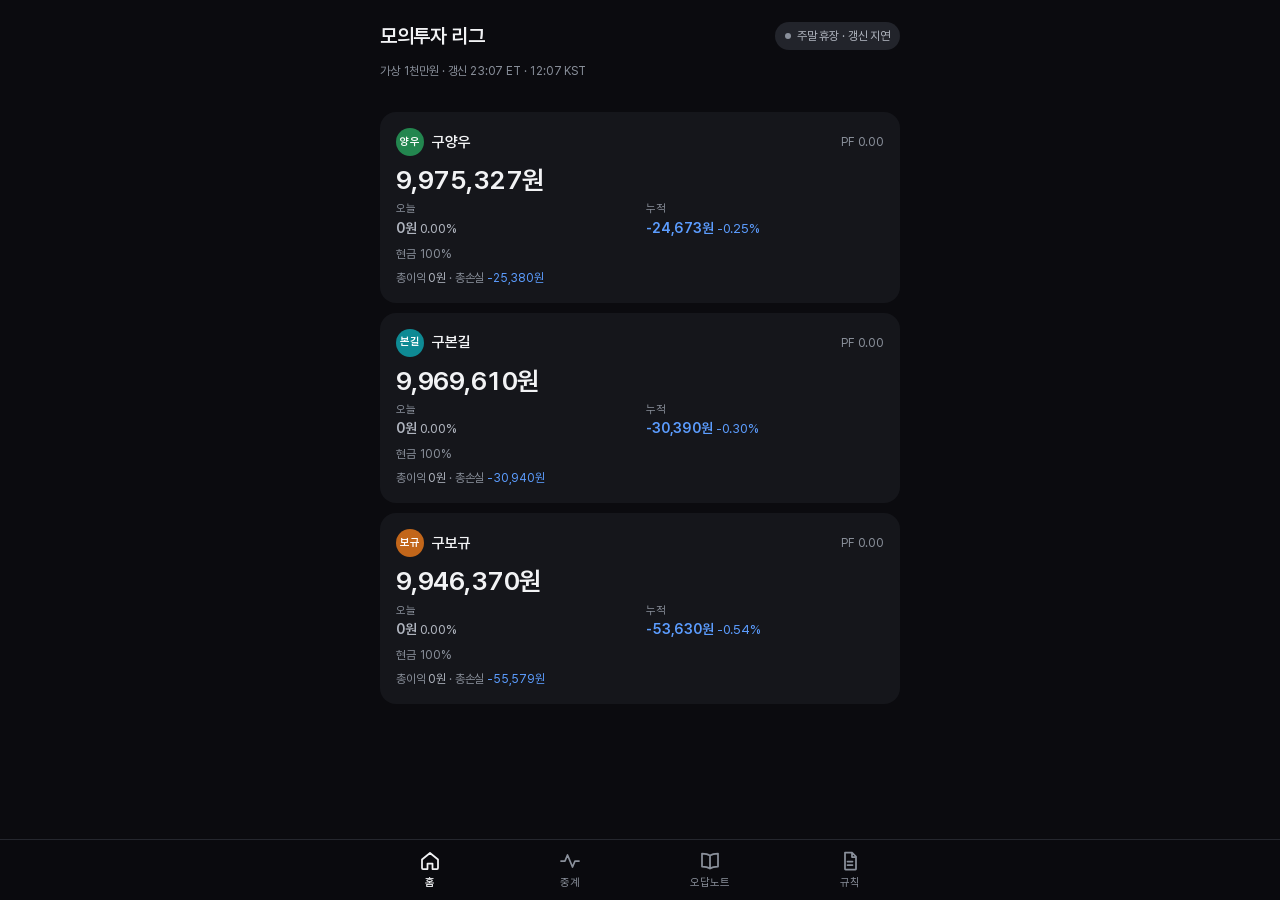
==== league_single.html @ d55572d1 "publish 2026-10-22T03:07Z" ====
<!doctype html>
<html lang="ko">
<head>
<meta charset="utf-8">
<meta name="viewport" content="width=device-width,initial-scale=1,viewport-fit=cover">
<meta name="theme-color" content="#0B0B0F">
<meta name="color-scheme" content="dark">
<meta name="robots" content="noindex">
<link rel="preload" href="fonts/Pretendard-Regular.subset.woff2" as="font" type="font/woff2" crossorigin>
<link rel="preload" href="fonts/Pretendard-SemiBold.subset.woff2" as="font" type="font/woff2" crossorigin>
<meta name="apple-mobile-web-app-capable" content="yes">
<meta name="mobile-web-app-capable" content="yes">
<meta name="apple-mobile-web-app-status-bar-style" content="black-translucent">
<meta name="apple-mobile-web-app-title" content="리그">
<meta name="application-name" content="모의투자 리그">
<title>모의투자 리그</title>
<style>/* 모의투자 리그 — 차분한 숫자 중심 UI. 두께 400/600만 사용 */
@font-face{font-family:"Pretendard";font-weight:400;font-style:normal;font-display:swap;src:url(fonts/Pretendard-Regular.subset.woff2) format("woff2")}
@font-face{font-family:"Pretendard";font-weight:600;font-style:normal;font-display:swap;src:url(fonts/Pretendard-SemiBold.subset.woff2) format("woff2")}
:root{
  --bg:#0B0B0F;--surface:#15161B;--surface2:#1D1F25;--line:#25272E;
  --t1:#F2F3F5;--t2:#B0B5BF;--t3:#8A909B;
  --up:#F45A67;--down:#5C9DFF;--accent:#3182F6;--accent-t:#6BA6FF;
  --warn:#E8A33D;--chip:#22242B;
  --r:16px;--r-s:12px;--pad:20px;
  --ease:cubic-bezier(.2,.7,.2,1);
  color-scheme:dark;
}

*{box-sizing:border-box;-webkit-tap-highlight-color:transparent}
html,body{margin:0;background:var(--bg);color:var(--t1)}
body{font-family:"Pretendard",-apple-system,BlinkMacSystemFont,"Apple SD Gothic Neo","Noto Sans KR","Malgun Gothic",system-ui,sans-serif;
  font-size:15px;line-height:1.5;font-weight:400;letter-spacing:-.01em;-webkit-font-smoothing:antialiased;word-break:keep-all;overflow-wrap:anywhere;
  padding-bottom:calc(64px + env(safe-area-inset-bottom))}
b,strong,h1,h2,h3{font-weight:600}
h1,h2,h3,p{margin:0}
a{color:inherit;text-decoration:none}
button{font:inherit;color:inherit;background:none;border:0;padding:0;cursor:pointer}
.num{font-variant-numeric:tabular-nums;font-feature-settings:"tnum"}
.up{color:var(--up)}.down{color:var(--down)}.flat{color:var(--t2)}
.t2{color:var(--t2)}.t3{color:var(--t3)}
:focus-visible{outline:2px solid var(--accent);outline-offset:2px;border-radius:8px}

#app{max-width:560px;margin:0 auto}
.view{padding:calc(12px + env(safe-area-inset-top)) var(--pad) 32px;animation:in .18s var(--ease)}
@keyframes in{from{opacity:0;transform:translateY(4px)}to{opacity:1;transform:none}}

/* 상단 */
.top{display:flex;align-items:center;justify-content:space-between;min-height:48px;gap:12px}
.top h1{font-size:20px;letter-spacing:-.02em}
.back{display:inline-flex;align-items:center;justify-content:center;width:44px;height:44px;margin-left:-12px;border-radius:12px}
.back svg{width:24px;height:24px;stroke:var(--t1);fill:none;stroke-width:1.75;stroke-linecap:round;stroke-linejoin:round}
.mkt{display:inline-flex;align-items:center;gap:6px;height:28px;padding:0 10px;border-radius:99px;background:var(--chip);font-size:12px;color:var(--t2);white-space:nowrap}
.mkt i{width:6px;height:6px;border-radius:50%;background:var(--t3)}
.mkt.on{color:var(--t1)}.mkt.on i{background:var(--up);animation:pulse 1.6s ease-in-out infinite}
.mkt.stale i{background:var(--warn)}
@keyframes pulse{50%{opacity:.35}}
.meta{font-size:12px;color:var(--t3);margin-top:2px}
.season{display:flex;align-items:center;gap:6px;margin-top:20px;height:36px;padding:0 12px;border-radius:10px;background:var(--surface);font-size:13px;color:var(--t2);width:max-content;max-width:100%}
.season .dot{color:var(--t3)}
.sec-first{margin-top:24px}

/* 규칙 한 줄 */
.rule{margin:20px 0 4px;padding:0 0 20px;border-bottom:1px solid var(--line)}
.rule .lb{font-size:12px;color:var(--t3);margin-bottom:4px}
.rule p{font-size:17px;font-weight:600;line-height:1.45;letter-spacing:-.02em}
.rule .r2{font-size:13px;color:var(--t2);margin-top:6px;font-weight:400}

/* 섹션 */
.sec{margin-top:32px}
.sec-h{display:flex;align-items:baseline;justify-content:space-between;margin-bottom:8px}
.sec-h h2{font-size:17px;letter-spacing:-.02em}
.sec-h .t3{font-size:13px}

/* 리스트 행 */
.row{display:flex;align-items:center;gap:12px;min-height:64px;padding:8px 0;border-radius:12px;transition:background .15s var(--ease)}
a.row:active,button.row:active{background:var(--surface)}
.row .main{flex:1;min-width:0}
.row .nm{font-size:16px;font-weight:600;white-space:nowrap;overflow:hidden;text-overflow:ellipsis}
.row .sub{font-size:13px;color:var(--t3);white-space:nowrap;overflow:hidden;text-overflow:ellipsis}
.row .rt{text-align:right;flex:none}
.row .big{font-size:17px;font-weight:600}
.row .sm{font-size:13px}
.rank{width:20px;flex:none;text-align:center;font-size:15px;font-weight:600;color:var(--t2)}
.mono{flex:none;width:40px;height:40px;border-radius:50%;display:flex;align-items:center;justify-content:center;font-size:14px;font-weight:600;color:#fff;letter-spacing:-.03em}
.mono.s{width:28px;height:28px;font-size:11px;letter-spacing:-.04em}
.mono.l{width:48px;height:48px;font-size:19px}
.tick{flex:none;width:40px;height:40px;border-radius:50%;background:var(--surface2);display:flex;align-items:center;justify-content:center;font-size:11px;font-weight:600;color:var(--t2);letter-spacing:0}
.pfl{font-size:11px;color:var(--t3);margin-right:4px;font-weight:400}

/* 카드 */
.card{background:var(--surface);border-radius:var(--r);padding:16px}
.card+.card{margin-top:8px}
.empty{color:var(--t3);font-size:14px;padding:24px 0;text-align:center}
.note-warn{display:flex;gap:10px;align-items:flex-start;background:var(--surface);border-radius:var(--r-s);padding:12px 14px;font-size:13px;color:var(--t2);margin-top:16px}
.note-warn i{flex:none;width:6px;height:6px;margin-top:7px;border-radius:50%;background:var(--warn)}

/* 칩 */
.chip{display:inline-flex;align-items:center;height:24px;padding:0 8px;border-radius:6px;background:var(--chip);font-size:12px;color:var(--t2);white-space:nowrap}
.chip.ok{background:var(--t1);color:var(--bg);font-weight:600}.chip.no{color:var(--t2);box-shadow:inset 0 0 0 1px var(--line)}.chip.wait{color:var(--t1)}.chip.warn{color:var(--warn)}
.chips{display:flex;gap:6px;flex-wrap:wrap;align-items:center}
.filters{display:flex;gap:4px;overflow-x:auto;margin:8px -4px 8px;padding:0 4px;scrollbar-width:none}
.filters::-webkit-scrollbar{display:none}
.filters a{flex:none;display:inline-flex;align-items:center;gap:6px;min-height:44px;padding:0 4px}
.filters a span{display:inline-flex;align-items:center;gap:6px;height:34px;padding:0 14px;border-radius:99px;background:var(--chip);color:var(--t2);font-size:14px;transition:background .15s,color .15s}
.filters a.on span{background:var(--t1);color:var(--bg);font-weight:600}

/* 플레이어 헤더 */
.ph{margin-top:8px}
.ph .who{display:flex;align-items:center;gap:10px;font-size:15px;color:var(--t2)}
.ph .eq{font-size:32px;font-weight:600;letter-spacing:-.03em;margin-top:12px;line-height:1.2}
.ph .pl{font-size:15px;margin-top:2px}
.ph .vs{font-size:13px;color:var(--t3);margin-top:2px}

/* 차트 */
.chart{position:relative;margin:16px calc(-1 * var(--pad)) 0;touch-action:pan-y;user-select:none;-webkit-user-select:none}
.chart svg{display:block;width:100%;height:200px;overflow:visible}
.chart .tip{position:absolute;top:-4px;transform:translateX(-50%);background:var(--surface2);border-radius:8px;padding:4px 8px;font-size:12px;white-space:nowrap;pointer-events:none;opacity:0;transition:opacity .12s}
.chart.scrub .tip{opacity:1}
.legend{display:flex;gap:16px;font-size:12px;color:var(--t3);margin-top:8px}
.legend i{display:inline-block;width:12px;height:2px;border-radius:2px;vertical-align:middle;margin-right:6px}

/* 지표 그리드 */
.stats{display:grid;grid-template-columns:repeat(3,1fr);row-gap:16px;column-gap:12px;background:var(--surface);border-radius:var(--r);padding:16px;margin-top:24px}
.stats>div{min-width:0}
.stats .lb{font-size:12px;color:var(--t3);white-space:nowrap;overflow:hidden;text-overflow:ellipsis}
.stats .v{font-size:17px;font-weight:600;margin-top:2px;white-space:nowrap}

/* 가설 카드 */
.hyp{background:var(--surface);border-radius:var(--r);padding:16px}
.hyp+.hyp{margin-top:8px}
.hyp .hd{display:flex;justify-content:space-between;align-items:center;gap:8px}
.hyp .sym{font-size:13px;color:var(--t2);font-weight:600}
.hyp h3{font-size:16px;line-height:1.45;margin:8px 0 12px;letter-spacing:-.02em}
.hyp .ln{display:flex;gap:10px;font-size:14px;line-height:1.5;padding:2px 0}
.hyp .ln b{flex:none;width:44px;font-size:13px;color:var(--t3);font-weight:400;padding-top:1px}
.hyp details{margin-top:8px;border-top:1px solid var(--line)}
.hyp summary{list-style:none;display:flex;align-items:center;justify-content:space-between;min-height:44px;font-size:13px;color:var(--t2);cursor:pointer}
.hyp summary::-webkit-details-marker{display:none}
.hyp summary::after{content:"";width:8px;height:8px;border-right:1.5px solid var(--t3);border-bottom:1.5px solid var(--t3);transform:rotate(45deg) translateY(-3px);transition:transform .18s var(--ease)}
.hyp details[open] summary::after{transform:rotate(-135deg) translateY(-2px)}
.hyp details .body{font-size:14px;color:var(--t2);padding-bottom:8px}
.hyp .ft{display:flex;justify-content:space-between;align-items:center;margin-top:12px;font-size:13px;color:var(--t3)}
.hyp .res{margin-top:12px;padding-top:12px;border-top:1px solid var(--line);font-size:14px}
.hyp .res .lb{font-size:12px;color:var(--t3)}
.amend{font-size:13px;color:var(--t2);padding:6px 0;border-top:1px dashed var(--line)}
.amend:first-child{border-top:0}
.amend .old{text-decoration:line-through;color:var(--t3)}

/* 세그먼트 */
.seg{display:flex;background:var(--chip);border-radius:10px;padding:3px;margin:8px 0 12px}
.seg a{flex:1;text-align:center;min-height:38px;display:flex;align-items:center;justify-content:center;border-radius:8px;font-size:14px;color:var(--t2);transition:background .15s,color .15s}
.seg a.on{background:var(--surface2);color:var(--t1);font-weight:600}

/* 타임라인 */
.day{font-size:13px;color:var(--t3);margin:24px 0 4px;font-weight:600}
.day:first-child{margin-top:8px}
.ev{display:flex;gap:12px;padding:12px 0;border-bottom:1px solid var(--line)}
.ev:last-child{border-bottom:0}
.ev .tm{flex:none;width:40px;font-size:13px;color:var(--t3);padding-top:2px}
.ev .bd{flex:1;min-width:0}
.ev .l1{display:flex;align-items:center;gap:8px;font-size:15px}
.ev .l1 .amt{margin-left:auto;font-weight:600;white-space:nowrap}
.ev .l2{font-size:13px;color:var(--t3);margin-top:2px}
.ev .hq{font-size:13px;color:var(--t2);margin-top:4px;overflow:hidden;text-overflow:ellipsis;display:-webkit-box;-webkit-line-clamp:2;-webkit-box-orient:vertical}
.ev.vd .bd{border-left:2px solid var(--line);padding-left:12px}
.ev.vd.ok .bd{border-left-color:var(--t2)}.ev.vd.no .bd{border-left-color:var(--line)}
.ev .lesson{font-size:14px;margin-top:6px}

/* 오답노트 */
.lsn{padding:16px 0;border-bottom:1px solid var(--line)}
.lsn:last-child{border-bottom:0}
.lsn .hd{display:flex;align-items:center;gap:8px;font-size:13px;color:var(--t3)}
.lsn p{font-size:16px;line-height:1.55;margin-top:8px;letter-spacing:-.015em}
.lsn .sc{font-size:13px;color:var(--t3);margin-top:6px}

/* 규칙 화면 */
.rl{font-size:15px;line-height:1.6;color:var(--t2);padding-left:18px;margin:0}
.rl li{margin:6px 0}
.big-rule{font-size:20px;font-weight:600;line-height:1.45;letter-spacing:-.02em}
.erow{display:flex;align-items:center;justify-content:space-between;min-height:52px;border-bottom:1px solid var(--line);font-size:15px}
.erow:last-child{border-bottom:0}
.erow .sub{font-size:12px;color:var(--t3)}
.disc{font-size:12px;color:var(--t3);line-height:1.6;margin-top:32px}

/* 탭바 */
.tabbar{position:fixed;left:0;right:0;bottom:0;z-index:10;display:flex;justify-content:center;background:color-mix(in srgb,var(--bg) 92%,transparent);
  -webkit-backdrop-filter:saturate(180%) blur(16px);backdrop-filter:saturate(180%) blur(16px);border-top:1px solid var(--line);padding-bottom:env(safe-area-inset-bottom)}
.tabbar a{flex:1;max-width:140px;display:flex;flex-direction:column;align-items:center;justify-content:center;gap:2px;height:60px;font-size:11px;color:var(--t3);transition:color .15s}
.tabbar svg{width:24px;height:24px;fill:none;stroke:currentColor;stroke-width:1.75;stroke-linecap:round;stroke-linejoin:round}
.tabbar a.on{color:var(--t1)}
.tabbar a.on span{font-weight:600}

/* 스켈레톤 */
.sk{background:var(--surface);border-radius:10px;margin-bottom:12px;position:relative;overflow:hidden}
.sk::after{content:"";position:absolute;inset:0;background:linear-gradient(90deg,transparent,rgba(255,255,255,.04),transparent);animation:sh 1.2s infinite}
@keyframes sh{from{transform:translateX(-100%)}to{transform:translateX(100%)}}
.sk-t{height:28px;width:45%;margin-top:12px}.sk-s{height:16px;width:70%}.sk-b{height:64px;margin:24px 0}.sk-r{height:56px}

@media (prefers-reduced-motion:reduce){*,*::before,*::after{animation:none!important;transition:none!important}}

.ev .who{color:var(--t2)}
.ev .lesson .lb{font-size:12px;color:var(--t3);margin-right:6px}
.lsn .kvs{margin-top:10px;display:grid;gap:4px}
.lsn .kv{display:grid;grid-template-columns:64px 1fr;gap:8px;font-size:13px}
.lsn .scs{margin-top:10px;display:grid;gap:4px;padding-top:10px;border-top:1px solid var(--line)}
.lsn .scr{display:flex;gap:10px;font-size:13px;align-items:baseline;flex-wrap:wrap}
.lsn .scr>span:first-child{width:44px}
.lsn .note-warn{margin-top:10px}
.lsn.retired p{color:var(--t3);text-decoration:line-through;text-decoration-color:var(--t3)}
.chip.cause-luck{color:var(--t3);box-shadow:inset 0 0 0 1px var(--line);background:transparent}
.lsn .hd>span{white-space:nowrap}
.lsn .tags{margin-top:8px}
.meta.sub{margin-top:10px;font-size:12px;color:var(--t3);line-height:1.6}
.conc .kv2{display:grid;grid-template-columns:92px 1fr;gap:8px;font-size:13px;padding:6px 0;align-items:baseline}
.conc .cvs{display:flex;flex-wrap:wrap;gap:6px}
.conc .cv{display:inline-flex;height:24px;align-items:center;padding:0 8px;border-radius:6px;background:var(--chip);color:var(--t2);font-variant-numeric:tabular-nums}
.conc .cv.hi{color:var(--warn);box-shadow:inset 0 0 0 1px var(--warn);background:transparent;font-weight:600}
.conc .sm{font-size:12px;line-height:1.6}

.appnew{display:block;margin:12px 0 4px;padding:12px 14px;border-radius:14px;background:#1f2a44;color:#fff;text-decoration:none}
.appnew b{display:block;font-size:15px}
.appnew span{display:block;font-size:12.5px;color:#b9c3d6;margin-top:2px}

details.ro{margin-top:14px}
details.ro>summary{cursor:pointer;padding:12px 0;font-weight:600;list-style:none}
details.ro>summary .t3{font-weight:400;font-size:12px;margin-left:6px}

/* 홈 선수 카드 (자산 변동) */
.pc{display:block;padding:16px;margin-top:10px;border-radius:16px;background:var(--surface);font-variant-numeric:tabular-nums}
.pc:active{background:var(--surface2)}
.pc-h{display:flex;align-items:center;gap:8px}
.pc-n{font-size:15px;font-weight:600;white-space:nowrap}
.pc-pf{margin-left:auto;font-size:12px;color:var(--t3);white-space:nowrap}
.pc-eq{font-size:26px;font-weight:700;letter-spacing:-.02em;margin-top:8px;line-height:1.2;white-space:nowrap}
.pc-eq.sm{font-size:22px}
.pc-cs{display:grid;grid-template-columns:1fr 1fr;gap:4px 12px;margin-top:6px}
.pc-c{display:flex;flex-direction:column;min-width:0}
.pc-l{font-size:11px;color:var(--t3)}
.pc-c .num{font-size:14px;font-weight:600;white-space:normal;word-break:keep-all}
.pc-p{font-weight:500;font-size:13px}
.pc-f{font-size:12px;color:var(--t3);margin-top:6px;white-space:normal;word-break:keep-all}

/* 홈 오늘의 거래 (거래내역 형식) */
.tx{display:flex;align-items:center;gap:12px;padding:12px 0;border-bottom:1px solid var(--line)}
.tx:last-child{border-bottom:0}
.tx .mono{flex:none}
.tx-b{flex:1 1 auto;min-width:0}
.tx-t{font-size:15px;font-weight:600;white-space:normal;word-break:keep-all;line-height:1.35}
.tx-s{font-size:12px;color:var(--t3);margin-top:2px;white-space:normal;line-height:1.35}
.tx-r{flex:none;text-align:right}
.tx-v{font-size:15px;font-weight:600;white-space:nowrap}
.tx .num,.tx-v{font-variant-numeric:tabular-nums}
</style>
</head>
<body>
<main id="app" aria-live="polite">
  <div class="view skel" aria-hidden="true">
    <div class="sk sk-t"></div><div class="sk sk-s"></div>
    <div class="sk sk-b"></div>
    <div class="sk sk-r"></div><div class="sk sk-r"></div><div class="sk sk-r"></div>
  </div>
</main>
<nav class="tabbar" aria-label="주요 메뉴">
  <a href="#/" data-tab="home"><svg viewBox="0 0 24 24" aria-hidden="true"><path d="M4 10.5 12 4l8 6.5V19a1 1 0 0 1-1 1h-4.5v-5.5h-5V20H5a1 1 0 0 1-1-1z"/></svg><span>홈</span></a>
  <a href="#/feed" data-tab="feed"><svg viewBox="0 0 24 24" aria-hidden="true"><path d="M3 12h4l2.5-6 5 12L17 12h4"/></svg><span>중계</span></a>
  <a href="#/notes/all" data-tab="notes"><svg viewBox="0 0 24 24" aria-hidden="true"><path d="M12 6.5C10.3 5.2 7.8 4.5 4 4.5v13c3.8 0 6.3.7 8 2 1.7-1.3 4.2-2 8-2v-13c-3.8 0-6.3.7-8 2zM12 6.5v13"/></svg><span>오답노트</span></a>
  <a href="#/rules" data-tab="rules"><svg viewBox="0 0 24 24" aria-hidden="true"><path d="M7 3.5h7l4 4V20a.5.5 0 0 1-.5.5h-10A.5.5 0 0 1 7 20zM14 3.5V8h4M9.5 12.5h5M9.5 16h5"/></svg><span>규칙</span></a>
</nav>
<script>window.__LEAGUE_DATA__={
 "generated_at": "2026-10-22T03:07:28+00:00",
 "league": {
  "start_date": "2026-10-19",
  "days_elapsed": 2,
  "evaluation_days": 90,
  "start_krw": 10000000,
  "fx": 1322.98,
  "bench_return_pct": {
   "QQQ": 2.1696287234305167,
   "SPY": 1.28922723294711
  }
 },
 "rules": [
  "1. 가설 검증을 하면서 수익금이 손실보다 크게 하려고 최대한 노력한다",
  "2. 1번 규칙을 까먹지 않는다.",
  "3. 시장이 이미 생각하는 것은 사지 않는다. 시장의 생각과 내가 깊게 공부한 판단 사이에 괴리가 있고 손익비가 나오는 자리일 때만 매수하며, 그 괴리를 가설로 검증한다."
 ],
 "engine_conditions": [
  "미국 상장 주식·ETF 매수(롱)만 가능",
  "레버리지·인버스 ETF, 공매도, 옵션, 신용(마진) 불가",
  "미국 프리장·정규장·애프터장(04:00~20:00 ET, 주말·휴장일 제외)에 처리하면 그 즉시 Yahoo 최신 체결가(프리/애프터는 includePrePost 가격, 최대 약 15분 지연 가능)에 비용을 더해 체결하고, 그 밖의 시간(20:00~04:00 ET)에는 다음 프리장에 체결 (체결마다 출처 '프리장/정규장/애프터장 최신가'와 시각 기록)",
  "실제 비용 반영(실제 증권 계좌 기준): 수수료 0.25% + 환전 스프레드 0.05%(환율 95% 우대) 각 편도, 매도 시 SEC 수수료 0.00206% 추가, 슬리피지 추정치 0.10%(프리/애프터장 체결 또는 전일 대비 ±7% 이상이면 0.30%) 각 편도",
  "매수 주문은 가설(시나리오·근거·확인 시점·맞으면·틀리면)이 반드시 있어야 함",
  "새 매수 가설에는 market_view·my_edge·if_right·edge_test(시장 예상과 내 판단의 괴리, 맞을 때의 계획, 괴리 검증법)가 필수이고 비거나 'n/a' 류면 반려 — 규칙 3을 집행하는 장치(반칙 아님)"
 ],
 "players": [
  {
   "edge_hit_rate_pct": 0.0,
   "n_edge_judged": 1,
   "n_edge_hit": 0,
   "n_consensus_hit": 0,
   "id": "turtle",
   "name": "구양우",
   "color": "#23864F",
   "equity_krw": 9975327,
   "pl_krw": -24673,
   "return_krw_pct": -0.246729999999995,
   "return_usd_pct": 0.28931803599998585,
   "vs_qqq_pct": -1.8803106874305309,
   "vs_spy_pct": -0.9999091969471241,
   "profit_factor": 0.0,
   "payoff_ratio": null,
   "biggest_win_krw": 0,
   "biggest_loss_krw": -16956.68294793386,
   "gross_gain_krw": 0,
   "gross_loss_krw": -25380.447241387323,
   "avg_win_krw": null,
   "avg_loss_krw": -8460.14908046244,
   "hit_rate_pct": 0.0,
   "n_hyp": 3,
   "n_open": 0,
   "n_record_only": 2,
   "n_confirmed": 0,
   "n_refuted": 1,
   "n_expired": 0,
   "pl_confirmed_krw": 0,
   "pl_refuted_krw": -3855,
   "needs_review": [],
   "max_drawdown_pct": 0.0,
   "cash_krw": 9975327.436233262,
   "rejected": 0,
   "returned": 2,
   "orders": 6,
   "holdings": [],
   "pending": [],
   "equity_hist": [
    {
     "date": "2026-10-19",
     "usd": 7484.32,
     "krw": 9975327,
     "pf": 0.0,
     "hit": 0.0
    },
    {
     "date": "2026-10-20",
     "usd": 7514.31,
     "krw": 9975327,
     "pf": 0.0,
     "hit": 0.0
    },
    {
     "date": "2026-10-21",
     "usd": 7540.04,
     "krw": 9975327,
     "pf": 0.0,
     "hit": 0.0
    }
   ],
   "rank": 1,
   "concentration": {
    "exposure_krw": 0,
    "equity_krw": 9975327,
    "by_symbol": [],
    "top_symbol": null,
    "by_check_date": [],
    "top_check_date": null,
    "overlap": [],
    "overlap_pct_of_exposure": null,
    "overlap_pct_of_equity": 0.0
   }
  },
  {
   "edge_hit_rate_pct": null,
   "n_edge_judged": 0,
   "n_edge_hit": 0,
   "n_consensus_hit": 0,
   "id": "balance",
   "name": "구본길",
   "color": "#0E8A94",
   "equity_krw": 9969610,
   "pl_krw": -30390,
   "return_krw_pct": -0.3039000000000014,
   "return_usd_pct": 0.23185814799999704,
   "vs_qqq_pct": -1.9377705754305197,
   "vs_spy_pct": -1.057369084947113,
   "profit_factor": 0.0,
   "payoff_ratio": null,
   "biggest_win_krw": 0,
   "biggest_loss_krw": -16956.68294793386,
   "gross_gain_krw": 0,
   "gross_loss_krw": -30939.951039855237,
   "avg_win_krw": null,
   "avg_loss_krw": -15469.975519927619,
   "hit_rate_pct": null,
   "n_hyp": 3,
   "n_open": 0,
   "n_record_only": 3,
   "n_confirmed": 0,
   "n_refuted": 0,
   "n_expired": 0,
   "pl_confirmed_krw": 0,
   "pl_refuted_krw": 0,
   "needs_review": [],
   "max_drawdown_pct": 0.0,
   "cash_krw": 9969609.789805043,
   "rejected": 0,
   "returned": 1,
   "orders": 5,
   "holdings": [],
   "pending": [],
   "equity_hist": [
    {
     "date": "2026-10-19",
     "usd": 7480.03,
     "krw": 9969610,
     "pf": 0.0,
     "hit": null
    },
    {
     "date": "2026-10-20",
     "usd": 7510.01,
     "krw": 9969610,
     "pf": 0.0,
     "hit": null
    },
    {
     "date": "2026-10-21",
     "usd": 7535.72,
     "krw": 9969610,
     "pf": 0.0,
     "hit": null
    }
   ],
   "rank": 2,
   "concentration": {
    "exposure_krw": 0,
    "equity_krw": 9969610,
    "by_symbol": [],
    "top_symbol": null,
    "by_check_date": [],
    "top_check_date": null,
    "overlap": [],
    "overlap_pct_of_exposure": null,
    "overlap_pct_of_equity": 0.0
   }
  },
  {
   "edge_hit_rate_pct": 0.0,
   "n_edge_judged": 1,
   "n_edge_hit": 0,
   "n_consensus_hit": 0,
   "id": "falcon",
   "name": "구보규",
   "color": "#C2661A",
   "equity_krw": 9946370,
   "pl_krw": -53630,
   "return_krw_pct": -0.5363000000000007,
   "return_usd_pct": -0.0017056560000061616,
   "vs_qqq_pct": -2.171334379430523,
   "vs_spy_pct": -1.290932888947116,
   "profit_factor": 0.0,
   "payoff_ratio": null,
   "biggest_win_krw": 0,
   "biggest_loss_krw": -23981.028344420338,
   "gross_gain_krw": 0,
   "gross_loss_krw": -55579.19595256283,
   "avg_win_krw": null,
   "avg_loss_krw": -18526.398650854277,
   "hit_rate_pct": 0.0,
   "n_hyp": 3,
   "n_open": 0,
   "n_record_only": 2,
   "n_confirmed": 0,
   "n_refuted": 1,
   "n_expired": 0,
   "pl_confirmed_krw": 0,
   "pl_refuted_krw": -23981,
   "needs_review": [],
   "max_drawdown_pct": 0.0,
   "cash_krw": 9946369.944099126,
   "rejected": 0,
   "returned": 1,
   "orders": 6,
   "holdings": [],
   "pending": [],
   "equity_hist": [
    {
     "date": "2026-10-19",
     "usd": 7462.59,
     "krw": 9946370,
     "pf": 0.0,
     "hit": 0.0
    },
    {
     "date": "2026-10-20",
     "usd": 7492.5,
     "krw": 9946370,
     "pf": 0.0,
     "hit": 0.0
    },
    {
     "date": "2026-10-21",
     "usd": 7518.16,
     "krw": 9946370,
     "pf": 0.0,
     "hit": 0.0
    }
   ],
   "rank": 3,
   "concentration": {
    "exposure_krw": 0,
    "equity_krw": 9946370,
    "by_symbol": [],
    "top_symbol": null,
    "by_check_date": [],
    "top_check_date": null,
    "overlap": [],
    "overlap_pct_of_exposure": null,
    "overlap_pct_of_equity": 0.0
   }
  }
 ],
 "hypotheses": [
  {
   "id": "H0001",
   "player": "balance",
   "symbol": "NBIS",
   "open_date": "2026-10-19",
   "status": "open",
   "scenario": "NBIS가 Q3 실적에서 2026 연간 가이던스를 유지 또는 상향하고 신규 대형 계약/선수금을 발표",
   "why": "확정계약 400억달러+(MSFT·META), 2026 선수금 90억달러+ 예상, 전환사채 만기 2029년 이후, 하락 원인은 업종 자금조달 불안이지 회사 실적 악화가 아님",
   "check_by": "2026-11-20 NBIS 3분기 실적 발표 다음 거래일에 판정 (발표일 미확정, 심판 추정 11/10~11/12, 발표가 늦으면 다음 거래일로 재수정)",
   "confirm_if": "3분기 매출 8.5억달러 이상(선형 추세 7.65억달러보다 11% 이상 높음)이고 2026 매출 가이던스 하단 30억달러 유지 또는 상향",
   "refute_if": "2026 매출 가이던스 하단 하향, 또는 분기 중 신주 발행이 기존 주식 수의 5% 이상, 또는 표면금리 8% 이상이거나 총 20억달러 이상의 신규 부채 조달",
   "verdict_date": "",
   "evidence": "",
   "lesson": "",
   "lesson_id": "",
   "learned_from": [],
   "linked_pl_krw": -13983,
   "exited_on_refute": "",
   "remaining_shares": 0,
   "original": {
    "check_by": "2026-11-20 Q3 실적(날짜 미확정, ORTEX 11/12 추정)",
    "confirm_if": "실적 자료에 2026 가이던스 유지/상향 명시, 또는 2027 매출 가이던스 120억달러 이상",
    "refute_if": "가이던스 하향, 데이터센터 가동 지연 공시, MSFT/META 계약 변경, 고금리 대규모 조달 또는 시장가 증자 가속",
    "market_view": "",
    "my_edge": "",
    "if_right": "",
    "edge_test": ""
   },
   "amendments": [
    {
     "time": "2026-10-19T07:04:53+00:00",
     "changes": {
      "check_by": {
       "from": "2026-11-20 Q3 실적(날짜 미확정, ORTEX 11/12 추정)",
       "to": "2026-11-20 NBIS 3분기 실적 발표 다음 거래일에 판정 (발표일 미확정, 심판 추정 11/10~11/12, 발표가 늦으면 다음 거래일로 재수정)"
      },
      "confirm_if": {
       "from": "실적 자료에 2026 가이던스 유지/상향 명시, 또는 2027 매출 가이던스 120억달러 이상",
       "to": "2026 매출 가이던스 하단을 유지하거나 상향하고, ARR 가이던스 범위를 유지·상향하거나 10억달러 이상의 신규 계약을 공시"
      },
      "refute_if": {
       "from": "가이던스 하향, 데이터센터 가동 지연 공시, MSFT/META 계약 변경, 고금리 대규모 조달 또는 시장가 증자 가속",
       "to": "2026 매출 가이던스 하단 하향, 또는 분기 중 신주 발행이 기존 주식 수의 5% 이상, 또는 표면금리 8% 이상이거나 총 20억달러 이상의 신규 부채 조달"
      }
     },
     "reason": "레드팀 지적 반영: 반증 조건 수치화. 엔진이 날짜 형식을 요구해 상한일 11/20을 두고, 실제 판정은 발표 다음 거래일. 근거의 확정계약 400억달러+는 공시 재확인 전까지 미확인"
    },
    {
     "time": "2026-10-19T08:43:46+00:00",
     "changes": {
      "confirm_if": {
       "from": "2026 매출 가이던스 하단을 유지하거나 상향하고, ARR 가이던스 범위를 유지·상향하거나 10억달러 이상의 신규 계약을 공시",
       "to": "2026 매출 가이던스 하단을 유지하거나 상향하고, ARR이 2분기 30억달러 대비 증가하며, 고객 약정이 2분기 400억달러(6/30 기준) 대비 증가"
      }
     },
     "reason": "why 정정(why 필드는 수정 불가라 여기 기록): '확정계약 400억달러+'는 2분기 주주서한의 '고객 약정 400억달러(6/30 기준)'이고, 여기에는 Meta의 최대 150억달러 선택적 구매분이 포함돼 확정분만은 아님. MSFT 174억달러, Meta 120억+30억달러, 1억달러 이상 중기계약 4건(nbistracker 집계 개별 공시 364억달러). 맞았을 때: 다음 분기 실적까지 보유하고, 추가 매수는 확인 판정과 2027 가이던스 공개가 모두 나온 경우에만. 출처 https://assets.nebius.com/assets/a6ecfd85-a6cb-4967-8ef7-9a25bd261f9c/SHLQ226.pdf"
    },
    {
     "time": "2026-10-19T10:01:15+00:00",
     "changes": {
      "confirm_if": {
       "from": "2026 매출 가이던스 하단을 유지하거나 상향하고, ARR이 2분기 30억달러 대비 증가하며, 고객 약정이 2분기 400억달러(6/30 기준) 대비 증가",
       "to": "3분기 매출 8.5억달러 이상(선형 추세 7.65억달러보다 11% 이상 높음)이고 2026 매출 가이던스 하단 30억달러 유지 또는 상향"
      },
      "market_view": {
       "from": "",
       "to": "주가가 고점 대비 약 40% 빠져 시장은 하반기 매출 급증(상반기 9.81억달러 대비 하반기 약 20억달러 필요)을 의심. 2분기 증가 속도(분기 +1.83억달러)가 이어지면 3분기 약 7.65억달러, 연간 약 27억달러로 가이던스 하단 30억달러에 못 미친다는 시각 (Motley Fool 10/19)"
      },
      "my_edge": {
       "from": "",
       "to": "2분기 말에 깔린 용량이 3분기부터 매출에 잡히고(CFO 8월 발언) MSFT 용량 트랜치는 전부 인도 완료라, 3분기 매출은 선형 추세가 아니라 계단식으로 뛴다. 주가는 업종 자금조달 공포로 빠진 것이지 회사 실적 전망이 바뀐 게 아니므로, 계단식 증가가 확인되면 할인이 풀린다"
      },
      "if_right": {
       "from": "",
       "to": "4분기 실적(2027년 2월 예상)까지 보유. 추가 매수는 확인 판정과 함께 연말 ARR 가이던스 70억달러 이상 유지가 확인될 때만, 최대 200만원. 반증 조건 중 하나라도 나오면 판정일 전이라도 전량 매도"
      },
      "edge_test": {
       "from": "",
       "to": "3분기 매출이 8.5억달러 이상이면, 시장이 가정한 선형 성장이 틀렸고 용량 투입에 따른 계단식 증가가 맞았다는 뜻"
      }
     },
     "reason": "회장 지시로 괴리 필드 추가, confirm_if를 컨센서스(가이던스 유지)가 아니라 선형 추세 대비 계단식 증가를 검증하게 강화. 반증 조건과 판정일은 그대로. 3분기 컨센서스 매출은 미확인이라 선형 추세를 기준선으로 씀"
    }
   ],
   "market_view": "주가가 고점 대비 약 40% 빠져 시장은 하반기 매출 급증(상반기 9.81억달러 대비 하반기 약 20억달러 필요)을 의심. 2분기 증가 속도(분기 +1.83억달러)가 이어지면 3분기 약 7.65억달러, 연간 약 27억달러로 가이던스 하단 30억달러에 못 미친다는 시각 (Motley Fool 10/19)",
   "my_edge": "2분기 말에 깔린 용량이 3분기부터 매출에 잡히고(CFO 8월 발언) MSFT 용량 트랜치는 전부 인도 완료라, 3분기 매출은 선형 추세가 아니라 계단식으로 뛴다. 주가는 업종 자금조달 공포로 빠진 것이지 회사 실적 전망이 바뀐 게 아니므로, 계단식 증가가 확인되면 할인이 풀린다",
   "if_right": "4분기 실적(2027년 2월 예상)까지 보유. 추가 매수는 확인 판정과 함께 연말 ARR 가이던스 70억달러 이상 유지가 확인될 때만, 최대 200만원. 반증 조건 중 하나라도 나오면 판정일 전이라도 전량 매도",
   "edge_test": "3분기 매출이 8.5억달러 이상이면, 시장이 가정한 선형 성장이 틀렸고 용량 투입에 따른 계단식 증가가 맞았다는 뜻",
   "record_only": true
  },
  {
   "id": "H0002",
   "player": "balance",
   "symbol": "MSFT",
   "open_date": "2026-10-19",
   "status": "open",
   "scenario": "MSFT가 이번 분기 실적에서 Azure 성장 유지와 AI 용량 공급 부족을 언급하고 설비투자 계획을 유지 또는 상향",
   "why": "MSFT 4월 분기 토큰 100조+(전년 대비 5배), 1st-party 에이전트 사용 증가, NBIS·IREN의 핵심 고객이라 업종 수요의 원천 확인 가능",
   "check_by": "2026-10-29 MSFT FY27 1분기 실적(10/28 장후 확정)",
   "confirm_if": "Azure 성장률이 회사가 직전 실적에서 제시한 이번 분기 Azure 가이던스 상단 이상이고 직전 분기 이상이며, 다음 분기 Azure 가이던스가 이번 분기 성장률보다 2%p 넘게 낮지 않음",
   "refute_if": "Azure 성장률이 직전 분기보다 2%p 이상 둔화, 또는 FY27 설비투자 가이던스 하향. 둔화 0~2%p는 보류 후 다음 분기에 재판정",
   "verdict_date": "",
   "evidence": "",
   "lesson": "",
   "lesson_id": "",
   "learned_from": [],
   "linked_pl_krw": -16957,
   "exited_on_refute": "",
   "remaining_shares": 0,
   "original": {
    "check_by": "2026-11-02 MSFT 분기 실적(10월 말 예정, 날짜 미확인)",
    "confirm_if": "실적 발표에서 Azure 성장률 유지 또는 가속, 용량 제약 언급, 설비투자 가이던스 유지/상향",
    "refute_if": "Azure 성장 둔화 명시, 설비투자 축소 또는 AI 용량 과잉 언급"
   },
   "amendments": [
    {
     "time": "2026-10-19T07:04:43+00:00",
     "changes": {
      "check_by": {
       "from": "2026-11-02 MSFT 분기 실적(10월 말 예정, 날짜 미확인)",
       "to": "2026-10-29 MSFT FY27 1분기 실적(10/28 장후 확정)"
      },
      "confirm_if": {
       "from": "실적 발표에서 Azure 성장률 유지 또는 가속, 용량 제약 언급, 설비투자 가이던스 유지/상향",
       "to": "Azure 성장률이 직전 분기 이상이고, 다음 분기 Azure 가이던스가 이번 분기 성장률보다 2%p 넘게 낮지 않음"
      },
      "refute_if": {
       "from": "Azure 성장 둔화 명시, 설비투자 축소 또는 AI 용량 과잉 언급",
       "to": "Azure 성장률이 직전 분기보다 2%p 이상 둔화, 또는 FY27 설비투자 가이던스 하향. 둔화 0~2%p는 보류 후 다음 분기에 재판정"
      }
     },
     "reason": "심판 확정일 반영, 판정 불가능한 정성 문구(AI 용량 과잉 언급) 삭제, 둔화 폭 수치화"
    },
    {
     "time": "2026-10-19T08:43:46+00:00",
     "changes": {
      "confirm_if": {
       "from": "Azure 성장률이 직전 분기 이상이고, 다음 분기 Azure 가이던스가 이번 분기 성장률보다 2%p 넘게 낮지 않음",
       "to": "Azure 성장률이 회사가 직전 실적에서 제시한 이번 분기 Azure 가이던스 상단 이상이고 직전 분기 이상이며, 다음 분기 Azure 가이던스가 이번 분기 성장률보다 2%p 넘게 낮지 않음"
      }
     },
     "reason": "'유지'는 컨센서스라 이익이 되지 않음. 회사 자체 가이던스 상회로 확인 조건을 올림. 맞았을 때: 다음 분기 실적까지 보유하고, 추가 매수는 FY27 설비투자 상향까지 확인된 경우에만. 반증 조건은 그대로"
    }
   ],
   "record_only": true
  },
  {
   "id": "H0003",
   "player": "balance",
   "symbol": "GOOGL",
   "open_date": "2026-10-19",
   "status": "open",
   "scenario": "Alphabet이 이번 분기 실적에서 토큰 처리량 증가와 클라우드 성장, 2026 설비투자 유지 또는 상향을 발표",
   "why": "Google 월 3.2경 토큰(5월, 전년 대비 7배), OpenRouter에서 Google 7일 +30%, 빅테크 2026 설비투자 6~7천억달러",
   "check_by": "2026-10-29 Alphabet 3분기 실적(10/28 장후 확정)",
   "confirm_if": "Google Cloud 매출 성장률이 직전 분기 이상이고, 2026 설비투자 가이던스를 유지하거나 상향",
   "refute_if": "Google Cloud 매출 성장률이 직전 분기보다 3%p 이상 둔화, 또는 2026 설비투자 가이던스 하향",
   "verdict_date": "",
   "evidence": "",
   "lesson": "",
   "lesson_id": "",
   "learned_from": [],
   "linked_pl_krw": 0,
   "exited_on_refute": "",
   "remaining_shares": 0,
   "original": {
    "check_by": "2026-11-02 Alphabet 분기 실적(10월 말 예정, 날짜 미확인)",
    "confirm_if": "실적에서 토큰 처리량 증가 수치 공개 또는 클라우드 성장 가속, 설비투자 유지/상향",
    "refute_if": "클라우드 성장 둔화, 설비투자 하향, AI 수요 정상화 언급"
   },
   "amendments": [
    {
     "time": "2026-10-19T07:04:43+00:00",
     "changes": {
      "check_by": {
       "from": "2026-11-02 Alphabet 분기 실적(10월 말 예정, 날짜 미확인)",
       "to": "2026-10-29 Alphabet 3분기 실적(10/28 장후 확정)"
      },
      "confirm_if": {
       "from": "실적에서 토큰 처리량 증가 수치 공개 또는 클라우드 성장 가속, 설비투자 유지/상향",
       "to": "Google Cloud 매출 성장률이 직전 분기 이상이고, 2026 설비투자 가이던스를 유지하거나 상향"
      },
      "refute_if": {
       "from": "클라우드 성장 둔화, 설비투자 하향, AI 수요 정상화 언급",
       "to": "Google Cloud 매출 성장률이 직전 분기보다 3%p 이상 둔화, 또는 2026 설비투자 가이던스 하향"
      }
     },
     "reason": "심판 확정일 반영, 공개되지 않을 수 있는 토큰 조건과 정성 문구 삭제, 둔화 폭 수치화"
    }
   ],
   "order_changes": [
    {
     "time": "2026-10-19T08:51:01+00:00",
     "action": "cancel",
     "order_id": "",
     "side": "BUY",
     "reason": "확인 조건(Cloud 성장 유지, capex 유지)이 시장 예상과 같아 맞아도 이익 우위가 없음. 주가 주요인은 검색 광고와 반독점 구제조치인데 가설에 없음. MSFT와 같은 10/28 실적에 걸려 분산 효과도 없음. 가설은 포지션 없이 열어 두고 판정만 기록"
    }
   ],
   "no_position": true,
   "record_only": true
  },
  {
   "id": "H0004",
   "player": "falcon",
   "symbol": "NBIS",
   "open_date": "2026-10-19",
   "status": "refuted",
   "scenario": "Nebius가 Q3 실적에서 연간 가이던스(매출 30~34억달러, 연말 ARR 70~90억달러)를 유지 또는 상향하고 대형 계약 납품 지연 공시가 없다",
   "why": "2분기 가이던스 유지, MSFT 약 174억달러·Meta 계약 백로그, 7월 자산담보 대출로 조달 경로 확인; 최근 하락은 조달·희석 공포가 주원인",
   "check_by": "2026-11-13 NBIS 3분기 실적 발표 다음 거래일(실적일 미확정, 외부 추정 11/10~11/12; 회사 공지 나오면 그 다음 거래일로 재수정)",
   "confirm_if": "3분기 말 고객 선수금(계약부채·이연수익 등 고객 선지급 잔액)이 2분기 말보다 증가 AND 3분기 시작~실적 발표일 사이 표면금리 8% 이상 신규 부채 없음 AND 같은 기간 발행주식수 증가 3% 미만 AND 2026 연간 매출 가이던스 하단 30억달러 이상 유지",
   "refute_if": "다음 중 하나라도 해당: (1) 3분기 말 고객 선수금(계약부채·이연수익 등 고객 선지급 잔액)이 2분기 말과 같거나 감소 (2) 3분기 시작~실적 발표일 사이 표면금리 8% 이상 신규 부채 발행 (3) 같은 기간 발행주식수 3% 이상 증가(신규 증자·ATM·워런트 행사 합산) (4) 2026 연간 매출 가이던스 하단 30억달러 미만으로 하향. 기존 조건 유지: (5) 3분기 매출 9.05억달러 미만 (6) 연말 ARR 가이던스 하단 70억달러 미만 (7) 같은 기간 신규 부채·전환사채 합계 30억달러 이상 (8) MSFT/Meta 계약 납품 지연·해지 공시",
   "verdict_date": "2026-10-19",
   "evidence": "Nebius 6-K(2026-08-24, SEC 0001104659-26-100347) 및 회사 보도자료: 3분기 중 0.50% 2030년 만기 34.5억달러 + 4.50% 2034년 만기 23억달러, 합계 57.5억달러 전환사채 발행(반증 (7) 신규 부채·전환사채 30억달러 이상 충족). 같은 날 2029·2031년 만기 전환사채 8억달러를 Class A 약 1,580만 주로 교환, 6/30 발행주식 약 2.72억주 대비 약 +5.8%(내 계산, 반증 (3) 3% 이상 충족)",
   "lesson": "가설을 쓰기 전에 판정 기간(3분기 시작~)에 이미 나온 공시를 먼저 확인해야 한다. 이미 충족된 반증 조건을 쓴 채 매수한 것은 판단 과정의 오류다. 제3자가 전해 준 '전환사채 57.5억달러 [미확인]'을 원문으로 확인하지 않고 넘긴 것이 원인이다.",
   "lesson_id": "L-falcon-1",
   "learned_from": [],
   "linked_pl_krw": -23981,
   "exited_on_refute": "yes",
   "remaining_shares": 0,
   "original": {
    "check_by": "2026-11-13 Nebius Q3 실적(일자 미확정, 외부 캘린더 10/22 또는 11/10)",
    "confirm_if": "실적 자료에 가이던스 유지/상향 명시, 납품 지연·계약 해지 언급 없음",
    "refute_if": "매출 또는 ARR 가이던스 하향, MSFT/Meta 납품 지연·해지 공시, 또는 실적 전후 시장가 이하 대규모 주식 증자 공시",
    "market_view": "",
    "my_edge": "",
    "if_right": "",
    "edge_test": ""
   },
   "amendments": [
    {
     "time": "2026-10-19T07:05:04+00:00",
     "changes": {
      "check_by": {
       "from": "2026-11-13 Nebius Q3 실적(일자 미확정, 외부 캘린더 10/22 또는 11/10)",
       "to": "2026-11-13 NBIS 3분기 실적 발표 다음 거래일(실적일 미확정, 외부 추정 11/10~11/12; 회사 공지 나오면 그 다음 거래일로 재수정)"
      },
      "confirm_if": {
       "from": "실적 자료에 가이던스 유지/상향 명시, 납품 지연·계약 해지 언급 없음",
       "to": "3분기 매출 9.05억달러 이상 AND 2026 연간 매출 가이던스 하단 30억달러 이상 유지 AND 연말 ARR 가이던스 하단 70억달러 이상 유지"
      },
      "refute_if": {
       "from": "매출 또는 ARR 가이던스 하향, MSFT/Meta 납품 지연·해지 공시, 또는 실적 전후 시장가 이하 대규모 주식 증자 공시",
       "to": "위 셋 중 하나라도 미달, 또는 3분기 시작~실적 발표일 사이 발행주식수 3% 이상 증가(신규 증자·ATM 합산), 또는 같은 기간 신규 부채·전환사채 합계 30억달러 이상 또는 표면금리 8% 이상, 또는 MSFT/Meta 계약 납품 지연·해지 공시"
      }
     },
     "reason": "레드팀 지적 반영: 판정일을 실적 발표 다음 거래일 기준으로, '유지 또는 상향'을 컨센서스·가이던스 하단 수치로, 희석 반증을 증자·부채·금리 수치로 확대"
    },
    {
     "time": "2026-10-19T10:01:02+00:00",
     "changes": {
      "confirm_if": {
       "from": "3분기 매출 9.05억달러 이상 AND 2026 연간 매출 가이던스 하단 30억달러 이상 유지 AND 연말 ARR 가이던스 하단 70억달러 이상 유지",
       "to": "3분기 매출 9.22억달러(컨센서스 상단) 초과 AND 2026 연간 매출 가이던스 하단 30억달러 이상 유지 AND 3분기 시작~실적 발표일 사이 발행주식수 증가 3% 미만"
      },
      "market_view": {
       "from": "",
       "to": "시장은 CoreWeave 부채 우려를 Nebius에도 그대로 적용해 '하반기 매출 급증 실패 + 대규모 희석 조달'을 가격에 반영 중(10월 약 -30%, 2분기 증가 속도면 연매출 약 27억달러라는 반론). 3분기 매출 컨센서스 약 9.05~9.22억달러"
      },
      "my_edge": {
       "from": "",
       "to": "MSFT·Meta 용량이 하반기에 매출로 잡히기 시작해 3분기 매출이 컨센서스 상단을 넘고, 연간 가이던스 하단(30억달러)을 지키며, 조달은 자산담보 대출 위주로 해 주식 희석이 작다. 시장이 조달 공포로 과하게 할인했으므로 이것이 확인되면 할인이 풀림"
      },
      "if_right": {
       "from": "",
       "to": "확인 시 현금 중 150만원 추가 매수, 4분기 실적(2027년 2월)까지 보유. 4분기 전 연간 ARR 가이던스 하향 또는 희석 3% 이상 공시가 나오면 전량 정리"
      },
      "edge_test": {
       "from": "",
       "to": "confirm_if가 맞으면 시장이 우려한 '매출 램프 실패와 희석 조달'이 틀렸고 조달 공포가 과했다는 뜻"
      }
     },
     "reason": "회장 지시: confirm_if가 컨센서스가 아니라 my_edge(램프 성공+희석 작음)를 검증하도록 매출 기준을 컨센서스 하단 9.05억에서 상단 9.22억 초과로 높이고 희석 조건을 확인 쪽에 추가"
    },
    {
     "time": "2026-10-19T10:02:08+00:00",
     "changes": {
      "my_edge": {
       "from": "MSFT·Meta 용량이 하반기에 매출로 잡히기 시작해 3분기 매출이 컨센서스 상단을 넘고, 연간 가이던스 하단(30억달러)을 지키며, 조달은 자산담보 대출 위주로 해 주식 희석이 작다. 시장이 조달 공포로 과하게 할인했으므로 이것이 확인되면 할인이 풀림",
       "to": "근거(2분기 6-K 99.1, SEC): 6/30 현금 80.4억달러이고 자금원에 '전략 고객 계약 선수금(advances received under strategic customer contracts)'이 명시됨, 고객 선지급에 따른 이자 인식(significant financing component)도 있음. 즉 설비투자 일부를 고객 돈으로 대고 7월엔 SOFR+2.5% 자산담보 대출(7.75억달러)을 썼다. 부채 약 500억달러(제3자 추정)인 CoreWeave와 같은 조달 위험으로 할인한 시장이 틀렸다는 게 내 괴리이고, 이것이 확인되면 할인이 풀림. 단, '3분기 매출이 컨센서스 상단을 넘는다'는 부분은 시장이 못 본 고유 데이터가 없음(6월 ARR 30억달러면 그대로 유지 시 분기 약 7.5억달러)을 인정하며, 이 부분은 컨센서스 수준의 추정"
      },
      "edge_test": {
       "from": "confirm_if가 맞으면 시장이 우려한 '매출 램프 실패와 희석 조달'이 틀렸고 조달 공포가 과했다는 뜻",
       "to": "희석 3% 미만이면서 가이던스 하단을 지키면, 시장이 가격에 넣은 '대규모 희석 조달' 우려가 틀렸다는 뜻. 매출 상단 초과는 추가 조건일 뿐 고유 근거는 없음"
      }
     },
     "reason": "회장 지적: my_edge에 데이터·출처를 보탬. 괴리의 핵심은 매출이 아니라 조달 구조(고객 선수금·자산담보 대출)이고, 매출 부분은 고유 근거가 없음을 명시. confirm_if는 완화하지 않고 그대로 둠"
    },
    {
     "time": "2026-10-19T10:02:52+00:00",
     "changes": {
      "confirm_if": {
       "from": "3분기 매출 9.22억달러(컨센서스 상단) 초과 AND 2026 연간 매출 가이던스 하단 30억달러 이상 유지 AND 3분기 시작~실적 발표일 사이 발행주식수 증가 3% 미만",
       "to": "3분기 말 고객 선수금(계약부채·이연수익 등 고객 선지급 잔액)이 2분기 말보다 증가 AND 3분기 시작~실적 발표일 사이 표면금리 8% 이상 신규 부채 없음 AND 같은 기간 발행주식수 증가 3% 미만 AND 2026 연간 매출 가이던스 하단 30억달러 이상 유지"
      },
      "edge_test": {
       "from": "희석 3% 미만이면서 가이던스 하단을 지키면, 시장이 가격에 넣은 '대규모 희석 조달' 우려가 틀렸다는 뜻. 매출 상단 초과는 추가 조건일 뿐 고유 근거는 없음",
       "to": "confirm_if가 맞으면 Nebius가 고객 돈과 저금리 담보 조달로 설비투자를 대고 있어, 시장이 CoreWeave식 고금리·희석 조달 위험으로 할인한 것이 틀렸다는 뜻"
      }
     },
     "reason": "괴리와 검증 조건 일치: 근거 없는 매출 '컨센서스 상단 초과' 조건을 빼고, 조달 괴리(고객 선수금 증가·고금리 부채 없음·희석 3% 미만)와 가이던스 하단 유지로 검증. refute_if·check_by는 그대로"
    },
    {
     "time": "2026-10-19T10:05:55+00:00",
     "changes": {
      "refute_if": {
       "from": "위 셋 중 하나라도 미달, 또는 3분기 시작~실적 발표일 사이 발행주식수 3% 이상 증가(신규 증자·ATM 합산), 또는 같은 기간 신규 부채·전환사채 합계 30억달러 이상 또는 표면금리 8% 이상, 또는 MSFT/Meta 계약 납품 지연·해지 공시",
       "to": "다음 중 하나라도 해당: (1) 3분기 말 고객 선수금(계약부채·이연수익 등 고객 선지급 잔액)이 2분기 말과 같거나 감소 (2) 3분기 시작~실적 발표일 사이 표면금리 8% 이상 신규 부채 발행 (3) 같은 기간 발행주식수 3% 이상 증가(신규 증자·ATM·워런트 행사 합산) (4) 2026 연간 매출 가이던스 하단 30억달러 미만으로 하향. 기존 조건 유지: (5) 3분기 매출 9.05억달러 미만 (6) 연말 ARR 가이던스 하단 70억달러 미만 (7) 같은 기간 신규 부채·전환사채 합계 30억달러 이상 (8) MSFT/Meta 계약 납품 지연·해지 공시"
      },
      "my_edge": {
       "from": "근거(2분기 6-K 99.1, SEC): 6/30 현금 80.4억달러이고 자금원에 '전략 고객 계약 선수금(advances received under strategic customer contracts)'이 명시됨, 고객 선지급에 따른 이자 인식(significant financing component)도 있음. 즉 설비투자 일부를 고객 돈으로 대고 7월엔 SOFR+2.5% 자산담보 대출(7.75억달러)을 썼다. 부채 약 500억달러(제3자 추정)인 CoreWeave와 같은 조달 위험으로 할인한 시장이 틀렸다는 게 내 괴리이고, 이것이 확인되면 할인이 풀림. 단, '3분기 매출이 컨센서스 상단을 넘는다'는 부분은 시장이 못 본 고유 데이터가 없음(6월 ARR 30억달러면 그대로 유지 시 분기 약 7.5억달러)을 인정하며, 이 부분은 컨센서스 수준의 추정",
       "to": "근거: (a) 2분기 6-K 99.1(SEC): 6/30 현금 80.4억달러, 자금원에 '전략 고객 계약 선수금' 명시. (b) 2분기 주주서한(assets.nebius.com SHLQ226): '2분기 계약의 70%가 선수금 포함, 관련 설비투자의 50~60%를 충당'. (c) 7.75억달러 담보부 대출: 6-K(SEC, 2026-07, https://www.sec.gov/Archives/edgar/data/1513845/000110465926084452/tm2620683d1_6k.htm) Term SOFR+2.50%, 만기 2030-10-31, 투자등급 고객 계약 현금흐름·GPU 담보, 회사 보도자료 7/17(https://nebius.com/newsroom/nebius-raises-775-million-in-first-secured-debt-financing-to-accelerate-global-buildout). 단 6-K는 약정 체결만 명시하고 인출 여부는 미기재. 시장은 CoreWeave식 고금리·희석 조달 위험으로 할인하지만, Nebius는 설비투자 절반가량을 고객 선수금과 저금리 담보 대출로 대고 있다는 것이 괴리. 매출 초과는 괴리 근거 아님"
      }
     },
     "reason": "회장 지적: refute_if를 confirm_if 4개 조건 각각의 반대로 명시(기존 반증 조건 전부 유지, 완화 없음), 7.75억달러 담보 대출 출처(SEC 6-K·회사 보도자료)와 주주서한 선수금 비율 근거 기입"
    }
   ],
   "market_view": "시장은 CoreWeave 부채 우려를 Nebius에도 그대로 적용해 '하반기 매출 급증 실패 + 대규모 희석 조달'을 가격에 반영 중(10월 약 -30%, 2분기 증가 속도면 연매출 약 27억달러라는 반론). 3분기 매출 컨센서스 약 9.05~9.22억달러",
   "my_edge": "근거: (a) 2분기 6-K 99.1(SEC): 6/30 현금 80.4억달러, 자금원에 '전략 고객 계약 선수금' 명시. (b) 2분기 주주서한(assets.nebius.com SHLQ226): '2분기 계약의 70%가 선수금 포함, 관련 설비투자의 50~60%를 충당'. (c) 7.75억달러 담보부 대출: 6-K(SEC, 2026-07, https://www.sec.gov/Archives/edgar/data/1513845/000110465926084452/tm2620683d1_6k.htm) Term SOFR+2.50%, 만기 2030-10-31, 투자등급 고객 계약 현금흐름·GPU 담보, 회사 보도자료 7/17(https://nebius.com/newsroom/nebius-raises-775-million-in-first-secured-debt-financing-to-accelerate-global-buildout). 단 6-K는 약정 체결만 명시하고 인출 여부는 미기재. 시장은 CoreWeave식 고금리·희석 조달 위험으로 할인하지만, Nebius는 설비투자 절반가량을 고객 선수금과 저금리 담보 대출로 대고 있다는 것이 괴리. 매출 초과는 괴리 근거 아님",
   "if_right": "확인 시 현금 중 150만원 추가 매수, 4분기 실적(2027년 2월)까지 보유. 4분기 전 연간 ARR 가이던스 하향 또는 희석 3% 이상 공시가 나오면 전량 정리",
   "edge_test": "confirm_if가 맞으면 Nebius가 고객 돈과 저금리 담보 조달로 설비투자를 대고 있어, 시장이 CoreWeave식 고금리·희석 조달 위험으로 할인한 것이 틀렸다는 뜻",
   "record_only": false,
   "edge_result": "refuted"
  },
  {
   "id": "H0005",
   "player": "falcon",
   "symbol": "NVDA",
   "open_date": "2026-10-19",
   "status": "open",
   "scenario": "10/28~10/29 실적에서 MSFT·GOOGL·AMZN이 2026~2027년 AI 설비투자 전망을 유지 또는 상향한다",
   "why": "에이전트 사용량 증가로 추론 수요가 늘고, 하이퍼스케일러가 용량 부족을 반복 언급",
   "check_by": "2026-10-30 MSFT·GOOGL(10/28 장후 확정)·AMZN(10/29 장후 확정) 실적",
   "confirm_if": "3사 중 2곳 이상이 다음 분기 또는 연간(2026/2027) 설비투자 수치 가이던스를 직전 제시치보다 높임",
   "refute_if": "3사 중 2곳 이상이 설비투자 수치 가이던스를 직전 제시치보다 낮춤(정성적 발언은 판정에서 제외)",
   "verdict_date": "",
   "evidence": "",
   "lesson": "",
   "lesson_id": "",
   "learned_from": [],
   "linked_pl_krw": -8752,
   "exited_on_refute": "",
   "remaining_shares": 0,
   "original": {
    "check_by": "2026-10-30 MSFT·GOOGL(10/28)·AMZN(10/29 추정) 실적",
    "confirm_if": "3사 중 2곳 이상이 설비투자 전망 유지/상향 또는 용량 부족 언급",
    "refute_if": "3사 중 2곳 이상이 설비투자 전망 하향 또는 데이터센터 투자 속도 조절 언급"
   },
   "amendments": [
    {
     "time": "2026-10-19T07:04:45+00:00",
     "changes": {
      "check_by": {
       "from": "2026-10-30 MSFT·GOOGL(10/28)·AMZN(10/29 추정) 실적",
       "to": "2026-10-30 MSFT·GOOGL(10/28 장후 확정)·AMZN(10/29 장후 확정) 실적"
      },
      "confirm_if": {
       "from": "3사 중 2곳 이상이 설비투자 전망 유지/상향 또는 용량 부족 언급",
       "to": "3사 중 2곳 이상이 다음 분기 또는 연간(2026/2027) 설비투자 수치 가이던스를 직전 제시치보다 높임"
      },
      "refute_if": {
       "from": "3사 중 2곳 이상이 설비투자 전망 하향 또는 데이터센터 투자 속도 조절 언급",
       "to": "3사 중 2곳 이상이 설비투자 수치 가이던스를 직전 제시치보다 낮춤(정성적 발언은 판정에서 제외, 유지만 한 경우는 expired로 닫고 교훈 기록)"
      }
     },
     "reason": "레드팀 지적 반영: '유지 또는 상향'은 너무 쉬운 조건이고 '속도 조절 언급'은 정성적이라 수치 변경으로만 판정; AMZN 일자 확정"
    },
    {
     "time": "2026-10-19T08:43:39+00:00",
     "changes": {
      "confirm_if": {
       "from": "3사 중 2곳 이상이 다음 분기 또는 연간(2026/2027) 설비투자 수치 가이던스를 직전 제시치보다 높임",
       "to": "3사(MSFT·GOOGL·AMZN) 중 2곳 이상이 다음 분기 또는 연간(2026/2027) 설비투자 수치 가이던스를 직전 제시치 이상으로 유지하거나 높이고, 수치를 낮춘 곳이 1곳 이하"
      },
      "refute_if": {
       "from": "3사 중 2곳 이상이 설비투자 수치 가이던스를 직전 제시치보다 낮춤(정성적 발언은 판정에서 제외, 유지만 한 경우는 expired로 닫고 교훈 기록)",
       "to": "3사 중 2곳 이상이 설비투자 수치 가이던스를 직전 제시치보다 낮춤(정성적 발언은 판정에서 제외)"
      }
     },
     "reason": "심판 지적: scenario('유지 또는 상향')와 confirm_if('상향'만)를 일치시킴. 시장도 예상하는 시나리오라 기대 우위가 작다는 점 인정; 맞아도 추가 매수 없이 보유만, NVDA 자체 실적(외부 추정 11/17) 전 재평가. 틀리면 다음 거래일 전량 정리"
    },
    {
     "time": "2026-10-19T10:01:02+00:00",
     "changes": {
      "confirm_if": {
       "from": "3사(MSFT·GOOGL·AMZN) 중 2곳 이상이 다음 분기 또는 연간(2026/2027) 설비투자 수치 가이던스를 직전 제시치 이상으로 유지하거나 높이고, 수치를 낮춘 곳이 1곳 이하",
       "to": "3사 중 2곳 이상이 다음 분기 또는 연간(2026/2027) 설비투자 수치 가이던스를 직전 제시치보다 높임"
      }
     },
     "reason": "08:43 변경은 scenario와 맞춘다는 이유였지만 결과적으로 적중을 쉽게 만든 완화였음을 인정하고 원래('상향'만)로 되돌림. 포지션은 괴리가 없어 전량 매도, 가설은 판정만 기록"
    }
   ],
   "order_changes": [
    {
     "time": "2026-10-19T08:50:54+00:00",
     "action": "resize",
     "order_id": "",
     "side": "BUY",
     "field": "amount_krw",
     "from": 2500000,
     "to": 1000000,
     "reason": "심판 점검 질문 1·3 반영: 3사 설비투자 유지/상향은 컨센서스라 맞아도 이익 여지가 작고, VRT와 같은 날 판정되는 집중 위험; 250만원→100만원"
    }
   ],
   "record_only": true
  },
  {
   "id": "H0006",
   "player": "falcon",
   "symbol": "VRT",
   "open_date": "2026-10-19",
   "status": "open",
   "scenario": "Vertiv가 Q3 실적에서 수주(오더)와 백로그 증가를 발표하고 연간 가이던스를 유지 또는 상향한다",
   "why": "GPU 밀도 증가로 액체냉각·전력 장비가 병목, 네오클라우드·하이퍼스케일러 공통 공급망",
   "check_by": "2026-10-29 VRT 3분기 실적(10/28 장전 확정)",
   "confirm_if": "3분기 북투빌(수주÷매출) 1.0 이상 AND 백로그가 전분기 말보다 증가",
   "refute_if": "북투빌 1.0 미만, 또는 백로그 전분기 대비 감소, 또는 2026 연간 매출 가이던스 하향",
   "verdict_date": "",
   "evidence": "",
   "lesson": "",
   "lesson_id": "",
   "learned_from": [],
   "linked_pl_krw": -22846,
   "exited_on_refute": "",
   "remaining_shares": 0,
   "original": {
    "check_by": "2026-10-31 Vertiv Q3 실적(일자 미확인, 10월 하순 예상)",
    "confirm_if": "오더 또는 백로그 전년 대비 증가, 가이던스 유지/상향",
    "refute_if": "오더 감소 또는 가이던스 하향, 고객 프로젝트 지연 언급"
   },
   "amendments": [
    {
     "time": "2026-10-19T07:04:45+00:00",
     "changes": {
      "check_by": {
       "from": "2026-10-31 Vertiv Q3 실적(일자 미확인, 10월 하순 예상)",
       "to": "2026-10-29 VRT 3분기 실적(10/28 장전 확정)"
      },
      "confirm_if": {
       "from": "오더 또는 백로그 전년 대비 증가, 가이던스 유지/상향",
       "to": "3분기 북투빌(수주÷매출) 1.0 이상 AND 백로그가 전분기 말보다 증가"
      },
      "refute_if": {
       "from": "오더 감소 또는 가이던스 하향, 고객 프로젝트 지연 언급",
       "to": "북투빌 1.0 미만, 또는 백로그 전분기 대비 감소, 또는 2026 연간 매출 가이던스 하향"
      }
     },
     "reason": "레드팀 지적 반영: 분기 수주 잡음을 줄이려 북투빌·백로그 QoQ로 변경, 실적일 10/28 장전 확정"
    }
   ],
   "record_only": true
  },
  {
   "id": "H0007",
   "player": "turtle",
   "symbol": "MSFT",
   "open_date": "2026-10-19",
   "status": "open",
   "scenario": "MSFT가 FY26 Q1 실적에서 Azure 성장 가속 또는 유지와 함께 AI capex 계획을 유지·상향한다",
   "why": "Foundry 고객 다수가 1조 토큰 이상 처리 궤도, 에이전트 토큰이 사람 토큰의 약 7배(OpenRouter 9월), 네오클라우드와 대형 장기계약 지속",
   "check_by": "2026-10-29 MSFT 실적(10/28 장후) 다음 거래일",
   "confirm_if": "Azure 성장률(고정환율)이 직전 분기 대비 하락폭 0%p 이하(유지·가속)이고 FY27 capex 가이던스 수치 하향 없음 (둔화 0~2%p 구간은 적중·반증 아님, 만료 처리 후 교훈 작성)",
   "refute_if": "Azure 성장률이 직전 분기 대비 2%p 이상 둔화 또는 회사 자체 가이던스 하단 미달, 또는 capex 가이던스 수치 하향",
   "verdict_date": "",
   "evidence": "",
   "lesson": "",
   "lesson_id": "",
   "learned_from": [],
   "linked_pl_krw": -16957,
   "exited_on_refute": "",
   "remaining_shares": 0,
   "original": {
    "check_by": "2026-10-30 MSFT 실적(10/28 예정)",
    "confirm_if": "Azure 성장률이 직전 분기 이상이고 capex 가이던스 유지 또는 상향",
    "refute_if": "Azure 성장률 둔화 폭이 2%p 이상이거나 capex 축소·데이터센터 계약 연기 언급",
    "market_view": ""
   },
   "amendments": [
    {
     "time": "2026-10-19T07:04:39+00:00",
     "changes": {
      "check_by": {
       "from": "2026-10-30 MSFT 실적(10/28 예정)",
       "to": "2026-10-29 MSFT 실적(10/28 장후) 다음 거래일"
      },
      "confirm_if": {
       "from": "Azure 성장률이 직전 분기 이상이고 capex 가이던스 유지 또는 상향",
       "to": "Azure 성장률(고정환율)이 직전 분기 대비 하락폭 0%p 이하(유지·가속)이고 FY27 capex 가이던스 수치 하향 없음 (둔화 0~2%p 구간은 적중·반증 아님, 만료 처리 후 교훈 작성)"
      },
      "refute_if": {
       "from": "Azure 성장률 둔화 폭이 2%p 이상이거나 capex 축소·데이터센터 계약 연기 언급",
       "to": "Azure 성장률이 직전 분기 대비 2%p 이상 둔화 또는 회사 자체 가이던스 하단 미달, 또는 capex 가이던스 수치 하향"
      }
     },
     "reason": "레드팀 지적 반영: 정성 문구를 사실 수치로 교체, 실적일 확정(MSFT 10/28 장후, VRT 10/28 장전), NBIS는 실적일 미확정이라 발표 다음 거래일로"
    },
    {
     "time": "2026-10-19T10:01:40+00:00",
     "changes": {
      "market_view": {
       "from": "",
       "to": "[표기 정정] scenario의 'FY26 Q1'은 FY27 1분기(2026-10-28 발표)임. 시장도 Azure 성장 유지와 capex 유지를 예상하므로 이 가설은 컨센서스와 같아 괴리 없음, 2026-10-19 프리장에서 포지션 정리"
      }
     },
     "reason": "회장 지시: 회계분기 표기 정정(scenario 필드는 수정 불가라 market_view에 기록)"
    }
   ],
   "market_view": "[표기 정정] scenario의 'FY26 Q1'은 FY27 1분기(2026-10-28 발표)임. 시장도 Azure 성장 유지와 capex 유지를 예상하므로 이 가설은 컨센서스와 같아 괴리 없음, 2026-10-19 프리장에서 포지션 정리",
   "record_only": true
  },
  {
   "id": "H0008",
   "player": "turtle",
   "symbol": "VRT",
   "open_date": "2026-10-19",
   "status": "open",
   "scenario": "Vertiv가 Q3 실적에서 수주(orders)와 백로그 증가를 보고하고 연간 가이던스를 유지·상향한다",
   "why": "하이퍼스케일러 capex 지속, 블랙웰 GPU 임대가 상승(B200 143일 +52.9%, Ornn 10/16)으로 고밀도 냉각 수요",
   "check_by": "2026-10-28 VRT 실적(장전) 당일 종료 후",
   "confirm_if": "분기 북투빌(수주÷매출) 1.0 이상 그리고 백로그 전분기 대비 증가 그리고 연간 매출 가이던스 중간값 하향 없음",
   "refute_if": "북투빌 1.0 미만 또는 백로그 전분기 대비 감소 또는 연간 가이던스 중간값 하향",
   "verdict_date": "",
   "evidence": "",
   "lesson": "",
   "lesson_id": "",
   "learned_from": [],
   "linked_pl_krw": -4569,
   "exited_on_refute": "",
   "remaining_shares": 0,
   "original": {
    "check_by": "2026-10-31 Vertiv Q3 실적(날짜 미확인, 10월 말 예상)",
    "confirm_if": "수주 전년비 증가, 백로그 증가, 가이던스 유지 또는 상향",
    "refute_if": "수주 감소 또는 가이던스 하향, 데이터센터 프로젝트 지연 언급"
   },
   "amendments": [
    {
     "time": "2026-10-19T07:04:39+00:00",
     "changes": {
      "check_by": {
       "from": "2026-10-31 Vertiv Q3 실적(날짜 미확인, 10월 말 예상)",
       "to": "2026-10-28 VRT 실적(장전) 당일 종료 후"
      },
      "confirm_if": {
       "from": "수주 전년비 증가, 백로그 증가, 가이던스 유지 또는 상향",
       "to": "분기 북투빌(수주÷매출) 1.0 이상 그리고 백로그 전분기 대비 증가 그리고 연간 매출 가이던스 중간값 하향 없음"
      },
      "refute_if": {
       "from": "수주 감소 또는 가이던스 하향, 데이터센터 프로젝트 지연 언급",
       "to": "북투빌 1.0 미만 또는 백로그 전분기 대비 감소 또는 연간 가이던스 중간값 하향"
      }
     },
     "reason": "레드팀 지적 반영: 정성 문구를 사실 수치로 교체, 실적일 확정(MSFT 10/28 장후, VRT 10/28 장전), NBIS는 실적일 미확정이라 발표 다음 거래일로"
    }
   ],
   "order_changes": [
    {
     "time": "2026-10-19T08:50:55+00:00",
     "action": "resize",
     "order_id": "",
     "side": "BUY",
     "field": "amount_krw",
     "from": 1500000,
     "to": 500000,
     "reason": "VRT는 구보규 H0006과 같은 베팅이고 MSFT와 같은 10/28 실적에 판정이 몰림. 시장도 예상하는 결과라 맞아도 이익이 작을 수 있어 150만원에서 50만원으로 축소"
    }
   ],
   "record_only": true
  },
  {
   "id": "H0009",
   "player": "turtle",
   "symbol": "NBIS",
   "open_date": "2026-10-19",
   "status": "refuted",
   "scenario": "Nebius가 Q3 실적에서 2026 ARR·capex 가이던스를 유지하고 선수금 기반 조달을 이어가며 추가 대형 희석(ATM 증액·신규 유상증자) 없이 분기를 마친다",
   "why": "6/30 현금 $8.0B, 이연수익 $6.0B, 신규 계약 선수금이 capex 50~60% 커버, 8월 전환사채 $5.75B 조달 완료",
   "check_by": "2026-11-13 NBIS 3분기 실적 발표 다음 거래일(실적일 미확정, 회사 공지 후 날짜 재수정)",
   "confirm_if": "3분기 실적에서 2026 ARR·capex 가이던스 중간값 유지 이상 그리고 분기 중 발행주식수 증가 3% 미만 그리고 3분기 중 신규 부채·전환사채 조달 합계 20억달러 미만이며 표면금리 8% 미만 그리고 9/30 현금 및 현금성 자산이 [2026 연간 capex 가이던스 중간값 - 1~9월 누적 capex(현금흐름표)] 이상",
   "refute_if": "가이던스 중간값 하향, 또는 분기 중 발행주식수 3% 이상 증가(ATM 포함), 또는 신규 부채·전환사채 20억달러 이상 혹은 표면금리 8% 이상",
   "verdict_date": "2026-10-19",
   "evidence": "refute_if '분기 중 신규 부채·전환사채 20억달러 이상' 충족: 2026-08-24 Nebius 6-K Ex.99.1(https://www.sec.gov/Archives/edgar/data/1513845/000110465926100347/tm2623863d1_ex99-1.htm) 0.50% 2030 전환사채 34.5억달러 + 4.50% 2034 전환사채 23억달러 = 57.5억달러, 7월 담보대출 약 7.75억달러 추가. 같은 날 기존 전환사채 8억달러를 약 1,580만주로 교환(6/30 발행주식 약 2.72억주 대비 약 5.8%, 내 계산)으로 주식수 3% 기준도 초과 가능성 높음",
   "lesson": "가설을 세우기 전에 확인 기간 안에 이미 공시된 조달·희석 사건을 반증 조건과 대조한다. 이미 충족된 반증 조건을 가진 가설은 사는 순간 진 것이다",
   "lesson_id": "L-turtle-1",
   "learned_from": [],
   "linked_pl_krw": -3855,
   "exited_on_refute": "yes",
   "remaining_shares": 0,
   "original": {
    "check_by": "2026-11-13 NBIS Q3 실적(날짜 미확인)",
    "confirm_if": "가이던스 유지·상향, ATM 증액이나 신규 증자 공시 없음",
    "refute_if": "가이던스 하향, ATM 증액·신규 유상증자 공시, 대형 고객 계약 지연·취소",
    "market_view": "",
    "my_edge": "",
    "if_right": "",
    "edge_test": ""
   },
   "amendments": [
    {
     "time": "2026-10-19T07:04:50+00:00",
     "changes": {
      "check_by": {
       "from": "2026-11-13 NBIS Q3 실적(날짜 미확인)",
       "to": "2026-11-13 NBIS 3분기 실적 발표 다음 거래일(실적일 미확정, 회사 공지 후 날짜 재수정)"
      },
      "confirm_if": {
       "from": "가이던스 유지·상향, ATM 증액이나 신규 증자 공시 없음",
       "to": "2026 ARR·capex 가이던스 중간값 유지 이상 그리고 분기 중 발행주식수 증가 3% 미만 그리고 신규 부채·전환사채 조달이 합계 20억달러 미만이며 표면금리 8% 미만"
      },
      "refute_if": {
       "from": "가이던스 하향, ATM 증액·신규 유상증자 공시, 대형 고객 계약 지연·취소",
       "to": "가이던스 중간값 하향, 또는 분기 중 발행주식수 3% 이상 증가(ATM 포함), 또는 신규 부채·전환사채 20억달러 이상 혹은 표면금리 8% 이상"
      }
     },
     "reason": "레드팀 지적 반영: 희석·조달을 수치 기준으로 교체, 판정일을 실적 발표 다음 거래일로(직전 제출은 날짜 형식 오류)"
    },
    {
     "time": "2026-10-19T10:01:26+00:00",
     "changes": {
      "confirm_if": {
       "from": "2026 ARR·capex 가이던스 중간값 유지 이상 그리고 분기 중 발행주식수 증가 3% 미만 그리고 신규 부채·전환사채 조달이 합계 20억달러 미만이며 표면금리 8% 미만",
       "to": "3분기 실적에서 2026 ARR·capex 가이던스 중간값 유지 이상 그리고 분기 중 발행주식수 증가 3% 미만 그리고 3분기 중 신규 부채·전환사채 조달 합계 20억달러 미만이며 표면금리 8% 미만 그리고 분기 말 현금+미사용 약정 한도가 다음 2개 분기 capex 가이던스의 50% 이상"
      },
      "market_view": {
       "from": "",
       "to": "시장은 10/14~16 CoreWeave 부채·CDS 급등(1,000bp+)과 AI HY 스프레드 360bp를 네오클라우드 전체에 적용해, NBIS도 고금리 차입이나 대규모 주식 발행 없이는 2026~27 capex를 못 댄다고 본다(주가 10/12 이후 약 -25%)"
      },
      "my_edge": {
       "from": "",
       "to": "NBIS는 CRWV와 자금 구조가 다르다. 첫 만기가 2029/6이고 6/30 현금 $8.0B, 이연수익 $6.0B, 신규계약 선수금이 capex의 50~60%를 덮고 8월 전환사채 $5.75B 조달을 이미 마쳤다. 따라서 3분기에 고금리 부채나 대형 희석 없이 가이던스를 지킬 것이고, 확인되면 업종 할인이 풀리며 재평가된다"
      },
      "if_right": {
       "from": "",
       "to": "다음 분기 실적까지 보유. 3분기 실적에서 확인되고 10년물 종가가 5.3% 미만이면 100만원 추가 매수(종목 비중 10% 상한). 이후 고금리 부채 조달(표면 8% 이상)이나 분기 발행주식수 3% 이상 증가가 나오면 전량 정리"
      },
      "edge_test": {
       "from": "",
       "to": "confirm_if가 맞으면 시장이 가정한 '고금리 조달 또는 대형 희석 없이는 자금이 안 된다'가 NBIS에는 틀렸다는 뜻"
      }
     },
     "reason": "회장 지시: 괴리 필드 추가, confirm_if가 컨센서스가 아니라 '시장이 가정한 조달 실패'를 직접 검증하도록 조건 1개 추가(기존 조건 유지, refute_if·check_by 변경 없음)"
    },
    {
     "time": "2026-10-19T10:06:10+00:00",
     "changes": {
      "confirm_if": {
       "from": "3분기 실적에서 2026 ARR·capex 가이던스 중간값 유지 이상 그리고 분기 중 발행주식수 증가 3% 미만 그리고 3분기 중 신규 부채·전환사채 조달 합계 20억달러 미만이며 표면금리 8% 미만 그리고 분기 말 현금+미사용 약정 한도가 다음 2개 분기 capex 가이던스의 50% 이상",
       "to": "3분기 실적에서 2026 ARR·capex 가이던스 중간값 유지 이상 그리고 분기 중 발행주식수 증가 3% 미만 그리고 3분기 중 신규 부채·전환사채 조달 합계 20억달러 미만이며 표면금리 8% 미만 그리고 9/30 현금 및 현금성 자산이 [2026 연간 capex 가이던스 중간값 - 1~9월 누적 capex(현금흐름표)] 이상"
      },
      "my_edge": {
       "from": "NBIS는 CRWV와 자금 구조가 다르다. 첫 만기가 2029/6이고 6/30 현금 $8.0B, 이연수익 $6.0B, 신규계약 선수금이 capex의 50~60%를 덮고 8월 전환사채 $5.75B 조달을 이미 마쳤다. 따라서 3분기에 고금리 부채나 대형 희석 없이 가이던스를 지킬 것이고, 확인되면 업종 할인이 풀리며 재평가된다",
       "to": "NBIS는 CRWV와 자금 구조가 다르다. (1) 8/24 전환사채 총 $5.75B 조달 완료(2030년물 0.50% $3.45B, 2034년물 4.50% $2.3B; 출처 Nebius 보도자료 2026-08-24, SEC 6-K Ex.99.1 https://www.sec.gov/Archives/edgar/data/1513845/000110465926100347/tm2623863d1_ex99-1.htm). (2) 2분기 계약의 70%가 선수금을 포함하고 그 선수금이 해당 계약 관련 capex의 50~60%를 덮음(출처 2분기 주주서한 2026-08-12, SEC Ex.99.2 https://www.sec.gov/Archives/edgar/data/1513845/000110465926094568/tm2622968d1_ex99-2.htm; 전체 capex 대비가 아니라 해당 계약 capex 대비). (3) 첫 전환사채 만기 2029년. 따라서 3분기에 고금리 부채나 대형 희석 없이 연간 가이던스를 지킬 것이고, 확인되면 업종 할인이 풀린다"
      }
     },
     "reason": "회장 지시: my_edge 두 수치에 1차 출처 추가(선수금 50~60%는 해당 계약 capex 기준으로 범위 정정), 판정 불가능한 '다음 2개 분기 capex'를 연간 가이던스 잔여분 기준으로 교체. refute_if·check_by 변경 없음"
    }
   ],
   "market_view": "시장은 10/14~16 CoreWeave 부채·CDS 급등(1,000bp+)과 AI HY 스프레드 360bp를 네오클라우드 전체에 적용해, NBIS도 고금리 차입이나 대규모 주식 발행 없이는 2026~27 capex를 못 댄다고 본다(주가 10/12 이후 약 -25%)",
   "my_edge": "NBIS는 CRWV와 자금 구조가 다르다. (1) 8/24 전환사채 총 $5.75B 조달 완료(2030년물 0.50% $3.45B, 2034년물 4.50% $2.3B; 출처 Nebius 보도자료 2026-08-24, SEC 6-K Ex.99.1 https://www.sec.gov/Archives/edgar/data/1513845/000110465926100347/tm2623863d1_ex99-1.htm). (2) 2분기 계약의 70%가 선수금을 포함하고 그 선수금이 해당 계약 관련 capex의 50~60%를 덮음(출처 2분기 주주서한 2026-08-12, SEC Ex.99.2 https://www.sec.gov/Archives/edgar/data/1513845/000110465926094568/tm2622968d1_ex99-2.htm; 전체 capex 대비가 아니라 해당 계약 capex 대비). (3) 첫 전환사채 만기 2029년. 따라서 3분기에 고금리 부채나 대형 희석 없이 연간 가이던스를 지킬 것이고, 확인되면 업종 할인이 풀린다",
   "if_right": "다음 분기 실적까지 보유. 3분기 실적에서 확인되고 10년물 종가가 5.3% 미만이면 100만원 추가 매수(종목 비중 10% 상한). 이후 고금리 부채 조달(표면 8% 이상)이나 분기 발행주식수 3% 이상 증가가 나오면 전량 정리",
   "edge_test": "confirm_if가 맞으면 시장이 가정한 '고금리 조달 또는 대형 희석 없이는 자금이 안 된다'가 NBIS에는 틀렸다는 뜻",
   "record_only": false,
   "edge_result": "refuted"
  }
 ],
 "events": [
  {
   "time": "2026-10-19T06:34:36+00:00",
   "player": "balance",
   "symbol": "NBIS",
   "side": "BUY",
   "reason": "네오클라우드 중 단기 만기 부담이 가장 작고 투자적격 고객 계약 보유",
   "rule1_check": "반증 조건을 먼저 정하고 현금 45%를 남겨 손실은 작게, 에이전트 수요 가설이 확인되는 종목만 보유를 늘려 이익은 크게",
   "shares_req": null,
   "amount_krw": 2000000,
   "learned_from": [],
   "kind": "SUBMIT",
   "hypothesis_id": "H0001"
  },
  {
   "time": "2026-10-19T06:34:36+00:00",
   "player": "balance",
   "symbol": "MSFT",
   "side": "BUY",
   "reason": "에이전트 수요가 대형 클라우드 매출로 이어지는지 검증하는 저변동 축",
   "rule1_check": "반증 조건을 먼저 정하고 현금 45%를 남겨 손실은 작게, 에이전트 수요 가설이 확인되는 종목만 보유를 늘려 이익은 크게",
   "shares_req": null,
   "amount_krw": 2000000,
   "learned_from": [],
   "kind": "SUBMIT",
   "hypothesis_id": "H0002"
  },
  {
   "time": "2026-10-19T06:34:36+00:00",
   "player": "balance",
   "symbol": "GOOGL",
   "side": "BUY",
   "reason": "토큰 사용량 증가가 가장 크게 확인된 하이퍼스케일러",
   "rule1_check": "반증 조건을 먼저 정하고 현금 45%를 남겨 손실은 작게, 에이전트 수요 가설이 확인되는 종목만 보유를 늘려 이익은 크게",
   "shares_req": null,
   "amount_krw": 1500000,
   "learned_from": [],
   "kind": "SUBMIT",
   "hypothesis_id": "H0003"
  },
  {
   "time": "2026-10-19T06:34:41+00:00",
   "player": "turtle",
   "symbol": "MSFT",
   "side": "BUY",
   "reason": "에이전트 수요의 최상류 수혜, 자체 현금으로 capex 조달(희석·차환 위험 없음)",
   "rule1_check": "현금 55% 유지, 반증 조건을 실적 이벤트로 먼저 정해 틀리면 즉시 정리(손실 작게), 맞으면 보유(이익 크게). 펀딩 리스크가 낮은 수혜주 위주, 고위험 NBIS는 소액",
   "shares_req": null,
   "amount_krw": 2000000,
   "learned_from": [],
   "kind": "SUBMIT",
   "hypothesis_id": "H0004"
  },
  {
   "time": "2026-10-19T06:34:41+00:00",
   "player": "turtle",
   "symbol": "VRT",
   "side": "BUY",
   "reason": "데이터센터 전력·냉각 장비, 네오클라우드 자금 문제와 무관하게 하이퍼스케일러 capex 수혜",
   "rule1_check": "현금 55% 유지, 반증 조건을 실적 이벤트로 먼저 정해 틀리면 즉시 정리(손실 작게), 맞으면 보유(이익 크게). 펀딩 리스크가 낮은 수혜주 위주, 고위험 NBIS는 소액",
   "shares_req": null,
   "amount_krw": 1500000,
   "learned_from": [],
   "kind": "SUBMIT",
   "hypothesis_id": "H0005"
  },
  {
   "time": "2026-10-19T06:34:41+00:00",
   "player": "turtle",
   "symbol": "NBIS",
   "side": "BUY",
   "reason": "가설 검증용 소액. 시장은 펀딩 리스크를 크게 반영, 실제 첫 만기는 2029년",
   "rule1_check": "현금 55% 유지, 반증 조건을 실적 이벤트로 먼저 정해 틀리면 즉시 정리(손실 작게), 맞으면 보유(이익 크게). 펀딩 리스크가 낮은 수혜주 위주, 고위험 NBIS는 소액",
   "shares_req": null,
   "amount_krw": 1000000,
   "learned_from": [],
   "kind": "SUBMIT",
   "hypothesis_id": "H0006"
  },
  {
   "time": "2026-10-19T06:34:41+00:00",
   "player": "falcon",
   "symbol": "NBIS",
   "side": "BUY",
   "reason": "네오클라우드 중 계약 질(MSFT·Meta)이 가장 좋고 낙폭이 큼",
   "rule1_check": "반증 조건을 이벤트로 먼저 정해 틀리면 바로 정리하고(손실 작게), 하이퍼스케일러 설비투자 확대가 맞으면 보유해 이익을 키움; 현금 30% 남겨 실적 이벤트 후 추가",
   "shares_req": null,
   "amount_krw": 3000000,
   "learned_from": [],
   "kind": "SUBMIT",
   "hypothesis_id": "H0004"
  },
  {
   "time": "2026-10-19T06:34:41+00:00",
   "player": "falcon",
   "symbol": "NVDA",
   "side": "BUY",
   "reason": "AI 인프라 수요의 원천 지표",
   "rule1_check": "반증 조건을 이벤트로 먼저 정해 틀리면 바로 정리하고(손실 작게), 하이퍼스케일러 설비투자 확대가 맞으면 보유해 이익을 키움; 현금 30% 남겨 실적 이벤트 후 추가",
   "shares_req": null,
   "amount_krw": 2500000,
   "learned_from": [],
   "kind": "SUBMIT",
   "hypothesis_id": "H0005"
  },
  {
   "time": "2026-10-19T06:34:41+00:00",
   "player": "falcon",
   "symbol": "VRT",
   "side": "BUY",
   "reason": "데이터센터 전력·냉각 병목 수혜",
   "rule1_check": "반증 조건을 이벤트로 먼저 정해 틀리면 바로 정리하고(손실 작게), 하이퍼스케일러 설비투자 확대가 맞으면 보유해 이익을 키움; 현금 30% 남겨 실적 이벤트 후 추가",
   "shares_req": null,
   "amount_krw": 1500000,
   "learned_from": [],
   "kind": "SUBMIT",
   "hypothesis_id": "H0006"
  },
  {
   "time": "2026-10-19T06:35:05+00:00",
   "player": "turtle",
   "symbol": "MSFT",
   "side": "BUY",
   "reason": "에이전트 수요의 최상류 수혜, 자체 현금으로 capex 조달(희석·차환 위험 없음)",
   "rule1_check": "현금 55% 유지, 반증 조건을 실적 이벤트로 먼저 정해 틀리면 즉시 정리(손실 작게), 맞으면 보유(이익 크게). 펀딩 리스크가 낮은 수혜주 위주, 고위험 NBIS는 소액",
   "shares_req": null,
   "amount_krw": 2000000,
   "learned_from": [],
   "kind": "SUBMIT",
   "hypothesis_id": "H0007"
  },
  {
   "time": "2026-10-19T06:35:05+00:00",
   "player": "turtle",
   "symbol": "VRT",
   "side": "BUY",
   "reason": "데이터센터 전력·냉각 장비, 네오클라우드 자금 문제와 무관하게 하이퍼스케일러 capex 수혜",
   "rule1_check": "현금 55% 유지, 반증 조건을 실적 이벤트로 먼저 정해 틀리면 즉시 정리(손실 작게), 맞으면 보유(이익 크게). 펀딩 리스크가 낮은 수혜주 위주, 고위험 NBIS는 소액",
   "shares_req": null,
   "amount_krw": 1500000,
   "learned_from": [],
   "kind": "SUBMIT",
   "hypothesis_id": "H0008"
  },
  {
   "time": "2026-10-19T06:35:05+00:00",
   "player": "turtle",
   "symbol": "NBIS",
   "side": "BUY",
   "reason": "가설 검증용 소액. 시장은 펀딩 리스크를 크게 반영, 실제 첫 만기는 2029년",
   "rule1_check": "현금 55% 유지, 반증 조건을 실적 이벤트로 먼저 정해 틀리면 즉시 정리(손실 작게), 맞으면 보유(이익 크게). 펀딩 리스크가 낮은 수혜주 위주, 고위험 NBIS는 소액",
   "shares_req": null,
   "amount_krw": 1000000,
   "learned_from": [],
   "kind": "SUBMIT",
   "hypothesis_id": "H0009"
  },
  {
   "time": "2026-10-19T07:04:39+00:00",
   "player": "turtle",
   "kind": "AMEND",
   "symbol": "MSFT",
   "hypothesis_id": "H0007",
   "changes": {
    "check_by": {
     "from": "2026-10-30 MSFT 실적(10/28 예정)",
     "to": "2026-10-29 MSFT 실적(10/28 장후) 다음 거래일"
    },
    "confirm_if": {
     "from": "Azure 성장률이 직전 분기 이상이고 capex 가이던스 유지 또는 상향",
     "to": "Azure 성장률(고정환율)이 직전 분기 대비 하락폭 0%p 이하(유지·가속)이고 FY27 capex 가이던스 수치 하향 없음 (둔화 0~2%p 구간은 적중·반증 아님, 만료 처리 후 교훈 작성)"
    },
    "refute_if": {
     "from": "Azure 성장률 둔화 폭이 2%p 이상이거나 capex 축소·데이터센터 계약 연기 언급",
     "to": "Azure 성장률이 직전 분기 대비 2%p 이상 둔화 또는 회사 자체 가이던스 하단 미달, 또는 capex 가이던스 수치 하향"
    }
   },
   "reason": "레드팀 지적 반영: 정성 문구를 사실 수치로 교체, 실적일 확정(MSFT 10/28 장후, VRT 10/28 장전), NBIS는 실적일 미확정이라 발표 다음 거래일로",
   "rule1_check": "판정 기준을 사실 수치로 좁혀 틀리면 빨리 인정·정리(손실 작게), 맞으면 보유(이익 크게)"
  },
  {
   "time": "2026-10-19T07:04:39+00:00",
   "player": "turtle",
   "kind": "AMEND",
   "symbol": "VRT",
   "hypothesis_id": "H0008",
   "changes": {
    "check_by": {
     "from": "2026-10-31 Vertiv Q3 실적(날짜 미확인, 10월 말 예상)",
     "to": "2026-10-28 VRT 실적(장전) 당일 종료 후"
    },
    "confirm_if": {
     "from": "수주 전년비 증가, 백로그 증가, 가이던스 유지 또는 상향",
     "to": "분기 북투빌(수주÷매출) 1.0 이상 그리고 백로그 전분기 대비 증가 그리고 연간 매출 가이던스 중간값 하향 없음"
    },
    "refute_if": {
     "from": "수주 감소 또는 가이던스 하향, 데이터센터 프로젝트 지연 언급",
     "to": "북투빌 1.0 미만 또는 백로그 전분기 대비 감소 또는 연간 가이던스 중간값 하향"
    }
   },
   "reason": "레드팀 지적 반영: 정성 문구를 사실 수치로 교체, 실적일 확정(MSFT 10/28 장후, VRT 10/28 장전), NBIS는 실적일 미확정이라 발표 다음 거래일로",
   "rule1_check": "판정 기준을 사실 수치로 좁혀 틀리면 빨리 인정·정리(손실 작게), 맞으면 보유(이익 크게)"
  },
  {
   "time": "2026-10-19T07:04:39+00:00",
   "player": "turtle",
   "kind": "REJECT",
   "symbol": "NBIS",
   "side": "AMEND",
   "why": "가설 수정 반려: check_by 날짜 형식(YYYY-MM-DD) 오류",
   "rule1_check": "판정 기준을 사실 수치로 좁혀 틀리면 빨리 인정·정리(손실 작게), 맞으면 보유(이익 크게)",
   "class": "return",
   "why_original": "가설 수정 거부: check_by 날짜 형식(YYYY-MM-DD) 오류",
   "reclassified_at": "2026-10-19T07:08:53+00:00"
  },
  {
   "time": "2026-10-19T07:04:43+00:00",
   "player": "balance",
   "kind": "REJECT",
   "symbol": "NBIS",
   "side": "AMEND",
   "why": "가설 수정 반려: check_by 날짜 형식(YYYY-MM-DD) 오류",
   "rule1_check": "판정 조건을 사실 수치로 좁혀 틀렸을 때 빨리 정리하고 손실을 작게 하며, 맞은 가설만 보유해 이익이 손실보다 크게 한다",
   "class": "return",
   "why_original": "가설 수정 거부: check_by 날짜 형식(YYYY-MM-DD) 오류",
   "reclassified_at": "2026-10-19T07:08:53+00:00"
  },
  {
   "time": "2026-10-19T07:04:43+00:00",
   "player": "balance",
   "kind": "AMEND",
   "symbol": "MSFT",
   "hypothesis_id": "H0002",
   "changes": {
    "check_by": {
     "from": "2026-11-02 MSFT 분기 실적(10월 말 예정, 날짜 미확인)",
     "to": "2026-10-29 MSFT FY27 1분기 실적(10/28 장후 확정)"
    },
    "confirm_if": {
     "from": "실적 발표에서 Azure 성장률 유지 또는 가속, 용량 제약 언급, 설비투자 가이던스 유지/상향",
     "to": "Azure 성장률이 직전 분기 이상이고, 다음 분기 Azure 가이던스가 이번 분기 성장률보다 2%p 넘게 낮지 않음"
    },
    "refute_if": {
     "from": "Azure 성장 둔화 명시, 설비투자 축소 또는 AI 용량 과잉 언급",
     "to": "Azure 성장률이 직전 분기보다 2%p 이상 둔화, 또는 FY27 설비투자 가이던스 하향. 둔화 0~2%p는 보류 후 다음 분기에 재판정"
    }
   },
   "reason": "심판 확정일 반영, 판정 불가능한 정성 문구(AI 용량 과잉 언급) 삭제, 둔화 폭 수치화",
   "rule1_check": "판정 조건을 사실 수치로 좁혀 틀렸을 때 빨리 정리하고 손실을 작게 하며, 맞은 가설만 보유해 이익이 손실보다 크게 한다"
  },
  {
   "time": "2026-10-19T07:04:43+00:00",
   "player": "balance",
   "kind": "AMEND",
   "symbol": "GOOGL",
   "hypothesis_id": "H0003",
   "changes": {
    "check_by": {
     "from": "2026-11-02 Alphabet 분기 실적(10월 말 예정, 날짜 미확인)",
     "to": "2026-10-29 Alphabet 3분기 실적(10/28 장후 확정)"
    },
    "confirm_if": {
     "from": "실적에서 토큰 처리량 증가 수치 공개 또는 클라우드 성장 가속, 설비투자 유지/상향",
     "to": "Google Cloud 매출 성장률이 직전 분기 이상이고, 2026 설비투자 가이던스를 유지하거나 상향"
    },
    "refute_if": {
     "from": "클라우드 성장 둔화, 설비투자 하향, AI 수요 정상화 언급",
     "to": "Google Cloud 매출 성장률이 직전 분기보다 3%p 이상 둔화, 또는 2026 설비투자 가이던스 하향"
    }
   },
   "reason": "심판 확정일 반영, 공개되지 않을 수 있는 토큰 조건과 정성 문구 삭제, 둔화 폭 수치화",
   "rule1_check": "판정 조건을 사실 수치로 좁혀 틀렸을 때 빨리 정리하고 손실을 작게 하며, 맞은 가설만 보유해 이익이 손실보다 크게 한다"
  },
  {
   "time": "2026-10-19T07:04:45+00:00",
   "player": "falcon",
   "kind": "REJECT",
   "symbol": "NBIS",
   "side": "AMEND",
   "why": "가설 수정 반려: check_by 날짜 형식(YYYY-MM-DD) 오류",
   "rule1_check": "판정 조건을 가격이 아닌 공시 수치로 조여, 틀리면 빨리 인정·정리해 손실을 작게 하고 맞으면 보유해 이익을 크게 함",
   "class": "return",
   "why_original": "가설 수정 거부: check_by 날짜 형식(YYYY-MM-DD) 오류",
   "reclassified_at": "2026-10-19T07:08:53+00:00"
  },
  {
   "time": "2026-10-19T07:04:45+00:00",
   "player": "falcon",
   "kind": "AMEND",
   "symbol": "NVDA",
   "hypothesis_id": "H0005",
   "changes": {
    "check_by": {
     "from": "2026-10-30 MSFT·GOOGL(10/28)·AMZN(10/29 추정) 실적",
     "to": "2026-10-30 MSFT·GOOGL(10/28 장후 확정)·AMZN(10/29 장후 확정) 실적"
    },
    "confirm_if": {
     "from": "3사 중 2곳 이상이 설비투자 전망 유지/상향 또는 용량 부족 언급",
     "to": "3사 중 2곳 이상이 다음 분기 또는 연간(2026/2027) 설비투자 수치 가이던스를 직전 제시치보다 높임"
    },
    "refute_if": {
     "from": "3사 중 2곳 이상이 설비투자 전망 하향 또는 데이터센터 투자 속도 조절 언급",
     "to": "3사 중 2곳 이상이 설비투자 수치 가이던스를 직전 제시치보다 낮춤(정성적 발언은 판정에서 제외, 유지만 한 경우는 expired로 닫고 교훈 기록)"
    }
   },
   "reason": "레드팀 지적 반영: '유지 또는 상향'은 너무 쉬운 조건이고 '속도 조절 언급'은 정성적이라 수치 변경으로만 판정; AMZN 일자 확정",
   "rule1_check": "판정 조건을 가격이 아닌 공시 수치로 조여, 틀리면 빨리 인정·정리해 손실을 작게 하고 맞으면 보유해 이익을 크게 함"
  },
  {
   "time": "2026-10-19T07:04:45+00:00",
   "player": "falcon",
   "kind": "AMEND",
   "symbol": "VRT",
   "hypothesis_id": "H0006",
   "changes": {
    "check_by": {
     "from": "2026-10-31 Vertiv Q3 실적(일자 미확인, 10월 하순 예상)",
     "to": "2026-10-29 VRT 3분기 실적(10/28 장전 확정)"
    },
    "confirm_if": {
     "from": "오더 또는 백로그 전년 대비 증가, 가이던스 유지/상향",
     "to": "3분기 북투빌(수주÷매출) 1.0 이상 AND 백로그가 전분기 말보다 증가"
    },
    "refute_if": {
     "from": "오더 감소 또는 가이던스 하향, 고객 프로젝트 지연 언급",
     "to": "북투빌 1.0 미만, 또는 백로그 전분기 대비 감소, 또는 2026 연간 매출 가이던스 하향"
    }
   },
   "reason": "레드팀 지적 반영: 분기 수주 잡음을 줄이려 북투빌·백로그 QoQ로 변경, 실적일 10/28 장전 확정",
   "rule1_check": "판정 조건을 가격이 아닌 공시 수치로 조여, 틀리면 빨리 인정·정리해 손실을 작게 하고 맞으면 보유해 이익을 크게 함"
  },
  {
   "time": "2026-10-19T07:04:50+00:00",
   "player": "turtle",
   "kind": "AMEND",
   "symbol": "NBIS",
   "hypothesis_id": "H0009",
   "changes": {
    "check_by": {
     "from": "2026-11-13 NBIS Q3 실적(날짜 미확인)",
     "to": "2026-11-13 NBIS 3분기 실적 발표 다음 거래일(실적일 미확정, 회사 공지 후 날짜 재수정)"
    },
    "confirm_if": {
     "from": "가이던스 유지·상향, ATM 증액이나 신규 증자 공시 없음",
     "to": "2026 ARR·capex 가이던스 중간값 유지 이상 그리고 분기 중 발행주식수 증가 3% 미만 그리고 신규 부채·전환사채 조달이 합계 20억달러 미만이며 표면금리 8% 미만"
    },
    "refute_if": {
     "from": "가이던스 하향, ATM 증액·신규 유상증자 공시, 대형 고객 계약 지연·취소",
     "to": "가이던스 중간값 하향, 또는 분기 중 발행주식수 3% 이상 증가(ATM 포함), 또는 신규 부채·전환사채 20억달러 이상 혹은 표면금리 8% 이상"
    }
   },
   "reason": "레드팀 지적 반영: 희석·조달을 수치 기준으로 교체, 판정일을 실적 발표 다음 거래일로(직전 제출은 날짜 형식 오류)",
   "rule1_check": "판정 기준을 사실 수치로 좁혀 틀리면 빨리 인정·정리(손실 작게), 맞으면 보유(이익 크게)"
  },
  {
   "time": "2026-10-19T07:04:53+00:00",
   "player": "balance",
   "kind": "AMEND",
   "symbol": "NBIS",
   "hypothesis_id": "H0001",
   "changes": {
    "check_by": {
     "from": "2026-11-20 Q3 실적(날짜 미확정, ORTEX 11/12 추정)",
     "to": "2026-11-20 NBIS 3분기 실적 발표 다음 거래일에 판정 (발표일 미확정, 심판 추정 11/10~11/12, 발표가 늦으면 다음 거래일로 재수정)"
    },
    "confirm_if": {
     "from": "실적 자료에 2026 가이던스 유지/상향 명시, 또는 2027 매출 가이던스 120억달러 이상",
     "to": "2026 매출 가이던스 하단을 유지하거나 상향하고, ARR 가이던스 범위를 유지·상향하거나 10억달러 이상의 신규 계약을 공시"
    },
    "refute_if": {
     "from": "가이던스 하향, 데이터센터 가동 지연 공시, MSFT/META 계약 변경, 고금리 대규모 조달 또는 시장가 증자 가속",
     "to": "2026 매출 가이던스 하단 하향, 또는 분기 중 신주 발행이 기존 주식 수의 5% 이상, 또는 표면금리 8% 이상이거나 총 20억달러 이상의 신규 부채 조달"
    }
   },
   "reason": "레드팀 지적 반영: 반증 조건 수치화. 엔진이 날짜 형식을 요구해 상한일 11/20을 두고, 실제 판정은 발표 다음 거래일. 근거의 확정계약 400억달러+는 공시 재확인 전까지 미확인",
   "rule1_check": "판정 조건을 사실 수치로 좁혀 틀렸을 때 빨리 정리하고 손실을 작게 하며, 맞은 가설만 보유해 이익이 손실보다 크게 한다"
  },
  {
   "time": "2026-10-19T07:05:04+00:00",
   "player": "falcon",
   "kind": "AMEND",
   "symbol": "NBIS",
   "hypothesis_id": "H0004",
   "changes": {
    "check_by": {
     "from": "2026-11-13 Nebius Q3 실적(일자 미확정, 외부 캘린더 10/22 또는 11/10)",
     "to": "2026-11-13 NBIS 3분기 실적 발표 다음 거래일(실적일 미확정, 외부 추정 11/10~11/12; 회사 공지 나오면 그 다음 거래일로 재수정)"
    },
    "confirm_if": {
     "from": "실적 자료에 가이던스 유지/상향 명시, 납품 지연·계약 해지 언급 없음",
     "to": "3분기 매출 9.05억달러 이상 AND 2026 연간 매출 가이던스 하단 30억달러 이상 유지 AND 연말 ARR 가이던스 하단 70억달러 이상 유지"
    },
    "refute_if": {
     "from": "매출 또는 ARR 가이던스 하향, MSFT/Meta 납품 지연·해지 공시, 또는 실적 전후 시장가 이하 대규모 주식 증자 공시",
     "to": "위 셋 중 하나라도 미달, 또는 3분기 시작~실적 발표일 사이 발행주식수 3% 이상 증가(신규 증자·ATM 합산), 또는 같은 기간 신규 부채·전환사채 합계 30억달러 이상 또는 표면금리 8% 이상, 또는 MSFT/Meta 계약 납품 지연·해지 공시"
    }
   },
   "reason": "레드팀 지적 반영: 판정일을 실적 발표 다음 거래일 기준으로, '유지 또는 상향'을 컨센서스·가이던스 하단 수치로, 희석 반증을 증자·부채·금리 수치로 확대",
   "rule1_check": "판정 조건을 가격이 아닌 공시 수치로 조여, 틀리면 빨리 인정·정리해 손실을 작게 하고 맞으면 보유해 이익을 크게 함"
  },
  {
   "time": "2026-10-19T08:43:39+00:00",
   "player": "falcon",
   "kind": "AMEND",
   "symbol": "NVDA",
   "hypothesis_id": "H0005",
   "changes": {
    "confirm_if": {
     "from": "3사 중 2곳 이상이 다음 분기 또는 연간(2026/2027) 설비투자 수치 가이던스를 직전 제시치보다 높임",
     "to": "3사(MSFT·GOOGL·AMZN) 중 2곳 이상이 다음 분기 또는 연간(2026/2027) 설비투자 수치 가이던스를 직전 제시치 이상으로 유지하거나 높이고, 수치를 낮춘 곳이 1곳 이하"
    },
    "refute_if": {
     "from": "3사 중 2곳 이상이 설비투자 수치 가이던스를 직전 제시치보다 낮춤(정성적 발언은 판정에서 제외, 유지만 한 경우는 expired로 닫고 교훈 기록)",
     "to": "3사 중 2곳 이상이 설비투자 수치 가이던스를 직전 제시치보다 낮춤(정성적 발언은 판정에서 제외)"
    }
   },
   "reason": "심판 지적: scenario('유지 또는 상향')와 confirm_if('상향'만)를 일치시킴. 시장도 예상하는 시나리오라 기대 우위가 작다는 점 인정; 맞아도 추가 매수 없이 보유만, NVDA 자체 실적(외부 추정 11/17) 전 재평가. 틀리면 다음 거래일 전량 정리",
   "rule1_check": "시나리오와 판정 조건을 일치시켜 판정이 흐려지지 않게 하고, 맞았을 때 보유·추가 계획을 미리 정해 이익 쪽도 키움"
  },
  {
   "time": "2026-10-19T08:43:46+00:00",
   "player": "balance",
   "kind": "AMEND",
   "symbol": "NBIS",
   "hypothesis_id": "H0001",
   "changes": {
    "confirm_if": {
     "from": "2026 매출 가이던스 하단을 유지하거나 상향하고, ARR 가이던스 범위를 유지·상향하거나 10억달러 이상의 신규 계약을 공시",
     "to": "2026 매출 가이던스 하단을 유지하거나 상향하고, ARR이 2분기 30억달러 대비 증가하며, 고객 약정이 2분기 400억달러(6/30 기준) 대비 증가"
    }
   },
   "reason": "why 정정(why 필드는 수정 불가라 여기 기록): '확정계약 400억달러+'는 2분기 주주서한의 '고객 약정 400억달러(6/30 기준)'이고, 여기에는 Meta의 최대 150억달러 선택적 구매분이 포함돼 확정분만은 아님. MSFT 174억달러, Meta 120억+30억달러, 1억달러 이상 중기계약 4건(nbistracker 집계 개별 공시 364억달러). 맞았을 때: 다음 분기 실적까지 보유하고, 추가 매수는 확인 판정과 2027 가이던스 공개가 모두 나온 경우에만. 출처 https://assets.nebius.com/assets/a6ecfd85-a6cb-4967-8ef7-9a25bd261f9c/SHLQ226.pdf",
   "rule1_check": "시장도 예상하는 '유지'로는 이익이 안 나므로 확인 조건을 회사 자체 가이던스 상회로 올리고, 근거 수치를 공시로 바로잡아 틀린 전제로 손실을 키우지 않는다"
  },
  {
   "time": "2026-10-19T08:43:46+00:00",
   "player": "balance",
   "kind": "AMEND",
   "symbol": "MSFT",
   "hypothesis_id": "H0002",
   "changes": {
    "confirm_if": {
     "from": "Azure 성장률이 직전 분기 이상이고, 다음 분기 Azure 가이던스가 이번 분기 성장률보다 2%p 넘게 낮지 않음",
     "to": "Azure 성장률이 회사가 직전 실적에서 제시한 이번 분기 Azure 가이던스 상단 이상이고 직전 분기 이상이며, 다음 분기 Azure 가이던스가 이번 분기 성장률보다 2%p 넘게 낮지 않음"
    }
   },
   "reason": "'유지'는 컨센서스라 이익이 되지 않음. 회사 자체 가이던스 상회로 확인 조건을 올림. 맞았을 때: 다음 분기 실적까지 보유하고, 추가 매수는 FY27 설비투자 상향까지 확인된 경우에만. 반증 조건은 그대로",
   "rule1_check": "시장도 예상하는 '유지'로는 이익이 안 나므로 확인 조건을 회사 자체 가이던스 상회로 올리고, 근거 수치를 공시로 바로잡아 틀린 전제로 손실을 키우지 않는다"
  },
  {
   "time": "2026-10-19T08:50:54+00:00",
   "player": "falcon",
   "kind": "RESIZE",
   "symbol": "NVDA",
   "side": "BUY",
   "hypothesis_id": "H0005",
   "order_id": "",
   "field": "amount_krw",
   "from": 2500000,
   "to": 1000000,
   "reason": "심판 점검 질문 1·3 반영: 3사 설비투자 유지/상향은 컨센서스라 맞아도 이익 여지가 작고, VRT와 같은 날 판정되는 집중 위험; 250만원→100만원",
   "rule1_check": "시장도 이미 예상하는 시나리오(기대 우위 작음)이고 10/28~29 한 이벤트에 VRT와 같이 걸린 집중 위험이라, 틀렸을 때 손실을 줄이려 NVDA 비중을 축소하고 현금을 NBIS 확인 시 추가 매수용으로 남김"
  },
  {
   "time": "2026-10-19T08:50:55+00:00",
   "player": "turtle",
   "kind": "RESIZE",
   "symbol": "VRT",
   "side": "BUY",
   "hypothesis_id": "H0008",
   "order_id": "",
   "field": "amount_krw",
   "from": 1500000,
   "to": 500000,
   "reason": "VRT는 구보규 H0006과 같은 베팅이고 MSFT와 같은 10/28 실적에 판정이 몰림. 시장도 예상하는 결과라 맞아도 이익이 작을 수 있어 150만원에서 50만원으로 축소",
   "rule1_check": "10/28 하루에 몰린 위험을 줄여 손실을 작게, 시장 통념과 차이가 적고 다른 선수와 겹치는 VRT는 소액으로 줄여 가설 검증만 유지"
  },
  {
   "time": "2026-10-19T08:51:01+00:00",
   "player": "balance",
   "kind": "CANCEL",
   "symbol": "GOOGL",
   "side": "BUY",
   "hypothesis_id": "H0003",
   "order_id": "",
   "amount_krw": 1500000,
   "shares_req": null,
   "reason": "확인 조건(Cloud 성장 유지, capex 유지)이 시장 예상과 같아 맞아도 이익 우위가 없음. 주가 주요인은 검색 광고와 반독점 구제조치인데 가설에 없음. MSFT와 같은 10/28 실적에 걸려 분산 효과도 없음. 가설은 포지션 없이 열어 두고 판정만 기록",
   "rule1_check": "근거가 컨센서스와 다르지 않고 주가가 검색·규제에 좌우되는 GOOGL은 기대이익이 작아, 10/28 한 날에 몰린 손실 위험만 줄이려고 취소한다"
  },
  {
   "time": "2026-10-19T09:03:28+00:00",
   "fill_date": "2026-10-19",
   "fill_source": "premarket",
   "quote_time": "2026-10-19T09:02:07+00:00",
   "player": "balance",
   "kind": "FILL",
   "symbol": "NBIS",
   "side": "BUY",
   "shares": 8,
   "price": 171.9142,
   "cost_usd": 4.13,
   "cost_krw": 5485,
   "slippage_pct": 0.3,
   "reason": "네오클라우드 중 단기 만기 부담이 가장 작고 투자적격 고객 계약 보유",
   "rule1_check": "반증 조건을 먼저 정하고 현금 45%를 남겨 손실은 작게, 에이전트 수요 가설이 확인되는 종목만 보유를 늘려 이익은 크게",
   "hypothesis_id": "H0001",
   "learned_from": [],
   "lessons_used": []
  },
  {
   "time": "2026-10-19T09:03:28+00:00",
   "fill_date": "2026-10-19",
   "fill_source": "premarket",
   "quote_time": "2026-10-19T09:00:59+00:00",
   "player": "balance",
   "kind": "FILL",
   "symbol": "MSFT",
   "side": "BUY",
   "shares": 2,
   "price": 532.2419,
   "cost_usd": 3.19,
   "cost_krw": 4246,
   "slippage_pct": 0.3,
   "reason": "에이전트 수요가 대형 클라우드 매출로 이어지는지 검증하는 저변동 축",
   "rule1_check": "반증 조건을 먼저 정하고 현금 45%를 남겨 손실은 작게, 에이전트 수요 가설이 확인되는 종목만 보유를 늘려 이익은 크게",
   "hypothesis_id": "H0002",
   "learned_from": [],
   "lessons_used": []
  },
  {
   "time": "2026-10-19T09:03:28+00:00",
   "fill_date": "2026-10-19",
   "fill_source": "premarket",
   "quote_time": "2026-10-19T09:00:59+00:00",
   "player": "turtle",
   "kind": "FILL",
   "symbol": "MSFT",
   "side": "BUY",
   "shares": 2,
   "price": 532.2419,
   "cost_usd": 3.19,
   "cost_krw": 4246,
   "slippage_pct": 0.3,
   "reason": "에이전트 수요의 최상류 수혜, 자체 현금으로 capex 조달(희석·차환 위험 없음)",
   "rule1_check": "현금 55% 유지, 반증 조건을 실적 이벤트로 먼저 정해 틀리면 즉시 정리(손실 작게), 맞으면 보유(이익 크게). 펀딩 리스크가 낮은 수혜주 위주, 고위험 NBIS는 소액",
   "hypothesis_id": "H0007",
   "learned_from": [],
   "lessons_used": []
  },
  {
   "time": "2026-10-19T09:03:29+00:00",
   "fill_date": "2026-10-19",
   "fill_source": "premarket",
   "quote_time": "2026-10-19T09:01:02+00:00",
   "player": "turtle",
   "kind": "FILL",
   "symbol": "VRT",
   "side": "BUY",
   "shares": 1,
   "price": 213.5387,
   "cost_usd": 0.64,
   "cost_krw": 852,
   "slippage_pct": 0.3,
   "reason": "데이터센터 전력·냉각 장비, 네오클라우드 자금 문제와 무관하게 하이퍼스케일러 capex 수혜",
   "rule1_check": "현금 55% 유지, 반증 조건을 실적 이벤트로 먼저 정해 틀리면 즉시 정리(손실 작게), 맞으면 보유(이익 크게). 펀딩 리스크가 낮은 수혜주 위주, 고위험 NBIS는 소액",
   "hypothesis_id": "H0008",
   "learned_from": [],
   "lessons_used": []
  },
  {
   "time": "2026-10-19T09:03:29+00:00",
   "fill_date": "2026-10-19",
   "fill_source": "premarket",
   "quote_time": "2026-10-19T09:02:07+00:00",
   "player": "turtle",
   "kind": "FILL",
   "symbol": "NBIS",
   "side": "BUY",
   "shares": 4,
   "price": 171.9142,
   "cost_usd": 2.06,
   "cost_krw": 2743,
   "slippage_pct": 0.3,
   "reason": "가설 검증용 소액. 시장은 펀딩 리스크를 크게 반영, 실제 첫 만기는 2029년",
   "rule1_check": "현금 55% 유지, 반증 조건을 실적 이벤트로 먼저 정해 틀리면 즉시 정리(손실 작게), 맞으면 보유(이익 크게). 펀딩 리스크가 낮은 수혜주 위주, 고위험 NBIS는 소액",
   "hypothesis_id": "H0009",
   "learned_from": [],
   "lessons_used": []
  },
  {
   "time": "2026-10-19T09:03:29+00:00",
   "fill_date": "2026-10-19",
   "fill_source": "premarket",
   "quote_time": "2026-10-19T09:02:07+00:00",
   "player": "falcon",
   "kind": "FILL",
   "symbol": "NBIS",
   "side": "BUY",
   "shares": 13,
   "price": 171.9142,
   "cost_usd": 6.7,
   "cost_krw": 8914,
   "slippage_pct": 0.3,
   "reason": "네오클라우드 중 계약 질(MSFT·Meta)이 가장 좋고 낙폭이 큼",
   "rule1_check": "반증 조건을 이벤트로 먼저 정해 틀리면 바로 정리하고(손실 작게), 하이퍼스케일러 설비투자 확대가 맞으면 보유해 이익을 키움; 현금 30% 남겨 실적 이벤트 후 추가",
   "hypothesis_id": "H0004",
   "learned_from": [],
   "lessons_used": []
  },
  {
   "time": "2026-10-19T09:03:29+00:00",
   "fill_date": "2026-10-19",
   "fill_source": "premarket",
   "quote_time": "2026-10-19T09:02:24+00:00",
   "player": "falcon",
   "kind": "FILL",
   "symbol": "NVDA",
   "side": "BUY",
   "shares": 3,
   "price": 217.1696,
   "cost_usd": 1.95,
   "cost_krw": 2599,
   "slippage_pct": 0.3,
   "reason": "AI 인프라 수요의 원천 지표",
   "rule1_check": "반증 조건을 이벤트로 먼저 정해 틀리면 바로 정리하고(손실 작게), 하이퍼스케일러 설비투자 확대가 맞으면 보유해 이익을 키움; 현금 30% 남겨 실적 이벤트 후 추가",
   "hypothesis_id": "H0005",
   "learned_from": [],
   "lessons_used": []
  },
  {
   "time": "2026-10-19T09:03:29+00:00",
   "fill_date": "2026-10-19",
   "fill_source": "premarket",
   "quote_time": "2026-10-19T09:01:02+00:00",
   "player": "falcon",
   "kind": "FILL",
   "symbol": "VRT",
   "side": "BUY",
   "shares": 5,
   "price": 213.5387,
   "cost_usd": 3.2,
   "cost_krw": 4258,
   "slippage_pct": 0.3,
   "reason": "데이터센터 전력·냉각 병목 수혜",
   "rule1_check": "반증 조건을 이벤트로 먼저 정해 틀리면 바로 정리하고(손실 작게), 하이퍼스케일러 설비투자 확대가 맞으면 보유해 이익을 키움; 현금 30% 남겨 실적 이벤트 후 추가",
   "hypothesis_id": "H0006",
   "learned_from": [],
   "lessons_used": []
  },
  {
   "time": "2026-10-19T10:01:02+00:00",
   "player": "falcon",
   "kind": "AMEND",
   "symbol": "NVDA",
   "hypothesis_id": "H0005",
   "changes": {
    "confirm_if": {
     "from": "3사(MSFT·GOOGL·AMZN) 중 2곳 이상이 다음 분기 또는 연간(2026/2027) 설비투자 수치 가이던스를 직전 제시치 이상으로 유지하거나 높이고, 수치를 낮춘 곳이 1곳 이하",
     "to": "3사 중 2곳 이상이 다음 분기 또는 연간(2026/2027) 설비투자 수치 가이던스를 직전 제시치보다 높임"
    }
   },
   "reason": "08:43 변경은 scenario와 맞춘다는 이유였지만 결과적으로 적중을 쉽게 만든 완화였음을 인정하고 원래('상향'만)로 되돌림. 포지션은 괴리가 없어 전량 매도, 가설은 판정만 기록",
   "rule1_check": "시장과 다르게 보는 지점이 없는 NVDA·VRT는 손실이 작을 때 정리하고, 괴리가 분명한 NBIS만 남겨 그 괴리를 직접 검증하는 조건으로 판정해 맞으면 크게, 틀리면 바로 정리"
  },
  {
   "time": "2026-10-19T10:01:02+00:00",
   "player": "falcon",
   "kind": "AMEND",
   "symbol": "NBIS",
   "hypothesis_id": "H0004",
   "changes": {
    "confirm_if": {
     "from": "3분기 매출 9.05억달러 이상 AND 2026 연간 매출 가이던스 하단 30억달러 이상 유지 AND 연말 ARR 가이던스 하단 70억달러 이상 유지",
     "to": "3분기 매출 9.22억달러(컨센서스 상단) 초과 AND 2026 연간 매출 가이던스 하단 30억달러 이상 유지 AND 3분기 시작~실적 발표일 사이 발행주식수 증가 3% 미만"
    },
    "market_view": {
     "from": "",
     "to": "시장은 CoreWeave 부채 우려를 Nebius에도 그대로 적용해 '하반기 매출 급증 실패 + 대규모 희석 조달'을 가격에 반영 중(10월 약 -30%, 2분기 증가 속도면 연매출 약 27억달러라는 반론). 3분기 매출 컨센서스 약 9.05~9.22억달러"
    },
    "my_edge": {
     "from": "",
     "to": "MSFT·Meta 용량이 하반기에 매출로 잡히기 시작해 3분기 매출이 컨센서스 상단을 넘고, 연간 가이던스 하단(30억달러)을 지키며, 조달은 자산담보 대출 위주로 해 주식 희석이 작다. 시장이 조달 공포로 과하게 할인했으므로 이것이 확인되면 할인이 풀림"
    },
    "if_right": {
     "from": "",
     "to": "확인 시 현금 중 150만원 추가 매수, 4분기 실적(2027년 2월)까지 보유. 4분기 전 연간 ARR 가이던스 하향 또는 희석 3% 이상 공시가 나오면 전량 정리"
    },
    "edge_test": {
     "from": "",
     "to": "confirm_if가 맞으면 시장이 우려한 '매출 램프 실패와 희석 조달'이 틀렸고 조달 공포가 과했다는 뜻"
    }
   },
   "reason": "회장 지시: confirm_if가 컨센서스가 아니라 my_edge(램프 성공+희석 작음)를 검증하도록 매출 기준을 컨센서스 하단 9.05억에서 상단 9.22억 초과로 높이고 희석 조건을 확인 쪽에 추가",
   "rule1_check": "시장과 다르게 보는 지점이 없는 NVDA·VRT는 손실이 작을 때 정리하고, 괴리가 분명한 NBIS만 남겨 그 괴리를 직접 검증하는 조건으로 판정해 맞으면 크게, 틀리면 바로 정리"
  },
  {
   "time": "2026-10-19T10:01:02+00:00",
   "player": "falcon",
   "symbol": "NVDA",
   "side": "SELL",
   "reason": "시장과 다른 시각 없음(3사 capex 유지/상향은 컨센서스), 기대 우위 없는 베팅 정리",
   "rule1_check": "시장과 다르게 보는 지점이 없는 NVDA·VRT는 손실이 작을 때 정리하고, 괴리가 분명한 NBIS만 남겨 그 괴리를 직접 검증하는 조건으로 판정해 맞으면 크게, 틀리면 바로 정리",
   "shares_req": 3,
   "amount_krw": null,
   "learned_from": [],
   "lessons_used": [],
   "kind": "SUBMIT",
   "hypothesis_id": "H0005"
  },
  {
   "time": "2026-10-19T10:01:02+00:00",
   "player": "falcon",
   "symbol": "VRT",
   "side": "SELL",
   "reason": "북투빌 1.0 이상·백로그 증가는 시장도 예상하는 일이라 괴리 없음, 정리",
   "rule1_check": "시장과 다르게 보는 지점이 없는 NVDA·VRT는 손실이 작을 때 정리하고, 괴리가 분명한 NBIS만 남겨 그 괴리를 직접 검증하는 조건으로 판정해 맞으면 크게, 틀리면 바로 정리",
   "shares_req": 5,
   "amount_krw": null,
   "learned_from": [],
   "lessons_used": [],
   "kind": "SUBMIT",
   "hypothesis_id": "H0006"
  },
  {
   "time": "2026-10-19T10:01:02+00:00",
   "fill_date": "2026-10-19",
   "fill_source": "premarket",
   "quote_time": "2026-10-19T10:00:32+00:00",
   "player": "falcon",
   "kind": "FILL",
   "symbol": "NVDA",
   "side": "SELL",
   "shares": 3,
   "price": 216.2692,
   "cost_usd": 1.96,
   "cost_krw": 2606,
   "slippage_pct": 0.3,
   "reason": "시장과 다른 시각 없음(3사 capex 유지/상향은 컨센서스), 기대 우위 없는 베팅 정리",
   "rule1_check": "시장과 다르게 보는 지점이 없는 NVDA·VRT는 손실이 작을 때 정리하고, 괴리가 분명한 NBIS만 남겨 그 괴리를 직접 검증하는 조건으로 판정해 맞으면 크게, 틀리면 바로 정리",
   "hypothesis_id": "H0005",
   "learned_from": [],
   "lessons_used": [],
   "realized_pl_krw": -8752
  },
  {
   "time": "2026-10-19T10:01:02+00:00",
   "fill_date": "2026-10-19",
   "fill_source": "premarket",
   "quote_time": "2026-10-19T09:35:47+00:00",
   "player": "falcon",
   "kind": "FILL",
   "symbol": "VRT",
   "side": "SELL",
   "shares": 5,
   "price": 211.364,
   "cost_usd": 3.19,
   "cost_krw": 4245,
   "slippage_pct": 0.3,
   "reason": "북투빌 1.0 이상·백로그 증가는 시장도 예상하는 일이라 괴리 없음, 정리",
   "rule1_check": "시장과 다르게 보는 지점이 없는 NVDA·VRT는 손실이 작을 때 정리하고, 괴리가 분명한 NBIS만 남겨 그 괴리를 직접 검증하는 조건으로 판정해 맞으면 크게, 틀리면 바로 정리",
   "hypothesis_id": "H0006",
   "learned_from": [],
   "lessons_used": [],
   "realized_pl_krw": -22846
  },
  {
   "time": "2026-10-19T10:01:15+00:00",
   "player": "balance",
   "kind": "AMEND",
   "symbol": "NBIS",
   "hypothesis_id": "H0001",
   "changes": {
    "confirm_if": {
     "from": "2026 매출 가이던스 하단을 유지하거나 상향하고, ARR이 2분기 30억달러 대비 증가하며, 고객 약정이 2분기 400억달러(6/30 기준) 대비 증가",
     "to": "3분기 매출 8.5억달러 이상(선형 추세 7.65억달러보다 11% 이상 높음)이고 2026 매출 가이던스 하단 30억달러 유지 또는 상향"
    },
    "market_view": {
     "from": "",
     "to": "주가가 고점 대비 약 40% 빠져 시장은 하반기 매출 급증(상반기 9.81억달러 대비 하반기 약 20억달러 필요)을 의심. 2분기 증가 속도(분기 +1.83억달러)가 이어지면 3분기 약 7.65억달러, 연간 약 27억달러로 가이던스 하단 30억달러에 못 미친다는 시각 (Motley Fool 10/19)"
    },
    "my_edge": {
     "from": "",
     "to": "2분기 말에 깔린 용량이 3분기부터 매출에 잡히고(CFO 8월 발언) MSFT 용량 트랜치는 전부 인도 완료라, 3분기 매출은 선형 추세가 아니라 계단식으로 뛴다. 주가는 업종 자금조달 공포로 빠진 것이지 회사 실적 전망이 바뀐 게 아니므로, 계단식 증가가 확인되면 할인이 풀린다"
    },
    "if_right": {
     "from": "",
     "to": "4분기 실적(2027년 2월 예상)까지 보유. 추가 매수는 확인 판정과 함께 연말 ARR 가이던스 70억달러 이상 유지가 확인될 때만, 최대 200만원. 반증 조건 중 하나라도 나오면 판정일 전이라도 전량 매도"
    },
    "edge_test": {
     "from": "",
     "to": "3분기 매출이 8.5억달러 이상이면, 시장이 가정한 선형 성장이 틀렸고 용량 투입에 따른 계단식 증가가 맞았다는 뜻"
    }
   },
   "reason": "회장 지시로 괴리 필드 추가, confirm_if를 컨센서스(가이던스 유지)가 아니라 선형 추세 대비 계단식 증가를 검증하게 강화. 반증 조건과 판정일은 그대로. 3분기 컨센서스 매출은 미확인이라 선형 추세를 기준선으로 씀",
   "rule1_check": "시장과 다르게 보는 지점이 있는 NBIS만 남기고, 괴리가 없는 MSFT는 팔아 맞아도 남는 게 없는 위험을 없앤다. 이익은 괴리 적중에서만 크게 가져간다"
  },
  {
   "time": "2026-10-19T10:01:15+00:00",
   "player": "balance",
   "kind": "LESSON",
   "symbol": "",
   "lesson_id": "L-balance-2",
   "lesson": "시장과 다르게 보는 지점이 없는 대형주를 '수요 확인'만으로 사면 맞아도 남는 게 없다. 매수 전에 market_view와 my_edge부터 쓴다",
   "cause": "process",
   "n_cases": 2,
   "applies_when": "가장 많이 분석되는 대형주(빅테크)를 컨센서스성 가설로 매수하려 할 때",
   "expires_if": "컨센서스 수치를 확인하고 그와 다른 숫자를 근거로 가설을 세울 수 있을 때"
  },
  {
   "time": "2026-10-19T10:01:15+00:00",
   "player": "balance",
   "symbol": "MSFT",
   "side": "SELL",
   "reason": "Azure에 대해 시장과 다르게 보는 지점이 없음. 가장 많이 분석되는 종목이라 내 confirm_if는 결국 컨센서스 확인이고 맞아도 이익 우위가 없음. 구양우 H0007과 같은 사건에 걸린 중복 노출도 해소",
   "rule1_check": "시장과 다르게 보는 지점이 있는 NBIS만 남기고, 괴리가 없는 MSFT는 팔아 맞아도 남는 게 없는 위험을 없앤다. 이익은 괴리 적중에서만 크게 가져간다",
   "shares_req": 2,
   "amount_krw": null,
   "learned_from": [],
   "lessons_used": [],
   "kind": "SUBMIT",
   "hypothesis_id": "H0002"
  },
  {
   "time": "2026-10-19T10:01:15+00:00",
   "fill_date": "2026-10-19",
   "fill_source": "premarket",
   "quote_time": "2026-10-19T10:00:23+00:00",
   "player": "balance",
   "kind": "FILL",
   "symbol": "MSFT",
   "side": "SELL",
   "shares": 2,
   "price": 529.0281,
   "cost_usd": 3.2,
   "cost_krw": 4250,
   "slippage_pct": 0.3,
   "reason": "Azure에 대해 시장과 다르게 보는 지점이 없음. 가장 많이 분석되는 종목이라 내 confirm_if는 결국 컨센서스 확인이고 맞아도 이익 우위가 없음. 구양우 H0007과 같은 사건에 걸린 중복 노출도 해소",
   "rule1_check": "시장과 다르게 보는 지점이 있는 NBIS만 남기고, 괴리가 없는 MSFT는 팔아 맞아도 남는 게 없는 위험을 없앤다. 이익은 괴리 적중에서만 크게 가져간다",
   "hypothesis_id": "H0002",
   "learned_from": [],
   "lessons_used": [],
   "realized_pl_krw": -16957
  },
  {
   "time": "2026-10-19T10:01:26+00:00",
   "player": "turtle",
   "kind": "AMEND",
   "symbol": "NBIS",
   "hypothesis_id": "H0009",
   "changes": {
    "confirm_if": {
     "from": "2026 ARR·capex 가이던스 중간값 유지 이상 그리고 분기 중 발행주식수 증가 3% 미만 그리고 신규 부채·전환사채 조달이 합계 20억달러 미만이며 표면금리 8% 미만",
     "to": "3분기 실적에서 2026 ARR·capex 가이던스 중간값 유지 이상 그리고 분기 중 발행주식수 증가 3% 미만 그리고 3분기 중 신규 부채·전환사채 조달 합계 20억달러 미만이며 표면금리 8% 미만 그리고 분기 말 현금+미사용 약정 한도가 다음 2개 분기 capex 가이던스의 50% 이상"
    },
    "market_view": {
     "from": "",
     "to": "시장은 10/14~16 CoreWeave 부채·CDS 급등(1,000bp+)과 AI HY 스프레드 360bp를 네오클라우드 전체에 적용해, NBIS도 고금리 차입이나 대규모 주식 발행 없이는 2026~27 capex를 못 댄다고 본다(주가 10/12 이후 약 -25%)"
    },
    "my_edge": {
     "from": "",
     "to": "NBIS는 CRWV와 자금 구조가 다르다. 첫 만기가 2029/6이고 6/30 현금 $8.0B, 이연수익 $6.0B, 신규계약 선수금이 capex의 50~60%를 덮고 8월 전환사채 $5.75B 조달을 이미 마쳤다. 따라서 3분기에 고금리 부채나 대형 희석 없이 가이던스를 지킬 것이고, 확인되면 업종 할인이 풀리며 재평가된다"
    },
    "if_right": {
     "from": "",
     "to": "다음 분기 실적까지 보유. 3분기 실적에서 확인되고 10년물 종가가 5.3% 미만이면 100만원 추가 매수(종목 비중 10% 상한). 이후 고금리 부채 조달(표면 8% 이상)이나 분기 발행주식수 3% 이상 증가가 나오면 전량 정리"
    },
    "edge_test": {
     "from": "",
     "to": "confirm_if가 맞으면 시장이 가정한 '고금리 조달 또는 대형 희석 없이는 자금이 안 된다'가 NBIS에는 틀렸다는 뜻"
    }
   },
   "reason": "회장 지시: 괴리 필드 추가, confirm_if가 컨센서스가 아니라 '시장이 가정한 조달 실패'를 직접 검증하도록 조건 1개 추가(기존 조건 유지, refute_if·check_by 변경 없음)",
   "rule1_check": "시장과 다르게 보는 지점이 없는 MSFT·VRT는 작은 손실에서 정리하고, 괴리가 분명한 NBIS만 괴리를 직접 검증하는 조건으로 보유해 맞으면 크게 번다"
  },
  {
   "time": "2026-10-19T10:01:26+00:00",
   "player": "turtle",
   "symbol": "MSFT",
   "side": "SELL",
   "reason": "Azure 유지·capex 유지는 컨센서스와 같은 시나리오라 맞아도 우위가 없음. 정직하게 괴리 없음으로 판단해 정리",
   "rule1_check": "시장과 다르게 보는 지점이 없는 MSFT·VRT는 작은 손실에서 정리하고, 괴리가 분명한 NBIS만 괴리를 직접 검증하는 조건으로 보유해 맞으면 크게 번다",
   "shares_req": 2,
   "amount_krw": null,
   "learned_from": [],
   "lessons_used": [],
   "kind": "SUBMIT",
   "hypothesis_id": "H0007"
  },
  {
   "time": "2026-10-19T10:01:26+00:00",
   "player": "turtle",
   "symbol": "VRT",
   "side": "SELL",
   "reason": "수주·백로그 증가는 시장도 예상하는 일이고 구보규와 같은 베팅이라 괴리 없음. 정리",
   "rule1_check": "시장과 다르게 보는 지점이 없는 MSFT·VRT는 작은 손실에서 정리하고, 괴리가 분명한 NBIS만 괴리를 직접 검증하는 조건으로 보유해 맞으면 크게 번다",
   "shares_req": 1,
   "amount_krw": null,
   "learned_from": [],
   "lessons_used": [],
   "kind": "SUBMIT",
   "hypothesis_id": "H0008"
  },
  {
   "time": "2026-10-19T10:01:26+00:00",
   "fill_date": "2026-10-19",
   "fill_source": "premarket",
   "quote_time": "2026-10-19T10:00:23+00:00",
   "player": "turtle",
   "kind": "FILL",
   "symbol": "MSFT",
   "side": "SELL",
   "shares": 2,
   "price": 529.0281,
   "cost_usd": 3.2,
   "cost_krw": 4250,
   "slippage_pct": 0.3,
   "reason": "Azure 유지·capex 유지는 컨센서스와 같은 시나리오라 맞아도 우위가 없음. 정직하게 괴리 없음으로 판단해 정리",
   "rule1_check": "시장과 다르게 보는 지점이 없는 MSFT·VRT는 작은 손실에서 정리하고, 괴리가 분명한 NBIS만 괴리를 직접 검증하는 조건으로 보유해 맞으면 크게 번다",
   "hypothesis_id": "H0007",
   "learned_from": [],
   "lessons_used": [],
   "realized_pl_krw": -16957
  },
  {
   "time": "2026-10-19T10:01:27+00:00",
   "fill_date": "2026-10-19",
   "fill_source": "premarket",
   "quote_time": "2026-10-19T09:35:47+00:00",
   "player": "turtle",
   "kind": "FILL",
   "symbol": "VRT",
   "side": "SELL",
   "shares": 1,
   "price": 211.364,
   "cost_usd": 0.64,
   "cost_krw": 849,
   "slippage_pct": 0.3,
   "reason": "수주·백로그 증가는 시장도 예상하는 일이고 구보규와 같은 베팅이라 괴리 없음. 정리",
   "rule1_check": "시장과 다르게 보는 지점이 없는 MSFT·VRT는 작은 손실에서 정리하고, 괴리가 분명한 NBIS만 괴리를 직접 검증하는 조건으로 보유해 맞으면 크게 번다",
   "hypothesis_id": "H0008",
   "learned_from": [],
   "lessons_used": [],
   "realized_pl_krw": -4569
  },
  {
   "time": "2026-10-19T10:01:32+00:00",
   "player": "turtle",
   "kind": "REJECT",
   "symbol": "MSFT",
   "side": "AMEND",
   "why": "가설 수정 반려: check_by/confirm_if/refute_if/market_view/my_edge/if_right/edge_test 중 하나 이상 필요",
   "rule1_check": "사실 오류 정정, 판정 조건은 그대로",
   "class": "return"
  },
  {
   "time": "2026-10-19T10:01:40+00:00",
   "player": "turtle",
   "kind": "AMEND",
   "symbol": "MSFT",
   "hypothesis_id": "H0007",
   "changes": {
    "market_view": {
     "from": "",
     "to": "[표기 정정] scenario의 'FY26 Q1'은 FY27 1분기(2026-10-28 발표)임. 시장도 Azure 성장 유지와 capex 유지를 예상하므로 이 가설은 컨센서스와 같아 괴리 없음, 2026-10-19 프리장에서 포지션 정리"
    }
   },
   "reason": "회장 지시: 회계분기 표기 정정(scenario 필드는 수정 불가라 market_view에 기록)",
   "rule1_check": "사실 오류 정정, 판정 조건은 그대로(포지션은 이미 정리)"
  },
  {
   "time": "2026-10-19T10:02:08+00:00",
   "player": "falcon",
   "kind": "AMEND",
   "symbol": "NBIS",
   "hypothesis_id": "H0004",
   "changes": {
    "my_edge": {
     "from": "MSFT·Meta 용량이 하반기에 매출로 잡히기 시작해 3분기 매출이 컨센서스 상단을 넘고, 연간 가이던스 하단(30억달러)을 지키며, 조달은 자산담보 대출 위주로 해 주식 희석이 작다. 시장이 조달 공포로 과하게 할인했으므로 이것이 확인되면 할인이 풀림",
     "to": "근거(2분기 6-K 99.1, SEC): 6/30 현금 80.4억달러이고 자금원에 '전략 고객 계약 선수금(advances received under strategic customer contracts)'이 명시됨, 고객 선지급에 따른 이자 인식(significant financing component)도 있음. 즉 설비투자 일부를 고객 돈으로 대고 7월엔 SOFR+2.5% 자산담보 대출(7.75억달러)을 썼다. 부채 약 500억달러(제3자 추정)인 CoreWeave와 같은 조달 위험으로 할인한 시장이 틀렸다는 게 내 괴리이고, 이것이 확인되면 할인이 풀림. 단, '3분기 매출이 컨센서스 상단을 넘는다'는 부분은 시장이 못 본 고유 데이터가 없음(6월 ARR 30억달러면 그대로 유지 시 분기 약 7.5억달러)을 인정하며, 이 부분은 컨센서스 수준의 추정"
    },
    "edge_test": {
     "from": "confirm_if가 맞으면 시장이 우려한 '매출 램프 실패와 희석 조달'이 틀렸고 조달 공포가 과했다는 뜻",
     "to": "희석 3% 미만이면서 가이던스 하단을 지키면, 시장이 가격에 넣은 '대규모 희석 조달' 우려가 틀렸다는 뜻. 매출 상단 초과는 추가 조건일 뿐 고유 근거는 없음"
    }
   },
   "reason": "회장 지적: my_edge에 데이터·출처를 보탬. 괴리의 핵심은 매출이 아니라 조달 구조(고객 선수금·자산담보 대출)이고, 매출 부분은 고유 근거가 없음을 명시. confirm_if는 완화하지 않고 그대로 둠",
   "rule1_check": "괴리의 근거를 공시 데이터로 밝혀 컨센서스 베팅인지 스스로 가르고, 근거가 약한 부분은 숨기지 않아 틀리면 빨리 정리"
  },
  {
   "time": "2026-10-19T10:02:52+00:00",
   "player": "falcon",
   "kind": "AMEND",
   "symbol": "NBIS",
   "hypothesis_id": "H0004",
   "changes": {
    "confirm_if": {
     "from": "3분기 매출 9.22억달러(컨센서스 상단) 초과 AND 2026 연간 매출 가이던스 하단 30억달러 이상 유지 AND 3분기 시작~실적 발표일 사이 발행주식수 증가 3% 미만",
     "to": "3분기 말 고객 선수금(계약부채·이연수익 등 고객 선지급 잔액)이 2분기 말보다 증가 AND 3분기 시작~실적 발표일 사이 표면금리 8% 이상 신규 부채 없음 AND 같은 기간 발행주식수 증가 3% 미만 AND 2026 연간 매출 가이던스 하단 30억달러 이상 유지"
    },
    "edge_test": {
     "from": "희석 3% 미만이면서 가이던스 하단을 지키면, 시장이 가격에 넣은 '대규모 희석 조달' 우려가 틀렸다는 뜻. 매출 상단 초과는 추가 조건일 뿐 고유 근거는 없음",
     "to": "confirm_if가 맞으면 Nebius가 고객 돈과 저금리 담보 조달로 설비투자를 대고 있어, 시장이 CoreWeave식 고금리·희석 조달 위험으로 할인한 것이 틀렸다는 뜻"
    }
   },
   "reason": "괴리와 검증 조건 일치: 근거 없는 매출 '컨센서스 상단 초과' 조건을 빼고, 조달 괴리(고객 선수금 증가·고금리 부채 없음·희석 3% 미만)와 가이던스 하단 유지로 검증. refute_if·check_by는 그대로",
   "rule1_check": "확인 조건을 근거 있는 괴리(고객 선수금 기반 조달)에 맞춰, 맞으면 괴리 덕에 크게 벌고 틀리면 기존 반증 조건으로 바로 정리"
  },
  {
   "time": "2026-10-19T10:05:04+00:00",
   "player": "balance",
   "kind": "LESSON",
   "symbol": "",
   "lesson_id": "L-balance-3",
   "lesson": "market_view는 내 계산이 아니라 공개 컨센서스(애널리스트 평균·범위)를 출처와 함께 적는다. 자체 추세 계산을 시장 예상으로 쓰면 괴리가 가짜가 된다",
   "cause": "process",
   "n_cases": 1,
   "applies_when": "my_edge와 confirm_if를 세울 때 기준선이 필요한 모든 가설",
   "expires_if": "해당 지표의 공개 컨센서스가 존재하지 않는 경우(그때는 그 사실을 명시)"
  },
  {
   "time": "2026-10-19T10:05:04+00:00",
   "player": "balance",
   "symbol": "NBIS",
   "side": "SELL",
   "reason": "시장 예상을 실제 컨센서스(Yahoo 17명 평균 약 9.05억달러, 범위 8.77~9.43억달러)가 아니라 자체 선형 계산(7.65억달러)으로 잡아 괴리를 잘못 세웠음. 컨센서스를 넘을 출처 있는 근거가 없음",
   "rule1_check": "컨센서스(3분기 약 9.05억달러)보다 높게 볼 출처 있는 근거가 없어 괴리가 없다. 규칙 3에 따라 맞아도 남는 게 없는 NBIS를 정리해 손실 위험만 없앤다",
   "shares_req": 8,
   "amount_krw": null,
   "learned_from": [],
   "lessons_used": [],
   "kind": "SUBMIT",
   "hypothesis_id": "H0001"
  },
  {
   "time": "2026-10-19T10:05:04+00:00",
   "fill_date": "2026-10-19",
   "fill_source": "premarket",
   "quote_time": "2026-10-19T10:02:28+00:00",
   "player": "balance",
   "kind": "FILL",
   "symbol": "NBIS",
   "side": "SELL",
   "shares": 8,
   "price": 171.6272,
   "cost_usd": 4.15,
   "cost_krw": 5515,
   "slippage_pct": 0.3,
   "reason": "시장 예상을 실제 컨센서스(Yahoo 17명 평균 약 9.05억달러, 범위 8.77~9.43억달러)가 아니라 자체 선형 계산(7.65억달러)으로 잡아 괴리를 잘못 세웠음. 컨센서스를 넘을 출처 있는 근거가 없음",
   "rule1_check": "컨센서스(3분기 약 9.05억달러)보다 높게 볼 출처 있는 근거가 없어 괴리가 없다. 규칙 3에 따라 맞아도 남는 게 없는 NBIS를 정리해 손실 위험만 없앤다",
   "hypothesis_id": "H0001",
   "learned_from": [],
   "lessons_used": [],
   "realized_pl_krw": -13983
  },
  {
   "time": "2026-10-19T10:05:55+00:00",
   "player": "falcon",
   "kind": "AMEND",
   "symbol": "NBIS",
   "hypothesis_id": "H0004",
   "changes": {
    "refute_if": {
     "from": "위 셋 중 하나라도 미달, 또는 3분기 시작~실적 발표일 사이 발행주식수 3% 이상 증가(신규 증자·ATM 합산), 또는 같은 기간 신규 부채·전환사채 합계 30억달러 이상 또는 표면금리 8% 이상, 또는 MSFT/Meta 계약 납품 지연·해지 공시",
     "to": "다음 중 하나라도 해당: (1) 3분기 말 고객 선수금(계약부채·이연수익 등 고객 선지급 잔액)이 2분기 말과 같거나 감소 (2) 3분기 시작~실적 발표일 사이 표면금리 8% 이상 신규 부채 발행 (3) 같은 기간 발행주식수 3% 이상 증가(신규 증자·ATM·워런트 행사 합산) (4) 2026 연간 매출 가이던스 하단 30억달러 미만으로 하향. 기존 조건 유지: (5) 3분기 매출 9.05억달러 미만 (6) 연말 ARR 가이던스 하단 70억달러 미만 (7) 같은 기간 신규 부채·전환사채 합계 30억달러 이상 (8) MSFT/Meta 계약 납품 지연·해지 공시"
    },
    "my_edge": {
     "from": "근거(2분기 6-K 99.1, SEC): 6/30 현금 80.4억달러이고 자금원에 '전략 고객 계약 선수금(advances received under strategic customer contracts)'이 명시됨, 고객 선지급에 따른 이자 인식(significant financing component)도 있음. 즉 설비투자 일부를 고객 돈으로 대고 7월엔 SOFR+2.5% 자산담보 대출(7.75억달러)을 썼다. 부채 약 500억달러(제3자 추정)인 CoreWeave와 같은 조달 위험으로 할인한 시장이 틀렸다는 게 내 괴리이고, 이것이 확인되면 할인이 풀림. 단, '3분기 매출이 컨센서스 상단을 넘는다'는 부분은 시장이 못 본 고유 데이터가 없음(6월 ARR 30억달러면 그대로 유지 시 분기 약 7.5억달러)을 인정하며, 이 부분은 컨센서스 수준의 추정",
     "to": "근거: (a) 2분기 6-K 99.1(SEC): 6/30 현금 80.4억달러, 자금원에 '전략 고객 계약 선수금' 명시. (b) 2분기 주주서한(assets.nebius.com SHLQ226): '2분기 계약의 70%가 선수금 포함, 관련 설비투자의 50~60%를 충당'. (c) 7.75억달러 담보부 대출: 6-K(SEC, 2026-07, https://www.sec.gov/Archives/edgar/data/1513845/000110465926084452/tm2620683d1_6k.htm) Term SOFR+2.50%, 만기 2030-10-31, 투자등급 고객 계약 현금흐름·GPU 담보, 회사 보도자료 7/17(https://nebius.com/newsroom/nebius-raises-775-million-in-first-secured-debt-financing-to-accelerate-global-buildout). 단 6-K는 약정 체결만 명시하고 인출 여부는 미기재. 시장은 CoreWeave식 고금리·희석 조달 위험으로 할인하지만, Nebius는 설비투자 절반가량을 고객 선수금과 저금리 담보 대출로 대고 있다는 것이 괴리. 매출 초과는 괴리 근거 아님"
    }
   },
   "reason": "회장 지적: refute_if를 confirm_if 4개 조건 각각의 반대로 명시(기존 반증 조건 전부 유지, 완화 없음), 7.75억달러 담보 대출 출처(SEC 6-K·회사 보도자료)와 주주서한 선수금 비율 근거 기입",
   "rule1_check": "확인 조건 4개 각각의 반대를 반증 조건에 명시해 회색지대 없이 판정하고, 기존 반증 조건은 하나도 풀지 않아 틀리면 바로 정리"
  },
  {
   "time": "2026-10-19T10:06:10+00:00",
   "player": "turtle",
   "kind": "AMEND",
   "symbol": "NBIS",
   "hypothesis_id": "H0009",
   "changes": {
    "confirm_if": {
     "from": "3분기 실적에서 2026 ARR·capex 가이던스 중간값 유지 이상 그리고 분기 중 발행주식수 증가 3% 미만 그리고 3분기 중 신규 부채·전환사채 조달 합계 20억달러 미만이며 표면금리 8% 미만 그리고 분기 말 현금+미사용 약정 한도가 다음 2개 분기 capex 가이던스의 50% 이상",
     "to": "3분기 실적에서 2026 ARR·capex 가이던스 중간값 유지 이상 그리고 분기 중 발행주식수 증가 3% 미만 그리고 3분기 중 신규 부채·전환사채 조달 합계 20억달러 미만이며 표면금리 8% 미만 그리고 9/30 현금 및 현금성 자산이 [2026 연간 capex 가이던스 중간값 - 1~9월 누적 capex(현금흐름표)] 이상"
    },
    "my_edge": {
     "from": "NBIS는 CRWV와 자금 구조가 다르다. 첫 만기가 2029/6이고 6/30 현금 $8.0B, 이연수익 $6.0B, 신규계약 선수금이 capex의 50~60%를 덮고 8월 전환사채 $5.75B 조달을 이미 마쳤다. 따라서 3분기에 고금리 부채나 대형 희석 없이 가이던스를 지킬 것이고, 확인되면 업종 할인이 풀리며 재평가된다",
     "to": "NBIS는 CRWV와 자금 구조가 다르다. (1) 8/24 전환사채 총 $5.75B 조달 완료(2030년물 0.50% $3.45B, 2034년물 4.50% $2.3B; 출처 Nebius 보도자료 2026-08-24, SEC 6-K Ex.99.1 https://www.sec.gov/Archives/edgar/data/1513845/000110465926100347/tm2623863d1_ex99-1.htm). (2) 2분기 계약의 70%가 선수금을 포함하고 그 선수금이 해당 계약 관련 capex의 50~60%를 덮음(출처 2분기 주주서한 2026-08-12, SEC Ex.99.2 https://www.sec.gov/Archives/edgar/data/1513845/000110465926094568/tm2622968d1_ex99-2.htm; 전체 capex 대비가 아니라 해당 계약 capex 대비). (3) 첫 전환사채 만기 2029년. 따라서 3분기에 고금리 부채나 대형 희석 없이 연간 가이던스를 지킬 것이고, 확인되면 업종 할인이 풀린다"
    }
   },
   "reason": "회장 지시: my_edge 두 수치에 1차 출처 추가(선수금 50~60%는 해당 계약 capex 기준으로 범위 정정), 판정 불가능한 '다음 2개 분기 capex'를 연간 가이던스 잔여분 기준으로 교체. refute_if·check_by 변경 없음",
   "rule1_check": "근거에 1차 출처를 달고 판정 가능한 조건으로 바꿔 괴리를 정확히 검증, 반증·판정일은 그대로 둬 손실은 작게 유지"
  },
  {
   "time": "2026-10-19T10:16:18+00:00",
   "player": "turtle",
   "kind": "VERDICT",
   "symbol": "NBIS",
   "hypothesis_id": "H0009",
   "verdict": "refuted",
   "edge_result": "refuted",
   "evidence": "refute_if '분기 중 신규 부채·전환사채 20억달러 이상' 충족: 2026-08-24 Nebius 6-K Ex.99.1(https://www.sec.gov/Archives/edgar/data/1513845/000110465926100347/tm2623863d1_ex99-1.htm) 0.50% 2030 전환사채 34.5억달러 + 4.50% 2034 전환사채 23억달러 = 57.5억달러, 7월 담보대출 약 7.75억달러 추가. 같은 날 기존 전환사채 8억달러를 약 1,580만주로 교환(6/30 발행주식 약 2.72억주 대비 약 5.8%, 내 계산)으로 주식수 3% 기준도 초과 가능성 높음",
   "lesson": "가설을 세우기 전에 확인 기간 안에 이미 공시된 조달·희석 사건을 반증 조건과 대조한다. 이미 충족된 반증 조건을 가진 가설은 사는 순간 진 것이다",
   "lesson_id": "L-turtle-1",
   "rule1_check": "반증 조건(분기 중 신규 부채·전환사채 20억달러 이상)이 이미 공시된 사실로 충족됐으므로, 조건을 풀어 버티지 않고 즉시 정리해 손실을 작게 유지한다"
  },
  {
   "time": "2026-10-19T10:16:18+00:00",
   "player": "turtle",
   "symbol": "NBIS",
   "side": "SELL",
   "reason": "반증 조건 충족: 8/24 전환사채 57.5억달러(2030년물 34.5억 + 2034년물 23억, SEC 6-K Ex.99.1) 등 3분기 신규 부채 20억달러 기준 초과",
   "rule1_check": "반증 조건(분기 중 신규 부채·전환사채 20억달러 이상)이 이미 공시된 사실로 충족됐으므로, 조건을 풀어 버티지 않고 즉시 정리해 손실을 작게 유지한다",
   "shares_req": 4,
   "amount_krw": null,
   "learned_from": [],
   "lessons_used": [],
   "kind": "SUBMIT",
   "hypothesis_id": "H0009"
  },
  {
   "time": "2026-10-19T10:16:18+00:00",
   "fill_date": "2026-10-19",
   "fill_source": "premarket",
   "quote_time": "2026-10-19T10:14:19+00:00",
   "player": "turtle",
   "kind": "FILL",
   "symbol": "NBIS",
   "side": "SELL",
   "shares": 4,
   "price": 172.2218,
   "cost_usd": 2.08,
   "cost_krw": 2768,
   "slippage_pct": 0.3,
   "reason": "반증 조건 충족: 8/24 전환사채 57.5억달러(2030년물 34.5억 + 2034년물 23억, SEC 6-K Ex.99.1) 등 3분기 신규 부채 20억달러 기준 초과",
   "rule1_check": "반증 조건(분기 중 신규 부채·전환사채 20억달러 이상)이 이미 공시된 사실로 충족됐으므로, 조건을 풀어 버티지 않고 즉시 정리해 손실을 작게 유지한다",
   "hypothesis_id": "H0009",
   "learned_from": [],
   "lessons_used": [],
   "realized_pl_krw": -3855
  },
  {
   "time": "2026-10-19T10:19:02+00:00",
   "player": "falcon",
   "kind": "VERDICT",
   "symbol": "NBIS",
   "hypothesis_id": "H0004",
   "verdict": "refuted",
   "edge_result": "refuted",
   "evidence": "Nebius 6-K(2026-08-24, SEC 0001104659-26-100347) 및 회사 보도자료: 3분기 중 0.50% 2030년 만기 34.5억달러 + 4.50% 2034년 만기 23억달러, 합계 57.5억달러 전환사채 발행(반증 (7) 신규 부채·전환사채 30억달러 이상 충족). 같은 날 2029·2031년 만기 전환사채 8억달러를 Class A 약 1,580만 주로 교환, 6/30 발행주식 약 2.72억주 대비 약 +5.8%(내 계산, 반증 (3) 3% 이상 충족)",
   "lesson": "가설을 쓰기 전에 판정 기간(3분기 시작~)에 이미 나온 공시를 먼저 확인해야 한다. 이미 충족된 반증 조건을 쓴 채 매수한 것은 판단 과정의 오류다. 제3자가 전해 준 '전환사채 57.5억달러 [미확인]'을 원문으로 확인하지 않고 넘긴 것이 원인이다.",
   "lesson_id": "L-falcon-1",
   "rule1_check": "내 반증 조건이 이미 충족된 사실을 확인했으므로 조건을 풀지 않고 즉시 정리해 손실을 작게 함"
  },
  {
   "time": "2026-10-19T10:19:02+00:00",
   "player": "falcon",
   "symbol": "NBIS",
   "side": "SELL",
   "reason": "반증 조건 (7)·(3) 충족: 8/24 전환사채 57.5억달러 발행 및 구 전환사채 8억달러를 약 1,580만 주로 교환",
   "rule1_check": "내 반증 조건이 이미 충족된 사실을 확인했으므로 조건을 풀지 않고 즉시 정리해 손실을 작게 함",
   "shares_req": 13,
   "amount_krw": null,
   "learned_from": [],
   "lessons_used": [],
   "kind": "SUBMIT",
   "hypothesis_id": "H0004"
  },
  {
   "time": "2026-10-19T10:19:02+00:00",
   "fill_date": "2026-10-19",
   "fill_source": "premarket",
   "quote_time": "2026-10-19T10:18:56+00:00",
   "player": "falcon",
   "kind": "FILL",
   "symbol": "NBIS",
   "side": "SELL",
   "shares": 13,
   "price": 171.5538,
   "cost_usd": 6.74,
   "cost_krw": 8961,
   "slippage_pct": 0.3,
   "reason": "반증 조건 (7)·(3) 충족: 8/24 전환사채 57.5억달러 발행 및 구 전환사채 8억달러를 약 1,580만 주로 교환",
   "rule1_check": "내 반증 조건이 이미 충족된 사실을 확인했으므로 조건을 풀지 않고 즉시 정리해 손실을 작게 함",
   "hypothesis_id": "H0004",
   "learned_from": [],
   "lessons_used": [],
   "realized_pl_krw": -23981
  }
 ],
 "bench_hist": {
  "QQQ": [
   {
    "date": "2026-10-19",
    "close": 709.7999877929688
   },
   {
    "date": "2026-10-19",
    "close": 718.3599853515625
   },
   {
    "date": "2026-10-20",
    "close": 717.6300048828125
   },
   {
    "date": "2026-10-21",
    "close": 725.2000122070312
   }
  ],
  "SPY": [
   {
    "date": "2026-10-19",
    "close": 763.25
   },
   {
    "date": "2026-10-19",
    "close": 766.47998046875
   },
   {
    "date": "2026-10-20",
    "close": 769.0499877929688
   },
   {
    "date": "2026-10-21",
    "close": 773.0900268554688
   }
  ]
 },
 "mvp": null,
 "lessons": [
  {
   "id": "L-balance-2",
   "player": "balance",
   "date": "2026-10-19",
   "text": "시장과 다르게 보는 지점이 없는 대형주를 '수요 확인'만으로 사면 맞아도 남는 게 없다. 매수 전에 market_view와 my_edge부터 쓴다",
   "hypothesis_id": "",
   "symbol": "",
   "verdict": "",
   "scenario": "",
   "cause": "process",
   "n_cases": 2,
   "applies_when": "가장 많이 분석되는 대형주(빅테크)를 컨센서스성 가설로 매수하려 할 때",
   "expires_if": "컨센서스 수치를 확인하고 그와 다른 숫자를 근거로 가설을 세울 수 있을 때",
   "status": "active",
   "history": [],
   "kind": "rule",
   "scorecard": {
    "follow": {
     "n": 0,
     "n_eval": 0,
     "pl_krw": 0,
     "avg_pl_krw": null,
     "pf": null,
     "hits": 0,
     "misses": 0,
     "hit_rate_pct": null,
     "players": []
    },
    "override": {
     "n": 0,
     "n_eval": 0,
     "pl_krw": 0,
     "avg_pl_krw": null,
     "pf": null,
     "hits": 0,
     "misses": 0,
     "hit_rate_pct": null,
     "players": []
    },
    "review": false,
    "review_why": []
   },
   "status_view": "active"
  },
  {
   "id": "L-balance-3",
   "player": "balance",
   "date": "2026-10-19",
   "text": "market_view는 내 계산이 아니라 공개 컨센서스(애널리스트 평균·범위)를 출처와 함께 적는다. 자체 추세 계산을 시장 예상으로 쓰면 괴리가 가짜가 된다",
   "hypothesis_id": "",
   "symbol": "",
   "verdict": "",
   "scenario": "",
   "cause": "process",
   "n_cases": 1,
   "applies_when": "my_edge와 confirm_if를 세울 때 기준선이 필요한 모든 가설",
   "expires_if": "해당 지표의 공개 컨센서스가 존재하지 않는 경우(그때는 그 사실을 명시)",
   "status": "active",
   "history": [],
   "kind": "rule",
   "scorecard": {
    "follow": {
     "n": 0,
     "n_eval": 0,
     "pl_krw": 0,
     "avg_pl_krw": null,
     "pf": null,
     "hits": 0,
     "misses": 0,
     "hit_rate_pct": null,
     "players": []
    },
    "override": {
     "n": 0,
     "n_eval": 0,
     "pl_krw": 0,
     "avg_pl_krw": null,
     "pf": null,
     "hits": 0,
     "misses": 0,
     "hit_rate_pct": null,
     "players": []
    },
    "review": false,
    "review_why": []
   },
   "status_view": "active"
  },
  {
   "id": "L-turtle-1",
   "player": "turtle",
   "date": "2026-10-19",
   "text": "가설을 세우기 전에 확인 기간 안에 이미 공시된 조달·희석 사건을 반증 조건과 대조한다. 이미 충족된 반증 조건을 가진 가설은 사는 순간 진 것이다",
   "hypothesis_id": "H0009",
   "symbol": "NBIS",
   "verdict": "refuted",
   "scenario": "Nebius가 Q3 실적에서 2026 ARR·capex 가이던스를 유지하고 선수금 기반 조달을 이어가며 추가 대형 희석(ATM 증액·신규 유상증자) 없이 분기를 마친다",
   "cause": "process",
   "n_cases": 1,
   "applies_when": "확인 기간이 이미 시작된 분기(진행 중이거나 지난 분기)를 기준으로 부채·주식수 같은 누적 조건을 걸 때",
   "expires_if": "엔진이 매수 시 공시 이력과 조건을 자동 대조하는 기능을 제공할 때",
   "status": "active",
   "history": [],
   "kind": "rule",
   "scorecard": {
    "follow": {
     "n": 0,
     "n_eval": 0,
     "pl_krw": 0,
     "avg_pl_krw": null,
     "pf": null,
     "hits": 0,
     "misses": 0,
     "hit_rate_pct": null,
     "players": []
    },
    "override": {
     "n": 0,
     "n_eval": 0,
     "pl_krw": 0,
     "avg_pl_krw": null,
     "pf": null,
     "hits": 0,
     "misses": 0,
     "hit_rate_pct": null,
     "players": []
    },
    "review": false,
    "review_why": []
   },
   "status_view": "active"
  },
  {
   "id": "L-falcon-1",
   "player": "falcon",
   "date": "2026-10-19",
   "text": "가설을 쓰기 전에 판정 기간(3분기 시작~)에 이미 나온 공시를 먼저 확인해야 한다. 이미 충족된 반증 조건을 쓴 채 매수한 것은 판단 과정의 오류다. 제3자가 전해 준 '전환사채 57.5억달러 [미확인]'을 원문으로 확인하지 않고 넘긴 것이 원인이다.",
   "hypothesis_id": "H0004",
   "symbol": "NBIS",
   "verdict": "refuted",
   "scenario": "Nebius가 Q3 실적에서 연간 가이던스(매출 30~34억달러, 연말 ARR 70~90억달러)를 유지 또는 상향하고 대형 계약 납품 지연 공시가 없다",
   "cause": "process",
   "n_cases": 1,
   "applies_when": "판정 기간이 이미 시작된 뒤에 가설을 쓰거나 고칠 때, 특히 조달·희석 조건을 넣을 때",
   "expires_if": "엔진이 판정 기간 중 기존 공시를 자동으로 대조해 주거나, 가설을 판정 기간 시작 전에만 쓰게 되면",
   "status": "active",
   "history": [],
   "kind": "rule",
   "scorecard": {
    "follow": {
     "n": 0,
     "n_eval": 0,
     "pl_krw": 0,
     "avg_pl_krw": null,
     "pf": null,
     "hits": 0,
     "misses": 0,
     "hit_rate_pct": null,
     "players": []
    },
    "override": {
     "n": 0,
     "n_eval": 0,
     "pl_krw": 0,
     "avg_pl_krw": null,
     "pf": null,
     "hits": 0,
     "misses": 0,
     "hit_rate_pct": null,
     "players": []
    },
    "review": false,
    "review_why": []
   },
   "status_view": "active"
  }
 ],
 "lesson_causes": {
  "process": "판단 오류",
  "luck": "운(판단은 합리적)",
  "info": "알 수 없던 정보"
 },
 "prices": {
  "mode": "close",
  "close_date": null,
  "source": "Yahoo 일봉 종가",
  "symbols": {}
 },
 "live_feed": {
  "base": "https://raw.githubusercontent.com/diddn9541-ai/papertrade-league/live/p/",
  "bucket": 30,
  "ready_after_s": 20
 },
 "web_build": "54b6993bfabc",
 "app": null,
 "market": {
  "open": false,
  "tradable": false,
  "session": "closed",
  "state": "CLOSED",
  "checked_at": "2026-10-22T03:07:28+00:00",
  "reason": "거래 시간 아님 (20:00~04:00 ET)"
 },
 "earnings_confirmed": [
  {
   "symbol": "MSFT",
   "period": "FY27 1분기",
   "date": "2026-10-28",
   "when": "(수)",
   "session": "장후",
   "source": "https://news.microsoft.com/source/2026/10/07/microsoft-announces-quarterly-earnings-release-date-69/",
   "checked": "2026-10-19",
   "status": "확정 (10/7 회사 공지)"
  },
  {
   "symbol": "GOOGL",
   "period": "2026년 3분기",
   "date": "2026-10-28",
   "when": "(수)",
   "session": "장후",
   "source": "https://abc.xyz/investor/news/news-details/2026/Alphabet-Announces-Date-of-Third-Quarter-2026-Financial-Results-Conference-Call-2026-8tpGZsLS6v/default.aspx",
   "checked": "2026-10-19",
   "status": "확정 (10/6 회사 공지)"
  },
  {
   "symbol": "VRT",
   "period": "2026년 3분기",
   "date": "2026-10-28",
   "when": "(수)",
   "session": "장전",
   "source": "https://investors.vertiv.com/news/news-details/2026/Vertiv-Announces-Date-of-Third-Quarter-2026-Earnings-Release-and-Conference-Call/default.aspx",
   "checked": "2026-10-19",
   "status": "확정 (10/14 회사 공지)"
  },
  {
   "symbol": "AMZN",
   "period": "2026년 3분기",
   "date": "2026-10-29",
   "when": "(목)",
   "session": "장후",
   "source": "https://ir.aboutamazon.com/news-release/news-release-details/2026/Amazon-com-to-Webcast-Third-Quarter-2026-Financial-Results-Conference-Call/",
   "checked": "2026-10-19",
   "status": "확정 (10/15 회사 공지)"
  }
 ],
 "lesson_crowding": []
};</script><script>/* 모의투자 리그 — data.json 하나만 읽는 정적 앱 */
(function(){
'use strict';
var D=null, app=document.getElementById('app');
var ET='America/New_York', KST='Asia/Seoul';

/* ---------- 포맷 ---------- */
function esc(s){return String(s==null?'':s).replace(/[&<>"']/g,function(c){return {'&':'&amp;','<':'&lt;','>':'&gt;','"':'&quot;',"'":'&#39;'}[c];});}
function n0(x){return Math.round(Number(x)||0).toLocaleString('ko-KR');}
function won(x){return n0(x)+'원';}
function swon(x){x=Math.round(Number(x)||0);return (x>0?'+':x<0?'-':'')+n0(Math.abs(x))+'원';}
function pct(x,d){if(x==null||isNaN(x))return '—';d=d==null?2:d;var v=Number(x);return (v>0?'+':'')+v.toFixed(d)+'%';}
function cls(x){x=Number(x)||0;return Math.abs(x)<1e-9?'flat':x>0?'up':'down';}
function pfTxt(pf){return pf==null?'—':pf==='inf'?'∞':Number(pf).toFixed(2);}
function hms(iso,tz){try{return new Date(iso).toLocaleTimeString('en-GB',{timeZone:tz,hour:'2-digit',minute:'2-digit',second:'2-digit',hour12:false});}catch(_){return '';}}
function hm(iso,tz){try{return new Date(iso).toLocaleTimeString('en-GB',{timeZone:tz,hour:'2-digit',minute:'2-digit',hour12:false});}catch(_){return '';}}
function kday(iso){try{return new Date(iso).toLocaleDateString('en-CA',{timeZone:KST});}catch(_){return '';}}
function dayLabel(d){var t=kday(new Date().toISOString()), y=kday(new Date(Date.now()-864e5).toISOString());
  if(d===t)return '오늘'; if(d===y)return '어제'; var p=d.split('-'); return (+p[1])+'월 '+(+p[2])+'일';}
function player(id){return (D.players||[]).filter(function(p){return p.id===id;})[0]||{id:id,name:id,color:'#8A909B'};}
function initials(name){name=String(name||'');return name.length>=3?name.slice(-2):name.slice(0,2);}
function mono(p,size){return '<span class="mono'+(size?' '+size:'')+'" style="background:'+esc(p.color||'#8A909B')+'" aria-hidden="true">'+esc(initials(p.name))+'</span>';}
function hyp(id){return (D.hypotheses||[]).filter(function(h){return h.id===id;})[0];}
function fx(){return (D.league&&D.league.fx)||1330;}
function dday(s){var m=/(\d{4}-\d{2}-\d{2})/.exec(s||'');if(!m)return null;
  var t=new Date(kday(new Date().toISOString())+'T00:00:00Z'), d=new Date(m[1]+'T00:00:00Z');return Math.round((d-t)/864e5);}
var ST={open:['진행중','wait'],pending_fill:['체결 대기',''],confirmed:['맞음','ok'],refuted:['틀림','no'],expired:['기한 만료','warn'],cancelled:['취소','']};
function stChip(s){var x=ST[s]||[s,''];return '<span class="chip '+x[1]+'">'+esc(x[0])+'</span>';}
var ICON={back:'<svg viewBox="0 0 24 24"><path d="M15 5l-7 7 7 7"/></svg>'};

/* ---------- 상단 ---------- */
function etNow(){var p={};new Intl.DateTimeFormat('en-US',{timeZone:'America/New_York',hour12:false,weekday:'short',hour:'2-digit',minute:'2-digit'}).formatToParts(new Date()).forEach(function(x){p[x.type]=x.value;});
  return {wd:p.weekday,min:(+p.hour%24)*60+(+p.minute)};}
function clockSession(){ // 시계 기준(휴장일은 모름): 데이터가 늦을 때만 보조로 사용
  var n=etNow(); if(n.wd==='Sat'||n.wd==='Sun') return 'weekend';
  return n.min>=240&&n.min<570?'pre':(n.min>=570&&n.min<960?'regular':(n.min>=960&&n.min<1200?'post':'night'));
}
var SESS={pre:'프리장',regular:'정규장',post:'애프터장',night:'장외',weekend:'주말 휴장',holiday:'휴장일',closed:'장외',unknown:'장 상태 확인 중'};
function mktSession(m){
  if(m.tradable||m.open) return m.session||'regular';
  var r=m.reason||''; if(/주말/.test(r)) return 'weekend'; if(/휴장/.test(r)) return 'holiday'; if(/실패/.test(r)) return 'unknown';
  return 'night';
}
function mktPill(){
  var m=D.market||{}, chk=m.checked_at||D.generated_at, age=(Date.now()-new Date(chk).getTime())/6e4;
  var s=mktSession(m), stale=age>15;
  if(stale){var c2=clockSession(); if(c2!==s&&!(s==='holiday'&&c2!=='weekend')) s=c2;}
  var live=s==='pre'||s==='regular'||s==='post';
  var c=live?(stale?'mkt stale':'mkt on'):'mkt', t=SESS[s]||'장외';
  if(stale) t+=' · 갱신 지연';
  return '<span class="'+c+'" id="mkt"><i></i>'+t+'</span>';
}
function quoteLine(){
  var p=D.prices||{};
  if(p.as_of) return '시세 '+hms(p.as_of,ET)+' ET 기준'+(p.live?' · 실시간':'');
  if(p.close_date) return '시세 '+p.close_date.slice(5).replace('-','/')+' 종가 기준';
  return '';
}
function updLine(){var q=quoteLine();return '갱신 '+hm(D.generated_at,ET)+' ET · '+hm(D.generated_at,KST)+' KST'+(q?' · '+q:'');}
function liveBar(){var a=document.getElementById('mkt');if(a)a.outerHTML=mktPill();var b=document.getElementById('upd');if(b)b.textContent=updLine();var c=document.getElementById('updq');if(c)c.textContent=quoteLine()||updLine();}

/* ---------- 앱(APK) 새 버전 안내: 화면은 항상 원격이라 앱 자체를 바꿀 때만 뜸 ---------- */
function appVer(){var m=/PapertradeLeagueApp\/([\d.]+)(?:.*?vc\/(\d+))?/.exec(navigator.userAgent);if(!m)return null;return {name:m[1],code:m[2]?+m[2]:1};}
function appBanner(){
  var v=appVer(), a=D.app; if(!v||!a||!(a.version_code>v.code)) return '';
  return '<a class="appnew" href="'+esc(a.url)+'" target="_blank" rel="noopener"><b>앱 새 버전 '+esc(a.version_name)+' 있음</b><span>눌러서 받기 · 지금 앱 위에 덮어 설치(데이터 삭제 불필요)</span></a>';
}

/* ---------- 실시간 시세: live 브랜치의 30초 버킷 (빌드 없이 수십 초) ---------- */
var LIVE={q:null,ts:null,last:0,lag:0,timer:null};
function liveApply(){
  if(!D||!LIVE.q) return;
  if(D.prices&&D.prices.as_of&&LIVE.ts&&new Date(D.prices.as_of)>=new Date(LIVE.ts)&&!D.prices.live) return;
  var q=LIVE.q, latest=null;
  (D.players||[]).forEach(function(p){
    var dv=0;
    (p.holdings||[]).forEach(function(h){
      var x=q[h.symbol]; if(!x||!h.shares||!h.last) return;
      var fx=h.value_krw/(h.shares*h.last), nv=h.shares*x.p*fx;
      dv+=nv-h.value_krw; h.value_krw=nv; h.last=x.p; h.quote_time=x.t;
      if(h.avg_cost) h.pl_pct=(x.p/h.avg_cost-1)*100;
      if(x.pc) {h.prev_close=x.pc; h.day_pct=(x.p/x.pc-1)*100;}
      if(!latest||x.t>latest) latest=x.t;
    });
    if(dv){var base=p.equity_krw-p.pl_krw; p.equity_krw+=dv; p.pl_krw+=dv; if(base) p.return_krw_pct=p.pl_krw/base*100;}
  });
  D.prices=D.prices||{}; D.prices.as_of=LIVE.ts||latest; D.prices.live=true;  // 기준 시각 = 시세를 조회한 시각
}
function livePoll(){
  var f=D&&D.live_feed, m=D&&D.market||{};
  if(!f||!f.base) return;
  var s=mktSession(m); if(s!=='pre'&&s!=='regular'&&s!=='post') return;
  var b=f.bucket||30, want=Math.floor((Date.now()/1000-(f.ready_after_s||20)-LIVE.lag)/b)*b;
  if(want<LIVE.last||(want===LIVE.last&&!LIVE.retry)) return;
  var url=f.base+want+'.json'+(want===LIVE.last&&LIVE.retry?'?r='+LIVE.retry:'');
  LIVE.last=want;
  fetch(url,{cache:'default'}).then(function(r){
    if(!r.ok){ // 404가 CDN에 캐시됐을 수 있음 → 같은 버킷을 다른 키로 한 번 더, 그다음엔 여유를 늘림
      if(!LIVE.retry){LIVE.retry=1;} else {LIVE.retry=0;LIVE.lag=Math.min(LIVE.lag+b,2*b);}
      throw 0;}
    LIVE.retry=0;
    return r.json();
  }).then(function(x){
    if(!x||!x.q) return; LIVE.lag=Math.max(0,LIVE.lag-5);
    LIVE.q=x.q; LIVE.ts=x.ts; var y=window.scrollY; liveApply(); render(true); window.scrollTo(0,y);
  }).catch(function(){});
}

/* ---------- 홈 ---------- */
function kwon(x,sign){ // 큰 금액은 억/만 단위로 축약(말줄임 없이)
  x=Math.round(Number(x)||0); var s=sign?(x>0?'+':x<0?'-':''):(x<0?'-':''), v=Math.abs(x);
  if(v>=1e8) return s+(v/1e8).toFixed(2).replace(/\.?0+$/,'')+'억원';
  if(v>=1e7&&sign) return s+(v/1e4).toLocaleString('ko-KR',{maximumFractionDigits:1})+'만원';
  return s+n0(v)+'원';
}
function dayBase(p){ // 오늘 변동의 기준: 오늘 이전 마지막 자산(없으면 시작금 1천만원)
  var t=new Date().toLocaleDateString('en-CA',{timeZone:'America/New_York'}), hs=p.equity_hist||[], b=null;
  for(var i=hs.length-1;i>=0;i--){if(hs[i].date<t){b=hs[i].krw;break;}}
  return b||(p.equity_krw-p.pl_krw);
}
function holdLine(p){
  var hs=(p.holdings||[]).filter(function(h){return h.shares>0;}), eq=p.equity_krw||1, c=Math.round((p.cash_krw||0)/eq*100);
  var a=hs.slice().sort(function(x,y){return (y.value_krw||0)-(x.value_krw||0);});
  var t=a.slice(0,2).map(function(h){return esc(h.symbol)+' '+n0(h.shares)+'주';}).join(' · ');
  if(a.length>2) t+=' 외 '+(a.length-2)+'종목';
  return (t?t+' · ':'')+'현금 '+c+'%';
}
function chg(lb,v,base){
  var r=base?v/base*100:0;
  return '<div class="pc-c"><span class="pc-l">'+lb+'</span><span class="num '+cls(v)+'">'+kwon(v,true)+' <span class="pc-p">'+pct(r)+'</span></span></div>';
}
function pcard(p){
  var base=dayBase(p), d=(p.equity_krw||0)-base, eqs=kwon(p.equity_krw);
  return '<a class="pc" href="#/p/'+esc(p.id)+'"><div class="pc-h">'+mono(p,'s')+'<span class="pc-n">'+esc(p.name)+'</span>'+
    '<span class="pc-pf num">PF '+pfTxt(p.profit_factor)+'</span></div>'+
    '<div class="pc-eq num'+(eqs.length>11?' sm':'')+'">'+eqs+'</div>'+
    '<div class="pc-cs">'+chg('오늘',d,base)+chg('누적',p.pl_krw||0,p.equity_krw-p.pl_krw)+'</div>'+
    '<div class="pc-f num">'+holdLine(p)+'</div>'+
    '<div class="pc-f num">총이익 <span class="'+cls(p.gross_gain_krw)+'">'+kwon(p.gross_gain_krw||0,true)+'</span> · 총손실 <span class="'+cls(p.gross_loss_krw)+'">'+kwon(p.gross_loss_krw||0,true)+'</span></div></a>';
}
function home(){
  var h='<div class="view"><div class="top"><h1>모의투자 리그</h1>'+mktPill()+'</div>'+
    '<div class="meta num">가상 1천만원 · <span id="updq">'+(quoteLine()||updLine())+'</span></div>';
  h+=appBanner();
  h+='<section class="sec sec-first">';
  (D.players||[]).forEach(function(p){h+=pcard(p);});
  h+='</section>';
  // 오늘의 거래: 오늘(ET) 체결·판정만 최신순 3줄, 없으면 섹션 숨김
  var etd=function(t){try{return new Date(t).toLocaleDateString('en-CA',{timeZone:ET});}catch(_){return '';}};
  var today=etd(new Date().toISOString());
  var evs=(D.events||[]).filter(function(e){return (e.kind==='FILL'||(e.kind==='VERDICT'&&VD[e.verdict]))&&etd(e.time)===today;})
    .map(function(e,i){return [e,i];}).sort(function(x,y){return x[0].time<y[0].time?1:x[0].time>y[0].time?-1:y[1]-x[1];})
    .slice(0,3).map(function(x){return x[0];});
  if(evs.length){
    h+='<section class="sec"><div class="sec-h"><h2>오늘 체결·판정</h2><a class="t3" href="#/feed">전체 보기</a></div>';
    h+=evs.map(txRow).join('')+'</section>';
  }
  h+='</div>';
  return h;
}
var VD={confirmed:'입증',refuted:'반증',expired:'기한 만료'};
function txRow(e){
  var p=player(e.player), nm=esc(p.name), t=hm(e.time,ET)+' ET';
  if(e.kind==='VERDICT'){
    var c=e.verdict==='confirmed'?'up':e.verdict==='refuted'?'down':'flat';
    return '<div class="tx">'+mono(p,'s')+'<div class="tx-b"><div class="tx-t">'+nm+' · '+esc(e.hypothesis_id||'')+' <span class="'+c+'">'+VD[e.verdict]+'</span></div></div><div class="tx-r"><div class="tx-s num">'+t+'</div></div></div>';
  }
  var buy=e.side==='BUY', r;
  if(buy) r='<div class="tx-v num">'+won((e.shares||0)*(e.price||0)*fx())+'</div>';
  else r=e.realized_pl_krw!=null?'<div class="tx-v num '+cls(e.realized_pl_krw)+'">'+swon(e.realized_pl_krw)+'</div>':'';
  return '<div class="tx">'+mono(p,'s')+'<div class="tx-b"><div class="tx-t">'+nm+' · '+esc(e.symbol)+' '+(buy?'매수':'매도')+'</div>'+
    '<div class="tx-s num">'+n0(e.shares)+'주 · $'+Number(e.price||0).toFixed(2)+' · '+t+'</div></div><div class="tx-r">'+r+'</div></div>';
}

/* ---------- 이벤트 행 (홈·중계 공용) ---------- */
function evRow(e,showWho){
  var p=player(e.player), H=e.hypothesis_id?hyp(e.hypothesis_id):null, title=H?H.scenario:'';
  var who=showWho?mono(p,'s')+'<span class="who">'+esc(p.name)+'</span>':'';
  var tm='<div class="tm num">'+hm(e.time,KST)+'</div>';
  if(e.kind==='FILL'){
    var amt=(e.shares||0)*(e.price||0)*fx(), buy=e.side==='BUY';
    var src={intraday:'정규장 최신가',premarket:'프리장 최신가',afterhours:'애프터장 최신가',open:'시가'}[e.fill_source]||'체결';
    return '<div class="ev">'+tm+'<div class="bd"><div class="l1">'+who+'<span>'+esc(e.symbol)+' '+n0(e.shares)+'주 '+(buy?'매수':'매도')+'</span>'+
      '<span class="amt num">'+won(amt)+'</span></div>'+
      '<div class="l2 num">'+src+' $'+Number(e.price||0).toFixed(2)+((e.fill_source==='intraday'||e.fill_source==='premarket'||e.fill_source==='afterhours')?' · 최대 15분 지연 시세':'')+' · 비용 '+won(e.cost_krw)+'</div>'+
      (title?'<div class="hq">'+esc(title)+'</div>':'')+'</div></div>';
  }
  if(e.kind==='VERDICT'){
    var v=ST[e.verdict]||[e.verdict,''], ok=e.verdict==='confirmed'?' ok':e.verdict==='refuted'?' no':'';
    return '<div class="ev vd'+ok+'">'+tm+'<div class="bd"><div class="l1">'+who+'<span>'+esc(e.symbol)+' 가설 판정</span><span class="amt">'+stChip(e.verdict)+'</span></div>'+
      (title?'<div class="hq">'+esc(title)+'</div>':'')+
      (e.lesson?'<div class="lesson"><span class="lb">교훈</span>'+esc(e.lesson)+'</div>':'')+
      (H&&H.linked_pl_krw!=null?'<div class="l2 num">연결 손익 <span class="'+cls(H.linked_pl_krw)+'">'+swon(H.linked_pl_krw)+'</span></div>':'')+'</div></div>';
  }
  if(e.kind==='SUBMIT'){
    return '<div class="ev">'+tm+'<div class="bd"><div class="l1">'+who+'<span>'+esc(e.symbol)+' '+(e.side==='BUY'?'매수':'매도')+' 주문 접수</span></div>'+
      '<div class="l2">프리·정규·애프터장(04:00~20:00 ET)이면 바로 체결, 그 밖엔 다음 프리장</div>'+(title?'<div class="hq">'+esc(title)+'</div>':'')+'</div></div>';
  }
  if(e.kind==='AMEND'){
    var ch=Object.keys(e.changes||{}).map(function(k){return {check_by:'확인 시점',confirm_if:'맞으면',refute_if:'틀리면',market_view:'시장 예상',my_edge:'나의 괴리',if_right:'적중 시',edge_test:'괴리 검증'}[k]||k;}).join(', ');
    return '<div class="ev">'+tm+'<div class="bd"><div class="l1">'+who+'<span>'+esc(e.symbol)+' 가설 수정</span></div>'+
      '<div class="l2">'+esc(ch)+' 변경 · '+esc(e.reason||'')+'</div>'+(title?'<div class="hq">'+esc(title)+'</div>':'')+'</div></div>';
  }
  if(e.kind==='REJECT'){
    var foul=e['class']?e['class']==='foul':/^(규칙 2 위반|복기 필요)/.test(e.why||'');
    var what={FILE:'주문 파일',VERDICT:'판정',AMEND:'가설 수정',BUY:'매수',SELL:'매도',CANCEL:'주문 취소',RESIZE:'주문 축소',LESSON:'교훈',RETIRE:'교훈 폐기'}[e.side]||'주문';
    return '<div class="ev'+(foul?' foul':'')+'">'+tm+'<div class="bd"><div class="l1">'+who+'<span>'+(e.symbol?esc(e.symbol)+' ':'')+what+(foul?' 반칙':' 반려')+'</span>'+
      (foul?'<span class="amt"><span class="chip warn">반칙</span></span>':'')+'</div>'+
      '<div class="l2">'+esc(e.why||'')+(foul?'':' · 고쳐서 다시 제출하면 됩니다')+'</div></div></div>';
  }
  if(e.kind==='CANCEL'||e.kind==='RESIZE'){
    var sd=(e.side==='BUY'?'매수':'매도'), unit=function(v){return e.field==='shares_req'?esc(v)+'주':won(v);};
    var l2=e.kind==='CANCEL'?'체결 전 취소':'체결 전 축소 '+unit(e.from)+' → '+unit(e.to);
    return '<div class="ev">'+tm+'<div class="bd"><div class="l1">'+who+'<span>'+esc(e.symbol)+' '+sd+' 주문 '+(e.kind==='CANCEL'?'취소':'축소')+'</span></div>'+
      '<div class="l2">'+l2+' · '+esc(e.reason||'')+'</div>'+(title?'<div class="hq">'+esc(title)+'</div>':'')+'</div></div>';
  }
  if(e.kind==='LESSON'){
    return '<div class="ev">'+tm+'<div class="bd"><div class="l1">'+who+'<span>교훈 기록</span></div><div class="lesson">'+esc(e.lesson||'')+'</div></div></div>';
  }
  if(e.kind==='EXPIRE'){
    return '<div class="ev">'+tm+'<div class="bd"><div class="l1">'+who+'<span>'+esc(e.symbol)+' 가설 기한 만료</span></div>'+(title?'<div class="hq">'+esc(title)+'</div>':'')+'</div></div>';
  }
  return '';
}

/* ---------- 중계 ---------- */
function filters(base,cur){
  var h='<div class="filters" role="tablist"><a href="'+base+'all" class="'+(cur==='all'?'on':'')+'"><span>전체</span></a>';
  (D.players||[]).forEach(function(p){h+='<a href="'+base+esc(p.id)+'" class="'+(cur===p.id?'on':'')+'"><span>'+esc(p.name)+'</span></a>';});
  return h+'</div>';
}
function feed(pid){
  pid=pid||'all';
  var evs=(D.events||[]).filter(function(e){return pid==='all'||e.player===pid;}).slice().reverse();
  var h='<div class="view"><div class="top"><h1>중계</h1>'+mktPill()+'</div>'+filters('#/feed/',pid);
  if(!evs.length) return h+'<div class="empty">아직 기록이 없어요</div></div>';
  var last='';
  evs.slice(0,200).forEach(function(e){var d=kday(e.time);if(d!==last){h+='<div class="day">'+dayLabel(d)+'</div>';last=d;}h+=evRow(e,true);});
  var ec=D.earnings_confirmed||[];
  return h+'</div>';
}

/* ---------- 차트 ---------- */
function smooth(pts){
  if(pts.length<2) return pts.length?'M'+pts[0][0]+','+pts[0][1]:'';
  var d='M'+pts[0][0].toFixed(1)+','+pts[0][1].toFixed(1);
  for(var i=0;i<pts.length-1;i++){
    var p0=pts[i-1]||pts[i], p1=pts[i], p2=pts[i+1], p3=pts[i+2]||p2, t=.18;
    var c1x=p1[0]+(p2[0]-p0[0])*t, c1y=p1[1]+(p2[1]-p0[1])*t, c2x=p2[0]-(p3[0]-p1[0])*t, c2y=p2[1]-(p3[1]-p1[1])*t;
    var lo=Math.min(p1[1],p2[1]), hi=Math.max(p1[1],p2[1]); c1y=Math.max(lo,Math.min(hi,c1y)); c2y=Math.max(lo,Math.min(hi,c2y));
    d+='C'+c1x.toFixed(1)+','+c1y.toFixed(1)+' '+c2x.toFixed(1)+','+c2y.toFixed(1)+' '+p2[0].toFixed(1)+','+p2[1].toFixed(1);
  }
  return d;
}
function chart(p){
  var hist=(p.equity_hist||[]).filter(function(x){return x.krw;});
  var start=(D.league&&D.league.start_krw)||1e7;
  if(hist.length<2) return '<div class="card empty" style="margin-top:16px">첫 거래일이 지나면 자산 그래프가 그려져요</div>';
  var q=(D.bench_hist&&D.bench_hist.QQQ)||[], q0=q.length?q[0].close:null, qmap={};
  q.forEach(function(x){qmap[x.date]=x.close;});
  var ser=hist.map(function(x){var qc=qmap[x.date];return {d:x.date,v:x.krw,q:(q0&&qc)?start*qc/q0:null};});
  var W=390,H=200,padT=28,padB=12, all=[];
  ser.forEach(function(s){all.push(s.v);if(s.q)all.push(s.q);});
  var lo=Math.min.apply(null,all), hi=Math.max.apply(null,all), r=(hi-lo)||hi*0.01; lo-=r*.08; hi+=r*.08;
  var X=function(i){return 20+i*(W-40)/(ser.length-1);}, Y=function(v){return padT+(hi-v)/(hi-lo)*(H-padT-padB);};
  var pts=ser.map(function(s,i){return [X(i),Y(s.v)];}), qp=ser.filter(function(s){return s.q;}).map(function(s){return [X(ser.indexOf(s)),Y(s.q)];});
  var col=esc(p.color||'#8A909B'), last=pts[pts.length-1], up=ser[ser.length-1].v>=start;
  var line=up?'var(--up)':'var(--down)';
  var svg='<svg viewBox="0 0 '+W+' '+H+'" preserveAspectRatio="none" role="img" aria-label="자산 추이 그래프">'+
    '<line x1="20" x2="'+(W-20)+'" y1="'+Y(start).toFixed(1)+'" y2="'+Y(start).toFixed(1)+'" stroke="var(--line)" stroke-width="1" stroke-dasharray="2 4" vector-effect="non-scaling-stroke"/>'+
    (qp.length>1?'<path d="'+smooth(qp)+'" fill="none" stroke="var(--t3)" stroke-opacity=".7" stroke-width="1.25" vector-effect="non-scaling-stroke"/>':'')+
    '<path d="'+smooth(pts)+'" fill="none" stroke="'+line+'" stroke-width="2.25" stroke-linecap="round" stroke-linejoin="round" vector-effect="non-scaling-stroke"/>'+
    '<circle cx="'+last[0].toFixed(1)+'" cy="'+last[1].toFixed(1)+'" r="3.5" fill="'+line+'"/>'+
    '<g class="cur" style="display:none"><line y1="'+padT+'" y2="'+(H-padB)+'" stroke="var(--t3)" stroke-width="1" vector-effect="non-scaling-stroke"/><circle r="4" fill="'+line+'" stroke="var(--bg)" stroke-width="2"/></g></svg>';
  window.__chart={ser:ser,X:X,Y:Y,W:W};
  return '<div class="chart" id="chart">'+svg+'<div class="tip num" id="tip"></div></div>'+
    '<div class="legend"><span><i style="background:'+line+'"></i>총자산</span>'+(qp.length>1?'<span><i style="background:var(--t3)"></i>QQQ 같은 기간 (1천만원 기준)</span>':'')+'</div>';
}
function bindChart(){
  var el=document.getElementById('chart'); if(!el||!window.__chart) return;
  var C=window.__chart, svg=el.querySelector('svg'), cur=svg.querySelector('.cur'), tip=document.getElementById('tip');
  function at(clientX){
    var r=svg.getBoundingClientRect(), x=(clientX-r.left)/r.width*C.W, n=C.ser.length;
    var i=Math.max(0,Math.min(n-1,Math.round((x-20)/((C.W-40)/(n-1))))), s=C.ser[i];
    cur.style.display=''; cur.querySelector('line').setAttribute('x1',C.X(i)); cur.querySelector('line').setAttribute('x2',C.X(i));
    var c=cur.querySelector('circle'); c.setAttribute('cx',C.X(i)); c.setAttribute('cy',C.Y(s.v));
    var px=C.X(i)/C.W*r.width; tip.style.left=Math.max(70,Math.min(r.width-70,px))+'px';
    var dd=s.d.split('-');
    tip.innerHTML=(+dd[1])+'/'+(+dd[2])+' · '+won(s.v)+(s.q?' <span class="t3">QQQ '+won(s.q)+'</span>':'');
    el.classList.add('scrub');
  }
  function end(){cur.style.display='none';el.classList.remove('scrub');}
  el.addEventListener('pointerdown',function(e){at(e.clientX);});
  el.addEventListener('pointermove',function(e){if(e.pointerType==='mouse'||e.buttons||e.pressure)at(e.clientX);});
  el.addEventListener('pointerup',end);el.addEventListener('pointerleave',end);el.addEventListener('pointercancel',end);
}

/* ---------- 가설 카드 ---------- */
function hypCard(h){
  var dd=dday(h.check_by), live=h.status==='open'||h.status==='pending_fill';
  var dchip=live&&dd!=null?'<span class="chip'+(dd<0?' warn':'')+'">'+(dd>0?'D-'+dd:dd===0?'D-day':'기한 지남')+'</span>':'';
  var x='<article class="hyp"><div class="hd"><span class="sym">'+esc(h.symbol)+' · '+esc(h.id)+'</span><span class="chips">'+dchip+(h.no_position?'<span class="chip no">포지션 없음</span>':(h.status==='open'&&h.remaining_shares===0?'<span class="chip no">전량 매도</span>':(h.status==='open'&&h.remaining_shares>0?'<span class="chip">보유 '+h.remaining_shares+'주</span>':'')))+
    (h.edge_result?'<span class="chip'+(h.edge_result==='edge'?' ok':'')+'">'+({edge:'괴리 적중',consensus:'컨센서스 적중',refuted:'반증'}[h.edge_result]||'')+'</span>':'')+(h.record_only?'<span class="chip warn">기록용 판정 대기</span>':stChip(h.status))+'</span></div>'+
    '<h3>'+esc(h.scenario||'')+'</h3>'+
    '<div class="ln"><b>맞으면</b><span>'+esc(h.confirm_if||'')+'</span></div>'+
    '<div class="ln"><b>틀리면</b><span>'+esc(h.refute_if||'')+'</span></div>'+
    '<div class="ln"><b>확인</b><span class="num">'+esc(h.check_by||'')+'</span></div>'+
    (h.market_view?'<div class="ln"><b>시장 예상</b><span>'+esc(h.market_view)+'</span></div>':'')+
    (h.my_edge?'<div class="ln"><b>나의 괴리</b><span>'+esc(h.my_edge)+'</span></div>':'')+
    (h.edge_test?'<div class="ln"><b>괴리 검증</b><span>'+esc(h.edge_test)+'</span></div>':'')+
    (h.if_right?'<div class="ln"><b>적중 시</b><span>'+esc(h.if_right)+'</span></div>':'')+
    ((live&&!h.my_edge)?'<div class="ln"><b>괴리</b><span class="t3">아직 안 적음 (기존 가설 · 수정으로 추가 가능)</span></div>':'');
  if(h.why) x+='<details><summary>근거 보기</summary><div class="body">'+esc(h.why)+'</div></details>';
  var oc=h.order_changes||[];
  if(oc.length) x+='<div class="ln"><b>주문</b><span>'+oc.map(function(c){return c.action==='cancel'?'취소 · '+esc(c.reason||''):'축소 '+(c.field==='shares_req'?esc(c.from)+'주 → '+esc(c.to)+'주':won(c.from)+' → '+won(c.to))+' · '+esc(c.reason||'');}).join('<br>')+'</span></div>';
  var am=h.amendments||[];
  if(am.length){
    x+='<details><summary>수정 이력 '+am.length+'회 · 원문 보존</summary><div class="body">';
    am.forEach(function(a){
      x+='<div class="amend"><div class="t3 num">'+kday(a.time)+' '+hm(a.time,KST)+' KST · '+esc(a.reason||'')+'</div>';
      Object.keys(a.changes||{}).forEach(function(k){var c=a.changes[k];
        x+='<div>'+({check_by:'확인',confirm_if:'맞으면',refute_if:'틀리면',market_view:'시장 예상',my_edge:'나의 괴리',if_right:'적중 시',edge_test:'괴리 검증'}[k]||k)+': <span class="old">'+esc(c.from)+'</span> → '+esc(c.to)+'</div>';});
      x+='</div>';
    });
    x+='</div></details>';
  }
  var closed=h.status==='confirmed'||h.status==='refuted'||h.status==='expired';
  if(closed&&(h.evidence||h.lesson)){
    x+='<div class="res">'+(h.evidence?'<div class="lb">판정 근거</div><div>'+esc(h.evidence)+'</div>':'')+
      (h.lesson?'<div class="lb" style="margin-top:8px">교훈</div><div>'+esc(h.lesson)+'</div>':'')+'</div>';
  }
  if(h.status==='expired'&&!h.lesson_id) x+='<div class="note-warn"><i></i>교훈을 쓰기 전까지 새 매수가 막혀요</div>';
  x+='<div class="ft num"><span>시작 '+esc(h.open_date||'')+(h.learned_from&&h.learned_from.length?' · 참고 교훈 '+esc(h.learned_from.join(', ')):'')+'</span>'+
     (h.linked_pl_krw!=null&&h.status!=='pending_fill'?'<span class="'+cls(h.linked_pl_krw)+'">'+swon(h.linked_pl_krw)+'</span>':'')+'</div></article>';
  return x;
}

function concBox(c){
  if(!c||!c.exposure_krw) return '';
  var hi=function(v){return v!=null&&v>50?' hi':'';}, P=function(v){return v==null?'—':Math.round(v)+'%';};
  var rows=(c.by_symbol||[]).slice(0,4).map(function(x){return '<span class="cv'+hi(x.pct)+'">'+esc(x.symbol)+' '+P(x.pct)+'</span>';}).join('');
  var dts=(c.by_check_date||[]).slice(0,3).map(function(x){return '<span class="cv'+hi(x.pct)+'">'+esc(x.dates.map(function(d){return d.slice(5).replace('-','/');}).join('·'))+' '+P(x.pct)+'</span>';}).join('');
  var ov=c.overlap||[];
  var ovt=ov.length?ov.map(function(o){return esc(o.symbol)+' '+esc(o.check_by.slice(5).replace('-','/'))+' · '+esc(o.with.join(', '));}).join('<br>'):'없음';
  return '<section class="sec conc"><div class="sec-h"><h2>쏠림</h2><span class="t3">보유+대기 매수 · 총자산 대비 · 막지 않음</span></div>'+
    '<div class="kv2"><span class="t3">한 종목</span><span class="cvs">'+rows+'</span></div>'+
    '<div class="kv2"><span class="t3">같은 확인 시점</span><span class="cvs">'+(dts||'—')+'</span></div>'+
    '<div class="kv2"><span class="t3">다른 선수와 겹침</span><span class="cvs"><span class="cv'+hi(c.overlap_pct_of_equity)+'">'+P(c.overlap_pct_of_equity)+'</span></span></div>'+
    (ov.length?'<div class="kv2"><span class="t3"></span><span class="t2 sm">'+ovt+'</span></div>':'')+'</section>';
}
/* ---------- 선수 페이지 ---------- */
function pPage(id,tab){
  var p=player(id); if(!p||!p.equity_hist) return '<div class="view"><div class="empty">선수를 찾을 수 없어요</div></div>';
  tab=tab||'open';
  var h='<div class="view"><div class="top"><a class="back" href="#/" aria-label="뒤로">'+ICON.back+'</a>'+mktPill()+'</div>';
  h+='<div class="ph"><div class="who">'+mono(p,'s')+'<span>'+esc(p.name)+'</span>'+((D.events||[]).some(function(e){return e.kind==='FILL';})?'<span class="t3">· '+p.rank+'위</span>':'')+'</div>'+
     '<div class="eq num">'+won(p.equity_krw)+'</div>'+
     '<div class="pl num '+cls(p.pl_krw)+'">'+swon(p.pl_krw)+' ('+pct(p.return_krw_pct)+')</div>'+
     '<div class="vs num">QQQ 대비 '+(p.vs_qqq_pct==null?'—':pct(p.vs_qqq_pct))+' · 현금 '+won(p.cash_krw)+'</div>'+(quoteLine()?'<div class="vs num t3">'+quoteLine()+'</div>':'')+'</div>';
  h+=chart(p);
  h+='<div class="stats num">'+
     '<div><div class="lb">Profit Factor</div><div class="v">'+pfTxt(p.profit_factor)+'</div></div>'+
     '<div><div class="lb">총이익</div><div class="v '+cls(p.gross_gain_krw)+'">'+swon(p.gross_gain_krw||0)+'</div></div>'+
     '<div><div class="lb">총손실</div><div class="v '+cls(p.gross_loss_krw)+'">'+swon(p.gross_loss_krw||0)+'</div></div>'+
     '<div><div class="lb">평균이익÷평균손실</div><div class="v">'+(p.payoff_ratio==null?'—':Number(p.payoff_ratio).toFixed(2))+'</div></div>'+
     '<div><div class="lb">평균 이익</div><div class="v '+cls(p.avg_win_krw)+'">'+(p.avg_win_krw==null?'—':swon(p.avg_win_krw))+'</div></div>'+
     '<div><div class="lb">평균 손실</div><div class="v '+cls(p.avg_loss_krw)+'">'+(p.avg_loss_krw==null?'—':swon(p.avg_loss_krw))+'</div></div></div>'+
     '<p class="meta sub num">최대 수익 '+swon(p.biggest_win_krw)+' · 최대 손실 '+swon(p.biggest_loss_krw)+' · 최대 낙폭 '+pct(p.max_drawdown_pct)+
     ' · 적중률 '+(p.hit_rate_pct==null?'—':Math.round(p.hit_rate_pct)+'%')+' · 괴리 적중률 '+(p.edge_hit_rate_pct==null?'—':Math.round(p.edge_hit_rate_pct)+'%')+
     (p.n_edge_judged?' (괴리 '+p.n_edge_hit+' · 컨센서스 '+p.n_consensus_hit+')':'')+'</p>'+concBox(p.concentration);
  if((p.needs_review||[]).length) h+='<div class="note-warn"><i></i>기한이 지난 가설 '+p.needs_review.length+'개('+esc(p.needs_review.join(', '))+')에 교훈을 쓰기 전까지 새 매수가 막혀요</div>';
  // 보유
  h+='<section class="sec"><div class="sec-h"><h2>보유 종목</h2><span class="t3 num">'+(p.holdings||[]).length+'개</span></div>';
  if(!(p.holdings||[]).length) h+='<div class="empty">보유 종목이 없어요</div>';
  (p.holdings||[]).forEach(function(x){
    var pl=x.value_krw*(x.pl_pct/(100+x.pl_pct));
    h+='<div class="row"><span class="tick">'+esc(String(x.symbol).slice(0,4))+'</span><div class="main"><div class="nm">'+esc(x.name||x.symbol)+'</div>'+
       '<div class="sub num">'+esc(x.symbol)+' · '+n0(x.shares)+'주 · 평균 $'+Number(x.avg_cost||0).toFixed(2)+'</div></div>'+
       '<div class="rt"><div class="nm num" style="font-size:15px">'+won(x.value_krw)+'</div><div class="sm num '+cls(x.pl_pct)+'">'+swon(pl)+' ('+pct(x.pl_pct)+')</div></div></div>';
  });
  if((p.pending||[]).length){
    h+='<div class="sec-h" style="margin-top:16px"><h2 style="font-size:15px">체결 대기</h2></div>';
    p.pending.forEach(function(o){h+='<div class="row" style="min-height:52px"><span class="tick">'+esc(String(o.symbol).slice(0,4))+'</span><div class="main"><div class="nm" style="font-size:15px">'+esc(o.symbol)+' '+(o.side==='BUY'?'매수':'매도')+'</div><div class="sub">'+esc(o.submit_date)+' 접수 · 장이 열리면 체결</div></div></div>';});
  }
  h+='</section>';
  // 가설
  var mine=(D.hypotheses||[]).filter(function(x){return x.player===p.id&&x.status!=='cancelled';});
  var ro=mine.filter(function(x){return x.record_only;});
  var op=mine.filter(function(x){return (x.status==='open'||x.status==='pending_fill')&&!x.record_only;}), cl=mine.filter(function(x){return op.indexOf(x)<0&&ro.indexOf(x)<0;});
  var list=tab==='closed'?cl:op;
  h+='<section class="sec"><div class="sec-h"><h2>가설</h2><span class="t3 num">맞음 '+(p.n_confirmed||0)+' · 틀림 '+(p.n_refuted||0)+'</span></div>'+
     '<div class="seg"><a href="#/p/'+esc(p.id)+'/open" class="'+(tab!=='closed'?'on':'')+'">진행중 '+op.length+'</a><a href="#/p/'+esc(p.id)+'/closed" class="'+(tab==='closed'?'on':'')+'">종료 '+cl.length+'</a></div>';
  h+=list.length?list.slice().reverse().map(hypCard).join(''):'<div class="empty">'+(tab==='closed'?'종료된 가설이 없어요':'진행 중인 가설이 없어요')+'</div>';
  if(tab!=='closed'&&ro.length) h+='<details class="ro"><summary>기록용 판정 대기 '+ro.length+' <span class="t3">포지션 없음 · check_by에 판정만 기록 · PF·손익과 무관</span></summary>'+ro.slice().reverse().map(hypCard).join('')+'</details>';
  h+='</section>';
  // 교훈
  var ls=(D.lessons||[]).filter(function(l){return l.player===p.id;}).slice().reverse();
  h+='<section class="sec"><div class="sec-h"><h2>교훈</h2><a class="t3" href="#/notes/'+esc(p.id)+'">오답노트</a></div>';
  h+=ls.length?ls.slice(0,3).map(function(l){return lessonRow(l,true);}).join(''):'<div class="empty">아직 교훈이 없어요</div>';
  return h+'</section></div>';
}

/* ---------- 오답노트 ---------- */
function scLine(g,nm){
  if(!g||!g.n) return '';
  var pf=g.pf==null?'—':(g.pf==='inf'?'∞':Number(g.pf).toFixed(2));
  return '<div class="scr"><span class="t3">'+nm+'</span><span class="num">'+g.n+'건'+(g.n_eval<g.n?' · 평가 '+g.n_eval:'')+'</span>'+
    (g.n_eval?'<span class="num '+cls(g.pl_krw)+'">'+swon(g.pl_krw)+'</span><span class="num t2">PF '+pf+'</span>'+(g.hit_rate_pct!=null?'<span class="num t2">적중 '+g.hit_rate_pct+'%</span>':''):'<span class="t3">결과 대기</span>')+'</div>';
}
function lessonRow(l,noWho){
  var p=player(l.player), H=l.hypothesis_id?hyp(l.hypothesis_id):null;
  var v=l.verdict?stChip(l.verdict):'<span class="chip">메모</span>';
  var CN=(D.lesson_causes||{}), sv=l.status_view||l.status||'active';
  var cz=l.cause?'<span class="chip cause-'+esc(l.cause)+'">'+esc(CN[l.cause]||l.cause)+'</span>':'';
  var stc=sv==='retired'?'<span class="chip no">폐기</span>':(sv==='review'?'<span class="chip warn">재검토</span>':'');
  var ref=l.cause==='luck'?'<div class="sc">참고용 · 행동 규칙이 아니에요</div>':'';
  var cond=(l.applies_when?'<div class="kv"><span class="t3">유효 조건</span><span>'+esc(l.applies_when)+'</span></div>':'')+
    (l.expires_if?'<div class="kv"><span class="t3">무효 조건</span><span>'+esc(l.expires_if)+'</span></div>':'')+
    (l.n_cases!=null&&l.n_cases!==''?'<div class="kv"><span class="t3">근거 사례</span><span class="num">'+esc(l.n_cases)+'건</span></div>':'');
  var sc=l.scorecard||{}, scr=scLine(sc.follow,'따름')+scLine(sc.override,'거스름');
  var rv=(sv==='review'&&sc.review_why&&sc.review_why.length)?'<div class="note-warn"><i></i>재검토 · '+esc(sc.review_why.join(' · '))+'</div>':'';
  var rt=sv==='retired'&&l.retired?'<div class="sc">폐기 '+esc(l.retired.date||'')+' · '+esc(l.retired.reason||'')+'</div>':'';
  return '<div class="lsn'+(sv==='retired'?' retired':'')+'"><div class="hd">'+(noWho?'':mono(p,'s')+'<span>'+esc(p.name)+'</span><span>·</span>')+'<span class="num">'+esc(l.date)+'</span>'+
    '<span style="margin-left:auto" class="chips">'+v+'</span></div>'+
    ((l.symbol||cz||stc)?'<div class="chips tags">'+(l.symbol?'<span class="chip">'+esc(l.symbol)+'</span>':'')+cz+stc+'</div>':'')+
    '<p>'+esc(l.text)+'</p>'+ref+(cond?'<div class="kvs">'+cond+'</div>':'')+(scr?'<div class="scs">'+scr+'</div>':'')+rv+rt+
    (l.scenario?'<div class="sc">가설 · '+esc(l.scenario)+'</div>':'')+
    (H&&H.linked_pl_krw!=null?'<div class="sc num">연결 손익 <span class="'+cls(H.linked_pl_krw)+'">'+swon(H.linked_pl_krw)+'</span></div>':'')+'</div>';
}
function crowd(){
  return (D.lesson_crowding||[]).map(function(c){return '<div class="note-warn"><i></i>참고 · 세 선수 모두 교훈 '+esc(c.lesson_id)+'을 따라 '+esc(c.symbol)+'에 몰려 있어요</div>';}).join('');
}
function notes(pid){
  pid=pid||'all';
  var ls=(D.lessons||[]).filter(function(l){return pid==='all'||l.player===pid;}).slice().reverse();
  return '<div class="view"><div class="top"><h1>오답노트</h1></div><p class="meta">교훈도 검증 대상이에요. 따른 판단과 거스른 판단의 성과를 함께 봅니다. 다른 선수의 교훈은 참고만 하고 자기 증거로 다시 판단하세요.</p>'+
    crowd()+filters('#/notes/',pid)+(ls.length?ls.map(function(l){return lessonRow(l,pid!=='all');}).join(''):'<div class="empty">아직 교훈이 없어요</div>')+'</div>';
}

/* ---------- 규칙 ---------- */
function rules(){
  var r=D.rules||[], ec=D.engine_conditions||[], er=D.earnings_confirmed||[];
  var h='<div class="view"><div class="top"><h1>규칙</h1></div>';
  h+='<section class="sec" style="margin-top:16px"><div class="lb t3" style="font-size:12px">규칙 1</div><p class="big-rule">'+esc((r[0]||'').replace(/^1\.\s*/,''))+'</p>'+
     '<div class="lb t3" style="font-size:12px;margin-top:16px">규칙 2</div><p class="big-rule" style="font-size:17px">'+esc((r[1]||'').replace(/^2\.\s*/,''))+'</p>'+
     (r[2]?'<div class="lb t3" style="font-size:12px;margin-top:16px">규칙 3</div><p class="big-rule" style="font-size:17px">'+esc(r[2].replace(/^3\.\s*/,''))+'</p><p class="t3" style="font-size:12.5px;margin-top:6px">엔진 장치: 새 매수 가설은 시장 예상(market_view)·내 판단(my_edge)·맞을 때 계획(if_right)·괴리 검증법(edge_test)이 없으면 반려</p><p class="t3" style="font-size:12.5px;margin-top:6px">갈아타기: 보유 종목보다 손익비가 더 좋은 자리를 찾으면 보유분을 팔고 갈아타도 된다. 왕복 비용(약 0.9%)을 빼고도 새 자리의 기대 손익비가 확실히 높을 때만 하고, 매도 사유에 \u2018갈아타기: &lt;새 가설 id&gt;\u2019를 남긴다. 판 가설은 기록용 판정 대기로 간다.</p>':'')+'</section>';
  if(er.length){
    h+='<section class="sec"><div class="sec-h"><h2>확정 실적일</h2><span class="t3">심판 확인 · 회사 공지 기준</span></div>';
    er.forEach(function(e){var d=e.date.split('-');
      h+='<a class="erow" href="'+esc(e.source)+'" target="_blank" rel="noopener"><span><b>'+esc(e.symbol)+'</b> <span class="sub">'+esc(e.period)+'</span></span>'+
         '<span class="num">'+(+d[1])+'월 '+(+d[2])+'일 '+esc(e.when)+' <span class="sub">'+esc(e.session)+'</span></span></a>';});
    h+='</section>';
  }
  h+='<section class="sec"><div class="sec-h"><h2>엔진 조건</h2></div><ul class="rl">'+ec.map(function(x){return '<li>'+esc(x)+'</li>';}).join('')+'</ul></section>';
  h+='<section class="sec"><div class="sec-h"><h2>점수</h2></div><ul class="rl">'+
     '<li>순위는 Profit Factor(총이익 ÷ 총손실)로 정합니다.</li>'+
     '<li>모든 매수에는 가설(시나리오, 근거, 확인 시점, 맞으면, 틀리면)이 있어야 합니다. 판정은 가격이 아니라 시나리오가 실제로 일어났는지로 합니다.</li>'+
     '<li>가설을 닫을 때는 교훈을 남깁니다. 기한이 지난 가설에 교훈이 없으면 새 매수가 막힙니다.</li>'+
     '<li>진행 중인 가설은 이유를 적고 수정할 수 있습니다. 원문과 수정 이력은 그대로 남습니다.</li></ul></section>';
  h+='<p class="disc">모의투자 · 가상 1천만원 · 실제 돈 아님. 투자 권유가 아닙니다. 시세는 Yahoo 기준이며 늦거나 바뀔 수 있습니다.<br>'+updLine()+'</p></div>';
  return h;
}

/* ---------- 라우터 ---------- */
function render(keep){
  var r=(location.hash||'#/').slice(2).split('/'), h, tab='home';
  if(r[0]==='p'){h=pPage(decodeURIComponent(r[1]||''),r[2]);tab='';}
  else if(r[0]==='feed'){h=feed(r[1]);tab='feed';}
  else if(r[0]==='rules'){h=rules();tab='rules';}
  else if(r[0]==='notes'){h=notes(r[1]);tab='notes';}
  else h=home();
  window.__chart=null;
  app.innerHTML=h;
  if(keep){var v=app.querySelector('.view');if(v)v.style.animation='none';}
  bindChart();
  [].forEach.call(document.querySelectorAll('.tabbar a'),function(a){var on=a.getAttribute('data-tab')===tab;a.className=on?'on':'';if(on)a.setAttribute('aria-current','page');else a.removeAttribute('aria-current');});
  if(!keep) window.scrollTo(0,0);
}
window.addEventListener('hashchange',function(){if(D)render();});
if('serviceWorker' in navigator && !window.__LEAGUE_DATA__ && location.protocol.indexOf('http')===0){
  var hadCtl=!!navigator.serviceWorker.controller, reloaded=false;
  navigator.serviceWorker.addEventListener('controllerchange',function(){if(hadCtl&&!reloaded){reloaded=true;location.reload();}});
  navigator.serviceWorker.register('sw.js').then(function(r){r.update();setInterval(function(){r.update();},30*6e4);}).catch(function(){});
}
if(window.__LEAGUE_DATA__){D=window.__LEAGUE_DATA__;render();}
else{
  var q=new URLSearchParams(location.search), src=q.get('data')||'data.json';
  if(!/^[\w.\-]+\.json$/.test(src)) src='data.json';
  var load=function(first){
    return fetch(src+'?t='+Date.now(),{cache:'no-store'}).then(function(r){return r.json();}).then(function(d){
      if(first) BUILD0=d.web_build;
      else if(d.web_build&&BUILD0&&d.web_build!==BUILD0){location.reload();return;}
      if(first||!D||d.generated_at!==D.generated_at){var y=window.scrollY;D=d;liveApply();render(!first);if(!first)window.scrollTo(0,y);}else liveBar();
    });
  };
  load(true).catch(function(){app.innerHTML='<div class="view"><div class="empty">데이터를 불러오지 못했어요. 잠시 후 다시 열어 주세요.</div></div>';});
  var BUILD0=null;
  setInterval(function(){load(false).catch(liveBar);},60000);
  setInterval(livePoll,5000); setTimeout(livePoll,1500);
  document.addEventListener('visibilitychange',function(){if(!document.hidden&&D){load(false).catch(function(){});livePoll();}});
}
})();
</script>
</body>
</html>
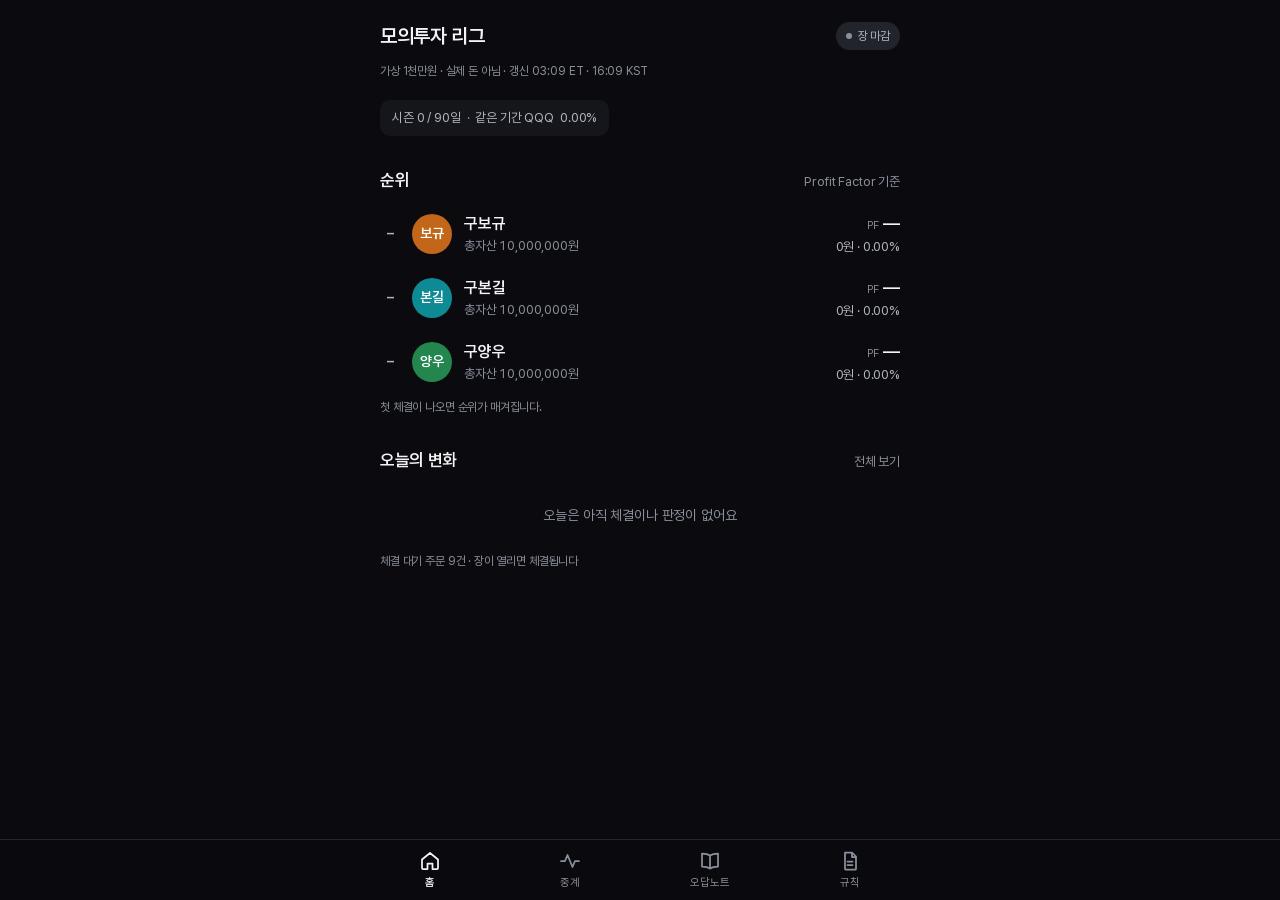
==== commit 86c0feab: "publish 2026-10-19T07:09Z" ====
--- a/league_single.html
+++ b/league_single.html
@@ -201,56 +201,6 @@
 
 .ev .who{color:var(--t2)}
 .ev .lesson .lb{font-size:12px;color:var(--t3);margin-right:6px}
-.lsn .kvs{margin-top:10px;display:grid;gap:4px}
-.lsn .kv{display:grid;grid-template-columns:64px 1fr;gap:8px;font-size:13px}
-.lsn .scs{margin-top:10px;display:grid;gap:4px;padding-top:10px;border-top:1px solid var(--line)}
-.lsn .scr{display:flex;gap:10px;font-size:13px;align-items:baseline;flex-wrap:wrap}
-.lsn .scr>span:first-child{width:44px}
-.lsn .note-warn{margin-top:10px}
-.lsn.retired p{color:var(--t3);text-decoration:line-through;text-decoration-color:var(--t3)}
-.chip.cause-luck{color:var(--t3);box-shadow:inset 0 0 0 1px var(--line);background:transparent}
-.lsn .hd>span{white-space:nowrap}
-.lsn .tags{margin-top:8px}
-.meta.sub{margin-top:10px;font-size:12px;color:var(--t3);line-height:1.6}
-.conc .kv2{display:grid;grid-template-columns:92px 1fr;gap:8px;font-size:13px;padding:6px 0;align-items:baseline}
-.conc .cvs{display:flex;flex-wrap:wrap;gap:6px}
-.conc .cv{display:inline-flex;height:24px;align-items:center;padding:0 8px;border-radius:6px;background:var(--chip);color:var(--t2);font-variant-numeric:tabular-nums}
-.conc .cv.hi{color:var(--warn);box-shadow:inset 0 0 0 1px var(--warn);background:transparent;font-weight:600}
-.conc .sm{font-size:12px;line-height:1.6}
-
-.appnew{display:block;margin:12px 0 4px;padding:12px 14px;border-radius:14px;background:#1f2a44;color:#fff;text-decoration:none}
-.appnew b{display:block;font-size:15px}
-.appnew span{display:block;font-size:12.5px;color:#b9c3d6;margin-top:2px}
-
-details.ro{margin-top:14px}
-details.ro>summary{cursor:pointer;padding:12px 0;font-weight:600;list-style:none}
-details.ro>summary .t3{font-weight:400;font-size:12px;margin-left:6px}
-
-/* 홈 선수 카드 (자산 변동) */
-.pc{display:block;padding:16px;margin-top:10px;border-radius:16px;background:var(--surface);font-variant-numeric:tabular-nums}
-.pc:active{background:var(--surface2)}
-.pc-h{display:flex;align-items:center;gap:8px}
-.pc-n{font-size:15px;font-weight:600;white-space:nowrap}
-.pc-pf{margin-left:auto;font-size:12px;color:var(--t3);white-space:nowrap}
-.pc-eq{font-size:26px;font-weight:700;letter-spacing:-.02em;margin-top:8px;line-height:1.2;white-space:nowrap}
-.pc-eq.sm{font-size:22px}
-.pc-cs{display:grid;grid-template-columns:1fr 1fr;gap:4px 12px;margin-top:6px}
-.pc-c{display:flex;flex-direction:column;min-width:0}
-.pc-l{font-size:11px;color:var(--t3)}
-.pc-c .num{font-size:14px;font-weight:600;white-space:normal;word-break:keep-all}
-.pc-p{font-weight:500;font-size:13px}
-.pc-f{font-size:12px;color:var(--t3);margin-top:6px;white-space:normal;word-break:keep-all}
-
-/* 홈 오늘의 거래 (거래내역 형식) */
-.tx{display:flex;align-items:center;gap:12px;padding:12px 0;border-bottom:1px solid var(--line)}
-.tx:last-child{border-bottom:0}
-.tx .mono{flex:none}
-.tx-b{flex:1 1 auto;min-width:0}
-.tx-t{font-size:15px;font-weight:600;white-space:normal;word-break:keep-all;line-height:1.35}
-.tx-s{font-size:12px;color:var(--t3);margin-top:2px;white-space:normal;line-height:1.35}
-.tx-r{flex:none;text-align:right}
-.tx-v{font-size:15px;font-weight:600;white-space:nowrap}
-.tx .num,.tx-v{font-variant-numeric:tabular-nums}
 </style>
 </head>
 <body>
@@ -268,133 +218,49 @@
   <a href="#/rules" data-tab="rules"><svg viewBox="0 0 24 24" aria-hidden="true"><path d="M7 3.5h7l4 4V20a.5.5 0 0 1-.5.5h-10A.5.5 0 0 1 7 20zM14 3.5V8h4M9.5 12.5h5M9.5 16h5"/></svg><span>규칙</span></a>
 </nav>
 <script>window.__LEAGUE_DATA__={
- "generated_at": "2026-10-22T03:07:28+00:00",
+ "generated_at": "2026-10-19T07:09:30+00:00",
  "league": {
   "start_date": "2026-10-19",
-  "days_elapsed": 2,
+  "days_elapsed": 0,
   "evaluation_days": 90,
   "start_krw": 10000000,
-  "fx": 1322.98,
+  "fx": 1331.02,
   "bench_return_pct": {
-   "QQQ": 2.1696287234305167,
-   "SPY": 1.28922723294711
+   "QQQ": 0.0,
+   "SPY": 0.0
   }
  },
  "rules": [
   "1. 가설 검증을 하면서 수익금이 손실보다 크게 하려고 최대한 노력한다",
-  "2. 1번 규칙을 까먹지 않는다.",
-  "3. 시장이 이미 생각하는 것은 사지 않는다. 시장의 생각과 내가 깊게 공부한 판단 사이에 괴리가 있고 손익비가 나오는 자리일 때만 매수하며, 그 괴리를 가설로 검증한다."
+  "2. 1번 규칙을 까먹지 않는다."
  ],
  "engine_conditions": [
   "미국 상장 주식·ETF 매수(롱)만 가능",
   "레버리지·인버스 ETF, 공매도, 옵션, 신용(마진) 불가",
-  "미국 프리장·정규장·애프터장(04:00~20:00 ET, 주말·휴장일 제외)에 처리하면 그 즉시 Yahoo 최신 체결가(프리/애프터는 includePrePost 가격, 최대 약 15분 지연 가능)에 비용을 더해 체결하고, 그 밖의 시간(20:00~04:00 ET)에는 다음 프리장에 체결 (체결마다 출처 '프리장/정규장/애프터장 최신가'와 시각 기록)",
-  "실제 비용 반영(실제 증권 계좌 기준): 수수료 0.25% + 환전 스프레드 0.05%(환율 95% 우대) 각 편도, 매도 시 SEC 수수료 0.00206% 추가, 슬리피지 추정치 0.10%(프리/애프터장 체결 또는 전일 대비 ±7% 이상이면 0.30%) 각 편도",
-  "매수 주문은 가설(시나리오·근거·확인 시점·맞으면·틀리면)이 반드시 있어야 함",
-  "새 매수 가설에는 market_view·my_edge·if_right·edge_test(시장 예상과 내 판단의 괴리, 맞을 때의 계획, 괴리 검증법)가 필수이고 비거나 'n/a' 류면 반려 — 규칙 3을 집행하는 장치(반칙 아님)"
+  "미국 정규장(09:30~16:00 ET, 주말·휴장일 제외)이 열려 있는 동안 처리하면 그 즉시 Yahoo 최신 체결가(regularMarketPrice, 최대 약 15분 지연 가능)에 비용을 더해 체결하고, 장이 닫혀 있으면 다음 정규장 시가에 체결 (체결마다 출처 '장중 최신가'/'시가'와 시각 기록)",
+  "실제 비용 반영: 수수료 0.25% + 환전 스프레드 0.10% + 슬리피지 0.10%(시가 갭 또는 장중 전일 대비 ±7% 이상이면 0.30%), 각 편도",
+  "매수 주문은 가설(시나리오·근거·확인 시점·맞으면·틀리면)이 반드시 있어야 함"
  ],
  "players": [
   {
-   "edge_hit_rate_pct": 0.0,
-   "n_edge_judged": 1,
-   "n_edge_hit": 0,
-   "n_consensus_hit": 0,
-   "id": "turtle",
-   "name": "구양우",
-   "color": "#23864F",
-   "equity_krw": 9975327,
-   "pl_krw": -24673,
-   "return_krw_pct": -0.246729999999995,
-   "return_usd_pct": 0.28931803599998585,
-   "vs_qqq_pct": -1.8803106874305309,
-   "vs_spy_pct": -0.9999091969471241,
-   "profit_factor": 0.0,
+   "id": "falcon",
+   "name": "구보규",
+   "color": "#C2661A",
+   "equity_krw": 10000000,
+   "pl_krw": 0,
+   "return_krw_pct": 0.0,
+   "return_usd_pct": -0.06980626400000522,
+   "vs_qqq_pct": -0.06980626400000522,
+   "vs_spy_pct": -0.06980626400000522,
+   "profit_factor": null,
    "payoff_ratio": null,
    "biggest_win_krw": 0,
-   "biggest_loss_krw": -16956.68294793386,
+   "biggest_loss_krw": 0,
    "gross_gain_krw": 0,
-   "gross_loss_krw": -25380.447241387323,
-   "avg_win_krw": null,
-   "avg_loss_krw": -8460.14908046244,
-   "hit_rate_pct": 0.0,
-   "n_hyp": 3,
-   "n_open": 0,
-   "n_record_only": 2,
-   "n_confirmed": 0,
-   "n_refuted": 1,
-   "n_expired": 0,
-   "pl_confirmed_krw": 0,
-   "pl_refuted_krw": -3855,
-   "needs_review": [],
-   "max_drawdown_pct": 0.0,
-   "cash_krw": 9975327.436233262,
-   "rejected": 0,
-   "returned": 2,
-   "orders": 6,
-   "holdings": [],
-   "pending": [],
-   "equity_hist": [
-    {
-     "date": "2026-10-19",
-     "usd": 7484.32,
-     "krw": 9975327,
-     "pf": 0.0,
-     "hit": 0.0
-    },
-    {
-     "date": "2026-10-20",
-     "usd": 7514.31,
-     "krw": 9975327,
-     "pf": 0.0,
-     "hit": 0.0
-    },
-    {
-     "date": "2026-10-21",
-     "usd": 7540.04,
-     "krw": 9975327,
-     "pf": 0.0,
-     "hit": 0.0
-    }
-   ],
-   "rank": 1,
-   "concentration": {
-    "exposure_krw": 0,
-    "equity_krw": 9975327,
-    "by_symbol": [],
-    "top_symbol": null,
-    "by_check_date": [],
-    "top_check_date": null,
-    "overlap": [],
-    "overlap_pct_of_exposure": null,
-    "overlap_pct_of_equity": 0.0
-   }
-  },
-  {
-   "edge_hit_rate_pct": null,
-   "n_edge_judged": 0,
-   "n_edge_hit": 0,
-   "n_consensus_hit": 0,
-   "id": "balance",
-   "name": "구본길",
-   "color": "#0E8A94",
-   "equity_krw": 9969610,
-   "pl_krw": -30390,
-   "return_krw_pct": -0.3039000000000014,
-   "return_usd_pct": 0.23185814799999704,
-   "vs_qqq_pct": -1.9377705754305197,
-   "vs_spy_pct": -1.057369084947113,
-   "profit_factor": 0.0,
-   "payoff_ratio": null,
-   "biggest_win_krw": 0,
-   "biggest_loss_krw": -16956.68294793386,
-   "gross_gain_krw": 0,
-   "gross_loss_krw": -30939.951039855237,
-   "avg_win_krw": null,
-   "avg_loss_krw": -15469.975519927619,
+   "gross_loss_krw": 0,
    "hit_rate_pct": null,
    "n_hyp": 3,
-   "n_open": 0,
-   "n_record_only": 3,
+   "n_open": 3,
    "n_confirmed": 0,
    "n_refuted": 0,
    "n_expired": 0,
@@ -402,122 +268,156 @@
    "pl_refuted_krw": 0,
    "needs_review": [],
    "max_drawdown_pct": 0.0,
-   "cash_krw": 9969609.789805043,
+   "cash_krw": 10000000.0,
    "rejected": 0,
    "returned": 1,
-   "orders": 5,
+   "orders": 3,
    "holdings": [],
-   "pending": [],
+   "pending": [
+    {
+     "symbol": "NBIS",
+     "side": "BUY",
+     "submit_date": "2026-10-19"
+    },
+    {
+     "symbol": "NVDA",
+     "side": "BUY",
+     "submit_date": "2026-10-19"
+    },
+    {
+     "symbol": "VRT",
+     "side": "BUY",
+     "submit_date": "2026-10-19"
+    }
+   ],
    "equity_hist": [
     {
      "date": "2026-10-19",
-     "usd": 7480.03,
-     "krw": 9969610,
-     "pf": 0.0,
+     "usd": 7513.04,
+     "krw": 10000000,
+     "pf": null,
      "hit": null
-    },
-    {
-     "date": "2026-10-20",
-     "usd": 7510.01,
-     "krw": 9969610,
-     "pf": 0.0,
-     "hit": null
-    },
-    {
-     "date": "2026-10-21",
-     "usd": 7535.72,
-     "krw": 9969610,
-     "pf": 0.0,
-     "hit": null
     }
    ],
-   "rank": 2,
-   "concentration": {
-    "exposure_krw": 0,
-    "equity_krw": 9969610,
-    "by_symbol": [],
-    "top_symbol": null,
-    "by_check_date": [],
-    "top_check_date": null,
-    "overlap": [],
-    "overlap_pct_of_exposure": null,
-    "overlap_pct_of_equity": 0.0
-   }
-  },
-  {
-   "edge_hit_rate_pct": 0.0,
-   "n_edge_judged": 1,
-   "n_edge_hit": 0,
-   "n_consensus_hit": 0,
-   "id": "falcon",
-   "name": "구보규",
-   "color": "#C2661A",
-   "equity_krw": 9946370,
-   "pl_krw": -53630,
-   "return_krw_pct": -0.5363000000000007,
-   "return_usd_pct": -0.0017056560000061616,
-   "vs_qqq_pct": -2.171334379430523,
-   "vs_spy_pct": -1.290932888947116,
-   "profit_factor": 0.0,
+   "rank": 1
+  },
+  {
+   "id": "balance",
+   "name": "구본길",
+   "color": "#0E8A94",
+   "equity_krw": 10000000,
+   "pl_krw": 0,
+   "return_krw_pct": 0.0,
+   "return_usd_pct": -0.06980626400000522,
+   "vs_qqq_pct": -0.06980626400000522,
+   "vs_spy_pct": -0.06980626400000522,
+   "profit_factor": null,
    "payoff_ratio": null,
    "biggest_win_krw": 0,
-   "biggest_loss_krw": -23981.028344420338,
+   "biggest_loss_krw": 0,
    "gross_gain_krw": 0,
-   "gross_loss_krw": -55579.19595256283,
-   "avg_win_krw": null,
-   "avg_loss_krw": -18526.398650854277,
-   "hit_rate_pct": 0.0,
+   "gross_loss_krw": 0,
+   "hit_rate_pct": null,
    "n_hyp": 3,
-   "n_open": 0,
-   "n_record_only": 2,
+   "n_open": 3,
    "n_confirmed": 0,
-   "n_refuted": 1,
+   "n_refuted": 0,
    "n_expired": 0,
    "pl_confirmed_krw": 0,
-   "pl_refuted_krw": -23981,
+   "pl_refuted_krw": 0,
    "needs_review": [],
    "max_drawdown_pct": 0.0,
-   "cash_krw": 9946369.944099126,
+   "cash_krw": 10000000.0,
    "rejected": 0,
    "returned": 1,
-   "orders": 6,
+   "orders": 3,
    "holdings": [],
-   "pending": [],
+   "pending": [
+    {
+     "symbol": "NBIS",
+     "side": "BUY",
+     "submit_date": "2026-10-19"
+    },
+    {
+     "symbol": "MSFT",
+     "side": "BUY",
+     "submit_date": "2026-10-19"
+    },
+    {
+     "symbol": "GOOGL",
+     "side": "BUY",
+     "submit_date": "2026-10-19"
+    }
+   ],
    "equity_hist": [
     {
      "date": "2026-10-19",
-     "usd": 7462.59,
-     "krw": 9946370,
-     "pf": 0.0,
-     "hit": 0.0
-    },
-    {
-     "date": "2026-10-20",
-     "usd": 7492.5,
-     "krw": 9946370,
-     "pf": 0.0,
-     "hit": 0.0
-    },
-    {
-     "date": "2026-10-21",
-     "usd": 7518.16,
-     "krw": 9946370,
-     "pf": 0.0,
-     "hit": 0.0
+     "usd": 7513.04,
+     "krw": 10000000,
+     "pf": null,
+     "hit": null
     }
    ],
-   "rank": 3,
-   "concentration": {
-    "exposure_krw": 0,
-    "equity_krw": 9946370,
-    "by_symbol": [],
-    "top_symbol": null,
-    "by_check_date": [],
-    "top_check_date": null,
-    "overlap": [],
-    "overlap_pct_of_exposure": null,
-    "overlap_pct_of_equity": 0.0
-   }
+   "rank": 2
+  },
+  {
+   "id": "turtle",
+   "name": "구양우",
+   "color": "#23864F",
+   "equity_krw": 10000000,
+   "pl_krw": 0,
+   "return_krw_pct": 0.0,
+   "return_usd_pct": -0.06980626400000522,
+   "vs_qqq_pct": -0.06980626400000522,
+   "vs_spy_pct": -0.06980626400000522,
+   "profit_factor": null,
+   "payoff_ratio": null,
+   "biggest_win_krw": 0,
+   "biggest_loss_krw": 0,
+   "gross_gain_krw": 0,
+   "gross_loss_krw": 0,
+   "hit_rate_pct": null,
+   "n_hyp": 3,
+   "n_open": 3,
+   "n_confirmed": 0,
+   "n_refuted": 0,
+   "n_expired": 0,
+   "pl_confirmed_krw": 0,
+   "pl_refuted_krw": 0,
+   "needs_review": [],
+   "max_drawdown_pct": 0.0,
+   "cash_krw": 10000000.0,
+   "rejected": 0,
+   "returned": 1,
+   "orders": 3,
+   "holdings": [],
+   "pending": [
+    {
+     "symbol": "MSFT",
+     "side": "BUY",
+     "submit_date": "2026-10-19"
+    },
+    {
+     "symbol": "VRT",
+     "side": "BUY",
+     "submit_date": "2026-10-19"
+    },
+    {
+     "symbol": "NBIS",
+     "side": "BUY",
+     "submit_date": "2026-10-19"
+    }
+   ],
+   "equity_hist": [
+    {
+     "date": "2026-10-19",
+     "usd": 7513.04,
+     "krw": 10000000,
+     "pf": null,
+     "hit": null
+    }
+   ],
+   "rank": 3
   }
  ],
  "hypotheses": [
@@ -526,28 +426,24 @@
    "player": "balance",
    "symbol": "NBIS",
    "open_date": "2026-10-19",
-   "status": "open",
+   "status": "pending_fill",
    "scenario": "NBIS가 Q3 실적에서 2026 연간 가이던스를 유지 또는 상향하고 신규 대형 계약/선수금을 발표",
    "why": "확정계약 400억달러+(MSFT·META), 2026 선수금 90억달러+ 예상, 전환사채 만기 2029년 이후, 하락 원인은 업종 자금조달 불안이지 회사 실적 악화가 아님",
    "check_by": "2026-11-20 NBIS 3분기 실적 발표 다음 거래일에 판정 (발표일 미확정, 심판 추정 11/10~11/12, 발표가 늦으면 다음 거래일로 재수정)",
-   "confirm_if": "3분기 매출 8.5억달러 이상(선형 추세 7.65억달러보다 11% 이상 높음)이고 2026 매출 가이던스 하단 30억달러 유지 또는 상향",
+   "confirm_if": "2026 매출 가이던스 하단을 유지하거나 상향하고, ARR 가이던스 범위를 유지·상향하거나 10억달러 이상의 신규 계약을 공시",
    "refute_if": "2026 매출 가이던스 하단 하향, 또는 분기 중 신주 발행이 기존 주식 수의 5% 이상, 또는 표면금리 8% 이상이거나 총 20억달러 이상의 신규 부채 조달",
    "verdict_date": "",
    "evidence": "",
    "lesson": "",
    "lesson_id": "",
    "learned_from": [],
-   "linked_pl_krw": -13983,
+   "linked_pl_krw": 0,
    "exited_on_refute": "",
    "remaining_shares": 0,
    "original": {
     "check_by": "2026-11-20 Q3 실적(날짜 미확정, ORTEX 11/12 추정)",
     "confirm_if": "실적 자료에 2026 가이던스 유지/상향 명시, 또는 2027 매출 가이던스 120억달러 이상",
-    "refute_if": "가이던스 하향, 데이터센터 가동 지연 공시, MSFT/META 계약 변경, 고금리 대규모 조달 또는 시장가 증자 가속",
-    "market_view": "",
-    "my_edge": "",
-    "if_right": "",
-    "edge_test": ""
+    "refute_if": "가이던스 하향, 데이터센터 가동 지연 공시, MSFT/META 계약 변경, 고금리 대규모 조달 또는 시장가 증자 가속"
    },
    "amendments": [
     {
@@ -567,67 +463,26 @@
       }
      },
      "reason": "레드팀 지적 반영: 반증 조건 수치화. 엔진이 날짜 형식을 요구해 상한일 11/20을 두고, 실제 판정은 발표 다음 거래일. 근거의 확정계약 400억달러+는 공시 재확인 전까지 미확인"
-    },
-    {
-     "time": "2026-10-19T08:43:46+00:00",
-     "changes": {
-      "confirm_if": {
-       "from": "2026 매출 가이던스 하단을 유지하거나 상향하고, ARR 가이던스 범위를 유지·상향하거나 10억달러 이상의 신규 계약을 공시",
-       "to": "2026 매출 가이던스 하단을 유지하거나 상향하고, ARR이 2분기 30억달러 대비 증가하며, 고객 약정이 2분기 400억달러(6/30 기준) 대비 증가"
-      }
-     },
-     "reason": "why 정정(why 필드는 수정 불가라 여기 기록): '확정계약 400억달러+'는 2분기 주주서한의 '고객 약정 400억달러(6/30 기준)'이고, 여기에는 Meta의 최대 150억달러 선택적 구매분이 포함돼 확정분만은 아님. MSFT 174억달러, Meta 120억+30억달러, 1억달러 이상 중기계약 4건(nbistracker 집계 개별 공시 364억달러). 맞았을 때: 다음 분기 실적까지 보유하고, 추가 매수는 확인 판정과 2027 가이던스 공개가 모두 나온 경우에만. 출처 https://assets.nebius.com/assets/a6ecfd85-a6cb-4967-8ef7-9a25bd261f9c/SHLQ226.pdf"
-    },
-    {
-     "time": "2026-10-19T10:01:15+00:00",
-     "changes": {
-      "confirm_if": {
-       "from": "2026 매출 가이던스 하단을 유지하거나 상향하고, ARR이 2분기 30억달러 대비 증가하며, 고객 약정이 2분기 400억달러(6/30 기준) 대비 증가",
-       "to": "3분기 매출 8.5억달러 이상(선형 추세 7.65억달러보다 11% 이상 높음)이고 2026 매출 가이던스 하단 30억달러 유지 또는 상향"
-      },
-      "market_view": {
-       "from": "",
-       "to": "주가가 고점 대비 약 40% 빠져 시장은 하반기 매출 급증(상반기 9.81억달러 대비 하반기 약 20억달러 필요)을 의심. 2분기 증가 속도(분기 +1.83억달러)가 이어지면 3분기 약 7.65억달러, 연간 약 27억달러로 가이던스 하단 30억달러에 못 미친다는 시각 (Motley Fool 10/19)"
-      },
-      "my_edge": {
-       "from": "",
-       "to": "2분기 말에 깔린 용량이 3분기부터 매출에 잡히고(CFO 8월 발언) MSFT 용량 트랜치는 전부 인도 완료라, 3분기 매출은 선형 추세가 아니라 계단식으로 뛴다. 주가는 업종 자금조달 공포로 빠진 것이지 회사 실적 전망이 바뀐 게 아니므로, 계단식 증가가 확인되면 할인이 풀린다"
-      },
-      "if_right": {
-       "from": "",
-       "to": "4분기 실적(2027년 2월 예상)까지 보유. 추가 매수는 확인 판정과 함께 연말 ARR 가이던스 70억달러 이상 유지가 확인될 때만, 최대 200만원. 반증 조건 중 하나라도 나오면 판정일 전이라도 전량 매도"
-      },
-      "edge_test": {
-       "from": "",
-       "to": "3분기 매출이 8.5억달러 이상이면, 시장이 가정한 선형 성장이 틀렸고 용량 투입에 따른 계단식 증가가 맞았다는 뜻"
-      }
-     },
-     "reason": "회장 지시로 괴리 필드 추가, confirm_if를 컨센서스(가이던스 유지)가 아니라 선형 추세 대비 계단식 증가를 검증하게 강화. 반증 조건과 판정일은 그대로. 3분기 컨센서스 매출은 미확인이라 선형 추세를 기준선으로 씀"
-    }
-   ],
-   "market_view": "주가가 고점 대비 약 40% 빠져 시장은 하반기 매출 급증(상반기 9.81억달러 대비 하반기 약 20억달러 필요)을 의심. 2분기 증가 속도(분기 +1.83억달러)가 이어지면 3분기 약 7.65억달러, 연간 약 27억달러로 가이던스 하단 30억달러에 못 미친다는 시각 (Motley Fool 10/19)",
-   "my_edge": "2분기 말에 깔린 용량이 3분기부터 매출에 잡히고(CFO 8월 발언) MSFT 용량 트랜치는 전부 인도 완료라, 3분기 매출은 선형 추세가 아니라 계단식으로 뛴다. 주가는 업종 자금조달 공포로 빠진 것이지 회사 실적 전망이 바뀐 게 아니므로, 계단식 증가가 확인되면 할인이 풀린다",
-   "if_right": "4분기 실적(2027년 2월 예상)까지 보유. 추가 매수는 확인 판정과 함께 연말 ARR 가이던스 70억달러 이상 유지가 확인될 때만, 최대 200만원. 반증 조건 중 하나라도 나오면 판정일 전이라도 전량 매도",
-   "edge_test": "3분기 매출이 8.5억달러 이상이면, 시장이 가정한 선형 성장이 틀렸고 용량 투입에 따른 계단식 증가가 맞았다는 뜻",
-   "record_only": true
+    }
+   ]
   },
   {
    "id": "H0002",
    "player": "balance",
    "symbol": "MSFT",
    "open_date": "2026-10-19",
-   "status": "open",
+   "status": "pending_fill",
    "scenario": "MSFT가 이번 분기 실적에서 Azure 성장 유지와 AI 용량 공급 부족을 언급하고 설비투자 계획을 유지 또는 상향",
    "why": "MSFT 4월 분기 토큰 100조+(전년 대비 5배), 1st-party 에이전트 사용 증가, NBIS·IREN의 핵심 고객이라 업종 수요의 원천 확인 가능",
    "check_by": "2026-10-29 MSFT FY27 1분기 실적(10/28 장후 확정)",
-   "confirm_if": "Azure 성장률이 회사가 직전 실적에서 제시한 이번 분기 Azure 가이던스 상단 이상이고 직전 분기 이상이며, 다음 분기 Azure 가이던스가 이번 분기 성장률보다 2%p 넘게 낮지 않음",
+   "confirm_if": "Azure 성장률이 직전 분기 이상이고, 다음 분기 Azure 가이던스가 이번 분기 성장률보다 2%p 넘게 낮지 않음",
    "refute_if": "Azure 성장률이 직전 분기보다 2%p 이상 둔화, 또는 FY27 설비투자 가이던스 하향. 둔화 0~2%p는 보류 후 다음 분기에 재판정",
    "verdict_date": "",
    "evidence": "",
    "lesson": "",
    "lesson_id": "",
    "learned_from": [],
-   "linked_pl_krw": -16957,
+   "linked_pl_krw": 0,
    "exited_on_refute": "",
    "remaining_shares": 0,
    "original": {
@@ -653,26 +508,15 @@
       }
      },
      "reason": "심판 확정일 반영, 판정 불가능한 정성 문구(AI 용량 과잉 언급) 삭제, 둔화 폭 수치화"
-    },
-    {
-     "time": "2026-10-19T08:43:46+00:00",
-     "changes": {
-      "confirm_if": {
-       "from": "Azure 성장률이 직전 분기 이상이고, 다음 분기 Azure 가이던스가 이번 분기 성장률보다 2%p 넘게 낮지 않음",
-       "to": "Azure 성장률이 회사가 직전 실적에서 제시한 이번 분기 Azure 가이던스 상단 이상이고 직전 분기 이상이며, 다음 분기 Azure 가이던스가 이번 분기 성장률보다 2%p 넘게 낮지 않음"
-      }
-     },
-     "reason": "'유지'는 컨센서스라 이익이 되지 않음. 회사 자체 가이던스 상회로 확인 조건을 올림. 맞았을 때: 다음 분기 실적까지 보유하고, 추가 매수는 FY27 설비투자 상향까지 확인된 경우에만. 반증 조건은 그대로"
-    }
-   ],
-   "record_only": true
+    }
+   ]
   },
   {
    "id": "H0003",
    "player": "balance",
    "symbol": "GOOGL",
    "open_date": "2026-10-19",
-   "status": "open",
+   "status": "pending_fill",
    "scenario": "Alphabet이 이번 분기 실적에서 토큰 처리량 증가와 클라우드 성장, 2026 설비투자 유지 또는 상향을 발표",
    "why": "Google 월 3.2경 토큰(5월, 전년 대비 7배), OpenRouter에서 Google 7일 +30%, 빅테크 2026 설비투자 6~7천억달러",
    "check_by": "2026-10-29 Alphabet 3분기 실적(10/28 장후 확정)",
@@ -710,46 +554,31 @@
      },
      "reason": "심판 확정일 반영, 공개되지 않을 수 있는 토큰 조건과 정성 문구 삭제, 둔화 폭 수치화"
     }
-   ],
-   "order_changes": [
-    {
-     "time": "2026-10-19T08:51:01+00:00",
-     "action": "cancel",
-     "order_id": "",
-     "side": "BUY",
-     "reason": "확인 조건(Cloud 성장 유지, capex 유지)이 시장 예상과 같아 맞아도 이익 우위가 없음. 주가 주요인은 검색 광고와 반독점 구제조치인데 가설에 없음. MSFT와 같은 10/28 실적에 걸려 분산 효과도 없음. 가설은 포지션 없이 열어 두고 판정만 기록"
-    }
-   ],
-   "no_position": true,
-   "record_only": true
+   ]
   },
   {
    "id": "H0004",
    "player": "falcon",
    "symbol": "NBIS",
    "open_date": "2026-10-19",
-   "status": "refuted",
+   "status": "pending_fill",
    "scenario": "Nebius가 Q3 실적에서 연간 가이던스(매출 30~34억달러, 연말 ARR 70~90억달러)를 유지 또는 상향하고 대형 계약 납품 지연 공시가 없다",
    "why": "2분기 가이던스 유지, MSFT 약 174억달러·Meta 계약 백로그, 7월 자산담보 대출로 조달 경로 확인; 최근 하락은 조달·희석 공포가 주원인",
    "check_by": "2026-11-13 NBIS 3분기 실적 발표 다음 거래일(실적일 미확정, 외부 추정 11/10~11/12; 회사 공지 나오면 그 다음 거래일로 재수정)",
-   "confirm_if": "3분기 말 고객 선수금(계약부채·이연수익 등 고객 선지급 잔액)이 2분기 말보다 증가 AND 3분기 시작~실적 발표일 사이 표면금리 8% 이상 신규 부채 없음 AND 같은 기간 발행주식수 증가 3% 미만 AND 2026 연간 매출 가이던스 하단 30억달러 이상 유지",
-   "refute_if": "다음 중 하나라도 해당: (1) 3분기 말 고객 선수금(계약부채·이연수익 등 고객 선지급 잔액)이 2분기 말과 같거나 감소 (2) 3분기 시작~실적 발표일 사이 표면금리 8% 이상 신규 부채 발행 (3) 같은 기간 발행주식수 3% 이상 증가(신규 증자·ATM·워런트 행사 합산) (4) 2026 연간 매출 가이던스 하단 30억달러 미만으로 하향. 기존 조건 유지: (5) 3분기 매출 9.05억달러 미만 (6) 연말 ARR 가이던스 하단 70억달러 미만 (7) 같은 기간 신규 부채·전환사채 합계 30억달러 이상 (8) MSFT/Meta 계약 납품 지연·해지 공시",
-   "verdict_date": "2026-10-19",
-   "evidence": "Nebius 6-K(2026-08-24, SEC 0001104659-26-100347) 및 회사 보도자료: 3분기 중 0.50% 2030년 만기 34.5억달러 + 4.50% 2034년 만기 23억달러, 합계 57.5억달러 전환사채 발행(반증 (7) 신규 부채·전환사채 30억달러 이상 충족). 같은 날 2029·2031년 만기 전환사채 8억달러를 Class A 약 1,580만 주로 교환, 6/30 발행주식 약 2.72억주 대비 약 +5.8%(내 계산, 반증 (3) 3% 이상 충족)",
-   "lesson": "가설을 쓰기 전에 판정 기간(3분기 시작~)에 이미 나온 공시를 먼저 확인해야 한다. 이미 충족된 반증 조건을 쓴 채 매수한 것은 판단 과정의 오류다. 제3자가 전해 준 '전환사채 57.5억달러 [미확인]'을 원문으로 확인하지 않고 넘긴 것이 원인이다.",
-   "lesson_id": "L-falcon-1",
-   "learned_from": [],
-   "linked_pl_krw": -23981,
-   "exited_on_refute": "yes",
+   "confirm_if": "3분기 매출 9.05억달러 이상 AND 2026 연간 매출 가이던스 하단 30억달러 이상 유지 AND 연말 ARR 가이던스 하단 70억달러 이상 유지",
+   "refute_if": "위 셋 중 하나라도 미달, 또는 3분기 시작~실적 발표일 사이 발행주식수 3% 이상 증가(신규 증자·ATM 합산), 또는 같은 기간 신규 부채·전환사채 합계 30억달러 이상 또는 표면금리 8% 이상, 또는 MSFT/Meta 계약 납품 지연·해지 공시",
+   "verdict_date": "",
+   "evidence": "",
+   "lesson": "",
+   "lesson_id": "",
+   "learned_from": [],
+   "linked_pl_krw": 0,
+   "exited_on_refute": "",
    "remaining_shares": 0,
    "original": {
     "check_by": "2026-11-13 Nebius Q3 실적(일자 미확정, 외부 캘린더 10/22 또는 11/10)",
     "confirm_if": "실적 자료에 가이던스 유지/상향 명시, 납품 지연·계약 해지 언급 없음",
-    "refute_if": "매출 또는 ARR 가이던스 하향, MSFT/Meta 납품 지연·해지 공시, 또는 실적 전후 시장가 이하 대규모 주식 증자 공시",
-    "market_view": "",
-    "my_edge": "",
-    "if_right": "",
-    "edge_test": ""
+    "refute_if": "매출 또는 ARR 가이던스 하향, MSFT/Meta 납품 지연·해지 공시, 또는 실적 전후 시장가 이하 대규모 주식 증자 공시"
    },
    "amendments": [
     {
@@ -769,100 +598,26 @@
       }
      },
      "reason": "레드팀 지적 반영: 판정일을 실적 발표 다음 거래일 기준으로, '유지 또는 상향'을 컨센서스·가이던스 하단 수치로, 희석 반증을 증자·부채·금리 수치로 확대"
-    },
-    {
-     "time": "2026-10-19T10:01:02+00:00",
-     "changes": {
-      "confirm_if": {
-       "from": "3분기 매출 9.05억달러 이상 AND 2026 연간 매출 가이던스 하단 30억달러 이상 유지 AND 연말 ARR 가이던스 하단 70억달러 이상 유지",
-       "to": "3분기 매출 9.22억달러(컨센서스 상단) 초과 AND 2026 연간 매출 가이던스 하단 30억달러 이상 유지 AND 3분기 시작~실적 발표일 사이 발행주식수 증가 3% 미만"
-      },
-      "market_view": {
-       "from": "",
-       "to": "시장은 CoreWeave 부채 우려를 Nebius에도 그대로 적용해 '하반기 매출 급증 실패 + 대규모 희석 조달'을 가격에 반영 중(10월 약 -30%, 2분기 증가 속도면 연매출 약 27억달러라는 반론). 3분기 매출 컨센서스 약 9.05~9.22억달러"
-      },
-      "my_edge": {
-       "from": "",
-       "to": "MSFT·Meta 용량이 하반기에 매출로 잡히기 시작해 3분기 매출이 컨센서스 상단을 넘고, 연간 가이던스 하단(30억달러)을 지키며, 조달은 자산담보 대출 위주로 해 주식 희석이 작다. 시장이 조달 공포로 과하게 할인했으므로 이것이 확인되면 할인이 풀림"
-      },
-      "if_right": {
-       "from": "",
-       "to": "확인 시 현금 중 150만원 추가 매수, 4분기 실적(2027년 2월)까지 보유. 4분기 전 연간 ARR 가이던스 하향 또는 희석 3% 이상 공시가 나오면 전량 정리"
-      },
-      "edge_test": {
-       "from": "",
-       "to": "confirm_if가 맞으면 시장이 우려한 '매출 램프 실패와 희석 조달'이 틀렸고 조달 공포가 과했다는 뜻"
-      }
-     },
-     "reason": "회장 지시: confirm_if가 컨센서스가 아니라 my_edge(램프 성공+희석 작음)를 검증하도록 매출 기준을 컨센서스 하단 9.05억에서 상단 9.22억 초과로 높이고 희석 조건을 확인 쪽에 추가"
-    },
-    {
-     "time": "2026-10-19T10:02:08+00:00",
-     "changes": {
-      "my_edge": {
-       "from": "MSFT·Meta 용량이 하반기에 매출로 잡히기 시작해 3분기 매출이 컨센서스 상단을 넘고, 연간 가이던스 하단(30억달러)을 지키며, 조달은 자산담보 대출 위주로 해 주식 희석이 작다. 시장이 조달 공포로 과하게 할인했으므로 이것이 확인되면 할인이 풀림",
-       "to": "근거(2분기 6-K 99.1, SEC): 6/30 현금 80.4억달러이고 자금원에 '전략 고객 계약 선수금(advances received under strategic customer contracts)'이 명시됨, 고객 선지급에 따른 이자 인식(significant financing component)도 있음. 즉 설비투자 일부를 고객 돈으로 대고 7월엔 SOFR+2.5% 자산담보 대출(7.75억달러)을 썼다. 부채 약 500억달러(제3자 추정)인 CoreWeave와 같은 조달 위험으로 할인한 시장이 틀렸다는 게 내 괴리이고, 이것이 확인되면 할인이 풀림. 단, '3분기 매출이 컨센서스 상단을 넘는다'는 부분은 시장이 못 본 고유 데이터가 없음(6월 ARR 30억달러면 그대로 유지 시 분기 약 7.5억달러)을 인정하며, 이 부분은 컨센서스 수준의 추정"
-      },
-      "edge_test": {
-       "from": "confirm_if가 맞으면 시장이 우려한 '매출 램프 실패와 희석 조달'이 틀렸고 조달 공포가 과했다는 뜻",
-       "to": "희석 3% 미만이면서 가이던스 하단을 지키면, 시장이 가격에 넣은 '대규모 희석 조달' 우려가 틀렸다는 뜻. 매출 상단 초과는 추가 조건일 뿐 고유 근거는 없음"
-      }
-     },
-     "reason": "회장 지적: my_edge에 데이터·출처를 보탬. 괴리의 핵심은 매출이 아니라 조달 구조(고객 선수금·자산담보 대출)이고, 매출 부분은 고유 근거가 없음을 명시. confirm_if는 완화하지 않고 그대로 둠"
-    },
-    {
-     "time": "2026-10-19T10:02:52+00:00",
-     "changes": {
-      "confirm_if": {
-       "from": "3분기 매출 9.22억달러(컨센서스 상단) 초과 AND 2026 연간 매출 가이던스 하단 30억달러 이상 유지 AND 3분기 시작~실적 발표일 사이 발행주식수 증가 3% 미만",
-       "to": "3분기 말 고객 선수금(계약부채·이연수익 등 고객 선지급 잔액)이 2분기 말보다 증가 AND 3분기 시작~실적 발표일 사이 표면금리 8% 이상 신규 부채 없음 AND 같은 기간 발행주식수 증가 3% 미만 AND 2026 연간 매출 가이던스 하단 30억달러 이상 유지"
-      },
-      "edge_test": {
-       "from": "희석 3% 미만이면서 가이던스 하단을 지키면, 시장이 가격에 넣은 '대규모 희석 조달' 우려가 틀렸다는 뜻. 매출 상단 초과는 추가 조건일 뿐 고유 근거는 없음",
-       "to": "confirm_if가 맞으면 Nebius가 고객 돈과 저금리 담보 조달로 설비투자를 대고 있어, 시장이 CoreWeave식 고금리·희석 조달 위험으로 할인한 것이 틀렸다는 뜻"
-      }
-     },
-     "reason": "괴리와 검증 조건 일치: 근거 없는 매출 '컨센서스 상단 초과' 조건을 빼고, 조달 괴리(고객 선수금 증가·고금리 부채 없음·희석 3% 미만)와 가이던스 하단 유지로 검증. refute_if·check_by는 그대로"
-    },
-    {
-     "time": "2026-10-19T10:05:55+00:00",
-     "changes": {
-      "refute_if": {
-       "from": "위 셋 중 하나라도 미달, 또는 3분기 시작~실적 발표일 사이 발행주식수 3% 이상 증가(신규 증자·ATM 합산), 또는 같은 기간 신규 부채·전환사채 합계 30억달러 이상 또는 표면금리 8% 이상, 또는 MSFT/Meta 계약 납품 지연·해지 공시",
-       "to": "다음 중 하나라도 해당: (1) 3분기 말 고객 선수금(계약부채·이연수익 등 고객 선지급 잔액)이 2분기 말과 같거나 감소 (2) 3분기 시작~실적 발표일 사이 표면금리 8% 이상 신규 부채 발행 (3) 같은 기간 발행주식수 3% 이상 증가(신규 증자·ATM·워런트 행사 합산) (4) 2026 연간 매출 가이던스 하단 30억달러 미만으로 하향. 기존 조건 유지: (5) 3분기 매출 9.05억달러 미만 (6) 연말 ARR 가이던스 하단 70억달러 미만 (7) 같은 기간 신규 부채·전환사채 합계 30억달러 이상 (8) MSFT/Meta 계약 납품 지연·해지 공시"
-      },
-      "my_edge": {
-       "from": "근거(2분기 6-K 99.1, SEC): 6/30 현금 80.4억달러이고 자금원에 '전략 고객 계약 선수금(advances received under strategic customer contracts)'이 명시됨, 고객 선지급에 따른 이자 인식(significant financing component)도 있음. 즉 설비투자 일부를 고객 돈으로 대고 7월엔 SOFR+2.5% 자산담보 대출(7.75억달러)을 썼다. 부채 약 500억달러(제3자 추정)인 CoreWeave와 같은 조달 위험으로 할인한 시장이 틀렸다는 게 내 괴리이고, 이것이 확인되면 할인이 풀림. 단, '3분기 매출이 컨센서스 상단을 넘는다'는 부분은 시장이 못 본 고유 데이터가 없음(6월 ARR 30억달러면 그대로 유지 시 분기 약 7.5억달러)을 인정하며, 이 부분은 컨센서스 수준의 추정",
-       "to": "근거: (a) 2분기 6-K 99.1(SEC): 6/30 현금 80.4억달러, 자금원에 '전략 고객 계약 선수금' 명시. (b) 2분기 주주서한(assets.nebius.com SHLQ226): '2분기 계약의 70%가 선수금 포함, 관련 설비투자의 50~60%를 충당'. (c) 7.75억달러 담보부 대출: 6-K(SEC, 2026-07, https://www.sec.gov/Archives/edgar/data/1513845/000110465926084452/tm2620683d1_6k.htm) Term SOFR+2.50%, 만기 2030-10-31, 투자등급 고객 계약 현금흐름·GPU 담보, 회사 보도자료 7/17(https://nebius.com/newsroom/nebius-raises-775-million-in-first-secured-debt-financing-to-accelerate-global-buildout). 단 6-K는 약정 체결만 명시하고 인출 여부는 미기재. 시장은 CoreWeave식 고금리·희석 조달 위험으로 할인하지만, Nebius는 설비투자 절반가량을 고객 선수금과 저금리 담보 대출로 대고 있다는 것이 괴리. 매출 초과는 괴리 근거 아님"
-      }
-     },
-     "reason": "회장 지적: refute_if를 confirm_if 4개 조건 각각의 반대로 명시(기존 반증 조건 전부 유지, 완화 없음), 7.75억달러 담보 대출 출처(SEC 6-K·회사 보도자료)와 주주서한 선수금 비율 근거 기입"
-    }
-   ],
-   "market_view": "시장은 CoreWeave 부채 우려를 Nebius에도 그대로 적용해 '하반기 매출 급증 실패 + 대규모 희석 조달'을 가격에 반영 중(10월 약 -30%, 2분기 증가 속도면 연매출 약 27억달러라는 반론). 3분기 매출 컨센서스 약 9.05~9.22억달러",
-   "my_edge": "근거: (a) 2분기 6-K 99.1(SEC): 6/30 현금 80.4억달러, 자금원에 '전략 고객 계약 선수금' 명시. (b) 2분기 주주서한(assets.nebius.com SHLQ226): '2분기 계약의 70%가 선수금 포함, 관련 설비투자의 50~60%를 충당'. (c) 7.75억달러 담보부 대출: 6-K(SEC, 2026-07, https://www.sec.gov/Archives/edgar/data/1513845/000110465926084452/tm2620683d1_6k.htm) Term SOFR+2.50%, 만기 2030-10-31, 투자등급 고객 계약 현금흐름·GPU 담보, 회사 보도자료 7/17(https://nebius.com/newsroom/nebius-raises-775-million-in-first-secured-debt-financing-to-accelerate-global-buildout). 단 6-K는 약정 체결만 명시하고 인출 여부는 미기재. 시장은 CoreWeave식 고금리·희석 조달 위험으로 할인하지만, Nebius는 설비투자 절반가량을 고객 선수금과 저금리 담보 대출로 대고 있다는 것이 괴리. 매출 초과는 괴리 근거 아님",
-   "if_right": "확인 시 현금 중 150만원 추가 매수, 4분기 실적(2027년 2월)까지 보유. 4분기 전 연간 ARR 가이던스 하향 또는 희석 3% 이상 공시가 나오면 전량 정리",
-   "edge_test": "confirm_if가 맞으면 Nebius가 고객 돈과 저금리 담보 조달로 설비투자를 대고 있어, 시장이 CoreWeave식 고금리·희석 조달 위험으로 할인한 것이 틀렸다는 뜻",
-   "record_only": false,
-   "edge_result": "refuted"
+    }
+   ]
   },
   {
    "id": "H0005",
    "player": "falcon",
    "symbol": "NVDA",
    "open_date": "2026-10-19",
-   "status": "open",
+   "status": "pending_fill",
    "scenario": "10/28~10/29 실적에서 MSFT·GOOGL·AMZN이 2026~2027년 AI 설비투자 전망을 유지 또는 상향한다",
    "why": "에이전트 사용량 증가로 추론 수요가 늘고, 하이퍼스케일러가 용량 부족을 반복 언급",
    "check_by": "2026-10-30 MSFT·GOOGL(10/28 장후 확정)·AMZN(10/29 장후 확정) 실적",
    "confirm_if": "3사 중 2곳 이상이 다음 분기 또는 연간(2026/2027) 설비투자 수치 가이던스를 직전 제시치보다 높임",
-   "refute_if": "3사 중 2곳 이상이 설비투자 수치 가이던스를 직전 제시치보다 낮춤(정성적 발언은 판정에서 제외)",
+   "refute_if": "3사 중 2곳 이상이 설비투자 수치 가이던스를 직전 제시치보다 낮춤(정성적 발언은 판정에서 제외, 유지만 한 경우는 expired로 닫고 교훈 기록)",
    "verdict_date": "",
    "evidence": "",
    "lesson": "",
    "lesson_id": "",
    "learned_from": [],
-   "linked_pl_krw": -8752,
+   "linked_pl_krw": 0,
    "exited_on_refute": "",
    "remaining_shares": 0,
    "original": {
@@ -888,52 +643,15 @@
       }
      },
      "reason": "레드팀 지적 반영: '유지 또는 상향'은 너무 쉬운 조건이고 '속도 조절 언급'은 정성적이라 수치 변경으로만 판정; AMZN 일자 확정"
-    },
-    {
-     "time": "2026-10-19T08:43:39+00:00",
-     "changes": {
-      "confirm_if": {
-       "from": "3사 중 2곳 이상이 다음 분기 또는 연간(2026/2027) 설비투자 수치 가이던스를 직전 제시치보다 높임",
-       "to": "3사(MSFT·GOOGL·AMZN) 중 2곳 이상이 다음 분기 또는 연간(2026/2027) 설비투자 수치 가이던스를 직전 제시치 이상으로 유지하거나 높이고, 수치를 낮춘 곳이 1곳 이하"
-      },
-      "refute_if": {
-       "from": "3사 중 2곳 이상이 설비투자 수치 가이던스를 직전 제시치보다 낮춤(정성적 발언은 판정에서 제외, 유지만 한 경우는 expired로 닫고 교훈 기록)",
-       "to": "3사 중 2곳 이상이 설비투자 수치 가이던스를 직전 제시치보다 낮춤(정성적 발언은 판정에서 제외)"
-      }
-     },
-     "reason": "심판 지적: scenario('유지 또는 상향')와 confirm_if('상향'만)를 일치시킴. 시장도 예상하는 시나리오라 기대 우위가 작다는 점 인정; 맞아도 추가 매수 없이 보유만, NVDA 자체 실적(외부 추정 11/17) 전 재평가. 틀리면 다음 거래일 전량 정리"
-    },
-    {
-     "time": "2026-10-19T10:01:02+00:00",
-     "changes": {
-      "confirm_if": {
-       "from": "3사(MSFT·GOOGL·AMZN) 중 2곳 이상이 다음 분기 또는 연간(2026/2027) 설비투자 수치 가이던스를 직전 제시치 이상으로 유지하거나 높이고, 수치를 낮춘 곳이 1곳 이하",
-       "to": "3사 중 2곳 이상이 다음 분기 또는 연간(2026/2027) 설비투자 수치 가이던스를 직전 제시치보다 높임"
-      }
-     },
-     "reason": "08:43 변경은 scenario와 맞춘다는 이유였지만 결과적으로 적중을 쉽게 만든 완화였음을 인정하고 원래('상향'만)로 되돌림. 포지션은 괴리가 없어 전량 매도, 가설은 판정만 기록"
-    }
-   ],
-   "order_changes": [
-    {
-     "time": "2026-10-19T08:50:54+00:00",
-     "action": "resize",
-     "order_id": "",
-     "side": "BUY",
-     "field": "amount_krw",
-     "from": 2500000,
-     "to": 1000000,
-     "reason": "심판 점검 질문 1·3 반영: 3사 설비투자 유지/상향은 컨센서스라 맞아도 이익 여지가 작고, VRT와 같은 날 판정되는 집중 위험; 250만원→100만원"
-    }
-   ],
-   "record_only": true
+    }
+   ]
   },
   {
    "id": "H0006",
    "player": "falcon",
    "symbol": "VRT",
    "open_date": "2026-10-19",
-   "status": "open",
+   "status": "pending_fill",
    "scenario": "Vertiv가 Q3 실적에서 수주(오더)와 백로그 증가를 발표하고 연간 가이던스를 유지 또는 상향한다",
    "why": "GPU 밀도 증가로 액체냉각·전력 장비가 병목, 네오클라우드·하이퍼스케일러 공통 공급망",
    "check_by": "2026-10-29 VRT 3분기 실적(10/28 장전 확정)",
@@ -944,7 +662,7 @@
    "lesson": "",
    "lesson_id": "",
    "learned_from": [],
-   "linked_pl_krw": -22846,
+   "linked_pl_krw": 0,
    "exited_on_refute": "",
    "remaining_shares": 0,
    "original": {
@@ -971,15 +689,14 @@
      },
      "reason": "레드팀 지적 반영: 분기 수주 잡음을 줄이려 북투빌·백로그 QoQ로 변경, 실적일 10/28 장전 확정"
     }
-   ],
-   "record_only": true
+   ]
   },
   {
    "id": "H0007",
    "player": "turtle",
    "symbol": "MSFT",
    "open_date": "2026-10-19",
-   "status": "open",
+   "status": "pending_fill",
    "scenario": "MSFT가 FY26 Q1 실적에서 Azure 성장 가속 또는 유지와 함께 AI capex 계획을 유지·상향한다",
    "why": "Foundry 고객 다수가 1조 토큰 이상 처리 궤도, 에이전트 토큰이 사람 토큰의 약 7배(OpenRouter 9월), 네오클라우드와 대형 장기계약 지속",
    "check_by": "2026-10-29 MSFT 실적(10/28 장후) 다음 거래일",
@@ -990,14 +707,13 @@
    "lesson": "",
    "lesson_id": "",
    "learned_from": [],
-   "linked_pl_krw": -16957,
+   "linked_pl_krw": 0,
    "exited_on_refute": "",
    "remaining_shares": 0,
    "original": {
     "check_by": "2026-10-30 MSFT 실적(10/28 예정)",
     "confirm_if": "Azure 성장률이 직전 분기 이상이고 capex 가이던스 유지 또는 상향",
-    "refute_if": "Azure 성장률 둔화 폭이 2%p 이상이거나 capex 축소·데이터센터 계약 연기 언급",
-    "market_view": ""
+    "refute_if": "Azure 성장률 둔화 폭이 2%p 이상이거나 capex 축소·데이터센터 계약 연기 언급"
    },
    "amendments": [
     {
@@ -1017,27 +733,15 @@
       }
      },
      "reason": "레드팀 지적 반영: 정성 문구를 사실 수치로 교체, 실적일 확정(MSFT 10/28 장후, VRT 10/28 장전), NBIS는 실적일 미확정이라 발표 다음 거래일로"
-    },
-    {
-     "time": "2026-10-19T10:01:40+00:00",
-     "changes": {
-      "market_view": {
-       "from": "",
-       "to": "[표기 정정] scenario의 'FY26 Q1'은 FY27 1분기(2026-10-28 발표)임. 시장도 Azure 성장 유지와 capex 유지를 예상하므로 이 가설은 컨센서스와 같아 괴리 없음, 2026-10-19 프리장에서 포지션 정리"
-      }
-     },
-     "reason": "회장 지시: 회계분기 표기 정정(scenario 필드는 수정 불가라 market_view에 기록)"
-    }
-   ],
-   "market_view": "[표기 정정] scenario의 'FY26 Q1'은 FY27 1분기(2026-10-28 발표)임. 시장도 Azure 성장 유지와 capex 유지를 예상하므로 이 가설은 컨센서스와 같아 괴리 없음, 2026-10-19 프리장에서 포지션 정리",
-   "record_only": true
+    }
+   ]
   },
   {
    "id": "H0008",
    "player": "turtle",
    "symbol": "VRT",
    "open_date": "2026-10-19",
-   "status": "open",
+   "status": "pending_fill",
    "scenario": "Vertiv가 Q3 실적에서 수주(orders)와 백로그 증가를 보고하고 연간 가이던스를 유지·상향한다",
    "why": "하이퍼스케일러 capex 지속, 블랙웰 GPU 임대가 상승(B200 143일 +52.9%, Ornn 10/16)으로 고밀도 냉각 수요",
    "check_by": "2026-10-28 VRT 실적(장전) 당일 종료 후",
@@ -1048,7 +752,7 @@
    "lesson": "",
    "lesson_id": "",
    "learned_from": [],
-   "linked_pl_krw": -4569,
+   "linked_pl_krw": 0,
    "exited_on_refute": "",
    "remaining_shares": 0,
    "original": {
@@ -1075,48 +779,31 @@
      },
      "reason": "레드팀 지적 반영: 정성 문구를 사실 수치로 교체, 실적일 확정(MSFT 10/28 장후, VRT 10/28 장전), NBIS는 실적일 미확정이라 발표 다음 거래일로"
     }
-   ],
-   "order_changes": [
-    {
-     "time": "2026-10-19T08:50:55+00:00",
-     "action": "resize",
-     "order_id": "",
-     "side": "BUY",
-     "field": "amount_krw",
-     "from": 1500000,
-     "to": 500000,
-     "reason": "VRT는 구보규 H0006과 같은 베팅이고 MSFT와 같은 10/28 실적에 판정이 몰림. 시장도 예상하는 결과라 맞아도 이익이 작을 수 있어 150만원에서 50만원으로 축소"
-    }
-   ],
-   "record_only": true
+   ]
   },
   {
    "id": "H0009",
    "player": "turtle",
    "symbol": "NBIS",
    "open_date": "2026-10-19",
-   "status": "refuted",
+   "status": "pending_fill",
    "scenario": "Nebius가 Q3 실적에서 2026 ARR·capex 가이던스를 유지하고 선수금 기반 조달을 이어가며 추가 대형 희석(ATM 증액·신규 유상증자) 없이 분기를 마친다",
    "why": "6/30 현금 $8.0B, 이연수익 $6.0B, 신규 계약 선수금이 capex 50~60% 커버, 8월 전환사채 $5.75B 조달 완료",
    "check_by": "2026-11-13 NBIS 3분기 실적 발표 다음 거래일(실적일 미확정, 회사 공지 후 날짜 재수정)",
-   "confirm_if": "3분기 실적에서 2026 ARR·capex 가이던스 중간값 유지 이상 그리고 분기 중 발행주식수 증가 3% 미만 그리고 3분기 중 신규 부채·전환사채 조달 합계 20억달러 미만이며 표면금리 8% 미만 그리고 9/30 현금 및 현금성 자산이 [2026 연간 capex 가이던스 중간값 - 1~9월 누적 capex(현금흐름표)] 이상",
+   "confirm_if": "2026 ARR·capex 가이던스 중간값 유지 이상 그리고 분기 중 발행주식수 증가 3% 미만 그리고 신규 부채·전환사채 조달이 합계 20억달러 미만이며 표면금리 8% 미만",
    "refute_if": "가이던스 중간값 하향, 또는 분기 중 발행주식수 3% 이상 증가(ATM 포함), 또는 신규 부채·전환사채 20억달러 이상 혹은 표면금리 8% 이상",
-   "verdict_date": "2026-10-19",
-   "evidence": "refute_if '분기 중 신규 부채·전환사채 20억달러 이상' 충족: 2026-08-24 Nebius 6-K Ex.99.1(https://www.sec.gov/Archives/edgar/data/1513845/000110465926100347/tm2623863d1_ex99-1.htm) 0.50% 2030 전환사채 34.5억달러 + 4.50% 2034 전환사채 23억달러 = 57.5억달러, 7월 담보대출 약 7.75억달러 추가. 같은 날 기존 전환사채 8억달러를 약 1,580만주로 교환(6/30 발행주식 약 2.72억주 대비 약 5.8%, 내 계산)으로 주식수 3% 기준도 초과 가능성 높음",
-   "lesson": "가설을 세우기 전에 확인 기간 안에 이미 공시된 조달·희석 사건을 반증 조건과 대조한다. 이미 충족된 반증 조건을 가진 가설은 사는 순간 진 것이다",
-   "lesson_id": "L-turtle-1",
-   "learned_from": [],
-   "linked_pl_krw": -3855,
-   "exited_on_refute": "yes",
+   "verdict_date": "",
+   "evidence": "",
+   "lesson": "",
+   "lesson_id": "",
+   "learned_from": [],
+   "linked_pl_krw": 0,
+   "exited_on_refute": "",
    "remaining_shares": 0,
    "original": {
     "check_by": "2026-11-13 NBIS Q3 실적(날짜 미확인)",
     "confirm_if": "가이던스 유지·상향, ATM 증액이나 신규 증자 공시 없음",
-    "refute_if": "가이던스 하향, ATM 증액·신규 유상증자 공시, 대형 고객 계약 지연·취소",
-    "market_view": "",
-    "my_edge": "",
-    "if_right": "",
-    "edge_test": ""
+    "refute_if": "가이던스 하향, ATM 증액·신규 유상증자 공시, 대형 고객 계약 지연·취소"
    },
    "amendments": [
     {
@@ -1136,57 +823,19 @@
       }
      },
      "reason": "레드팀 지적 반영: 희석·조달을 수치 기준으로 교체, 판정일을 실적 발표 다음 거래일로(직전 제출은 날짜 형식 오류)"
-    },
-    {
-     "time": "2026-10-19T10:01:26+00:00",
-     "changes": {
-      "confirm_if": {
-       "from": "2026 ARR·capex 가이던스 중간값 유지 이상 그리고 분기 중 발행주식수 증가 3% 미만 그리고 신규 부채·전환사채 조달이 합계 20억달러 미만이며 표면금리 8% 미만",
-       "to": "3분기 실적에서 2026 ARR·capex 가이던스 중간값 유지 이상 그리고 분기 중 발행주식수 증가 3% 미만 그리고 3분기 중 신규 부채·전환사채 조달 합계 20억달러 미만이며 표면금리 8% 미만 그리고 분기 말 현금+미사용 약정 한도가 다음 2개 분기 capex 가이던스의 50% 이상"
-      },
-      "market_view": {
-       "from": "",
-       "to": "시장은 10/14~16 CoreWeave 부채·CDS 급등(1,000bp+)과 AI HY 스프레드 360bp를 네오클라우드 전체에 적용해, NBIS도 고금리 차입이나 대규모 주식 발행 없이는 2026~27 capex를 못 댄다고 본다(주가 10/12 이후 약 -25%)"
-      },
-      "my_edge": {
-       "from": "",
-       "to": "NBIS는 CRWV와 자금 구조가 다르다. 첫 만기가 2029/6이고 6/30 현금 $8.0B, 이연수익 $6.0B, 신규계약 선수금이 capex의 50~60%를 덮고 8월 전환사채 $5.75B 조달을 이미 마쳤다. 따라서 3분기에 고금리 부채나 대형 희석 없이 가이던스를 지킬 것이고, 확인되면 업종 할인이 풀리며 재평가된다"
-      },
-      "if_right": {
-       "from": "",
-       "to": "다음 분기 실적까지 보유. 3분기 실적에서 확인되고 10년물 종가가 5.3% 미만이면 100만원 추가 매수(종목 비중 10% 상한). 이후 고금리 부채 조달(표면 8% 이상)이나 분기 발행주식수 3% 이상 증가가 나오면 전량 정리"
-      },
-      "edge_test": {
-       "from": "",
-       "to": "confirm_if가 맞으면 시장이 가정한 '고금리 조달 또는 대형 희석 없이는 자금이 안 된다'가 NBIS에는 틀렸다는 뜻"
-      }
-     },
-     "reason": "회장 지시: 괴리 필드 추가, confirm_if가 컨센서스가 아니라 '시장이 가정한 조달 실패'를 직접 검증하도록 조건 1개 추가(기존 조건 유지, refute_if·check_by 변경 없음)"
-    },
-    {
-     "time": "2026-10-19T10:06:10+00:00",
-     "changes": {
-      "confirm_if": {
-       "from": "3분기 실적에서 2026 ARR·capex 가이던스 중간값 유지 이상 그리고 분기 중 발행주식수 증가 3% 미만 그리고 3분기 중 신규 부채·전환사채 조달 합계 20억달러 미만이며 표면금리 8% 미만 그리고 분기 말 현금+미사용 약정 한도가 다음 2개 분기 capex 가이던스의 50% 이상",
-       "to": "3분기 실적에서 2026 ARR·capex 가이던스 중간값 유지 이상 그리고 분기 중 발행주식수 증가 3% 미만 그리고 3분기 중 신규 부채·전환사채 조달 합계 20억달러 미만이며 표면금리 8% 미만 그리고 9/30 현금 및 현금성 자산이 [2026 연간 capex 가이던스 중간값 - 1~9월 누적 capex(현금흐름표)] 이상"
-      },
-      "my_edge": {
-       "from": "NBIS는 CRWV와 자금 구조가 다르다. 첫 만기가 2029/6이고 6/30 현금 $8.0B, 이연수익 $6.0B, 신규계약 선수금이 capex의 50~60%를 덮고 8월 전환사채 $5.75B 조달을 이미 마쳤다. 따라서 3분기에 고금리 부채나 대형 희석 없이 가이던스를 지킬 것이고, 확인되면 업종 할인이 풀리며 재평가된다",
-       "to": "NBIS는 CRWV와 자금 구조가 다르다. (1) 8/24 전환사채 총 $5.75B 조달 완료(2030년물 0.50% $3.45B, 2034년물 4.50% $2.3B; 출처 Nebius 보도자료 2026-08-24, SEC 6-K Ex.99.1 https://www.sec.gov/Archives/edgar/data/1513845/000110465926100347/tm2623863d1_ex99-1.htm). (2) 2분기 계약의 70%가 선수금을 포함하고 그 선수금이 해당 계약 관련 capex의 50~60%를 덮음(출처 2분기 주주서한 2026-08-12, SEC Ex.99.2 https://www.sec.gov/Archives/edgar/data/1513845/000110465926094568/tm2622968d1_ex99-2.htm; 전체 capex 대비가 아니라 해당 계약 capex 대비). (3) 첫 전환사채 만기 2029년. 따라서 3분기에 고금리 부채나 대형 희석 없이 연간 가이던스를 지킬 것이고, 확인되면 업종 할인이 풀린다"
-      }
-     },
-     "reason": "회장 지시: my_edge 두 수치에 1차 출처 추가(선수금 50~60%는 해당 계약 capex 기준으로 범위 정정), 판정 불가능한 '다음 2개 분기 capex'를 연간 가이던스 잔여분 기준으로 교체. refute_if·check_by 변경 없음"
-    }
-   ],
-   "market_view": "시장은 10/14~16 CoreWeave 부채·CDS 급등(1,000bp+)과 AI HY 스프레드 360bp를 네오클라우드 전체에 적용해, NBIS도 고금리 차입이나 대규모 주식 발행 없이는 2026~27 capex를 못 댄다고 본다(주가 10/12 이후 약 -25%)",
-   "my_edge": "NBIS는 CRWV와 자금 구조가 다르다. (1) 8/24 전환사채 총 $5.75B 조달 완료(2030년물 0.50% $3.45B, 2034년물 4.50% $2.3B; 출처 Nebius 보도자료 2026-08-24, SEC 6-K Ex.99.1 https://www.sec.gov/Archives/edgar/data/1513845/000110465926100347/tm2623863d1_ex99-1.htm). (2) 2분기 계약의 70%가 선수금을 포함하고 그 선수금이 해당 계약 관련 capex의 50~60%를 덮음(출처 2분기 주주서한 2026-08-12, SEC Ex.99.2 https://www.sec.gov/Archives/edgar/data/1513845/000110465926094568/tm2622968d1_ex99-2.htm; 전체 capex 대비가 아니라 해당 계약 capex 대비). (3) 첫 전환사채 만기 2029년. 따라서 3분기에 고금리 부채나 대형 희석 없이 연간 가이던스를 지킬 것이고, 확인되면 업종 할인이 풀린다",
-   "if_right": "다음 분기 실적까지 보유. 3분기 실적에서 확인되고 10년물 종가가 5.3% 미만이면 100만원 추가 매수(종목 비중 10% 상한). 이후 고금리 부채 조달(표면 8% 이상)이나 분기 발행주식수 3% 이상 증가가 나오면 전량 정리",
-   "edge_test": "confirm_if가 맞으면 시장이 가정한 '고금리 조달 또는 대형 희석 없이는 자금이 안 된다'가 NBIS에는 틀렸다는 뜻",
-   "record_only": false,
-   "edge_result": "refuted"
+    }
+   ]
   }
  ],
  "events": [
+  {
+   "time": "2026-10-19T06:34:36+00:00",
+   "player": "balance",
+   "kind": "LESSON",
+   "symbol": "",
+   "lesson_id": "L-balance-1",
+   "lesson": "IREN은 지지선 붕괴·시장가 증자 희석·인프라 신뢰성 문제가 겹쳐 반증 조건을 명확히 세우기 어려워 첫 주문에서 제외"
+  },
   {
    "time": "2026-10-19T06:34:36+00:00",
    "player": "balance",
@@ -1585,795 +1234,6 @@
    },
    "reason": "레드팀 지적 반영: 판정일을 실적 발표 다음 거래일 기준으로, '유지 또는 상향'을 컨센서스·가이던스 하단 수치로, 희석 반증을 증자·부채·금리 수치로 확대",
    "rule1_check": "판정 조건을 가격이 아닌 공시 수치로 조여, 틀리면 빨리 인정·정리해 손실을 작게 하고 맞으면 보유해 이익을 크게 함"
-  },
-  {
-   "time": "2026-10-19T08:43:39+00:00",
-   "player": "falcon",
-   "kind": "AMEND",
-   "symbol": "NVDA",
-   "hypothesis_id": "H0005",
-   "changes": {
-    "confirm_if": {
-     "from": "3사 중 2곳 이상이 다음 분기 또는 연간(2026/2027) 설비투자 수치 가이던스를 직전 제시치보다 높임",
-     "to": "3사(MSFT·GOOGL·AMZN) 중 2곳 이상이 다음 분기 또는 연간(2026/2027) 설비투자 수치 가이던스를 직전 제시치 이상으로 유지하거나 높이고, 수치를 낮춘 곳이 1곳 이하"
-    },
-    "refute_if": {
-     "from": "3사 중 2곳 이상이 설비투자 수치 가이던스를 직전 제시치보다 낮춤(정성적 발언은 판정에서 제외, 유지만 한 경우는 expired로 닫고 교훈 기록)",
-     "to": "3사 중 2곳 이상이 설비투자 수치 가이던스를 직전 제시치보다 낮춤(정성적 발언은 판정에서 제외)"
-    }
-   },
-   "reason": "심판 지적: scenario('유지 또는 상향')와 confirm_if('상향'만)를 일치시킴. 시장도 예상하는 시나리오라 기대 우위가 작다는 점 인정; 맞아도 추가 매수 없이 보유만, NVDA 자체 실적(외부 추정 11/17) 전 재평가. 틀리면 다음 거래일 전량 정리",
-   "rule1_check": "시나리오와 판정 조건을 일치시켜 판정이 흐려지지 않게 하고, 맞았을 때 보유·추가 계획을 미리 정해 이익 쪽도 키움"
-  },
-  {
-   "time": "2026-10-19T08:43:46+00:00",
-   "player": "balance",
-   "kind": "AMEND",
-   "symbol": "NBIS",
-   "hypothesis_id": "H0001",
-   "changes": {
-    "confirm_if": {
-     "from": "2026 매출 가이던스 하단을 유지하거나 상향하고, ARR 가이던스 범위를 유지·상향하거나 10억달러 이상의 신규 계약을 공시",
-     "to": "2026 매출 가이던스 하단을 유지하거나 상향하고, ARR이 2분기 30억달러 대비 증가하며, 고객 약정이 2분기 400억달러(6/30 기준) 대비 증가"
-    }
-   },
-   "reason": "why 정정(why 필드는 수정 불가라 여기 기록): '확정계약 400억달러+'는 2분기 주주서한의 '고객 약정 400억달러(6/30 기준)'이고, 여기에는 Meta의 최대 150억달러 선택적 구매분이 포함돼 확정분만은 아님. MSFT 174억달러, Meta 120억+30억달러, 1억달러 이상 중기계약 4건(nbistracker 집계 개별 공시 364억달러). 맞았을 때: 다음 분기 실적까지 보유하고, 추가 매수는 확인 판정과 2027 가이던스 공개가 모두 나온 경우에만. 출처 https://assets.nebius.com/assets/a6ecfd85-a6cb-4967-8ef7-9a25bd261f9c/SHLQ226.pdf",
-   "rule1_check": "시장도 예상하는 '유지'로는 이익이 안 나므로 확인 조건을 회사 자체 가이던스 상회로 올리고, 근거 수치를 공시로 바로잡아 틀린 전제로 손실을 키우지 않는다"
-  },
-  {
-   "time": "2026-10-19T08:43:46+00:00",
-   "player": "balance",
-   "kind": "AMEND",
-   "symbol": "MSFT",
-   "hypothesis_id": "H0002",
-   "changes": {
-    "confirm_if": {
-     "from": "Azure 성장률이 직전 분기 이상이고, 다음 분기 Azure 가이던스가 이번 분기 성장률보다 2%p 넘게 낮지 않음",
-     "to": "Azure 성장률이 회사가 직전 실적에서 제시한 이번 분기 Azure 가이던스 상단 이상이고 직전 분기 이상이며, 다음 분기 Azure 가이던스가 이번 분기 성장률보다 2%p 넘게 낮지 않음"
-    }
-   },
-   "reason": "'유지'는 컨센서스라 이익이 되지 않음. 회사 자체 가이던스 상회로 확인 조건을 올림. 맞았을 때: 다음 분기 실적까지 보유하고, 추가 매수는 FY27 설비투자 상향까지 확인된 경우에만. 반증 조건은 그대로",
-   "rule1_check": "시장도 예상하는 '유지'로는 이익이 안 나므로 확인 조건을 회사 자체 가이던스 상회로 올리고, 근거 수치를 공시로 바로잡아 틀린 전제로 손실을 키우지 않는다"
-  },
-  {
-   "time": "2026-10-19T08:50:54+00:00",
-   "player": "falcon",
-   "kind": "RESIZE",
-   "symbol": "NVDA",
-   "side": "BUY",
-   "hypothesis_id": "H0005",
-   "order_id": "",
-   "field": "amount_krw",
-   "from": 2500000,
-   "to": 1000000,
-   "reason": "심판 점검 질문 1·3 반영: 3사 설비투자 유지/상향은 컨센서스라 맞아도 이익 여지가 작고, VRT와 같은 날 판정되는 집중 위험; 250만원→100만원",
-   "rule1_check": "시장도 이미 예상하는 시나리오(기대 우위 작음)이고 10/28~29 한 이벤트에 VRT와 같이 걸린 집중 위험이라, 틀렸을 때 손실을 줄이려 NVDA 비중을 축소하고 현금을 NBIS 확인 시 추가 매수용으로 남김"
-  },
-  {
-   "time": "2026-10-19T08:50:55+00:00",
-   "player": "turtle",
-   "kind": "RESIZE",
-   "symbol": "VRT",
-   "side": "BUY",
-   "hypothesis_id": "H0008",
-   "order_id": "",
-   "field": "amount_krw",
-   "from": 1500000,
-   "to": 500000,
-   "reason": "VRT는 구보규 H0006과 같은 베팅이고 MSFT와 같은 10/28 실적에 판정이 몰림. 시장도 예상하는 결과라 맞아도 이익이 작을 수 있어 150만원에서 50만원으로 축소",
-   "rule1_check": "10/28 하루에 몰린 위험을 줄여 손실을 작게, 시장 통념과 차이가 적고 다른 선수와 겹치는 VRT는 소액으로 줄여 가설 검증만 유지"
-  },
-  {
-   "time": "2026-10-19T08:51:01+00:00",
-   "player": "balance",
-   "kind": "CANCEL",
-   "symbol": "GOOGL",
-   "side": "BUY",
-   "hypothesis_id": "H0003",
-   "order_id": "",
-   "amount_krw": 1500000,
-   "shares_req": null,
-   "reason": "확인 조건(Cloud 성장 유지, capex 유지)이 시장 예상과 같아 맞아도 이익 우위가 없음. 주가 주요인은 검색 광고와 반독점 구제조치인데 가설에 없음. MSFT와 같은 10/28 실적에 걸려 분산 효과도 없음. 가설은 포지션 없이 열어 두고 판정만 기록",
-   "rule1_check": "근거가 컨센서스와 다르지 않고 주가가 검색·규제에 좌우되는 GOOGL은 기대이익이 작아, 10/28 한 날에 몰린 손실 위험만 줄이려고 취소한다"
-  },
-  {
-   "time": "2026-10-19T09:03:28+00:00",
-   "fill_date": "2026-10-19",
-   "fill_source": "premarket",
-   "quote_time": "2026-10-19T09:02:07+00:00",
-   "player": "balance",
-   "kind": "FILL",
-   "symbol": "NBIS",
-   "side": "BUY",
-   "shares": 8,
-   "price": 171.9142,
-   "cost_usd": 4.13,
-   "cost_krw": 5485,
-   "slippage_pct": 0.3,
-   "reason": "네오클라우드 중 단기 만기 부담이 가장 작고 투자적격 고객 계약 보유",
-   "rule1_check": "반증 조건을 먼저 정하고 현금 45%를 남겨 손실은 작게, 에이전트 수요 가설이 확인되는 종목만 보유를 늘려 이익은 크게",
-   "hypothesis_id": "H0001",
-   "learned_from": [],
-   "lessons_used": []
-  },
-  {
-   "time": "2026-10-19T09:03:28+00:00",
-   "fill_date": "2026-10-19",
-   "fill_source": "premarket",
-   "quote_time": "2026-10-19T09:00:59+00:00",
-   "player": "balance",
-   "kind": "FILL",
-   "symbol": "MSFT",
-   "side": "BUY",
-   "shares": 2,
-   "price": 532.2419,
-   "cost_usd": 3.19,
-   "cost_krw": 4246,
-   "slippage_pct": 0.3,
-   "reason": "에이전트 수요가 대형 클라우드 매출로 이어지는지 검증하는 저변동 축",
-   "rule1_check": "반증 조건을 먼저 정하고 현금 45%를 남겨 손실은 작게, 에이전트 수요 가설이 확인되는 종목만 보유를 늘려 이익은 크게",
-   "hypothesis_id": "H0002",
-   "learned_from": [],
-   "lessons_used": []
-  },
-  {
-   "time": "2026-10-19T09:03:28+00:00",
-   "fill_date": "2026-10-19",
-   "fill_source": "premarket",
-   "quote_time": "2026-10-19T09:00:59+00:00",
-   "player": "turtle",
-   "kind": "FILL",
-   "symbol": "MSFT",
-   "side": "BUY",
-   "shares": 2,
-   "price": 532.2419,
-   "cost_usd": 3.19,
-   "cost_krw": 4246,
-   "slippage_pct": 0.3,
-   "reason": "에이전트 수요의 최상류 수혜, 자체 현금으로 capex 조달(희석·차환 위험 없음)",
-   "rule1_check": "현금 55% 유지, 반증 조건을 실적 이벤트로 먼저 정해 틀리면 즉시 정리(손실 작게), 맞으면 보유(이익 크게). 펀딩 리스크가 낮은 수혜주 위주, 고위험 NBIS는 소액",
-   "hypothesis_id": "H0007",
-   "learned_from": [],
-   "lessons_used": []
-  },
-  {
-   "time": "2026-10-19T09:03:29+00:00",
-   "fill_date": "2026-10-19",
-   "fill_source": "premarket",
-   "quote_time": "2026-10-19T09:01:02+00:00",
-   "player": "turtle",
-   "kind": "FILL",
-   "symbol": "VRT",
-   "side": "BUY",
-   "shares": 1,
-   "price": 213.5387,
-   "cost_usd": 0.64,
-   "cost_krw": 852,
-   "slippage_pct": 0.3,
-   "reason": "데이터센터 전력·냉각 장비, 네오클라우드 자금 문제와 무관하게 하이퍼스케일러 capex 수혜",
-   "rule1_check": "현금 55% 유지, 반증 조건을 실적 이벤트로 먼저 정해 틀리면 즉시 정리(손실 작게), 맞으면 보유(이익 크게). 펀딩 리스크가 낮은 수혜주 위주, 고위험 NBIS는 소액",
-   "hypothesis_id": "H0008",
-   "learned_from": [],
-   "lessons_used": []
-  },
-  {
-   "time": "2026-10-19T09:03:29+00:00",
-   "fill_date": "2026-10-19",
-   "fill_source": "premarket",
-   "quote_time": "2026-10-19T09:02:07+00:00",
-   "player": "turtle",
-   "kind": "FILL",
-   "symbol": "NBIS",
-   "side": "BUY",
-   "shares": 4,
-   "price": 171.9142,
-   "cost_usd": 2.06,
-   "cost_krw": 2743,
-   "slippage_pct": 0.3,
-   "reason": "가설 검증용 소액. 시장은 펀딩 리스크를 크게 반영, 실제 첫 만기는 2029년",
-   "rule1_check": "현금 55% 유지, 반증 조건을 실적 이벤트로 먼저 정해 틀리면 즉시 정리(손실 작게), 맞으면 보유(이익 크게). 펀딩 리스크가 낮은 수혜주 위주, 고위험 NBIS는 소액",
-   "hypothesis_id": "H0009",
-   "learned_from": [],
-   "lessons_used": []
-  },
-  {
-   "time": "2026-10-19T09:03:29+00:00",
-   "fill_date": "2026-10-19",
-   "fill_source": "premarket",
-   "quote_time": "2026-10-19T09:02:07+00:00",
-   "player": "falcon",
-   "kind": "FILL",
-   "symbol": "NBIS",
-   "side": "BUY",
-   "shares": 13,
-   "price": 171.9142,
-   "cost_usd": 6.7,
-   "cost_krw": 8914,
-   "slippage_pct": 0.3,
-   "reason": "네오클라우드 중 계약 질(MSFT·Meta)이 가장 좋고 낙폭이 큼",
-   "rule1_check": "반증 조건을 이벤트로 먼저 정해 틀리면 바로 정리하고(손실 작게), 하이퍼스케일러 설비투자 확대가 맞으면 보유해 이익을 키움; 현금 30% 남겨 실적 이벤트 후 추가",
-   "hypothesis_id": "H0004",
-   "learned_from": [],
-   "lessons_used": []
-  },
-  {
-   "time": "2026-10-19T09:03:29+00:00",
-   "fill_date": "2026-10-19",
-   "fill_source": "premarket",
-   "quote_time": "2026-10-19T09:02:24+00:00",
-   "player": "falcon",
-   "kind": "FILL",
-   "symbol": "NVDA",
-   "side": "BUY",
-   "shares": 3,
-   "price": 217.1696,
-   "cost_usd": 1.95,
-   "cost_krw": 2599,
-   "slippage_pct": 0.3,
-   "reason": "AI 인프라 수요의 원천 지표",
-   "rule1_check": "반증 조건을 이벤트로 먼저 정해 틀리면 바로 정리하고(손실 작게), 하이퍼스케일러 설비투자 확대가 맞으면 보유해 이익을 키움; 현금 30% 남겨 실적 이벤트 후 추가",
-   "hypothesis_id": "H0005",
-   "learned_from": [],
-   "lessons_used": []
-  },
-  {
-   "time": "2026-10-19T09:03:29+00:00",
-   "fill_date": "2026-10-19",
-   "fill_source": "premarket",
-   "quote_time": "2026-10-19T09:01:02+00:00",
-   "player": "falcon",
-   "kind": "FILL",
-   "symbol": "VRT",
-   "side": "BUY",
-   "shares": 5,
-   "price": 213.5387,
-   "cost_usd": 3.2,
-   "cost_krw": 4258,
-   "slippage_pct": 0.3,
-   "reason": "데이터센터 전력·냉각 병목 수혜",
-   "rule1_check": "반증 조건을 이벤트로 먼저 정해 틀리면 바로 정리하고(손실 작게), 하이퍼스케일러 설비투자 확대가 맞으면 보유해 이익을 키움; 현금 30% 남겨 실적 이벤트 후 추가",
-   "hypothesis_id": "H0006",
-   "learned_from": [],
-   "lessons_used": []
-  },
-  {
-   "time": "2026-10-19T10:01:02+00:00",
-   "player": "falcon",
-   "kind": "AMEND",
-   "symbol": "NVDA",
-   "hypothesis_id": "H0005",
-   "changes": {
-    "confirm_if": {
-     "from": "3사(MSFT·GOOGL·AMZN) 중 2곳 이상이 다음 분기 또는 연간(2026/2027) 설비투자 수치 가이던스를 직전 제시치 이상으로 유지하거나 높이고, 수치를 낮춘 곳이 1곳 이하",
-     "to": "3사 중 2곳 이상이 다음 분기 또는 연간(2026/2027) 설비투자 수치 가이던스를 직전 제시치보다 높임"
-    }
-   },
-   "reason": "08:43 변경은 scenario와 맞춘다는 이유였지만 결과적으로 적중을 쉽게 만든 완화였음을 인정하고 원래('상향'만)로 되돌림. 포지션은 괴리가 없어 전량 매도, 가설은 판정만 기록",
-   "rule1_check": "시장과 다르게 보는 지점이 없는 NVDA·VRT는 손실이 작을 때 정리하고, 괴리가 분명한 NBIS만 남겨 그 괴리를 직접 검증하는 조건으로 판정해 맞으면 크게, 틀리면 바로 정리"
-  },
-  {
-   "time": "2026-10-19T10:01:02+00:00",
-   "player": "falcon",
-   "kind": "AMEND",
-   "symbol": "NBIS",
-   "hypothesis_id": "H0004",
-   "changes": {
-    "confirm_if": {
-     "from": "3분기 매출 9.05억달러 이상 AND 2026 연간 매출 가이던스 하단 30억달러 이상 유지 AND 연말 ARR 가이던스 하단 70억달러 이상 유지",
-     "to": "3분기 매출 9.22억달러(컨센서스 상단) 초과 AND 2026 연간 매출 가이던스 하단 30억달러 이상 유지 AND 3분기 시작~실적 발표일 사이 발행주식수 증가 3% 미만"
-    },
-    "market_view": {
-     "from": "",
-     "to": "시장은 CoreWeave 부채 우려를 Nebius에도 그대로 적용해 '하반기 매출 급증 실패 + 대규모 희석 조달'을 가격에 반영 중(10월 약 -30%, 2분기 증가 속도면 연매출 약 27억달러라는 반론). 3분기 매출 컨센서스 약 9.05~9.22억달러"
-    },
-    "my_edge": {
-     "from": "",
-     "to": "MSFT·Meta 용량이 하반기에 매출로 잡히기 시작해 3분기 매출이 컨센서스 상단을 넘고, 연간 가이던스 하단(30억달러)을 지키며, 조달은 자산담보 대출 위주로 해 주식 희석이 작다. 시장이 조달 공포로 과하게 할인했으므로 이것이 확인되면 할인이 풀림"
-    },
-    "if_right": {
-     "from": "",
-     "to": "확인 시 현금 중 150만원 추가 매수, 4분기 실적(2027년 2월)까지 보유. 4분기 전 연간 ARR 가이던스 하향 또는 희석 3% 이상 공시가 나오면 전량 정리"
-    },
-    "edge_test": {
-     "from": "",
-     "to": "confirm_if가 맞으면 시장이 우려한 '매출 램프 실패와 희석 조달'이 틀렸고 조달 공포가 과했다는 뜻"
-    }
-   },
-   "reason": "회장 지시: confirm_if가 컨센서스가 아니라 my_edge(램프 성공+희석 작음)를 검증하도록 매출 기준을 컨센서스 하단 9.05억에서 상단 9.22억 초과로 높이고 희석 조건을 확인 쪽에 추가",
-   "rule1_check": "시장과 다르게 보는 지점이 없는 NVDA·VRT는 손실이 작을 때 정리하고, 괴리가 분명한 NBIS만 남겨 그 괴리를 직접 검증하는 조건으로 판정해 맞으면 크게, 틀리면 바로 정리"
-  },
-  {
-   "time": "2026-10-19T10:01:02+00:00",
-   "player": "falcon",
-   "symbol": "NVDA",
-   "side": "SELL",
-   "reason": "시장과 다른 시각 없음(3사 capex 유지/상향은 컨센서스), 기대 우위 없는 베팅 정리",
-   "rule1_check": "시장과 다르게 보는 지점이 없는 NVDA·VRT는 손실이 작을 때 정리하고, 괴리가 분명한 NBIS만 남겨 그 괴리를 직접 검증하는 조건으로 판정해 맞으면 크게, 틀리면 바로 정리",
-   "shares_req": 3,
-   "amount_krw": null,
-   "learned_from": [],
-   "lessons_used": [],
-   "kind": "SUBMIT",
-   "hypothesis_id": "H0005"
-  },
-  {
-   "time": "2026-10-19T10:01:02+00:00",
-   "player": "falcon",
-   "symbol": "VRT",
-   "side": "SELL",
-   "reason": "북투빌 1.0 이상·백로그 증가는 시장도 예상하는 일이라 괴리 없음, 정리",
-   "rule1_check": "시장과 다르게 보는 지점이 없는 NVDA·VRT는 손실이 작을 때 정리하고, 괴리가 분명한 NBIS만 남겨 그 괴리를 직접 검증하는 조건으로 판정해 맞으면 크게, 틀리면 바로 정리",
-   "shares_req": 5,
-   "amount_krw": null,
-   "learned_from": [],
-   "lessons_used": [],
-   "kind": "SUBMIT",
-   "hypothesis_id": "H0006"
-  },
-  {
-   "time": "2026-10-19T10:01:02+00:00",
-   "fill_date": "2026-10-19",
-   "fill_source": "premarket",
-   "quote_time": "2026-10-19T10:00:32+00:00",
-   "player": "falcon",
-   "kind": "FILL",
-   "symbol": "NVDA",
-   "side": "SELL",
-   "shares": 3,
-   "price": 216.2692,
-   "cost_usd": 1.96,
-   "cost_krw": 2606,
-   "slippage_pct": 0.3,
-   "reason": "시장과 다른 시각 없음(3사 capex 유지/상향은 컨센서스), 기대 우위 없는 베팅 정리",
-   "rule1_check": "시장과 다르게 보는 지점이 없는 NVDA·VRT는 손실이 작을 때 정리하고, 괴리가 분명한 NBIS만 남겨 그 괴리를 직접 검증하는 조건으로 판정해 맞으면 크게, 틀리면 바로 정리",
-   "hypothesis_id": "H0005",
-   "learned_from": [],
-   "lessons_used": [],
-   "realized_pl_krw": -8752
-  },
-  {
-   "time": "2026-10-19T10:01:02+00:00",
-   "fill_date": "2026-10-19",
-   "fill_source": "premarket",
-   "quote_time": "2026-10-19T09:35:47+00:00",
-   "player": "falcon",
-   "kind": "FILL",
-   "symbol": "VRT",
-   "side": "SELL",
-   "shares": 5,
-   "price": 211.364,
-   "cost_usd": 3.19,
-   "cost_krw": 4245,
-   "slippage_pct": 0.3,
-   "reason": "북투빌 1.0 이상·백로그 증가는 시장도 예상하는 일이라 괴리 없음, 정리",
-   "rule1_check": "시장과 다르게 보는 지점이 없는 NVDA·VRT는 손실이 작을 때 정리하고, 괴리가 분명한 NBIS만 남겨 그 괴리를 직접 검증하는 조건으로 판정해 맞으면 크게, 틀리면 바로 정리",
-   "hypothesis_id": "H0006",
-   "learned_from": [],
-   "lessons_used": [],
-   "realized_pl_krw": -22846
-  },
-  {
-   "time": "2026-10-19T10:01:15+00:00",
-   "player": "balance",
-   "kind": "AMEND",
-   "symbol": "NBIS",
-   "hypothesis_id": "H0001",
-   "changes": {
-    "confirm_if": {
-     "from": "2026 매출 가이던스 하단을 유지하거나 상향하고, ARR이 2분기 30억달러 대비 증가하며, 고객 약정이 2분기 400억달러(6/30 기준) 대비 증가",
-     "to": "3분기 매출 8.5억달러 이상(선형 추세 7.65억달러보다 11% 이상 높음)이고 2026 매출 가이던스 하단 30억달러 유지 또는 상향"
-    },
-    "market_view": {
-     "from": "",
-     "to": "주가가 고점 대비 약 40% 빠져 시장은 하반기 매출 급증(상반기 9.81억달러 대비 하반기 약 20억달러 필요)을 의심. 2분기 증가 속도(분기 +1.83억달러)가 이어지면 3분기 약 7.65억달러, 연간 약 27억달러로 가이던스 하단 30억달러에 못 미친다는 시각 (Motley Fool 10/19)"
-    },
-    "my_edge": {
-     "from": "",
-     "to": "2분기 말에 깔린 용량이 3분기부터 매출에 잡히고(CFO 8월 발언) MSFT 용량 트랜치는 전부 인도 완료라, 3분기 매출은 선형 추세가 아니라 계단식으로 뛴다. 주가는 업종 자금조달 공포로 빠진 것이지 회사 실적 전망이 바뀐 게 아니므로, 계단식 증가가 확인되면 할인이 풀린다"
-    },
-    "if_right": {
-     "from": "",
-     "to": "4분기 실적(2027년 2월 예상)까지 보유. 추가 매수는 확인 판정과 함께 연말 ARR 가이던스 70억달러 이상 유지가 확인될 때만, 최대 200만원. 반증 조건 중 하나라도 나오면 판정일 전이라도 전량 매도"
-    },
-    "edge_test": {
-     "from": "",
-     "to": "3분기 매출이 8.5억달러 이상이면, 시장이 가정한 선형 성장이 틀렸고 용량 투입에 따른 계단식 증가가 맞았다는 뜻"
-    }
-   },
-   "reason": "회장 지시로 괴리 필드 추가, confirm_if를 컨센서스(가이던스 유지)가 아니라 선형 추세 대비 계단식 증가를 검증하게 강화. 반증 조건과 판정일은 그대로. 3분기 컨센서스 매출은 미확인이라 선형 추세를 기준선으로 씀",
-   "rule1_check": "시장과 다르게 보는 지점이 있는 NBIS만 남기고, 괴리가 없는 MSFT는 팔아 맞아도 남는 게 없는 위험을 없앤다. 이익은 괴리 적중에서만 크게 가져간다"
-  },
-  {
-   "time": "2026-10-19T10:01:15+00:00",
-   "player": "balance",
-   "kind": "LESSON",
-   "symbol": "",
-   "lesson_id": "L-balance-2",
-   "lesson": "시장과 다르게 보는 지점이 없는 대형주를 '수요 확인'만으로 사면 맞아도 남는 게 없다. 매수 전에 market_view와 my_edge부터 쓴다",
-   "cause": "process",
-   "n_cases": 2,
-   "applies_when": "가장 많이 분석되는 대형주(빅테크)를 컨센서스성 가설로 매수하려 할 때",
-   "expires_if": "컨센서스 수치를 확인하고 그와 다른 숫자를 근거로 가설을 세울 수 있을 때"
-  },
-  {
-   "time": "2026-10-19T10:01:15+00:00",
-   "player": "balance",
-   "symbol": "MSFT",
-   "side": "SELL",
-   "reason": "Azure에 대해 시장과 다르게 보는 지점이 없음. 가장 많이 분석되는 종목이라 내 confirm_if는 결국 컨센서스 확인이고 맞아도 이익 우위가 없음. 구양우 H0007과 같은 사건에 걸린 중복 노출도 해소",
-   "rule1_check": "시장과 다르게 보는 지점이 있는 NBIS만 남기고, 괴리가 없는 MSFT는 팔아 맞아도 남는 게 없는 위험을 없앤다. 이익은 괴리 적중에서만 크게 가져간다",
-   "shares_req": 2,
-   "amount_krw": null,
-   "learned_from": [],
-   "lessons_used": [],
-   "kind": "SUBMIT",
-   "hypothesis_id": "H0002"
-  },
-  {
-   "time": "2026-10-19T10:01:15+00:00",
-   "fill_date": "2026-10-19",
-   "fill_source": "premarket",
-   "quote_time": "2026-10-19T10:00:23+00:00",
-   "player": "balance",
-   "kind": "FILL",
-   "symbol": "MSFT",
-   "side": "SELL",
-   "shares": 2,
-   "price": 529.0281,
-   "cost_usd": 3.2,
-   "cost_krw": 4250,
-   "slippage_pct": 0.3,
-   "reason": "Azure에 대해 시장과 다르게 보는 지점이 없음. 가장 많이 분석되는 종목이라 내 confirm_if는 결국 컨센서스 확인이고 맞아도 이익 우위가 없음. 구양우 H0007과 같은 사건에 걸린 중복 노출도 해소",
-   "rule1_check": "시장과 다르게 보는 지점이 있는 NBIS만 남기고, 괴리가 없는 MSFT는 팔아 맞아도 남는 게 없는 위험을 없앤다. 이익은 괴리 적중에서만 크게 가져간다",
-   "hypothesis_id": "H0002",
-   "learned_from": [],
-   "lessons_used": [],
-   "realized_pl_krw": -16957
-  },
-  {
-   "time": "2026-10-19T10:01:26+00:00",
-   "player": "turtle",
-   "kind": "AMEND",
-   "symbol": "NBIS",
-   "hypothesis_id": "H0009",
-   "changes": {
-    "confirm_if": {
-     "from": "2026 ARR·capex 가이던스 중간값 유지 이상 그리고 분기 중 발행주식수 증가 3% 미만 그리고 신규 부채·전환사채 조달이 합계 20억달러 미만이며 표면금리 8% 미만",
-     "to": "3분기 실적에서 2026 ARR·capex 가이던스 중간값 유지 이상 그리고 분기 중 발행주식수 증가 3% 미만 그리고 3분기 중 신규 부채·전환사채 조달 합계 20억달러 미만이며 표면금리 8% 미만 그리고 분기 말 현금+미사용 약정 한도가 다음 2개 분기 capex 가이던스의 50% 이상"
-    },
-    "market_view": {
-     "from": "",
-     "to": "시장은 10/14~16 CoreWeave 부채·CDS 급등(1,000bp+)과 AI HY 스프레드 360bp를 네오클라우드 전체에 적용해, NBIS도 고금리 차입이나 대규모 주식 발행 없이는 2026~27 capex를 못 댄다고 본다(주가 10/12 이후 약 -25%)"
-    },
-    "my_edge": {
-     "from": "",
-     "to": "NBIS는 CRWV와 자금 구조가 다르다. 첫 만기가 2029/6이고 6/30 현금 $8.0B, 이연수익 $6.0B, 신규계약 선수금이 capex의 50~60%를 덮고 8월 전환사채 $5.75B 조달을 이미 마쳤다. 따라서 3분기에 고금리 부채나 대형 희석 없이 가이던스를 지킬 것이고, 확인되면 업종 할인이 풀리며 재평가된다"
-    },
-    "if_right": {
-     "from": "",
-     "to": "다음 분기 실적까지 보유. 3분기 실적에서 확인되고 10년물 종가가 5.3% 미만이면 100만원 추가 매수(종목 비중 10% 상한). 이후 고금리 부채 조달(표면 8% 이상)이나 분기 발행주식수 3% 이상 증가가 나오면 전량 정리"
-    },
-    "edge_test": {
-     "from": "",
-     "to": "confirm_if가 맞으면 시장이 가정한 '고금리 조달 또는 대형 희석 없이는 자금이 안 된다'가 NBIS에는 틀렸다는 뜻"
-    }
-   },
-   "reason": "회장 지시: 괴리 필드 추가, confirm_if가 컨센서스가 아니라 '시장이 가정한 조달 실패'를 직접 검증하도록 조건 1개 추가(기존 조건 유지, refute_if·check_by 변경 없음)",
-   "rule1_check": "시장과 다르게 보는 지점이 없는 MSFT·VRT는 작은 손실에서 정리하고, 괴리가 분명한 NBIS만 괴리를 직접 검증하는 조건으로 보유해 맞으면 크게 번다"
-  },
-  {
-   "time": "2026-10-19T10:01:26+00:00",
-   "player": "turtle",
-   "symbol": "MSFT",
-   "side": "SELL",
-   "reason": "Azure 유지·capex 유지는 컨센서스와 같은 시나리오라 맞아도 우위가 없음. 정직하게 괴리 없음으로 판단해 정리",
-   "rule1_check": "시장과 다르게 보는 지점이 없는 MSFT·VRT는 작은 손실에서 정리하고, 괴리가 분명한 NBIS만 괴리를 직접 검증하는 조건으로 보유해 맞으면 크게 번다",
-   "shares_req": 2,
-   "amount_krw": null,
-   "learned_from": [],
-   "lessons_used": [],
-   "kind": "SUBMIT",
-   "hypothesis_id": "H0007"
-  },
-  {
-   "time": "2026-10-19T10:01:26+00:00",
-   "player": "turtle",
-   "symbol": "VRT",
-   "side": "SELL",
-   "reason": "수주·백로그 증가는 시장도 예상하는 일이고 구보규와 같은 베팅이라 괴리 없음. 정리",
-   "rule1_check": "시장과 다르게 보는 지점이 없는 MSFT·VRT는 작은 손실에서 정리하고, 괴리가 분명한 NBIS만 괴리를 직접 검증하는 조건으로 보유해 맞으면 크게 번다",
-   "shares_req": 1,
-   "amount_krw": null,
-   "learned_from": [],
-   "lessons_used": [],
-   "kind": "SUBMIT",
-   "hypothesis_id": "H0008"
-  },
-  {
-   "time": "2026-10-19T10:01:26+00:00",
-   "fill_date": "2026-10-19",
-   "fill_source": "premarket",
-   "quote_time": "2026-10-19T10:00:23+00:00",
-   "player": "turtle",
-   "kind": "FILL",
-   "symbol": "MSFT",
-   "side": "SELL",
-   "shares": 2,
-   "price": 529.0281,
-   "cost_usd": 3.2,
-   "cost_krw": 4250,
-   "slippage_pct": 0.3,
-   "reason": "Azure 유지·capex 유지는 컨센서스와 같은 시나리오라 맞아도 우위가 없음. 정직하게 괴리 없음으로 판단해 정리",
-   "rule1_check": "시장과 다르게 보는 지점이 없는 MSFT·VRT는 작은 손실에서 정리하고, 괴리가 분명한 NBIS만 괴리를 직접 검증하는 조건으로 보유해 맞으면 크게 번다",
-   "hypothesis_id": "H0007",
-   "learned_from": [],
-   "lessons_used": [],
-   "realized_pl_krw": -16957
-  },
-  {
-   "time": "2026-10-19T10:01:27+00:00",
-   "fill_date": "2026-10-19",
-   "fill_source": "premarket",
-   "quote_time": "2026-10-19T09:35:47+00:00",
-   "player": "turtle",
-   "kind": "FILL",
-   "symbol": "VRT",
-   "side": "SELL",
-   "shares": 1,
-   "price": 211.364,
-   "cost_usd": 0.64,
-   "cost_krw": 849,
-   "slippage_pct": 0.3,
-   "reason": "수주·백로그 증가는 시장도 예상하는 일이고 구보규와 같은 베팅이라 괴리 없음. 정리",
-   "rule1_check": "시장과 다르게 보는 지점이 없는 MSFT·VRT는 작은 손실에서 정리하고, 괴리가 분명한 NBIS만 괴리를 직접 검증하는 조건으로 보유해 맞으면 크게 번다",
-   "hypothesis_id": "H0008",
-   "learned_from": [],
-   "lessons_used": [],
-   "realized_pl_krw": -4569
-  },
-  {
-   "time": "2026-10-19T10:01:32+00:00",
-   "player": "turtle",
-   "kind": "REJECT",
-   "symbol": "MSFT",
-   "side": "AMEND",
-   "why": "가설 수정 반려: check_by/confirm_if/refute_if/market_view/my_edge/if_right/edge_test 중 하나 이상 필요",
-   "rule1_check": "사실 오류 정정, 판정 조건은 그대로",
-   "class": "return"
-  },
-  {
-   "time": "2026-10-19T10:01:40+00:00",
-   "player": "turtle",
-   "kind": "AMEND",
-   "symbol": "MSFT",
-   "hypothesis_id": "H0007",
-   "changes": {
-    "market_view": {
-     "from": "",
-     "to": "[표기 정정] scenario의 'FY26 Q1'은 FY27 1분기(2026-10-28 발표)임. 시장도 Azure 성장 유지와 capex 유지를 예상하므로 이 가설은 컨센서스와 같아 괴리 없음, 2026-10-19 프리장에서 포지션 정리"
-    }
-   },
-   "reason": "회장 지시: 회계분기 표기 정정(scenario 필드는 수정 불가라 market_view에 기록)",
-   "rule1_check": "사실 오류 정정, 판정 조건은 그대로(포지션은 이미 정리)"
-  },
-  {
-   "time": "2026-10-19T10:02:08+00:00",
-   "player": "falcon",
-   "kind": "AMEND",
-   "symbol": "NBIS",
-   "hypothesis_id": "H0004",
-   "changes": {
-    "my_edge": {
-     "from": "MSFT·Meta 용량이 하반기에 매출로 잡히기 시작해 3분기 매출이 컨센서스 상단을 넘고, 연간 가이던스 하단(30억달러)을 지키며, 조달은 자산담보 대출 위주로 해 주식 희석이 작다. 시장이 조달 공포로 과하게 할인했으므로 이것이 확인되면 할인이 풀림",
-     "to": "근거(2분기 6-K 99.1, SEC): 6/30 현금 80.4억달러이고 자금원에 '전략 고객 계약 선수금(advances received under strategic customer contracts)'이 명시됨, 고객 선지급에 따른 이자 인식(significant financing component)도 있음. 즉 설비투자 일부를 고객 돈으로 대고 7월엔 SOFR+2.5% 자산담보 대출(7.75억달러)을 썼다. 부채 약 500억달러(제3자 추정)인 CoreWeave와 같은 조달 위험으로 할인한 시장이 틀렸다는 게 내 괴리이고, 이것이 확인되면 할인이 풀림. 단, '3분기 매출이 컨센서스 상단을 넘는다'는 부분은 시장이 못 본 고유 데이터가 없음(6월 ARR 30억달러면 그대로 유지 시 분기 약 7.5억달러)을 인정하며, 이 부분은 컨센서스 수준의 추정"
-    },
-    "edge_test": {
-     "from": "confirm_if가 맞으면 시장이 우려한 '매출 램프 실패와 희석 조달'이 틀렸고 조달 공포가 과했다는 뜻",
-     "to": "희석 3% 미만이면서 가이던스 하단을 지키면, 시장이 가격에 넣은 '대규모 희석 조달' 우려가 틀렸다는 뜻. 매출 상단 초과는 추가 조건일 뿐 고유 근거는 없음"
-    }
-   },
-   "reason": "회장 지적: my_edge에 데이터·출처를 보탬. 괴리의 핵심은 매출이 아니라 조달 구조(고객 선수금·자산담보 대출)이고, 매출 부분은 고유 근거가 없음을 명시. confirm_if는 완화하지 않고 그대로 둠",
-   "rule1_check": "괴리의 근거를 공시 데이터로 밝혀 컨센서스 베팅인지 스스로 가르고, 근거가 약한 부분은 숨기지 않아 틀리면 빨리 정리"
-  },
-  {
-   "time": "2026-10-19T10:02:52+00:00",
-   "player": "falcon",
-   "kind": "AMEND",
-   "symbol": "NBIS",
-   "hypothesis_id": "H0004",
-   "changes": {
-    "confirm_if": {
-     "from": "3분기 매출 9.22억달러(컨센서스 상단) 초과 AND 2026 연간 매출 가이던스 하단 30억달러 이상 유지 AND 3분기 시작~실적 발표일 사이 발행주식수 증가 3% 미만",
-     "to": "3분기 말 고객 선수금(계약부채·이연수익 등 고객 선지급 잔액)이 2분기 말보다 증가 AND 3분기 시작~실적 발표일 사이 표면금리 8% 이상 신규 부채 없음 AND 같은 기간 발행주식수 증가 3% 미만 AND 2026 연간 매출 가이던스 하단 30억달러 이상 유지"
-    },
-    "edge_test": {
-     "from": "희석 3% 미만이면서 가이던스 하단을 지키면, 시장이 가격에 넣은 '대규모 희석 조달' 우려가 틀렸다는 뜻. 매출 상단 초과는 추가 조건일 뿐 고유 근거는 없음",
-     "to": "confirm_if가 맞으면 Nebius가 고객 돈과 저금리 담보 조달로 설비투자를 대고 있어, 시장이 CoreWeave식 고금리·희석 조달 위험으로 할인한 것이 틀렸다는 뜻"
-    }
-   },
-   "reason": "괴리와 검증 조건 일치: 근거 없는 매출 '컨센서스 상단 초과' 조건을 빼고, 조달 괴리(고객 선수금 증가·고금리 부채 없음·희석 3% 미만)와 가이던스 하단 유지로 검증. refute_if·check_by는 그대로",
-   "rule1_check": "확인 조건을 근거 있는 괴리(고객 선수금 기반 조달)에 맞춰, 맞으면 괴리 덕에 크게 벌고 틀리면 기존 반증 조건으로 바로 정리"
-  },
-  {
-   "time": "2026-10-19T10:05:04+00:00",
-   "player": "balance",
-   "kind": "LESSON",
-   "symbol": "",
-   "lesson_id": "L-balance-3",
-   "lesson": "market_view는 내 계산이 아니라 공개 컨센서스(애널리스트 평균·범위)를 출처와 함께 적는다. 자체 추세 계산을 시장 예상으로 쓰면 괴리가 가짜가 된다",
-   "cause": "process",
-   "n_cases": 1,
-   "applies_when": "my_edge와 confirm_if를 세울 때 기준선이 필요한 모든 가설",
-   "expires_if": "해당 지표의 공개 컨센서스가 존재하지 않는 경우(그때는 그 사실을 명시)"
-  },
-  {
-   "time": "2026-10-19T10:05:04+00:00",
-   "player": "balance",
-   "symbol": "NBIS",
-   "side": "SELL",
-   "reason": "시장 예상을 실제 컨센서스(Yahoo 17명 평균 약 9.05억달러, 범위 8.77~9.43억달러)가 아니라 자체 선형 계산(7.65억달러)으로 잡아 괴리를 잘못 세웠음. 컨센서스를 넘을 출처 있는 근거가 없음",
-   "rule1_check": "컨센서스(3분기 약 9.05억달러)보다 높게 볼 출처 있는 근거가 없어 괴리가 없다. 규칙 3에 따라 맞아도 남는 게 없는 NBIS를 정리해 손실 위험만 없앤다",
-   "shares_req": 8,
-   "amount_krw": null,
-   "learned_from": [],
-   "lessons_used": [],
-   "kind": "SUBMIT",
-   "hypothesis_id": "H0001"
-  },
-  {
-   "time": "2026-10-19T10:05:04+00:00",
-   "fill_date": "2026-10-19",
-   "fill_source": "premarket",
-   "quote_time": "2026-10-19T10:02:28+00:00",
-   "player": "balance",
-   "kind": "FILL",
-   "symbol": "NBIS",
-   "side": "SELL",
-   "shares": 8,
-   "price": 171.6272,
-   "cost_usd": 4.15,
-   "cost_krw": 5515,
-   "slippage_pct": 0.3,
-   "reason": "시장 예상을 실제 컨센서스(Yahoo 17명 평균 약 9.05억달러, 범위 8.77~9.43억달러)가 아니라 자체 선형 계산(7.65억달러)으로 잡아 괴리를 잘못 세웠음. 컨센서스를 넘을 출처 있는 근거가 없음",
-   "rule1_check": "컨센서스(3분기 약 9.05억달러)보다 높게 볼 출처 있는 근거가 없어 괴리가 없다. 규칙 3에 따라 맞아도 남는 게 없는 NBIS를 정리해 손실 위험만 없앤다",
-   "hypothesis_id": "H0001",
-   "learned_from": [],
-   "lessons_used": [],
-   "realized_pl_krw": -13983
-  },
-  {
-   "time": "2026-10-19T10:05:55+00:00",
-   "player": "falcon",
-   "kind": "AMEND",
-   "symbol": "NBIS",
-   "hypothesis_id": "H0004",
-   "changes": {
-    "refute_if": {
-     "from": "위 셋 중 하나라도 미달, 또는 3분기 시작~실적 발표일 사이 발행주식수 3% 이상 증가(신규 증자·ATM 합산), 또는 같은 기간 신규 부채·전환사채 합계 30억달러 이상 또는 표면금리 8% 이상, 또는 MSFT/Meta 계약 납품 지연·해지 공시",
-     "to": "다음 중 하나라도 해당: (1) 3분기 말 고객 선수금(계약부채·이연수익 등 고객 선지급 잔액)이 2분기 말과 같거나 감소 (2) 3분기 시작~실적 발표일 사이 표면금리 8% 이상 신규 부채 발행 (3) 같은 기간 발행주식수 3% 이상 증가(신규 증자·ATM·워런트 행사 합산) (4) 2026 연간 매출 가이던스 하단 30억달러 미만으로 하향. 기존 조건 유지: (5) 3분기 매출 9.05억달러 미만 (6) 연말 ARR 가이던스 하단 70억달러 미만 (7) 같은 기간 신규 부채·전환사채 합계 30억달러 이상 (8) MSFT/Meta 계약 납품 지연·해지 공시"
-    },
-    "my_edge": {
-     "from": "근거(2분기 6-K 99.1, SEC): 6/30 현금 80.4억달러이고 자금원에 '전략 고객 계약 선수금(advances received under strategic customer contracts)'이 명시됨, 고객 선지급에 따른 이자 인식(significant financing component)도 있음. 즉 설비투자 일부를 고객 돈으로 대고 7월엔 SOFR+2.5% 자산담보 대출(7.75억달러)을 썼다. 부채 약 500억달러(제3자 추정)인 CoreWeave와 같은 조달 위험으로 할인한 시장이 틀렸다는 게 내 괴리이고, 이것이 확인되면 할인이 풀림. 단, '3분기 매출이 컨센서스 상단을 넘는다'는 부분은 시장이 못 본 고유 데이터가 없음(6월 ARR 30억달러면 그대로 유지 시 분기 약 7.5억달러)을 인정하며, 이 부분은 컨센서스 수준의 추정",
-     "to": "근거: (a) 2분기 6-K 99.1(SEC): 6/30 현금 80.4억달러, 자금원에 '전략 고객 계약 선수금' 명시. (b) 2분기 주주서한(assets.nebius.com SHLQ226): '2분기 계약의 70%가 선수금 포함, 관련 설비투자의 50~60%를 충당'. (c) 7.75억달러 담보부 대출: 6-K(SEC, 2026-07, https://www.sec.gov/Archives/edgar/data/1513845/000110465926084452/tm2620683d1_6k.htm) Term SOFR+2.50%, 만기 2030-10-31, 투자등급 고객 계약 현금흐름·GPU 담보, 회사 보도자료 7/17(https://nebius.com/newsroom/nebius-raises-775-million-in-first-secured-debt-financing-to-accelerate-global-buildout). 단 6-K는 약정 체결만 명시하고 인출 여부는 미기재. 시장은 CoreWeave식 고금리·희석 조달 위험으로 할인하지만, Nebius는 설비투자 절반가량을 고객 선수금과 저금리 담보 대출로 대고 있다는 것이 괴리. 매출 초과는 괴리 근거 아님"
-    }
-   },
-   "reason": "회장 지적: refute_if를 confirm_if 4개 조건 각각의 반대로 명시(기존 반증 조건 전부 유지, 완화 없음), 7.75억달러 담보 대출 출처(SEC 6-K·회사 보도자료)와 주주서한 선수금 비율 근거 기입",
-   "rule1_check": "확인 조건 4개 각각의 반대를 반증 조건에 명시해 회색지대 없이 판정하고, 기존 반증 조건은 하나도 풀지 않아 틀리면 바로 정리"
-  },
-  {
-   "time": "2026-10-19T10:06:10+00:00",
-   "player": "turtle",
-   "kind": "AMEND",
-   "symbol": "NBIS",
-   "hypothesis_id": "H0009",
-   "changes": {
-    "confirm_if": {
-     "from": "3분기 실적에서 2026 ARR·capex 가이던스 중간값 유지 이상 그리고 분기 중 발행주식수 증가 3% 미만 그리고 3분기 중 신규 부채·전환사채 조달 합계 20억달러 미만이며 표면금리 8% 미만 그리고 분기 말 현금+미사용 약정 한도가 다음 2개 분기 capex 가이던스의 50% 이상",
-     "to": "3분기 실적에서 2026 ARR·capex 가이던스 중간값 유지 이상 그리고 분기 중 발행주식수 증가 3% 미만 그리고 3분기 중 신규 부채·전환사채 조달 합계 20억달러 미만이며 표면금리 8% 미만 그리고 9/30 현금 및 현금성 자산이 [2026 연간 capex 가이던스 중간값 - 1~9월 누적 capex(현금흐름표)] 이상"
-    },
-    "my_edge": {
-     "from": "NBIS는 CRWV와 자금 구조가 다르다. 첫 만기가 2029/6이고 6/30 현금 $8.0B, 이연수익 $6.0B, 신규계약 선수금이 capex의 50~60%를 덮고 8월 전환사채 $5.75B 조달을 이미 마쳤다. 따라서 3분기에 고금리 부채나 대형 희석 없이 가이던스를 지킬 것이고, 확인되면 업종 할인이 풀리며 재평가된다",
-     "to": "NBIS는 CRWV와 자금 구조가 다르다. (1) 8/24 전환사채 총 $5.75B 조달 완료(2030년물 0.50% $3.45B, 2034년물 4.50% $2.3B; 출처 Nebius 보도자료 2026-08-24, SEC 6-K Ex.99.1 https://www.sec.gov/Archives/edgar/data/1513845/000110465926100347/tm2623863d1_ex99-1.htm). (2) 2분기 계약의 70%가 선수금을 포함하고 그 선수금이 해당 계약 관련 capex의 50~60%를 덮음(출처 2분기 주주서한 2026-08-12, SEC Ex.99.2 https://www.sec.gov/Archives/edgar/data/1513845/000110465926094568/tm2622968d1_ex99-2.htm; 전체 capex 대비가 아니라 해당 계약 capex 대비). (3) 첫 전환사채 만기 2029년. 따라서 3분기에 고금리 부채나 대형 희석 없이 연간 가이던스를 지킬 것이고, 확인되면 업종 할인이 풀린다"
-    }
-   },
-   "reason": "회장 지시: my_edge 두 수치에 1차 출처 추가(선수금 50~60%는 해당 계약 capex 기준으로 범위 정정), 판정 불가능한 '다음 2개 분기 capex'를 연간 가이던스 잔여분 기준으로 교체. refute_if·check_by 변경 없음",
-   "rule1_check": "근거에 1차 출처를 달고 판정 가능한 조건으로 바꿔 괴리를 정확히 검증, 반증·판정일은 그대로 둬 손실은 작게 유지"
-  },
-  {
-   "time": "2026-10-19T10:16:18+00:00",
-   "player": "turtle",
-   "kind": "VERDICT",
-   "symbol": "NBIS",
-   "hypothesis_id": "H0009",
-   "verdict": "refuted",
-   "edge_result": "refuted",
-   "evidence": "refute_if '분기 중 신규 부채·전환사채 20억달러 이상' 충족: 2026-08-24 Nebius 6-K Ex.99.1(https://www.sec.gov/Archives/edgar/data/1513845/000110465926100347/tm2623863d1_ex99-1.htm) 0.50% 2030 전환사채 34.5억달러 + 4.50% 2034 전환사채 23억달러 = 57.5억달러, 7월 담보대출 약 7.75억달러 추가. 같은 날 기존 전환사채 8억달러를 약 1,580만주로 교환(6/30 발행주식 약 2.72억주 대비 약 5.8%, 내 계산)으로 주식수 3% 기준도 초과 가능성 높음",
-   "lesson": "가설을 세우기 전에 확인 기간 안에 이미 공시된 조달·희석 사건을 반증 조건과 대조한다. 이미 충족된 반증 조건을 가진 가설은 사는 순간 진 것이다",
-   "lesson_id": "L-turtle-1",
-   "rule1_check": "반증 조건(분기 중 신규 부채·전환사채 20억달러 이상)이 이미 공시된 사실로 충족됐으므로, 조건을 풀어 버티지 않고 즉시 정리해 손실을 작게 유지한다"
-  },
-  {
-   "time": "2026-10-19T10:16:18+00:00",
-   "player": "turtle",
-   "symbol": "NBIS",
-   "side": "SELL",
-   "reason": "반증 조건 충족: 8/24 전환사채 57.5억달러(2030년물 34.5억 + 2034년물 23억, SEC 6-K Ex.99.1) 등 3분기 신규 부채 20억달러 기준 초과",
-   "rule1_check": "반증 조건(분기 중 신규 부채·전환사채 20억달러 이상)이 이미 공시된 사실로 충족됐으므로, 조건을 풀어 버티지 않고 즉시 정리해 손실을 작게 유지한다",
-   "shares_req": 4,
-   "amount_krw": null,
-   "learned_from": [],
-   "lessons_used": [],
-   "kind": "SUBMIT",
-   "hypothesis_id": "H0009"
-  },
-  {
-   "time": "2026-10-19T10:16:18+00:00",
-   "fill_date": "2026-10-19",
-   "fill_source": "premarket",
-   "quote_time": "2026-10-19T10:14:19+00:00",
-   "player": "turtle",
-   "kind": "FILL",
-   "symbol": "NBIS",
-   "side": "SELL",
-   "shares": 4,
-   "price": 172.2218,
-   "cost_usd": 2.08,
-   "cost_krw": 2768,
-   "slippage_pct": 0.3,
-   "reason": "반증 조건 충족: 8/24 전환사채 57.5억달러(2030년물 34.5억 + 2034년물 23억, SEC 6-K Ex.99.1) 등 3분기 신규 부채 20억달러 기준 초과",
-   "rule1_check": "반증 조건(분기 중 신규 부채·전환사채 20억달러 이상)이 이미 공시된 사실로 충족됐으므로, 조건을 풀어 버티지 않고 즉시 정리해 손실을 작게 유지한다",
-   "hypothesis_id": "H0009",
-   "learned_from": [],
-   "lessons_used": [],
-   "realized_pl_krw": -3855
-  },
-  {
-   "time": "2026-10-19T10:19:02+00:00",
-   "player": "falcon",
-   "kind": "VERDICT",
-   "symbol": "NBIS",
-   "hypothesis_id": "H0004",
-   "verdict": "refuted",
-   "edge_result": "refuted",
-   "evidence": "Nebius 6-K(2026-08-24, SEC 0001104659-26-100347) 및 회사 보도자료: 3분기 중 0.50% 2030년 만기 34.5억달러 + 4.50% 2034년 만기 23억달러, 합계 57.5억달러 전환사채 발행(반증 (7) 신규 부채·전환사채 30억달러 이상 충족). 같은 날 2029·2031년 만기 전환사채 8억달러를 Class A 약 1,580만 주로 교환, 6/30 발행주식 약 2.72억주 대비 약 +5.8%(내 계산, 반증 (3) 3% 이상 충족)",
-   "lesson": "가설을 쓰기 전에 판정 기간(3분기 시작~)에 이미 나온 공시를 먼저 확인해야 한다. 이미 충족된 반증 조건을 쓴 채 매수한 것은 판단 과정의 오류다. 제3자가 전해 준 '전환사채 57.5억달러 [미확인]'을 원문으로 확인하지 않고 넘긴 것이 원인이다.",
-   "lesson_id": "L-falcon-1",
-   "rule1_check": "내 반증 조건이 이미 충족된 사실을 확인했으므로 조건을 풀지 않고 즉시 정리해 손실을 작게 함"
-  },
-  {
-   "time": "2026-10-19T10:19:02+00:00",
-   "player": "falcon",
-   "symbol": "NBIS",
-   "side": "SELL",
-   "reason": "반증 조건 (7)·(3) 충족: 8/24 전환사채 57.5억달러 발행 및 구 전환사채 8억달러를 약 1,580만 주로 교환",
-   "rule1_check": "내 반증 조건이 이미 충족된 사실을 확인했으므로 조건을 풀지 않고 즉시 정리해 손실을 작게 함",
-   "shares_req": 13,
-   "amount_krw": null,
-   "learned_from": [],
-   "lessons_used": [],
-   "kind": "SUBMIT",
-   "hypothesis_id": "H0004"
-  },
-  {
-   "time": "2026-10-19T10:19:02+00:00",
-   "fill_date": "2026-10-19",
-   "fill_source": "premarket",
-   "quote_time": "2026-10-19T10:18:56+00:00",
-   "player": "falcon",
-   "kind": "FILL",
-   "symbol": "NBIS",
-   "side": "SELL",
-   "shares": 13,
-   "price": 171.5538,
-   "cost_usd": 6.74,
-   "cost_krw": 8961,
-   "slippage_pct": 0.3,
-   "reason": "반증 조건 (7)·(3) 충족: 8/24 전환사채 57.5억달러 발행 및 구 전환사채 8억달러를 약 1,580만 주로 교환",
-   "rule1_check": "내 반증 조건이 이미 충족된 사실을 확인했으므로 조건을 풀지 않고 즉시 정리해 손실을 작게 함",
-   "hypothesis_id": "H0004",
-   "learned_from": [],
-   "lessons_used": [],
-   "realized_pl_krw": -23981
   }
  ],
  "bench_hist": {
@@ -2381,243 +1241,33 @@
    {
     "date": "2026-10-19",
     "close": 709.7999877929688
-   },
-   {
-    "date": "2026-10-19",
-    "close": 718.3599853515625
-   },
-   {
-    "date": "2026-10-20",
-    "close": 717.6300048828125
-   },
-   {
-    "date": "2026-10-21",
-    "close": 725.2000122070312
    }
   ],
   "SPY": [
    {
     "date": "2026-10-19",
     "close": 763.25
-   },
-   {
-    "date": "2026-10-19",
-    "close": 766.47998046875
-   },
-   {
-    "date": "2026-10-20",
-    "close": 769.0499877929688
-   },
-   {
-    "date": "2026-10-21",
-    "close": 773.0900268554688
    }
   ]
  },
  "mvp": null,
  "lessons": [
   {
-   "id": "L-balance-2",
+   "id": "L-balance-1",
    "player": "balance",
    "date": "2026-10-19",
-   "text": "시장과 다르게 보는 지점이 없는 대형주를 '수요 확인'만으로 사면 맞아도 남는 게 없다. 매수 전에 market_view와 my_edge부터 쓴다",
+   "text": "IREN은 지지선 붕괴·시장가 증자 희석·인프라 신뢰성 문제가 겹쳐 반증 조건을 명확히 세우기 어려워 첫 주문에서 제외",
    "hypothesis_id": "",
    "symbol": "",
    "verdict": "",
-   "scenario": "",
-   "cause": "process",
-   "n_cases": 2,
-   "applies_when": "가장 많이 분석되는 대형주(빅테크)를 컨센서스성 가설로 매수하려 할 때",
-   "expires_if": "컨센서스 수치를 확인하고 그와 다른 숫자를 근거로 가설을 세울 수 있을 때",
-   "status": "active",
-   "history": [],
-   "kind": "rule",
-   "scorecard": {
-    "follow": {
-     "n": 0,
-     "n_eval": 0,
-     "pl_krw": 0,
-     "avg_pl_krw": null,
-     "pf": null,
-     "hits": 0,
-     "misses": 0,
-     "hit_rate_pct": null,
-     "players": []
-    },
-    "override": {
-     "n": 0,
-     "n_eval": 0,
-     "pl_krw": 0,
-     "avg_pl_krw": null,
-     "pf": null,
-     "hits": 0,
-     "misses": 0,
-     "hit_rate_pct": null,
-     "players": []
-    },
-    "review": false,
-    "review_why": []
-   },
-   "status_view": "active"
-  },
-  {
-   "id": "L-balance-3",
-   "player": "balance",
-   "date": "2026-10-19",
-   "text": "market_view는 내 계산이 아니라 공개 컨센서스(애널리스트 평균·범위)를 출처와 함께 적는다. 자체 추세 계산을 시장 예상으로 쓰면 괴리가 가짜가 된다",
-   "hypothesis_id": "",
-   "symbol": "",
-   "verdict": "",
-   "scenario": "",
-   "cause": "process",
-   "n_cases": 1,
-   "applies_when": "my_edge와 confirm_if를 세울 때 기준선이 필요한 모든 가설",
-   "expires_if": "해당 지표의 공개 컨센서스가 존재하지 않는 경우(그때는 그 사실을 명시)",
-   "status": "active",
-   "history": [],
-   "kind": "rule",
-   "scorecard": {
-    "follow": {
-     "n": 0,
-     "n_eval": 0,
-     "pl_krw": 0,
-     "avg_pl_krw": null,
-     "pf": null,
-     "hits": 0,
-     "misses": 0,
-     "hit_rate_pct": null,
-     "players": []
-    },
-    "override": {
-     "n": 0,
-     "n_eval": 0,
-     "pl_krw": 0,
-     "avg_pl_krw": null,
-     "pf": null,
-     "hits": 0,
-     "misses": 0,
-     "hit_rate_pct": null,
-     "players": []
-    },
-    "review": false,
-    "review_why": []
-   },
-   "status_view": "active"
-  },
-  {
-   "id": "L-turtle-1",
-   "player": "turtle",
-   "date": "2026-10-19",
-   "text": "가설을 세우기 전에 확인 기간 안에 이미 공시된 조달·희석 사건을 반증 조건과 대조한다. 이미 충족된 반증 조건을 가진 가설은 사는 순간 진 것이다",
-   "hypothesis_id": "H0009",
-   "symbol": "NBIS",
-   "verdict": "refuted",
-   "scenario": "Nebius가 Q3 실적에서 2026 ARR·capex 가이던스를 유지하고 선수금 기반 조달을 이어가며 추가 대형 희석(ATM 증액·신규 유상증자) 없이 분기를 마친다",
-   "cause": "process",
-   "n_cases": 1,
-   "applies_when": "확인 기간이 이미 시작된 분기(진행 중이거나 지난 분기)를 기준으로 부채·주식수 같은 누적 조건을 걸 때",
-   "expires_if": "엔진이 매수 시 공시 이력과 조건을 자동 대조하는 기능을 제공할 때",
-   "status": "active",
-   "history": [],
-   "kind": "rule",
-   "scorecard": {
-    "follow": {
-     "n": 0,
-     "n_eval": 0,
-     "pl_krw": 0,
-     "avg_pl_krw": null,
-     "pf": null,
-     "hits": 0,
-     "misses": 0,
-     "hit_rate_pct": null,
-     "players": []
-    },
-    "override": {
-     "n": 0,
-     "n_eval": 0,
-     "pl_krw": 0,
-     "avg_pl_krw": null,
-     "pf": null,
-     "hits": 0,
-     "misses": 0,
-     "hit_rate_pct": null,
-     "players": []
-    },
-    "review": false,
-    "review_why": []
-   },
-   "status_view": "active"
-  },
-  {
-   "id": "L-falcon-1",
-   "player": "falcon",
-   "date": "2026-10-19",
-   "text": "가설을 쓰기 전에 판정 기간(3분기 시작~)에 이미 나온 공시를 먼저 확인해야 한다. 이미 충족된 반증 조건을 쓴 채 매수한 것은 판단 과정의 오류다. 제3자가 전해 준 '전환사채 57.5억달러 [미확인]'을 원문으로 확인하지 않고 넘긴 것이 원인이다.",
-   "hypothesis_id": "H0004",
-   "symbol": "NBIS",
-   "verdict": "refuted",
-   "scenario": "Nebius가 Q3 실적에서 연간 가이던스(매출 30~34억달러, 연말 ARR 70~90억달러)를 유지 또는 상향하고 대형 계약 납품 지연 공시가 없다",
-   "cause": "process",
-   "n_cases": 1,
-   "applies_when": "판정 기간이 이미 시작된 뒤에 가설을 쓰거나 고칠 때, 특히 조달·희석 조건을 넣을 때",
-   "expires_if": "엔진이 판정 기간 중 기존 공시를 자동으로 대조해 주거나, 가설을 판정 기간 시작 전에만 쓰게 되면",
-   "status": "active",
-   "history": [],
-   "kind": "rule",
-   "scorecard": {
-    "follow": {
-     "n": 0,
-     "n_eval": 0,
-     "pl_krw": 0,
-     "avg_pl_krw": null,
-     "pf": null,
-     "hits": 0,
-     "misses": 0,
-     "hit_rate_pct": null,
-     "players": []
-    },
-    "override": {
-     "n": 0,
-     "n_eval": 0,
-     "pl_krw": 0,
-     "avg_pl_krw": null,
-     "pf": null,
-     "hits": 0,
-     "misses": 0,
-     "hit_rate_pct": null,
-     "players": []
-    },
-    "review": false,
-    "review_why": []
-   },
-   "status_view": "active"
+   "scenario": ""
   }
  ],
- "lesson_causes": {
-  "process": "판단 오류",
-  "luck": "운(판단은 합리적)",
-  "info": "알 수 없던 정보"
- },
- "prices": {
-  "mode": "close",
-  "close_date": null,
-  "source": "Yahoo 일봉 종가",
-  "symbols": {}
- },
- "live_feed": {
-  "base": "https://raw.githubusercontent.com/diddn9541-ai/papertrade-league/live/p/",
-  "bucket": 30,
-  "ready_after_s": 20
- },
- "web_build": "54b6993bfabc",
- "app": null,
  "market": {
   "open": false,
-  "tradable": false,
-  "session": "closed",
   "state": "CLOSED",
-  "checked_at": "2026-10-22T03:07:28+00:00",
-  "reason": "거래 시간 아님 (20:00~04:00 ET)"
+  "checked_at": "2026-10-19T07:09:29+00:00",
+  "reason": "정규장 시간 아님 (프리마켓)"
  },
  "earnings_confirmed": [
   {
@@ -2660,8 +1310,7 @@
    "checked": "2026-10-19",
    "status": "확정 (10/15 회사 공지)"
   }
- ],
- "lesson_crowding": []
+ ]
 };</script><script>/* 모의투자 리그 — data.json 하나만 읽는 정적 앱 */
 (function(){
 'use strict';
@@ -2676,7 +1325,6 @@
 function pct(x,d){if(x==null||isNaN(x))return '—';d=d==null?2:d;var v=Number(x);return (v>0?'+':'')+v.toFixed(d)+'%';}
 function cls(x){x=Number(x)||0;return Math.abs(x)<1e-9?'flat':x>0?'up':'down';}
 function pfTxt(pf){return pf==null?'—':pf==='inf'?'∞':Number(pf).toFixed(2);}
-function hms(iso,tz){try{return new Date(iso).toLocaleTimeString('en-GB',{timeZone:tz,hour:'2-digit',minute:'2-digit',second:'2-digit',hour12:false});}catch(_){return '';}}
 function hm(iso,tz){try{return new Date(iso).toLocaleTimeString('en-GB',{timeZone:tz,hour:'2-digit',minute:'2-digit',hour12:false});}catch(_){return '';}}
 function kday(iso){try{return new Date(iso).toLocaleDateString('en-CA',{timeZone:KST});}catch(_){return '';}}
 function dayLabel(d){var t=kday(new Date().toISOString()), y=kday(new Date(Date.now()-864e5).toISOString());
@@ -2693,147 +1341,40 @@
 var ICON={back:'<svg viewBox="0 0 24 24"><path d="M15 5l-7 7 7 7"/></svg>'};
 
 /* ---------- 상단 ---------- */
-function etNow(){var p={};new Intl.DateTimeFormat('en-US',{timeZone:'America/New_York',hour12:false,weekday:'short',hour:'2-digit',minute:'2-digit'}).formatToParts(new Date()).forEach(function(x){p[x.type]=x.value;});
-  return {wd:p.weekday,min:(+p.hour%24)*60+(+p.minute)};}
-function clockSession(){ // 시계 기준(휴장일은 모름): 데이터가 늦을 때만 보조로 사용
-  var n=etNow(); if(n.wd==='Sat'||n.wd==='Sun') return 'weekend';
-  return n.min>=240&&n.min<570?'pre':(n.min>=570&&n.min<960?'regular':(n.min>=960&&n.min<1200?'post':'night'));
-}
-var SESS={pre:'프리장',regular:'정규장',post:'애프터장',night:'장외',weekend:'주말 휴장',holiday:'휴장일',closed:'장외',unknown:'장 상태 확인 중'};
-function mktSession(m){
-  if(m.tradable||m.open) return m.session||'regular';
-  var r=m.reason||''; if(/주말/.test(r)) return 'weekend'; if(/휴장/.test(r)) return 'holiday'; if(/실패/.test(r)) return 'unknown';
-  return 'night';
-}
 function mktPill(){
-  var m=D.market||{}, chk=m.checked_at||D.generated_at, age=(Date.now()-new Date(chk).getTime())/6e4;
-  var s=mktSession(m), stale=age>15;
-  if(stale){var c2=clockSession(); if(c2!==s&&!(s==='holiday'&&c2!=='weekend')) s=c2;}
-  var live=s==='pre'||s==='regular'||s==='post';
-  var c=live?(stale?'mkt stale':'mkt on'):'mkt', t=SESS[s]||'장외';
-  if(stale) t+=' · 갱신 지연';
+  var m=D.market||{}, g=D.generated_at, age=(Date.now()-new Date(g).getTime())/6e4;
+  var c=m.open?(age>10?'mkt stale':'mkt on'):'mkt', t=m.open?(age>10?'장중 · 갱신 지연':'장중'):'장 마감';
   return '<span class="'+c+'" id="mkt"><i></i>'+t+'</span>';
 }
-function quoteLine(){
-  var p=D.prices||{};
-  if(p.as_of) return '시세 '+hms(p.as_of,ET)+' ET 기준'+(p.live?' · 실시간':'');
-  if(p.close_date) return '시세 '+p.close_date.slice(5).replace('-','/')+' 종가 기준';
-  return '';
-}
-function updLine(){var q=quoteLine();return '갱신 '+hm(D.generated_at,ET)+' ET · '+hm(D.generated_at,KST)+' KST'+(q?' · '+q:'');}
-function liveBar(){var a=document.getElementById('mkt');if(a)a.outerHTML=mktPill();var b=document.getElementById('upd');if(b)b.textContent=updLine();var c=document.getElementById('updq');if(c)c.textContent=quoteLine()||updLine();}
-
-/* ---------- 앱(APK) 새 버전 안내: 화면은 항상 원격이라 앱 자체를 바꿀 때만 뜸 ---------- */
-function appVer(){var m=/PapertradeLeagueApp\/([\d.]+)(?:.*?vc\/(\d+))?/.exec(navigator.userAgent);if(!m)return null;return {name:m[1],code:m[2]?+m[2]:1};}
-function appBanner(){
-  var v=appVer(), a=D.app; if(!v||!a||!(a.version_code>v.code)) return '';
-  return '<a class="appnew" href="'+esc(a.url)+'" target="_blank" rel="noopener"><b>앱 새 버전 '+esc(a.version_name)+' 있음</b><span>눌러서 받기 · 지금 앱 위에 덮어 설치(데이터 삭제 불필요)</span></a>';
-}
-
-/* ---------- 실시간 시세: live 브랜치의 30초 버킷 (빌드 없이 수십 초) ---------- */
-var LIVE={q:null,ts:null,last:0,lag:0,timer:null};
-function liveApply(){
-  if(!D||!LIVE.q) return;
-  if(D.prices&&D.prices.as_of&&LIVE.ts&&new Date(D.prices.as_of)>=new Date(LIVE.ts)&&!D.prices.live) return;
-  var q=LIVE.q, latest=null;
+function updLine(){return '갱신 '+hm(D.generated_at,ET)+' ET · '+hm(D.generated_at,KST)+' KST';}
+function liveBar(){var a=document.getElementById('mkt');if(a)a.outerHTML=mktPill();var b=document.getElementById('upd');if(b)b.textContent=updLine();}
+
+/* ---------- 홈 ---------- */
+function home(){
+  var L=D.league||{}, rules=D.rules||[], q=(L.bench_return_pct||{}).QQQ;
+  var h='<div class="view"><div class="top"><h1>모의투자 리그</h1>'+mktPill()+'</div>'+
+    '<div class="meta"><span>가상 1천만원 · 실제 돈 아님</span> · <span id="upd">'+updLine()+'</span></div>';
+  h+='<div class="season num">시즌 '+(L.days_elapsed||0)+' / '+(L.evaluation_days||90)+'일<span class="dot">·</span>같은 기간 QQQ <span class="'+cls(q)+'">'+pct(q)+'</span></div>';
+  // 순위
+  h+='<section class="sec sec-first"><div class="sec-h"><h2>순위</h2><span class="t3">Profit Factor 기준</span></div>';
+  var started=(D.events||[]).some(function(e){return e.kind==='FILL';});
   (D.players||[]).forEach(function(p){
-    var dv=0;
-    (p.holdings||[]).forEach(function(h){
-      var x=q[h.symbol]; if(!x||!h.shares||!h.last) return;
-      var fx=h.value_krw/(h.shares*h.last), nv=h.shares*x.p*fx;
-      dv+=nv-h.value_krw; h.value_krw=nv; h.last=x.p; h.quote_time=x.t;
-      if(h.avg_cost) h.pl_pct=(x.p/h.avg_cost-1)*100;
-      if(x.pc) {h.prev_close=x.pc; h.day_pct=(x.p/x.pc-1)*100;}
-      if(!latest||x.t>latest) latest=x.t;
-    });
-    if(dv){var base=p.equity_krw-p.pl_krw; p.equity_krw+=dv; p.pl_krw+=dv; if(base) p.return_krw_pct=p.pl_krw/base*100;}
+    h+='<a class="row" href="#/p/'+esc(p.id)+'"><span class="rank num">'+(started?p.rank:'–')+'</span>'+mono(p)+
+      '<div class="main"><div class="nm">'+esc(p.name)+'</div><div class="sub num">총자산 '+won(p.equity_krw)+'</div></div>'+
+      '<div class="rt"><div class="big num"><span class="pfl">PF</span>'+pfTxt(p.profit_factor)+'</div>'+
+      '<div class="sm num '+cls(p.pl_krw)+'">'+swon(p.pl_krw)+' · '+pct(p.return_krw_pct)+'</div></div></a>';
   });
-  D.prices=D.prices||{}; D.prices.as_of=LIVE.ts||latest; D.prices.live=true;  // 기준 시각 = 시세를 조회한 시각
-}
-function livePoll(){
-  var f=D&&D.live_feed, m=D&&D.market||{};
-  if(!f||!f.base) return;
-  var s=mktSession(m); if(s!=='pre'&&s!=='regular'&&s!=='post') return;
-  var b=f.bucket||30, want=Math.floor((Date.now()/1000-(f.ready_after_s||20)-LIVE.lag)/b)*b;
-  if(want<LIVE.last||(want===LIVE.last&&!LIVE.retry)) return;
-  var url=f.base+want+'.json'+(want===LIVE.last&&LIVE.retry?'?r='+LIVE.retry:'');
-  LIVE.last=want;
-  fetch(url,{cache:'default'}).then(function(r){
-    if(!r.ok){ // 404가 CDN에 캐시됐을 수 있음 → 같은 버킷을 다른 키로 한 번 더, 그다음엔 여유를 늘림
-      if(!LIVE.retry){LIVE.retry=1;} else {LIVE.retry=0;LIVE.lag=Math.min(LIVE.lag+b,2*b);}
-      throw 0;}
-    LIVE.retry=0;
-    return r.json();
-  }).then(function(x){
-    if(!x||!x.q) return; LIVE.lag=Math.max(0,LIVE.lag-5);
-    LIVE.q=x.q; LIVE.ts=x.ts; var y=window.scrollY; liveApply(); render(true); window.scrollTo(0,y);
-  }).catch(function(){});
-}
-
-/* ---------- 홈 ---------- */
-function kwon(x,sign){ // 큰 금액은 억/만 단위로 축약(말줄임 없이)
-  x=Math.round(Number(x)||0); var s=sign?(x>0?'+':x<0?'-':''):(x<0?'-':''), v=Math.abs(x);
-  if(v>=1e8) return s+(v/1e8).toFixed(2).replace(/\.?0+$/,'')+'억원';
-  if(v>=1e7&&sign) return s+(v/1e4).toLocaleString('ko-KR',{maximumFractionDigits:1})+'만원';
-  return s+n0(v)+'원';
-}
-function dayBase(p){ // 오늘 변동의 기준: 오늘 이전 마지막 자산(없으면 시작금 1천만원)
-  var t=new Date().toLocaleDateString('en-CA',{timeZone:'America/New_York'}), hs=p.equity_hist||[], b=null;
-  for(var i=hs.length-1;i>=0;i--){if(hs[i].date<t){b=hs[i].krw;break;}}
-  return b||(p.equity_krw-p.pl_krw);
-}
-function holdLine(p){
-  var hs=(p.holdings||[]).filter(function(h){return h.shares>0;}), eq=p.equity_krw||1, c=Math.round((p.cash_krw||0)/eq*100);
-  var a=hs.slice().sort(function(x,y){return (y.value_krw||0)-(x.value_krw||0);});
-  var t=a.slice(0,2).map(function(h){return esc(h.symbol)+' '+n0(h.shares)+'주';}).join(' · ');
-  if(a.length>2) t+=' 외 '+(a.length-2)+'종목';
-  return (t?t+' · ':'')+'현금 '+c+'%';
-}
-function chg(lb,v,base){
-  var r=base?v/base*100:0;
-  return '<div class="pc-c"><span class="pc-l">'+lb+'</span><span class="num '+cls(v)+'">'+kwon(v,true)+' <span class="pc-p">'+pct(r)+'</span></span></div>';
-}
-function pcard(p){
-  var base=dayBase(p), d=(p.equity_krw||0)-base, eqs=kwon(p.equity_krw);
-  return '<a class="pc" href="#/p/'+esc(p.id)+'"><div class="pc-h">'+mono(p,'s')+'<span class="pc-n">'+esc(p.name)+'</span>'+
-    '<span class="pc-pf num">PF '+pfTxt(p.profit_factor)+'</span></div>'+
-    '<div class="pc-eq num'+(eqs.length>11?' sm':'')+'">'+eqs+'</div>'+
-    '<div class="pc-cs">'+chg('오늘',d,base)+chg('누적',p.pl_krw||0,p.equity_krw-p.pl_krw)+'</div>'+
-    '<div class="pc-f num">'+holdLine(p)+'</div>'+
-    '<div class="pc-f num">총이익 <span class="'+cls(p.gross_gain_krw)+'">'+kwon(p.gross_gain_krw||0,true)+'</span> · 총손실 <span class="'+cls(p.gross_loss_krw)+'">'+kwon(p.gross_loss_krw||0,true)+'</span></div></a>';
-}
-function home(){
-  var h='<div class="view"><div class="top"><h1>모의투자 리그</h1>'+mktPill()+'</div>'+
-    '<div class="meta num">가상 1천만원 · <span id="updq">'+(quoteLine()||updLine())+'</span></div>';
-  h+=appBanner();
-  h+='<section class="sec sec-first">';
-  (D.players||[]).forEach(function(p){h+=pcard(p);});
+  if(!started) h+='<p class="meta" style="margin-top:4px">첫 체결이 나오면 순위가 매겨집니다.</p>';
   h+='</section>';
-  // 오늘의 거래: 오늘(ET) 체결·판정만 최신순 3줄, 없으면 섹션 숨김
-  var etd=function(t){try{return new Date(t).toLocaleDateString('en-CA',{timeZone:ET});}catch(_){return '';}};
-  var today=etd(new Date().toISOString());
-  var evs=(D.events||[]).filter(function(e){return (e.kind==='FILL'||(e.kind==='VERDICT'&&VD[e.verdict]))&&etd(e.time)===today;})
-    .map(function(e,i){return [e,i];}).sort(function(x,y){return x[0].time<y[0].time?1:x[0].time>y[0].time?-1:y[1]-x[1];})
-    .slice(0,3).map(function(x){return x[0];});
-  if(evs.length){
-    h+='<section class="sec"><div class="sec-h"><h2>오늘 체결·판정</h2><a class="t3" href="#/feed">전체 보기</a></div>';
-    h+=evs.map(txRow).join('')+'</section>';
-  }
-  h+='</div>';
+  // 오늘의 변화
+  var today=kday(new Date().toISOString());
+  var evs=(D.events||[]).filter(function(e){return (e.kind==='FILL'||e.kind==='VERDICT')&&kday(e.time)===today;}).slice(-6).reverse();
+  h+='<section class="sec"><div class="sec-h"><h2>오늘의 변화</h2><a class="t3" href="#/feed">전체 보기</a></div>';
+  h+=evs.length?evs.map(function(e){return evRow(e,true);}).join(''):'<div class="empty">오늘은 아직 체결이나 판정이 없어요</div>';
+  var pend=0;(D.players||[]).forEach(function(p){pend+=(p.pending||[]).length;});
+  if(pend) h+='<p class="meta">체결 대기 주문 '+pend+'건 · 장이 열리면 체결됩니다</p>';
+  h+='</section></div>';
   return h;
-}
-var VD={confirmed:'입증',refuted:'반증',expired:'기한 만료'};
-function txRow(e){
-  var p=player(e.player), nm=esc(p.name), t=hm(e.time,ET)+' ET';
-  if(e.kind==='VERDICT'){
-    var c=e.verdict==='confirmed'?'up':e.verdict==='refuted'?'down':'flat';
-    return '<div class="tx">'+mono(p,'s')+'<div class="tx-b"><div class="tx-t">'+nm+' · '+esc(e.hypothesis_id||'')+' <span class="'+c+'">'+VD[e.verdict]+'</span></div></div><div class="tx-r"><div class="tx-s num">'+t+'</div></div></div>';
-  }
-  var buy=e.side==='BUY', r;
-  if(buy) r='<div class="tx-v num">'+won((e.shares||0)*(e.price||0)*fx())+'</div>';
-  else r=e.realized_pl_krw!=null?'<div class="tx-v num '+cls(e.realized_pl_krw)+'">'+swon(e.realized_pl_krw)+'</div>':'';
-  return '<div class="tx">'+mono(p,'s')+'<div class="tx-b"><div class="tx-t">'+nm+' · '+esc(e.symbol)+' '+(buy?'매수':'매도')+'</div>'+
-    '<div class="tx-s num">'+n0(e.shares)+'주 · $'+Number(e.price||0).toFixed(2)+' · '+t+'</div></div><div class="tx-r">'+r+'</div></div>';
 }
 
 /* ---------- 이벤트 행 (홈·중계 공용) ---------- */
@@ -2843,10 +1384,10 @@
   var tm='<div class="tm num">'+hm(e.time,KST)+'</div>';
   if(e.kind==='FILL'){
     var amt=(e.shares||0)*(e.price||0)*fx(), buy=e.side==='BUY';
-    var src={intraday:'정규장 최신가',premarket:'프리장 최신가',afterhours:'애프터장 최신가',open:'시가'}[e.fill_source]||'체결';
+    var src=e.fill_source==='intraday'?'장중가':(e.fill_source==='open'?'시가':'체결');
     return '<div class="ev">'+tm+'<div class="bd"><div class="l1">'+who+'<span>'+esc(e.symbol)+' '+n0(e.shares)+'주 '+(buy?'매수':'매도')+'</span>'+
       '<span class="amt num">'+won(amt)+'</span></div>'+
-      '<div class="l2 num">'+src+' $'+Number(e.price||0).toFixed(2)+((e.fill_source==='intraday'||e.fill_source==='premarket'||e.fill_source==='afterhours')?' · 최대 15분 지연 시세':'')+' · 비용 '+won(e.cost_krw)+'</div>'+
+      '<div class="l2 num">'+src+' $'+Number(e.price||0).toFixed(2)+(e.fill_source==='intraday'?' · 최대 15분 지연 시세':'')+' · 비용 '+won(e.cost_krw)+'</div>'+
       (title?'<div class="hq">'+esc(title)+'</div>':'')+'</div></div>';
   }
   if(e.kind==='VERDICT'){
@@ -2858,25 +1399,19 @@
   }
   if(e.kind==='SUBMIT'){
     return '<div class="ev">'+tm+'<div class="bd"><div class="l1">'+who+'<span>'+esc(e.symbol)+' '+(e.side==='BUY'?'매수':'매도')+' 주문 접수</span></div>'+
-      '<div class="l2">프리·정규·애프터장(04:00~20:00 ET)이면 바로 체결, 그 밖엔 다음 프리장</div>'+(title?'<div class="hq">'+esc(title)+'</div>':'')+'</div></div>';
+      '<div class="l2">장중이면 바로 체결, 장외면 다음 정규장 시가</div>'+(title?'<div class="hq">'+esc(title)+'</div>':'')+'</div></div>';
   }
   if(e.kind==='AMEND'){
-    var ch=Object.keys(e.changes||{}).map(function(k){return {check_by:'확인 시점',confirm_if:'맞으면',refute_if:'틀리면',market_view:'시장 예상',my_edge:'나의 괴리',if_right:'적중 시',edge_test:'괴리 검증'}[k]||k;}).join(', ');
+    var ch=Object.keys(e.changes||{}).map(function(k){return {check_by:'확인 시점',confirm_if:'맞으면',refute_if:'틀리면'}[k]||k;}).join(', ');
     return '<div class="ev">'+tm+'<div class="bd"><div class="l1">'+who+'<span>'+esc(e.symbol)+' 가설 수정</span></div>'+
       '<div class="l2">'+esc(ch)+' 변경 · '+esc(e.reason||'')+'</div>'+(title?'<div class="hq">'+esc(title)+'</div>':'')+'</div></div>';
   }
   if(e.kind==='REJECT'){
     var foul=e['class']?e['class']==='foul':/^(규칙 2 위반|복기 필요)/.test(e.why||'');
-    var what={FILE:'주문 파일',VERDICT:'판정',AMEND:'가설 수정',BUY:'매수',SELL:'매도',CANCEL:'주문 취소',RESIZE:'주문 축소',LESSON:'교훈',RETIRE:'교훈 폐기'}[e.side]||'주문';
+    var what={FILE:'주문 파일',VERDICT:'판정',AMEND:'가설 수정',BUY:'매수',SELL:'매도'}[e.side]||'주문';
     return '<div class="ev'+(foul?' foul':'')+'">'+tm+'<div class="bd"><div class="l1">'+who+'<span>'+(e.symbol?esc(e.symbol)+' ':'')+what+(foul?' 반칙':' 반려')+'</span>'+
       (foul?'<span class="amt"><span class="chip warn">반칙</span></span>':'')+'</div>'+
       '<div class="l2">'+esc(e.why||'')+(foul?'':' · 고쳐서 다시 제출하면 됩니다')+'</div></div></div>';
-  }
-  if(e.kind==='CANCEL'||e.kind==='RESIZE'){
-    var sd=(e.side==='BUY'?'매수':'매도'), unit=function(v){return e.field==='shares_req'?esc(v)+'주':won(v);};
-    var l2=e.kind==='CANCEL'?'체결 전 취소':'체결 전 축소 '+unit(e.from)+' → '+unit(e.to);
-    return '<div class="ev">'+tm+'<div class="bd"><div class="l1">'+who+'<span>'+esc(e.symbol)+' '+sd+' 주문 '+(e.kind==='CANCEL'?'취소':'축소')+'</span></div>'+
-      '<div class="l2">'+l2+' · '+esc(e.reason||'')+'</div>'+(title?'<div class="hq">'+esc(title)+'</div>':'')+'</div></div>';
   }
   if(e.kind==='LESSON'){
     return '<div class="ev">'+tm+'<div class="bd"><div class="l1">'+who+'<span>교훈 기록</span></div><div class="lesson">'+esc(e.lesson||'')+'</div></div></div>';
@@ -2963,27 +1498,19 @@
 function hypCard(h){
   var dd=dday(h.check_by), live=h.status==='open'||h.status==='pending_fill';
   var dchip=live&&dd!=null?'<span class="chip'+(dd<0?' warn':'')+'">'+(dd>0?'D-'+dd:dd===0?'D-day':'기한 지남')+'</span>':'';
-  var x='<article class="hyp"><div class="hd"><span class="sym">'+esc(h.symbol)+' · '+esc(h.id)+'</span><span class="chips">'+dchip+(h.no_position?'<span class="chip no">포지션 없음</span>':(h.status==='open'&&h.remaining_shares===0?'<span class="chip no">전량 매도</span>':(h.status==='open'&&h.remaining_shares>0?'<span class="chip">보유 '+h.remaining_shares+'주</span>':'')))+
-    (h.edge_result?'<span class="chip'+(h.edge_result==='edge'?' ok':'')+'">'+({edge:'괴리 적중',consensus:'컨센서스 적중',refuted:'반증'}[h.edge_result]||'')+'</span>':'')+(h.record_only?'<span class="chip warn">기록용 판정 대기</span>':stChip(h.status))+'</span></div>'+
+  var x='<article class="hyp"><div class="hd"><span class="sym">'+esc(h.symbol)+' · '+esc(h.id)+'</span><span class="chips">'+dchip+stChip(h.status)+'</span></div>'+
     '<h3>'+esc(h.scenario||'')+'</h3>'+
     '<div class="ln"><b>맞으면</b><span>'+esc(h.confirm_if||'')+'</span></div>'+
     '<div class="ln"><b>틀리면</b><span>'+esc(h.refute_if||'')+'</span></div>'+
-    '<div class="ln"><b>확인</b><span class="num">'+esc(h.check_by||'')+'</span></div>'+
-    (h.market_view?'<div class="ln"><b>시장 예상</b><span>'+esc(h.market_view)+'</span></div>':'')+
-    (h.my_edge?'<div class="ln"><b>나의 괴리</b><span>'+esc(h.my_edge)+'</span></div>':'')+
-    (h.edge_test?'<div class="ln"><b>괴리 검증</b><span>'+esc(h.edge_test)+'</span></div>':'')+
-    (h.if_right?'<div class="ln"><b>적중 시</b><span>'+esc(h.if_right)+'</span></div>':'')+
-    ((live&&!h.my_edge)?'<div class="ln"><b>괴리</b><span class="t3">아직 안 적음 (기존 가설 · 수정으로 추가 가능)</span></div>':'');
+    '<div class="ln"><b>확인</b><span class="num">'+esc(h.check_by||'')+'</span></div>';
   if(h.why) x+='<details><summary>근거 보기</summary><div class="body">'+esc(h.why)+'</div></details>';
-  var oc=h.order_changes||[];
-  if(oc.length) x+='<div class="ln"><b>주문</b><span>'+oc.map(function(c){return c.action==='cancel'?'취소 · '+esc(c.reason||''):'축소 '+(c.field==='shares_req'?esc(c.from)+'주 → '+esc(c.to)+'주':won(c.from)+' → '+won(c.to))+' · '+esc(c.reason||'');}).join('<br>')+'</span></div>';
   var am=h.amendments||[];
   if(am.length){
     x+='<details><summary>수정 이력 '+am.length+'회 · 원문 보존</summary><div class="body">';
     am.forEach(function(a){
       x+='<div class="amend"><div class="t3 num">'+kday(a.time)+' '+hm(a.time,KST)+' KST · '+esc(a.reason||'')+'</div>';
       Object.keys(a.changes||{}).forEach(function(k){var c=a.changes[k];
-        x+='<div>'+({check_by:'확인',confirm_if:'맞으면',refute_if:'틀리면',market_view:'시장 예상',my_edge:'나의 괴리',if_right:'적중 시',edge_test:'괴리 검증'}[k]||k)+': <span class="old">'+esc(c.from)+'</span> → '+esc(c.to)+'</div>';});
+        x+='<div>'+({check_by:'확인',confirm_if:'맞으면',refute_if:'틀리면'}[k]||k)+': <span class="old">'+esc(c.from)+'</span> → '+esc(c.to)+'</div>';});
       x+='</div>';
     });
     x+='</div></details>';
@@ -2999,19 +1526,6 @@
   return x;
 }
 
-function concBox(c){
-  if(!c||!c.exposure_krw) return '';
-  var hi=function(v){return v!=null&&v>50?' hi':'';}, P=function(v){return v==null?'—':Math.round(v)+'%';};
-  var rows=(c.by_symbol||[]).slice(0,4).map(function(x){return '<span class="cv'+hi(x.pct)+'">'+esc(x.symbol)+' '+P(x.pct)+'</span>';}).join('');
-  var dts=(c.by_check_date||[]).slice(0,3).map(function(x){return '<span class="cv'+hi(x.pct)+'">'+esc(x.dates.map(function(d){return d.slice(5).replace('-','/');}).join('·'))+' '+P(x.pct)+'</span>';}).join('');
-  var ov=c.overlap||[];
-  var ovt=ov.length?ov.map(function(o){return esc(o.symbol)+' '+esc(o.check_by.slice(5).replace('-','/'))+' · '+esc(o.with.join(', '));}).join('<br>'):'없음';
-  return '<section class="sec conc"><div class="sec-h"><h2>쏠림</h2><span class="t3">보유+대기 매수 · 총자산 대비 · 막지 않음</span></div>'+
-    '<div class="kv2"><span class="t3">한 종목</span><span class="cvs">'+rows+'</span></div>'+
-    '<div class="kv2"><span class="t3">같은 확인 시점</span><span class="cvs">'+(dts||'—')+'</span></div>'+
-    '<div class="kv2"><span class="t3">다른 선수와 겹침</span><span class="cvs"><span class="cv'+hi(c.overlap_pct_of_equity)+'">'+P(c.overlap_pct_of_equity)+'</span></span></div>'+
-    (ov.length?'<div class="kv2"><span class="t3"></span><span class="t2 sm">'+ovt+'</span></div>':'')+'</section>';
-}
 /* ---------- 선수 페이지 ---------- */
 function pPage(id,tab){
   var p=player(id); if(!p||!p.equity_hist) return '<div class="view"><div class="empty">선수를 찾을 수 없어요</div></div>';
@@ -3020,18 +1534,15 @@
   h+='<div class="ph"><div class="who">'+mono(p,'s')+'<span>'+esc(p.name)+'</span>'+((D.events||[]).some(function(e){return e.kind==='FILL';})?'<span class="t3">· '+p.rank+'위</span>':'')+'</div>'+
      '<div class="eq num">'+won(p.equity_krw)+'</div>'+
      '<div class="pl num '+cls(p.pl_krw)+'">'+swon(p.pl_krw)+' ('+pct(p.return_krw_pct)+')</div>'+
-     '<div class="vs num">QQQ 대비 '+(p.vs_qqq_pct==null?'—':pct(p.vs_qqq_pct))+' · 현금 '+won(p.cash_krw)+'</div>'+(quoteLine()?'<div class="vs num t3">'+quoteLine()+'</div>':'')+'</div>';
+     '<div class="vs num">QQQ 대비 '+(p.vs_qqq_pct==null?'—':pct(p.vs_qqq_pct))+' · 현금 '+won(p.cash_krw)+'</div></div>';
   h+=chart(p);
   h+='<div class="stats num">'+
      '<div><div class="lb">Profit Factor</div><div class="v">'+pfTxt(p.profit_factor)+'</div></div>'+
-     '<div><div class="lb">총이익</div><div class="v '+cls(p.gross_gain_krw)+'">'+swon(p.gross_gain_krw||0)+'</div></div>'+
-     '<div><div class="lb">총손실</div><div class="v '+cls(p.gross_loss_krw)+'">'+swon(p.gross_loss_krw||0)+'</div></div>'+
-     '<div><div class="lb">평균이익÷평균손실</div><div class="v">'+(p.payoff_ratio==null?'—':Number(p.payoff_ratio).toFixed(2))+'</div></div>'+
-     '<div><div class="lb">평균 이익</div><div class="v '+cls(p.avg_win_krw)+'">'+(p.avg_win_krw==null?'—':swon(p.avg_win_krw))+'</div></div>'+
-     '<div><div class="lb">평균 손실</div><div class="v '+cls(p.avg_loss_krw)+'">'+(p.avg_loss_krw==null?'—':swon(p.avg_loss_krw))+'</div></div></div>'+
-     '<p class="meta sub num">최대 수익 '+swon(p.biggest_win_krw)+' · 최대 손실 '+swon(p.biggest_loss_krw)+' · 최대 낙폭 '+pct(p.max_drawdown_pct)+
-     ' · 적중률 '+(p.hit_rate_pct==null?'—':Math.round(p.hit_rate_pct)+'%')+' · 괴리 적중률 '+(p.edge_hit_rate_pct==null?'—':Math.round(p.edge_hit_rate_pct)+'%')+
-     (p.n_edge_judged?' (괴리 '+p.n_edge_hit+' · 컨센서스 '+p.n_consensus_hit+')':'')+'</p>'+concBox(p.concentration);
+     '<div><div class="lb">적중률</div><div class="v">'+(p.hit_rate_pct==null?'—':Math.round(p.hit_rate_pct)+'%')+'</div></div>'+
+     '<div><div class="lb">손익비</div><div class="v">'+(p.payoff_ratio==null?'—':Number(p.payoff_ratio).toFixed(2))+'</div></div>'+
+     '<div><div class="lb">최대 낙폭</div><div class="v">'+pct(p.max_drawdown_pct)+'</div></div>'+
+     '<div><div class="lb">최대 수익</div><div class="v '+cls(p.biggest_win_krw)+'">'+swon(p.biggest_win_krw)+'</div></div>'+
+     '<div><div class="lb">최대 손실</div><div class="v '+cls(p.biggest_loss_krw)+'">'+swon(p.biggest_loss_krw)+'</div></div></div>';
   if((p.needs_review||[]).length) h+='<div class="note-warn"><i></i>기한이 지난 가설 '+p.needs_review.length+'개('+esc(p.needs_review.join(', '))+')에 교훈을 쓰기 전까지 새 매수가 막혀요</div>';
   // 보유
   h+='<section class="sec"><div class="sec-h"><h2>보유 종목</h2><span class="t3 num">'+(p.holdings||[]).length+'개</span></div>';
@@ -3049,13 +1560,11 @@
   h+='</section>';
   // 가설
   var mine=(D.hypotheses||[]).filter(function(x){return x.player===p.id&&x.status!=='cancelled';});
-  var ro=mine.filter(function(x){return x.record_only;});
-  var op=mine.filter(function(x){return (x.status==='open'||x.status==='pending_fill')&&!x.record_only;}), cl=mine.filter(function(x){return op.indexOf(x)<0&&ro.indexOf(x)<0;});
+  var op=mine.filter(function(x){return x.status==='open'||x.status==='pending_fill';}), cl=mine.filter(function(x){return op.indexOf(x)<0;});
   var list=tab==='closed'?cl:op;
   h+='<section class="sec"><div class="sec-h"><h2>가설</h2><span class="t3 num">맞음 '+(p.n_confirmed||0)+' · 틀림 '+(p.n_refuted||0)+'</span></div>'+
      '<div class="seg"><a href="#/p/'+esc(p.id)+'/open" class="'+(tab!=='closed'?'on':'')+'">진행중 '+op.length+'</a><a href="#/p/'+esc(p.id)+'/closed" class="'+(tab==='closed'?'on':'')+'">종료 '+cl.length+'</a></div>';
   h+=list.length?list.slice().reverse().map(hypCard).join(''):'<div class="empty">'+(tab==='closed'?'종료된 가설이 없어요':'진행 중인 가설이 없어요')+'</div>';
-  if(tab!=='closed'&&ro.length) h+='<details class="ro"><summary>기록용 판정 대기 '+ro.length+' <span class="t3">포지션 없음 · check_by에 판정만 기록 · PF·손익과 무관</span></summary>'+ro.slice().reverse().map(hypCard).join('')+'</details>';
   h+='</section>';
   // 교훈
   var ls=(D.lessons||[]).filter(function(l){return l.player===p.id;}).slice().reverse();
@@ -3065,40 +1574,19 @@
 }
 
 /* ---------- 오답노트 ---------- */
-function scLine(g,nm){
-  if(!g||!g.n) return '';
-  var pf=g.pf==null?'—':(g.pf==='inf'?'∞':Number(g.pf).toFixed(2));
-  return '<div class="scr"><span class="t3">'+nm+'</span><span class="num">'+g.n+'건'+(g.n_eval<g.n?' · 평가 '+g.n_eval:'')+'</span>'+
-    (g.n_eval?'<span class="num '+cls(g.pl_krw)+'">'+swon(g.pl_krw)+'</span><span class="num t2">PF '+pf+'</span>'+(g.hit_rate_pct!=null?'<span class="num t2">적중 '+g.hit_rate_pct+'%</span>':''):'<span class="t3">결과 대기</span>')+'</div>';
-}
 function lessonRow(l,noWho){
   var p=player(l.player), H=l.hypothesis_id?hyp(l.hypothesis_id):null;
   var v=l.verdict?stChip(l.verdict):'<span class="chip">메모</span>';
-  var CN=(D.lesson_causes||{}), sv=l.status_view||l.status||'active';
-  var cz=l.cause?'<span class="chip cause-'+esc(l.cause)+'">'+esc(CN[l.cause]||l.cause)+'</span>':'';
-  var stc=sv==='retired'?'<span class="chip no">폐기</span>':(sv==='review'?'<span class="chip warn">재검토</span>':'');
-  var ref=l.cause==='luck'?'<div class="sc">참고용 · 행동 규칙이 아니에요</div>':'';
-  var cond=(l.applies_when?'<div class="kv"><span class="t3">유효 조건</span><span>'+esc(l.applies_when)+'</span></div>':'')+
-    (l.expires_if?'<div class="kv"><span class="t3">무효 조건</span><span>'+esc(l.expires_if)+'</span></div>':'')+
-    (l.n_cases!=null&&l.n_cases!==''?'<div class="kv"><span class="t3">근거 사례</span><span class="num">'+esc(l.n_cases)+'건</span></div>':'');
-  var sc=l.scorecard||{}, scr=scLine(sc.follow,'따름')+scLine(sc.override,'거스름');
-  var rv=(sv==='review'&&sc.review_why&&sc.review_why.length)?'<div class="note-warn"><i></i>재검토 · '+esc(sc.review_why.join(' · '))+'</div>':'';
-  var rt=sv==='retired'&&l.retired?'<div class="sc">폐기 '+esc(l.retired.date||'')+' · '+esc(l.retired.reason||'')+'</div>':'';
-  return '<div class="lsn'+(sv==='retired'?' retired':'')+'"><div class="hd">'+(noWho?'':mono(p,'s')+'<span>'+esc(p.name)+'</span><span>·</span>')+'<span class="num">'+esc(l.date)+'</span>'+
-    '<span style="margin-left:auto" class="chips">'+v+'</span></div>'+
-    ((l.symbol||cz||stc)?'<div class="chips tags">'+(l.symbol?'<span class="chip">'+esc(l.symbol)+'</span>':'')+cz+stc+'</div>':'')+
-    '<p>'+esc(l.text)+'</p>'+ref+(cond?'<div class="kvs">'+cond+'</div>':'')+(scr?'<div class="scs">'+scr+'</div>':'')+rv+rt+
-    (l.scenario?'<div class="sc">가설 · '+esc(l.scenario)+'</div>':'')+
+  return '<div class="lsn"><div class="hd">'+(noWho?'':mono(p,'s')+'<span>'+esc(p.name)+'</span><span>·</span>')+'<span class="num">'+esc(l.date)+'</span>'+
+    '<span style="margin-left:auto" class="chips">'+(l.symbol?'<span class="chip">'+esc(l.symbol)+'</span>':'')+v+'</span></div>'+
+    '<p>'+esc(l.text)+'</p>'+(l.scenario?'<div class="sc">가설 · '+esc(l.scenario)+'</div>':'')+
     (H&&H.linked_pl_krw!=null?'<div class="sc num">연결 손익 <span class="'+cls(H.linked_pl_krw)+'">'+swon(H.linked_pl_krw)+'</span></div>':'')+'</div>';
-}
-function crowd(){
-  return (D.lesson_crowding||[]).map(function(c){return '<div class="note-warn"><i></i>참고 · 세 선수 모두 교훈 '+esc(c.lesson_id)+'을 따라 '+esc(c.symbol)+'에 몰려 있어요</div>';}).join('');
 }
 function notes(pid){
   pid=pid||'all';
   var ls=(D.lessons||[]).filter(function(l){return pid==='all'||l.player===pid;}).slice().reverse();
-  return '<div class="view"><div class="top"><h1>오답노트</h1></div><p class="meta">교훈도 검증 대상이에요. 따른 판단과 거스른 판단의 성과를 함께 봅니다. 다른 선수의 교훈은 참고만 하고 자기 증거로 다시 판단하세요.</p>'+
-    crowd()+filters('#/notes/',pid)+(ls.length?ls.map(function(l){return lessonRow(l,pid!=='all');}).join(''):'<div class="empty">아직 교훈이 없어요</div>')+'</div>';
+  return '<div class="view"><div class="top"><h1>오답노트</h1></div><p class="meta">가설을 닫을 때 남긴 교훈입니다. 다른 선수의 교훈도 함께 봅니다.</p>'+
+    filters('#/notes/',pid)+(ls.length?ls.map(function(l){return lessonRow(l,pid!=='all');}).join(''):'<div class="empty">아직 교훈이 없어요</div>')+'</div>';
 }
 
 /* ---------- 규칙 ---------- */
@@ -3106,8 +1594,7 @@
   var r=D.rules||[], ec=D.engine_conditions||[], er=D.earnings_confirmed||[];
   var h='<div class="view"><div class="top"><h1>규칙</h1></div>';
   h+='<section class="sec" style="margin-top:16px"><div class="lb t3" style="font-size:12px">규칙 1</div><p class="big-rule">'+esc((r[0]||'').replace(/^1\.\s*/,''))+'</p>'+
-     '<div class="lb t3" style="font-size:12px;margin-top:16px">규칙 2</div><p class="big-rule" style="font-size:17px">'+esc((r[1]||'').replace(/^2\.\s*/,''))+'</p>'+
-     (r[2]?'<div class="lb t3" style="font-size:12px;margin-top:16px">규칙 3</div><p class="big-rule" style="font-size:17px">'+esc(r[2].replace(/^3\.\s*/,''))+'</p><p class="t3" style="font-size:12.5px;margin-top:6px">엔진 장치: 새 매수 가설은 시장 예상(market_view)·내 판단(my_edge)·맞을 때 계획(if_right)·괴리 검증법(edge_test)이 없으면 반려</p><p class="t3" style="font-size:12.5px;margin-top:6px">갈아타기: 보유 종목보다 손익비가 더 좋은 자리를 찾으면 보유분을 팔고 갈아타도 된다. 왕복 비용(약 0.9%)을 빼고도 새 자리의 기대 손익비가 확실히 높을 때만 하고, 매도 사유에 \u2018갈아타기: &lt;새 가설 id&gt;\u2019를 남긴다. 판 가설은 기록용 판정 대기로 간다.</p>':'')+'</section>';
+     '<div class="lb t3" style="font-size:12px;margin-top:16px">규칙 2</div><p class="big-rule" style="font-size:17px">'+esc((r[1]||'').replace(/^2\.\s*/,''))+'</p></section>';
   if(er.length){
     h+='<section class="sec"><div class="sec-h"><h2>확정 실적일</h2><span class="t3">심판 확인 · 회사 공지 기준</span></div>';
     er.forEach(function(e){var d=e.date.split('-');
@@ -3141,27 +1628,19 @@
   if(!keep) window.scrollTo(0,0);
 }
 window.addEventListener('hashchange',function(){if(D)render();});
-if('serviceWorker' in navigator && !window.__LEAGUE_DATA__ && location.protocol.indexOf('http')===0){
-  var hadCtl=!!navigator.serviceWorker.controller, reloaded=false;
-  navigator.serviceWorker.addEventListener('controllerchange',function(){if(hadCtl&&!reloaded){reloaded=true;location.reload();}});
-  navigator.serviceWorker.register('sw.js').then(function(r){r.update();setInterval(function(){r.update();},30*6e4);}).catch(function(){});
-}
+if('serviceWorker' in navigator && !window.__LEAGUE_DATA__ && location.protocol.indexOf('http')===0){navigator.serviceWorker.register('sw.js').catch(function(){});}
 if(window.__LEAGUE_DATA__){D=window.__LEAGUE_DATA__;render();}
 else{
   var q=new URLSearchParams(location.search), src=q.get('data')||'data.json';
   if(!/^[\w.\-]+\.json$/.test(src)) src='data.json';
   var load=function(first){
     return fetch(src+'?t='+Date.now(),{cache:'no-store'}).then(function(r){return r.json();}).then(function(d){
-      if(first) BUILD0=d.web_build;
-      else if(d.web_build&&BUILD0&&d.web_build!==BUILD0){location.reload();return;}
-      if(first||!D||d.generated_at!==D.generated_at){var y=window.scrollY;D=d;liveApply();render(!first);if(!first)window.scrollTo(0,y);}else liveBar();
+      if(first||!D||d.generated_at!==D.generated_at){var y=window.scrollY;D=d;render(!first);if(!first)window.scrollTo(0,y);}else liveBar();
     });
   };
   load(true).catch(function(){app.innerHTML='<div class="view"><div class="empty">데이터를 불러오지 못했어요. 잠시 후 다시 열어 주세요.</div></div>';});
-  var BUILD0=null;
   setInterval(function(){load(false).catch(liveBar);},60000);
-  setInterval(livePoll,5000); setTimeout(livePoll,1500);
-  document.addEventListener('visibilitychange',function(){if(!document.hidden&&D){load(false).catch(function(){});livePoll();}});
+  document.addEventListener('visibilitychange',function(){if(!document.hidden&&D)load(false).catch(function(){});});
 }
 })();
 </script>
